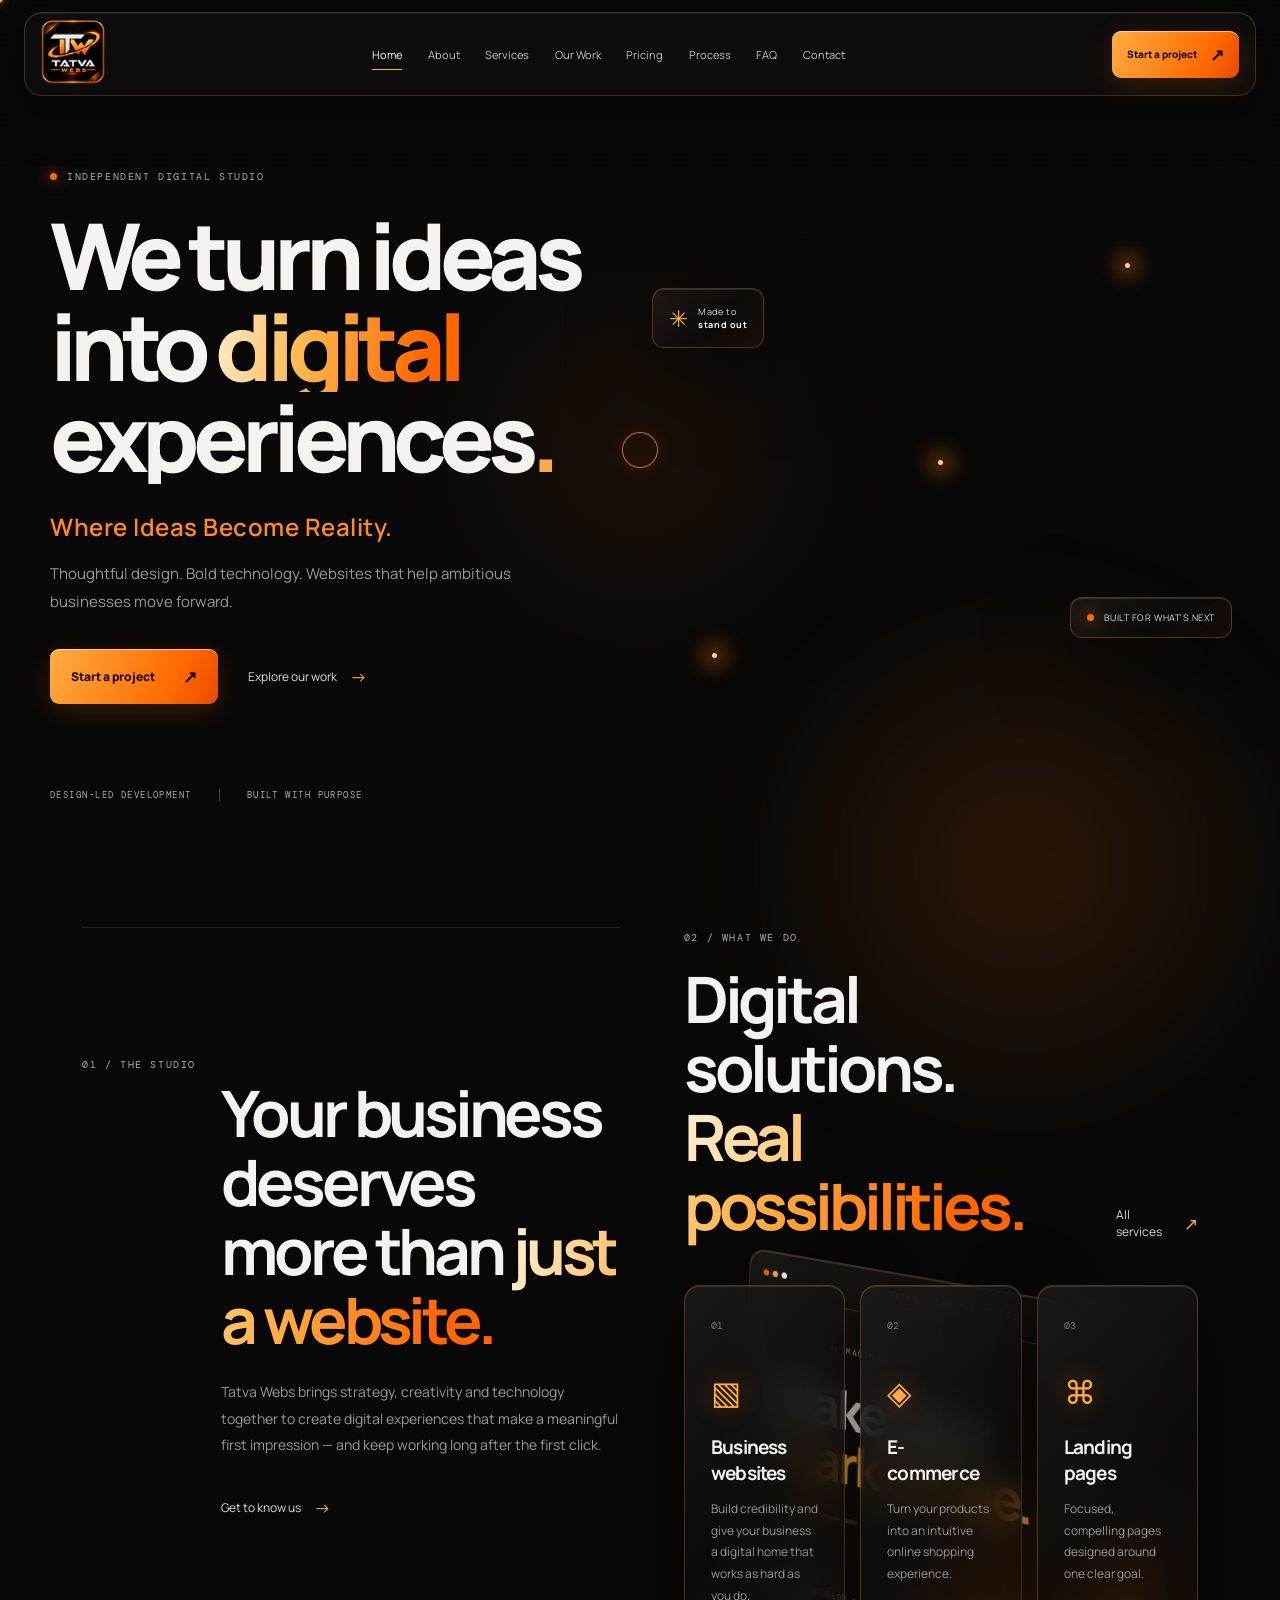
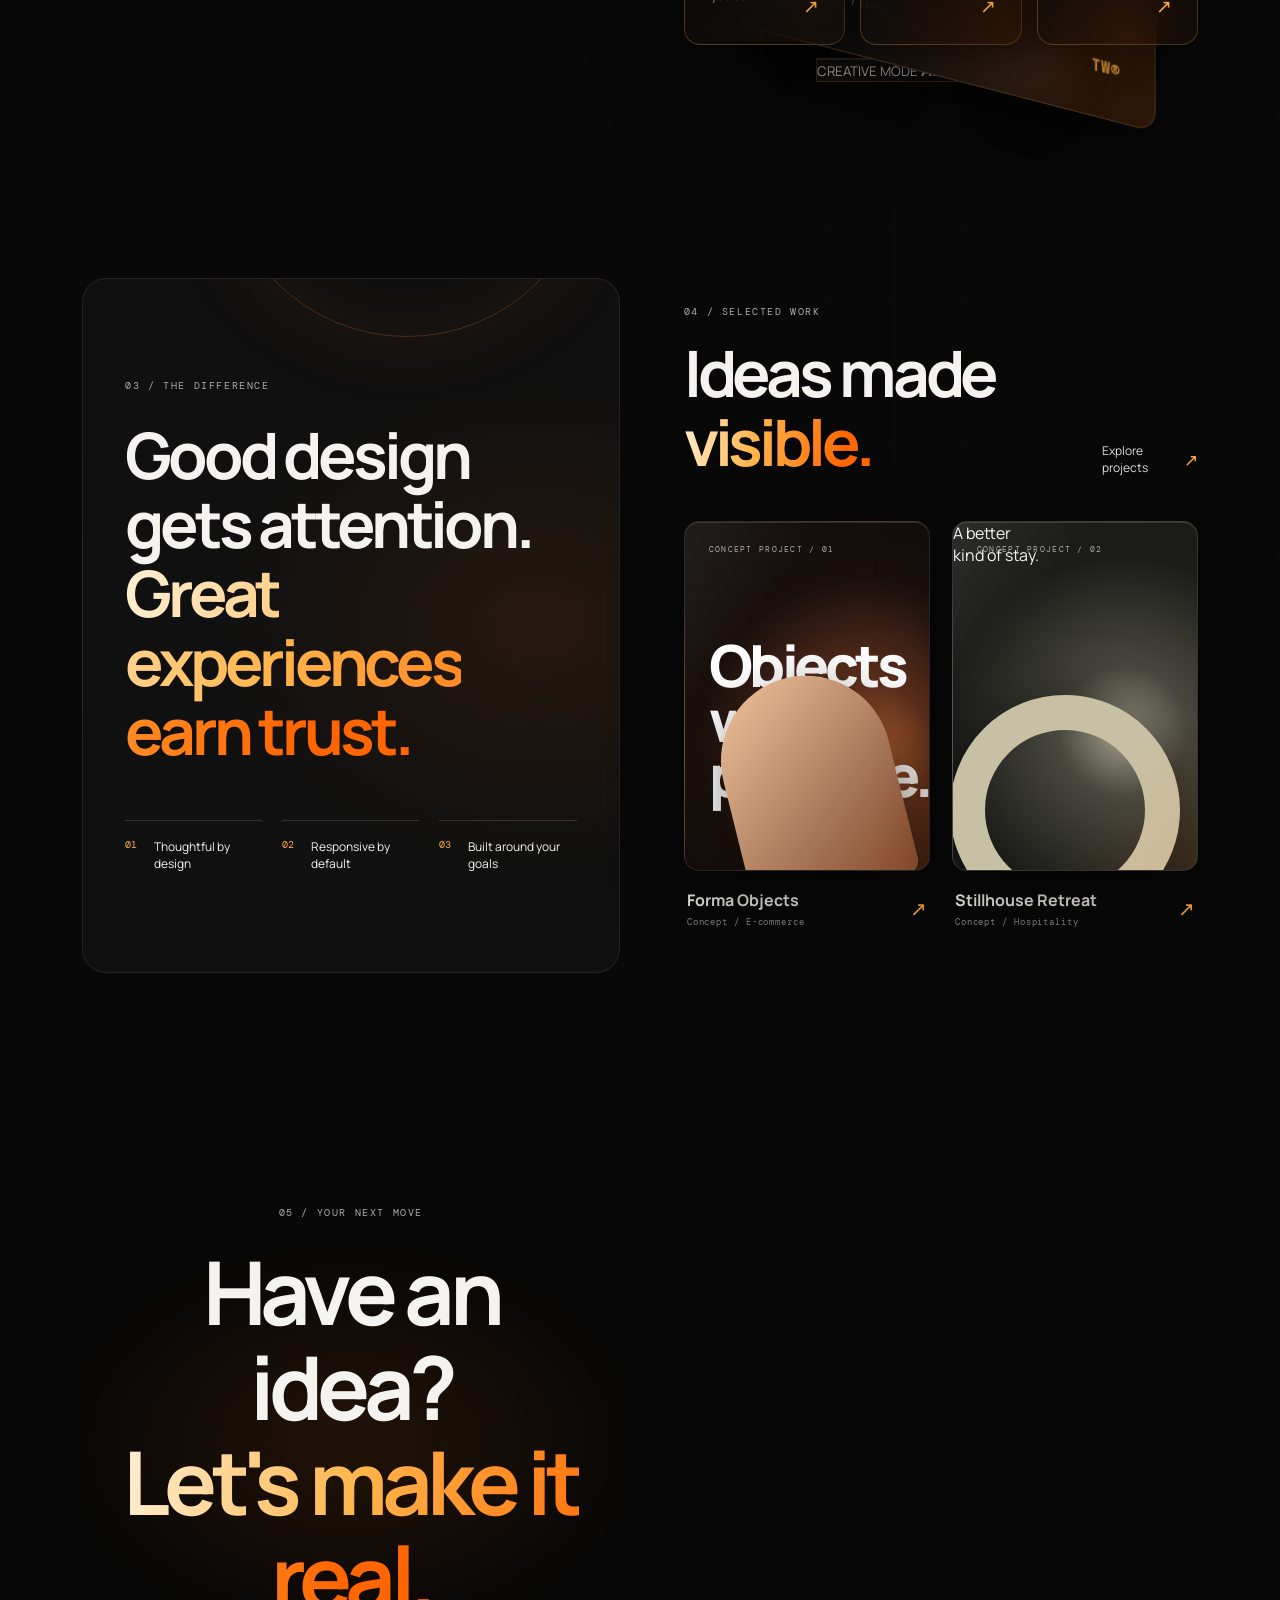
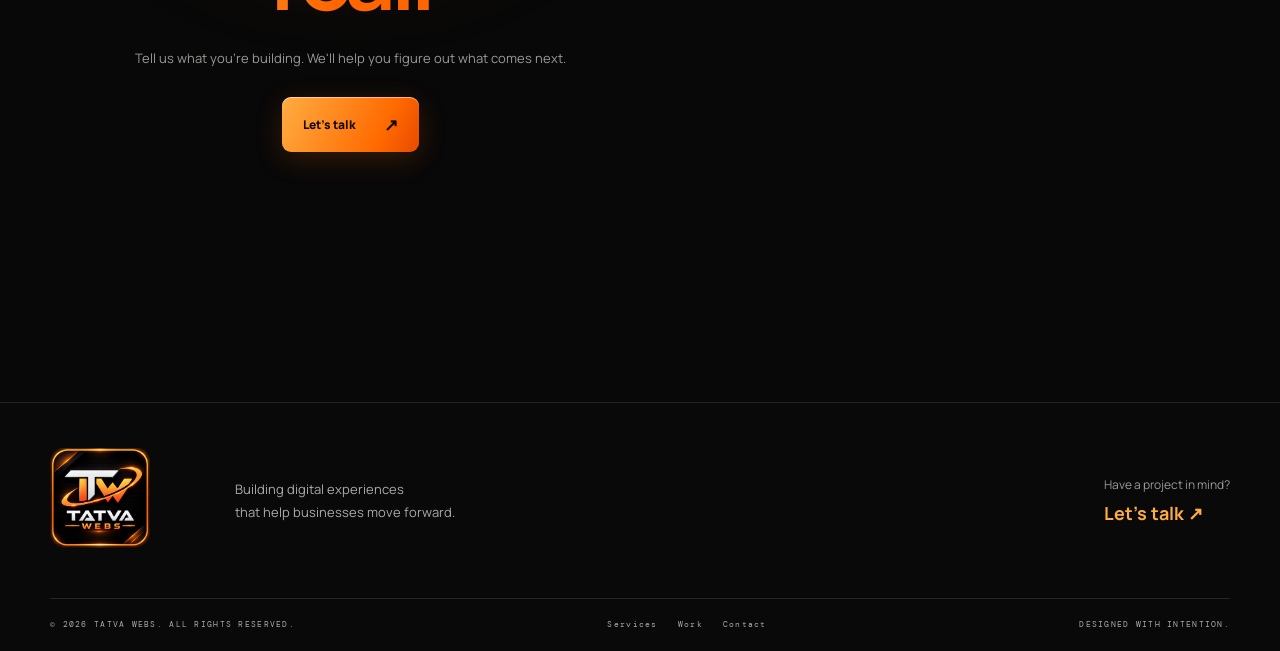
==== index.html @ 3f44cd3e "Update index.html" ====
<!doctype html>
<html lang="en">
<head>
  <meta charset="utf-8">
  <meta name="viewport" content="width=device-width, initial-scale=1">
  <meta name="theme-color" content="#080808">

  <meta name="description" content="Tatva Webs builds modern websites and digital experiences for ambitious businesses.">

  <title>Tatva Webs — Where Ideas Become Reality</title>

  <!-- TATVA WEBS FAVICON -->
  <link rel="icon" type="image/png" sizes="32x32" href="assets/tatva-webs-logo.png">
  <link rel="icon" type="image/png" sizes="192x192" href="assets/tatva-webs-logo.png">
  <link rel="apple-touch-icon" href="assets/tatva-webs-logo.png">

  <!-- STYLESHEET -->
  <link rel="stylesheet" href="styles.css">

  <!-- JAVASCRIPT -->
  <script defer src="script.js"></script>
</head>

<body data-page="home">

  <!-- LOADER -->
  <div class="loader" aria-hidden="true">
    <img src="assets/tatva-webs-logo.png" alt="">
    <span class="loader-line"></span>
    <small>CRAFTING DIGITAL EXPERIENCES</small>
  </div>

  <div class="cursor-dot"></div>
  <div class="cursor-ring"></div>
  <div class="scroll-progress"></div>

  <!-- HEADER -->
  <header class="site-header">

    <a class="brand" href="index.html">
      <img src="assets/tatva-webs-logo.png" alt="Tatva Webs logo">
    </a>

    <button class="menu-toggle" aria-label="Toggle navigation" aria-expanded="false">
      <i></i>
      <i></i>
    </button>

    <nav class="main-nav">
      <a class="active" href="index.html">Home</a>
      <a href="about.html">About</a>
      <a href="services.html">Services</a>
      <a href="work.html">Our Work</a>
      <a href="pricing.html">Pricing</a>
      <a href="process.html">Process</a>
      <a href="faq.html">FAQ</a>
      <a href="contact.html">Contact</a>
    </nav>

    <a class="button button-small header-cta magnetic" href="contact.html">
      Start a project <span>↗</span>
    </a>

  </header>

  <main>

    <!-- HERO SECTION -->
    <section class="hero section-shell">

      <div class="hero-grid"></div>
      <div class="hero-glow"></div>

      <div class="hero-copy">

        <p class="eyebrow reveal">
          <span class="eyebrow-dot"></span>
          INDEPENDENT DIGITAL STUDIO
        </p>

        <h1 class="hero-title">
          <span class="line-reveal">We turn ideas</span>
          <span class="line-reveal">into <em>digital</em></span>
          <span class="line-reveal">experiences<span class="orange">.</span></span>
        </h1>

        <!-- COMPANY TAGLINE -->
        <p class="hero-tagline reveal">
          Where Ideas Become Reality.
        </p>

        <p class="hero-description reveal">
          Thoughtful design. Bold technology. Websites that help ambitious businesses move forward.
        </p>

        <div class="hero-actions reveal">

          <a class="button magnetic" href="contact.html">
            Start a project <span>↗</span>
          </a>

          <a class="text-link" href="work.html">
            Explore our work <span>→</span>
          </a>

        </div>

        <div class="hero-meta reveal">
          <span>DESIGN-LED DEVELOPMENT</span>
          <span>BUILT WITH PURPOSE</span>
        </div>

      </div>

      
<!-- CINEMATIC 3D HERO ART -->
<div class="hero-art reveal" data-hero-scene>

  <div class="hero-scene-grid" aria-hidden="true"></div>

  <!-- Atmospheric lighting -->
  <div class="hero-scene-glow"></div>

  <!-- Rotating orbit system -->
  <div class="hero-orbit orbit-one" aria-hidden="true">
    <span></span>
  </div>

  <div class="hero-orbit orbit-two" aria-hidden="true">
    <span></span>
  </div>

  <div class="hero-orbit orbit-three" aria-hidden="true">
    <span></span>
  </div>

  <!-- Central 3D object -->
  <div class="hero-core" aria-hidden="true">
    <div class="core-halo"></div>
    <div class="core-sphere">
      <div class="sphere-highlight"></div>
      <div class="sphere-reflection"></div>
      <div class="sphere-shadow"></div>
    </div>
    <div class="core-base"></div>
  </div>

  <!-- Floating glass interface -->
  <div class="hero-panel glass hero-interface">

    <div class="panel-top">
      <span class="window-dots">
        <i></i>
        <i></i>
        <i></i>
      </span>

      <span>TATVA / DIGITAL STUDIO</span>
      <span>↗</span>
    </div>

    <div class="panel-content">

      <div class="panel-kicker">DIGITAL, REIMAGINED</div>

      <div class="panel-heading">
        Make your<br>
        <b>mark online.</b>
      </div>

      <div class="panel-bars">
        <i></i>
        <i></i>
        <i></i>
      </div>

      <div class="panel-footer">
        <span>DESIGN / DEVELOP / LAUNCH</span>
        <b>TW®</b>
      </div>

    </div>
  </div>

  <!-- Floating information cards -->
  <div class="floating-chip chip-one glass">
    <span class="chip-icon">✳</span>
    <span>Made to<br><b>stand out</b></span>
  </div>

  <div class="floating-chip chip-two glass">
    <span class="pulse"></span>
    BUILT FOR WHAT'S NEXT
  </div>

  <div class="hero-status glass">
    <span class="status-indicator"></span>
    <span>
      <small>CREATIVE MODE</small>
      <b>ALWAYS EVOLVING</b>
    </span>
  </div>

  <!-- Decorative light particles -->
  <div class="hero-spark spark-one"></div>
  <div class="hero-spark spark-two"></div>
  <div class="hero-spark spark-three"></div>

</div>


    <!-- INTRO SECTION -->
    <section class="intro section-shell section-pad" id="intro">

      <div class="section-label reveal">
        01 / THE STUDIO
      </div>

      <div class="intro-content">

        <h2 class="reveal">
          Your business deserves<br>
          more than <em>just a website.</em>
        </h2>

        <p class="reveal">
          Tatva Webs brings strategy, creativity and technology together to create digital experiences that make a meaningful first impression — and keep working long after the first click.
        </p>

        <a class="text-link reveal" href="about.html">
          Get to know us <span>→</span>
        </a>

      </div>
    </section>

    <!-- SERVICES SECTION -->
    <section class="services-preview section-shell section-pad">

      <div class="section-heading reveal">

        <div>
          <div class="section-label">
            02 / WHAT WE DO
          </div>

          <h2>
            Digital solutions.<br>
            <em>Real possibilities.</em>
          </h2>
        </div>

        <a class="text-link" href="services.html">
          All services <span>↗</span>
        </a>

      </div>

      <div class="service-grid">

        <a class="service-card glass tilt-card reveal" href="services.html">
          <span class="card-index">01</span>
          <span class="service-symbol">▧</span>
          <h3>Business websites</h3>
          <p>
            Build credibility and give your business a digital home that works as hard as you do.
          </p>
          <span class="card-arrow">↗</span>
        </a>

        <a class="service-card glass tilt-card reveal" href="services.html">
          <span class="card-index">02</span>
          <span class="service-symbol">◈</span>
          <h3>E-commerce</h3>
          <p>
            Turn your products into an intuitive online shopping experience.
          </p>
          <span class="card-arrow">↗</span>
        </a>

        <a class="service-card glass tilt-card reveal" href="services.html">
          <span class="card-index">03</span>
          <span class="service-symbol">⌘</span>
          <h3>Landing pages</h3>
          <p>
            Focused, compelling pages designed around one clear goal.
          </p>
          <span class="card-arrow">↗</span>
        </a>

      </div>
    </section>

    <!-- FEATURE SECTION -->
    <section class="feature-band section-shell">

      <div class="feature-orb"></div>

      <div class="section-label reveal">
        03 / THE DIFFERENCE
      </div>

      <h2 class="reveal">
        Good design gets attention.<br>
        <em>Great experiences earn trust.</em>
      </h2>

      <div class="feature-points">

        <div class="reveal">
          <b>01</b>
          <span>Thoughtful by design</span>
        </div>

        <div class="reveal">
          <b>02</b>
          <span>Responsive by default</span>
        </div>

        <div class="reveal">
          <b>03</b>
          <span>Built around your goals</span>
        </div>

      </div>
    </section>

    <!-- WORK SECTION -->
    <section class="work-preview section-shell section-pad">

      <div class="section-heading reveal">

        <div>
          <div class="section-label">
            04 / SELECTED WORK
          </div>

          <h2>
            Ideas made <em>visible.</em>
          </h2>
        </div>

        <a class="text-link" href="work.html">
          Explore projects <span>↗</span>
        </a>

      </div>

      <div class="project-grid">

        <a class="project-card project-one reveal" href="work.html">

          <div class="project-visual mock-store">
            <span class="mock-label">CONCEPT PROJECT / 01</span>
            <div class="mock-store-title">
              Objects<br>
              with purpose.
            </div>
            <div class="mock-store-shape"></div>
          </div>

          <div class="project-caption">

            <div>
              <h3>Forma Objects</h3>
              <p>Concept / E-commerce</p>
            </div>

            <span>↗</span>

          </div>
        </a>

        <a class="project-card project-two reveal" href="work.html">

          <div class="project-visual mock-studio">
            <span class="mock-label">CONCEPT PROJECT / 02</span>

            <div class="mock-studio-title">
              A better<br>
              kind of stay.
            </div>

            <div class="mock-studio-circle"></div>
          </div>

          <div class="project-caption">

            <div>
              <h3>Stillhouse Retreat</h3>
              <p>Concept / Hospitality</p>
            </div>

            <span>↗</span>

          </div>
        </a>

      </div>
    </section>

    <!-- CTA SECTION -->
    <section class="cta-section section-shell">

      <div class="cta-glow"></div>

      <div class="section-label reveal">
        05 / YOUR NEXT MOVE
      </div>

      <h2 class="reveal">
        Have an idea?<br>
        <em>Let's make it real.</em>
      </h2>

      <p class="reveal">
        Tell us what you're building. We'll help you figure out what comes next.
      </p>

      <a class="button magnetic reveal" href="contact.html">
        Let's talk <span>↗</span>
      </a>

    </section>

  </main>

  <!-- FOOTER -->
  <footer class="site-footer">

    <div class="footer-top">

      <a class="footer-brand" href="index.html">
        <img src="assets/tatva-webs-logo.png" alt="Tatva Webs logo">
      </a>

      <p>
        Building digital experiences<br>
        that help businesses move forward.
      </p>

      <a class="footer-email" href="contact.html">
        Have a project in mind?
        <b>Let's talk ↗</b>
      </a>

    </div>

    <div class="footer-bottom">

      <span>
        © <span data-year></span> TATVA WEBS. ALL RIGHTS RESERVED.
      </span>

      <div>
        <a href="services.html">Services</a>
        <a href="work.html">Work</a>
        <a href="contact.html">Contact</a>
      </div>

      <span>DESIGNED WITH INTENTION.</span>

    </div>

  </footer>

</body>
</html>
---- styles.css ----
@import url('https://fonts.googleapis.com/css2?family=DM+Mono:wght@400;500&family=Manrope:wght@400;500;600;700;800&display=swap');
:root{--bg:#080808;--panel:#111;--panel2:#171717;--orange:#ff6a00;--amber:#ffad42;--white:#f5f3ef;--muted:#9b9995;--line:rgba(255,255,255,.11);--ease:cubic-bezier(.2,.75,.25,1)}
*{box-sizing:border-box}html{scroll-behavior:smooth;background:var(--bg)}body{margin:0;background:var(--bg);color:var(--white);font-family:Manrope,Arial,sans-serif;overflow-x:hidden}body:before{content:"";position:fixed;inset:0;pointer-events:none;z-index:0;opacity:.13;background-image:radial-gradient(rgba(255,255,255,.2) .6px,transparent .6px);background-size:5px 5px;mask-image:linear-gradient(to bottom,black,transparent 75%)}a{color:inherit;text-decoration:none}button,input,textarea,select{font:inherit}.section-shell{width:min(1180px,calc(100% - 64px));margin-inline:auto;position:relative;z-index:1}.section-pad{padding-block:130px}.orange,em{font-style:normal;color:var(--amber)}em{background:linear-gradient(100deg,#fff0d5 0%,#ffb64d 38%,#ff6500 85%);background-clip:text;-webkit-background-clip:text;color:transparent}.eyebrow,.section-label,.hero-meta,.mock-label,.panel-kicker,.panel-footer,.footer-bottom,.contact-detail small{font:10px 'DM Mono',monospace;letter-spacing:.16em;color:#aaa}.eyebrow{display:flex;align-items:center;gap:10px}.eyebrow-dot,.pulse{width:7px;height:7px;border-radius:50%;background:var(--orange);box-shadow:0 0 15px var(--orange)}.site-header{height:84px;width:min(1320px,calc(100% - 48px));position:sticky;top:12px;margin:12px auto -96px;z-index:20;display:flex;align-items:center;justify-content:space-between;padding:9px 16px;border:1px solid rgba(255,255,255,.13);border-radius:18px;background:rgba(15,15,15,.67);backdrop-filter:blur(24px) saturate(145%);-webkit-backdrop-filter:blur(24px) saturate(145%);box-shadow:0 12px 50px #0008,inset 0 1px rgba(255,255,255,.08)}.brand img{width:64px;height:64px;object-fit:contain;border-radius:12px}.main-nav{display:flex;align-items:center;gap:clamp(12px,2vw,28px)}.main-nav a{font-size:11px;color:#c5c2bd;position:relative;transition:color .3s}.main-nav a:after{content:"";position:absolute;left:0;bottom:-8px;width:100%;height:1px;background:var(--amber);transform:scaleX(0);transform-origin:right;transition:transform .35s}.main-nav a:hover,.main-nav a.active{color:#fff}.main-nav a:hover:after,.main-nav a.active:after{transform:scaleX(1);transform-origin:left}.button{display:inline-flex;align-items:center;justify-content:center;gap:28px;padding:16px 21px;border-radius:9px;background:linear-gradient(115deg,#ffad42,#ff6a00 72%,#e94a00);color:#160900;font-size:12px;font-weight:800;box-shadow:0 7px 28px #ff6a0030,inset 0 1px #ffffff80;transition:box-shadow .3s,filter .3s,transform .2s;position:relative;overflow:hidden}.button:before{content:"";position:absolute;inset:0;background:linear-gradient(110deg,transparent 25%,#fff8 48%,transparent 70%);transform:translateX(-120%);transition:transform .65s}.button:hover:before{transform:translateX(120%)}.button:hover{box-shadow:0 9px 42px #ff6a0060,inset 0 1px #fff}.button span{font-size:17px}.button-small{padding:12px 15px;gap:13px;font-size:10px}.menu-toggle{display:none;background:none;border:0}.hero{min-height:850px;display:grid;grid-template-columns:1.02fr .98fr;align-items:center;padding-top:125px;padding-bottom:100px}.hero-grid{position:absolute;inset:10% -15% 5% 30%;opacity:.18;background-image:linear-gradient(rgba(255,255,255,.08) 1px,transparent 1px),linear-gradient(90deg,rgba(255,255,255,.08) 1px,transparent 1px);background-size:70px 70px;mask-image:radial-gradient(ellipse,black,transparent 70%);pointer-events:none}.hero-glow{position:absolute;width:650px;height:650px;right:-10%;top:15%;border-radius:50%;background:radial-gradient(circle,#ff6a0024,transparent 67%);filter:blur(35px);pointer-events:none}.hero-copy{position:relative;z-index:2;padding-top:35px}.hero-title{font-size:clamp(58px,7.2vw,100px);line-height:.99;letter-spacing:-.075em;font-weight:800;margin:27px 0 25px}.hero-title>span{display:block;overflow:hidden}.hero-title .line-reveal{animation:lineIn .9s var(--ease) both}.hero-title .line-reveal:nth-child(2){animation-delay:.12s}.hero-title .line-reveal:nth-child(3){animation-delay:.24s}@keyframes lineIn{from{transform:translateY(110%);filter:blur(12px);opacity:0}to{transform:translateY(0);filter:blur(0);opacity:1}}.hero-description,.page-lead{max-width:470px;color:var(--muted);font-size:15px;line-height:1.9}.hero-actions{display:flex;align-items:center;gap:30px;margin-top:32px}.text-link{font-size:12px;color:#ddd;display:inline-flex;gap:13px;align-items:center}.text-link span{color:var(--amber);font-size:17px;transition:transform .3s}.text-link:hover span{transform:translateX(5px)}.hero-meta{display:flex;gap:27px;margin-top:85px;font-size:9px}.hero-meta span+span{padding-left:27px;border-left:1px solid #444}.hero-art{height:560px;position:relative;display:grid;place-items:center;perspective:1000px}.orbit{position:absolute;border:1px solid #ff8a2826;border-radius:50%;transform:rotate(-25deg)}.orbit-one{width:480px;height:270px}.orbit-two{width:570px;height:360px;transform:rotate(35deg)}.orbit-three{width:380px;height:480px;transform:rotate(70deg)}.hero-panel{width:min(420px,85%);height:365px;position:relative;z-index:2;transform:rotateY(-12deg) rotateX(5deg);overflow:hidden;border-radius:18px}.glass{background:linear-gradient(135deg,rgba(255,255,255,.105),rgba(255,255,255,.025) 45%,rgba(255,106,0,.055));border:1px solid rgba(255,255,255,.17);box-shadow:inset 0 1px rgba(255,255,255,.13),0 25px 80px #0008;backdrop-filter:blur(20px) saturate(140%);-webkit-backdrop-filter:blur(20px) saturate(140%)}.panel-top{height:43px;border-bottom:1px solid var(--line);display:flex;align-items:center;justify-content:space-between;padding:0 15px;font:8px 'DM Mono';letter-spacing:.12em;color:#aaa}.window-dots{display:flex;gap:4px}.window-dots i{width:6px;height:6px;border-radius:50%;background:#ff6a00}.window-dots i:nth-child(2){background:#ffb347}.window-dots i:nth-child(3){background:#fff}.panel-content{padding:35px 32px;height:calc(100% - 43px);display:flex;flex-direction:column;position:relative;background:radial-gradient(ellipse at 90% 80%,#ff6a0027,transparent 55%)}.panel-kicker{font-size:8px}.panel-heading{font-size:52px;line-height:.98;font-weight:700;letter-spacing:-.07em;margin-top:26px}.panel-heading b{color:var(--amber)}.panel-bars{display:flex;gap:5px;margin-top:25px}.panel-bars i{height:4px;width:42px;border-radius:5px;background:linear-gradient(90deg,#ffad42,#ff6a00)}.panel-bars i:nth-child(2){opacity:.5;width:25px}.panel-bars i:nth-child(3){opacity:.2;width:15px}.panel-footer{display:flex;justify-content:space-between;margin-top:auto;font-size:7px}.panel-footer b{font-size:13px;color:var(--amber)}.floating-chip{position:absolute;z-index:3;border-radius:12px;padding:13px 16px;font-size:9px;letter-spacing:.06em;color:#ddd;animation:float 5s ease-in-out infinite}.chip-one{left:0;top:105px;display:flex;align-items:center;gap:10px}.chip-one b{color:white}.chip-icon{font-size:23px;color:var(--amber)}.chip-two{right:-2px;bottom:105px;display:flex;align-items:center;gap:10px;animation-delay:-2s}.hero-spark{position:absolute;width:5px;height:5px;background:#ffd08a;border-radius:50%;box-shadow:0 0 22px 5px #ff7900}.spark-one{top:80px;right:100px}.spark-two{bottom:85px;left:60px}@keyframes float{0%,100%{transform:translateY(0)}50%{transform:translateY(-13px)}}.scroll-cue{position:absolute;bottom:30px;left:0;display:flex;align-items:center;gap:12px;font:9px 'DM Mono';letter-spacing:.15em;color:#777}.scroll-cue span{width:35px;height:1px;background:var(--orange)}.intro{display:grid;grid-template-columns:.35fr 1fr;border-top:1px solid var(--line)}.intro-content h2,.section-heading h2,.feature-band h2,.cta-section h2,.contact-aside h2{font-size:clamp(38px,5vw,64px);line-height:1.08;letter-spacing:-.065em;margin:20px 0}.intro-content p{max-width:590px;color:var(--muted);font-size:14px;line-height:1.9;margin:25px 0}.intro-content .text-link{margin-top:12px}.section-heading{display:flex;align-items:end;justify-content:space-between;margin-bottom:45px}.section-heading h2{margin-bottom:0}.service-grid{display:grid;grid-template-columns:repeat(3,1fr);gap:15px}.service-card,.info-card{position:relative;min-height:285px;padding:26px;border-radius:16px;overflow:hidden;transition:border-color .35s,background .35s,box-shadow .35s;transform-style:preserve-3d}.service-card:before,.info-card:before{content:"";position:absolute;width:220px;height:220px;right:-100px;top:-120px;border-radius:50%;background:#ff6a0025;filter:blur(35px);opacity:0;transition:opacity .4s}.service-card:hover,.info-card:hover{border-color:#ff9a3d88;box-shadow:0 25px 70px #0009,0 0 35px #ff6a0010}.service-card:hover:before,.info-card:hover:before{opacity:1}.card-index{font:10px 'DM Mono';color:#777}.service-symbol{display:block;color:var(--amber);font-size:32px;margin:36px 0 20px;text-shadow:0 0 25px #ff6a0066}.service-card h3,.info-card h2{font-size:19px;letter-spacing:-.04em;margin:0 0 12px}.service-card p,.info-card p{font-size:12px;line-height:1.8;color:var(--muted);max-width:290px}.card-arrow{position:absolute;right:25px;bottom:25px;color:var(--amber);font-size:19px;transition:transform .3s}.service-card:hover .card-arrow{transform:translate(4px,-4px)}.feature-band{padding:100px 7%;border:1px solid #ffffff14;border-radius:24px;overflow:hidden;background:radial-gradient(ellipse at 85% 50%,#ff6a0017,transparent 50%),#101010}.feature-band h2{position:relative;margin:28px 0 55px}.feature-orb{position:absolute;width:370px;height:370px;right:5%;top:-45%;border-radius:50%;border:1px solid #ff8b2940;box-shadow:0 0 90px #ff6a0014,inset 0 0 70px #ff6a0010}.feature-points{display:grid;grid-template-columns:repeat(3,1fr);gap:20px}.feature-points div{border-top:1px solid #ffffff24;padding-top:17px;display:flex;gap:17px;font-size:12px}.feature-points b{font:10px 'DM Mono';color:var(--amber)}.project-grid{display:grid;grid-template-columns:1fr 1fr;gap:22px}.project-card{min-width:0}.project-visual{height:350px;position:relative;overflow:hidden;border-radius:15px;border:1px solid #ffffff1c;transition:transform .5s var(--ease),border-color .4s}.project-card:hover .project-visual{transform:translateY(-5px);border-color:#ff9a3d66}.mock-store{background:radial-gradient(circle at 75% 65%,#c66a37 0,#61311e 22%,#19100d 58%,#0d0b0a 100%)}.mock-studio{background:radial-gradient(circle at 70% 60%,#a7a28e 0,#48483f 24%,#1b1c18 65%)}.mock-north{background:radial-gradient(circle at 70% 60%,#5e7c8d 0,#1d3039 35%,#10171c 75%)}.mock-label{position:absolute;top:22px;left:24px;font-size:8px}.mock-store-title{position:absolute;left:10%;top:33%;font-size:clamp(32px,5vw,58px);line-height:.95;letter-spacing:-.07em;font-weight:800;color:#fff}.mock-store-shape{position:absolute;width:170px;height:220px;right:13%;bottom:-25px;border-radius:90px 90px 15px 15px;background:linear-gradient(140deg,#f1c59d,#79452f);transform:rotate(-14deg);box-shadow:0 20px 60px #0008}.mock-studio-circle{position:absolute;width:230px;height:230px;border-radius:50%;right:7%;bottom:-55px;border:35px solid #c8c0a4;box-shadow:0 0 60px #0008}.project-caption{display:flex;justify-content:space-between;align-items:center;padding:18px 3px}.project-caption h3{font-size:16px;margin:0 0 5px}.project-caption p{font:9px 'DM Mono';color:#888;letter-spacing:.1em;margin:0}.project-caption>span{color:var(--amber);font-size:20px}.cta-section{text-align:center;padding:130px 20px 150px;overflow:hidden}.cta-section h2{font-size:clamp(48px,7vw,88px);margin:25px 0}.cta-section>p{color:var(--muted);font-size:13px;margin:0 auto 30px}.cta-glow{position:absolute;z-index:-1;width:600px;height:400px;left:50%;top:20%;transform:translateX(-50%);background:radial-gradient(ellipse,#ff6a001c,transparent 70%);filter:blur(25px)}.site-footer{position:relative;z-index:1;border-top:1px solid var(--line);padding:45px max(32px,calc((100% - 1180px)/2)) 22px;background:#090909}.footer-top{display:grid;grid-template-columns:150px 1fr auto;align-items:center;gap:35px;padding-bottom:45px}.footer-brand img{width:100px;height:100px;object-fit:contain;border-radius:12px}.footer-top p{color:#aaa;font-size:13px;line-height:1.8}.footer-email{font-size:12px;color:#999}.footer-email b{display:block;color:var(--amber);font-size:18px;margin-top:8px}.footer-bottom{border-top:1px solid var(--line);padding-top:20px;display:flex;justify-content:space-between;gap:20px;font-size:8px}.footer-bottom div{display:flex;gap:20px}.footer-bottom a:hover{color:var(--amber)}.page-hero{padding-top:205px;padding-bottom:85px;min-height:530px}.page-title{font-size:clamp(54px,8vw,96px);letter-spacing:-.075em;line-height:1.02;max-width:950px;margin:27px 0}.page-lead{max-width:610px}.info-grid{display:grid;grid-template-columns:repeat(3,1fr);gap:15px}.info-card{min-height:250px}.info-card .service-symbol{margin:25px 0}.faq-list{max-width:900px}.faq-item{border-radius:12px;margin-bottom:12px;padding:0 22px}.faq-item summary{list-style:none;cursor:pointer;padding:22px 0;font-size:14px;display:flex;justify-content:space-between;gap:20px}.faq-item summary::-webkit-details-marker{display:none}.faq-item summary span{color:var(--amber);font-size:20px;transition:transform .3s}.faq-item[open] summary span{transform:rotate(45deg)}.faq-item p{color:var(--muted);font-size:13px;line-height:1.8;padding:0 35px 20px 0;margin:0}.contact-layout{display:grid;grid-template-columns:.8fr 1.2fr;gap:70px;align-items:start}.contact-aside h2{margin-top:25px}.contact-aside>p{font-size:13px;color:var(--muted);line-height:1.8}.contact-detail{margin-top:35px;display:flex;flex-direction:column;gap:10px}.contact-detail a{font-size:15px;color:var(--amber)}.small-note,.form-note{font-size:10px!important;color:#777!important;line-height:1.7}.contact-form{padding:30px;border-radius:18px;display:grid;gap:18px}.contact-form label{display:grid;gap:9px;font-size:11px;color:#ccc}.contact-form input,.contact-form textarea,.contact-form select{width:100%;background:#090909a8;border:1px solid #ffffff20;border-radius:8px;padding:14px;color:#fff;outline:none;font-size:12px;transition:border-color .25s,box-shadow .25s}.contact-form input:focus,.contact-form textarea:focus,.contact-form select:focus{border-color:#ff8b4d;box-shadow:0 0 0 3px #ff6a0018}.contact-form textarea{resize:vertical}.contact-form select option{background:#111}.contact-form .button{justify-self:start;border:0;cursor:pointer}.scroll-progress{position:fixed;z-index:50;top:0;left:0;height:2px;width:0;background:linear-gradient(90deg,#ffbd58,#ff5a00);box-shadow:0 0 12px #ff6a00}.cursor-dot,.cursor-ring{position:fixed;z-index:100;pointer-events:none;left:0;top:0;border-radius:50%;opacity:0;transform:translate(-50%,-50%)}.cursor-dot{width:5px;height:5px;background:#ffad42;box-shadow:0 0 12px #ff6a00}.cursor-ring{width:32px;height:32px;border:1px solid #ff9a3d99;transition:width .2s,height .2s,background .2s}.cursor-ring.hover{width:54px;height:54px;background:#ff6a0010}.loader{position:fixed;inset:0;z-index:200;background:#080808;display:grid;place-content:center;justify-items:center;gap:18px;transition:opacity .7s,visibility .7s}.loader img{width:115px;height:115px;object-fit:contain;border-radius:18px;animation:loaderPulse 1.3s ease-in-out infinite alternate}.loader-line{height:2px;width:130px;background:linear-gradient(90deg,#ffb347,#ff5c00);transform-origin:left;animation:loadLine 1.1s ease-in-out infinite alternate}.loader small{font:8px 'DM Mono';letter-spacing:.2em;color:#888}.loader.done{opacity:0;visibility:hidden}@keyframes loadLine{from{transform:scaleX(.1)}to{transform:scaleX(1)}}@keyframes loaderPulse{to{filter:drop-shadow(0 0 18px #ff6a00);transform:scale(1.04)}}.reveal{opacity:0;transform:translateY(28px);transition:opacity .8s var(--ease),transform .8s var(--ease)}.reveal.visible{opacity:1;transform:translateY(0)}
@media(max-width:980px){.main-nav{gap:12px}.main-nav a{font-size:10px}.header-cta{display:none}.hero{grid-template-columns:1fr 1fr}.hero-title{font-size:clamp(55px,8vw,78px)}.hero-art{transform:scale(.88)}.info-grid{grid-template-columns:repeat(2,1fr)}}
@media(max-width:760px){.section-shell{width:calc(100% - 38px)}.section-pad{padding-block:85px}.site-header{width:calc(100% - 24px);height:70px;top:8px;margin:8px auto -78px;padding:6px 10px;border-radius:14px}.brand img{width:55px;height:55px}.menu-toggle{display:flex;flex-direction:column;gap:5px;padding:12px;z-index:3}.menu-toggle i{width:22px;height:1px;background:#fff}.main-nav{position:absolute;top:78px;left:0;right:0;padding:18px;background:rgba(12,12,12,.96);border:1px solid var(--line);border-radius:14px;display:none;grid-template-columns:1fr 1fr;gap:0;backdrop-filter:blur(20px)}.main-nav.open{display:grid}.main-nav a{padding:14px 10px;font-size:12px}.main-nav a:after{bottom:5px;width:calc(100% - 20px)}.hero{display:flex;flex-direction:column;align-items:stretch;padding-top:155px;min-height:unset;padding-bottom:95px}.hero-title{font-size:clamp(57px,13vw,84px)}.hero-description{font-size:13px}.hero-meta{margin-top:48px;gap:13px;flex-wrap:wrap}.hero-meta span+span{padding-left:13px}.hero-art{height:420px;transform:scale(.83);transform-origin:center top;margin-top:35px;margin-bottom:-40px}.hero-panel{width:min(390px,90%);height:330px}.panel-heading{font-size:45px}.orbit-one{width:390px}.orbit-two{width:450px}.orbit-three{height:400px}.chip-one{left:-8px;top:60px}.chip-two{right:-8px;bottom:50px}.scroll-cue{bottom:18px}.intro{grid-template-columns:1fr;gap:28px}.intro-content h2,.section-heading h2,.feature-band h2,.cta-section h2{font-size:clamp(38px,10vw,55px)}.section-heading{align-items:start;gap:20px;flex-direction:column}.service-grid,.info-grid{grid-template-columns:1fr}.service-card{min-height:240px}.feature-band{padding:65px 25px}.feature-points{grid-template-columns:1fr;gap:15px}.project-grid{grid-template-columns:1fr}.project-visual{height:300px}.page-hero{padding-top:160px;padding-bottom:55px;min-height:unset}.page-title{font-size:clamp(52px,12vw,75px)}.contact-layout{grid-template-columns:1fr;gap:45px}.contact-form{padding:22px}.footer-top{grid-template-columns:90px 1fr;gap:15px}.footer-brand img{width:78px;height:78px}.footer-email{grid-column:1/-1}.footer-bottom{flex-direction:column;gap:15px}.footer-bottom div{order:-1}.cursor-dot,.cursor-ring{display:none}.cta-section{padding:95px 10px 110px}}
@media(prefers-reduced-motion:reduce){*,*:before,*:after{scroll-behavior:auto!important;animation-duration:.01ms!important;animation-iteration-count:1!important;transition-duration:.01ms!important}.reveal{opacity:1;transform:none}}


/* ===== Reference-inspired cinematic polish ===== */
:root { --cursor-x: 50vw; --cursor-y: 50vh; }
body:after {
  content:""; position:fixed; inset:0; z-index:0; pointer-events:none;
  background:radial-gradient(360px circle at var(--cursor-x) var(--cursor-y), rgba(255,112,15,.075), transparent 72%);
  transition:background .08s linear;
}
.cursor-dot,.cursor-ring { display:block; opacity:1; }
.cursor-dot {
  width:5px;height:5px;background:#ff9d32;
  box-shadow:0 0 8px #ff7a00,0 0 19px #ff6500a8;
  mix-blend-mode:screen;
}
.cursor-ring {
  width:36px;height:36px;border:1px solid rgba(255,151,50,.7);
  background:rgba(255,112,0,.025);
  box-shadow:0 0 18px rgba(255,103,0,.12),inset 0 0 12px rgba(255,103,0,.035);
  transition:width .24s var(--ease),height .24s var(--ease),border-color .24s,background .24s,box-shadow .24s;
}
.cursor-ring.hover {
  width:64px;height:64px;border-color:#ffad42;
  background:rgba(255,112,0,.09);
  box-shadow:0 0 28px rgba(255,103,0,.25),inset 0 0 18px rgba(255,103,0,.08);
}
.site-header { border-color:rgba(255,157,62,.22); }
.glass,.service-card,.info-card,.faq-item,.contact-form {
  background:linear-gradient(135deg,rgba(30,27,24,.83),rgba(12,12,12,.78) 58%,rgba(62,29,9,.23));
  border-color:rgba(255,166,72,.25);
}
.glass:after,.service-card:after,.info-card:after {
  content:"";position:absolute;inset:0;pointer-events:none;border-radius:inherit;
  background:radial-gradient(260px circle at var(--mx,50%) var(--my,50%),rgba(255,151,48,.13),transparent 72%);
  opacity:0;transition:opacity .3s;
}
.glass:hover:after,.service-card:hover:after,.info-card:hover:after {opacity:1}
.service-card,.info-card { overflow:hidden; }
.project-visual { box-shadow:inset 0 1px rgba(255,255,255,.12),0 25px 65px #0008; }
.project-visual:after {
  content:"";position:absolute;inset:0;pointer-events:none;
  background:linear-gradient(125deg,rgba(255,255,255,.08),transparent 28%,transparent 70%,rgba(255,111,0,.1));
}
.project-card:hover .project-visual { box-shadow:0 20px 65px #ff6a0015, inset 0 1px #ffffff22; }
.page-hero:before {
  content:"";position:absolute;z-index:-1;right:-10%;top:15%;width:520px;height:420px;
  background:radial-gradient(ellipse,rgba(255,104,0,.12),transparent 68%);filter:blur(25px);pointer-events:none;
}
body[data-page="process"] .info-grid { display:flex;flex-direction:column;gap:26px;position:relative;padding-left:84px; }
body[data-page="process"] .info-grid:before {
  content:"";position:absolute;left:31px;top:36px;bottom:36px;width:2px;
  background:linear-gradient(#ffad42,#ff6500 70%,rgba(255,106,0,.12));
  box-shadow:0 0 14px #ff6a0066;
}
body[data-page="process"] .info-card {
  min-height:150px;padding:28px 34px;border-radius:16px;
}
body[data-page="process"] .info-card:before {
  content:attr(data-stage);position:absolute;left:-84px;top:24px;width:54px;height:54px;
  display:grid;place-items:center;border:1px solid #ff9b3b88;border-radius:50%;
  background:#111;color:#ffb34d;font:16px 'DM Mono';box-shadow:0 0 25px #ff6a0020;
}
body[data-page="process"] .info-card .service-symbol { display:none; }
body[data-page="process"] .info-card .card-index { color:#ff9d32;letter-spacing:.18em; }
body[data-page="process"] .info-card h2 {font-size:25px;margin:12px 0}
body[data-page="work"] .portfolio-grid { gap:28px; }
body[data-page="work"] .project-visual { height:410px; }
body[data-page="work"] .project-card:nth-child(2) { margin-top:65px; }
body[data-page="work"] .project-card:nth-child(3) { margin-top:-55px; }
body[data-page="services"] .info-card { min-height:300px; }
@media(max-width:760px) {
  .cursor-dot,.cursor-ring {display:none}
  body:after {display:none}
  body[data-page="process"] .info-grid {padding-left:58px}
  body[data-page="process"] .info-grid:before {left:20px}
  body[data-page="process"] .info-card:before {left:-58px;width:42px;height:42px;font-size:12px}
  body[data-page="work"] .project-visual {height:300px}
  body[data-page="work"] .project-card:nth-child(2),body[data-page="work"] .project-card:nth-child(3) {margin-top:0}
}

/* =================================
   TATVA WEBS — BRAND TAGLINE
   ================================= */

.hero-tagline {
  color: #ff8a24;
  font-size: clamp(18px, 2vw, 24px);
  font-weight: 600;
  letter-spacing: 0.5px;
  line-height: 1.5;
  margin: 22px 0 12px;
  position: relative;
  z-index: 2;
}

/* Mobile responsiveness */

@media (max-width: 600px) {
  .hero-tagline {
    font-size: 18px;
    margin-top: 18px;
    margin-bottom: 10px;
  }
}
/* FORCE HIDE NORMAL CURSOR */
@media (hover: hover) and (pointer: fine) {
  html,
  body,
  body * {
    cursor: none !important;
  }

  input,
  textarea,
  select,
  [contenteditable="true"] {
    cursor: auto !important;
  }

  .cursor-dot,
  .cursor-ring {
    display: block !important;
    pointer-events: none !important;
  }
}

/* Hide custom cursor on touchscreens */
@media (hover: none), (pointer: coarse) {
  .cursor-dot,
  .cursor-ring {
    display: none !important;
  }
}
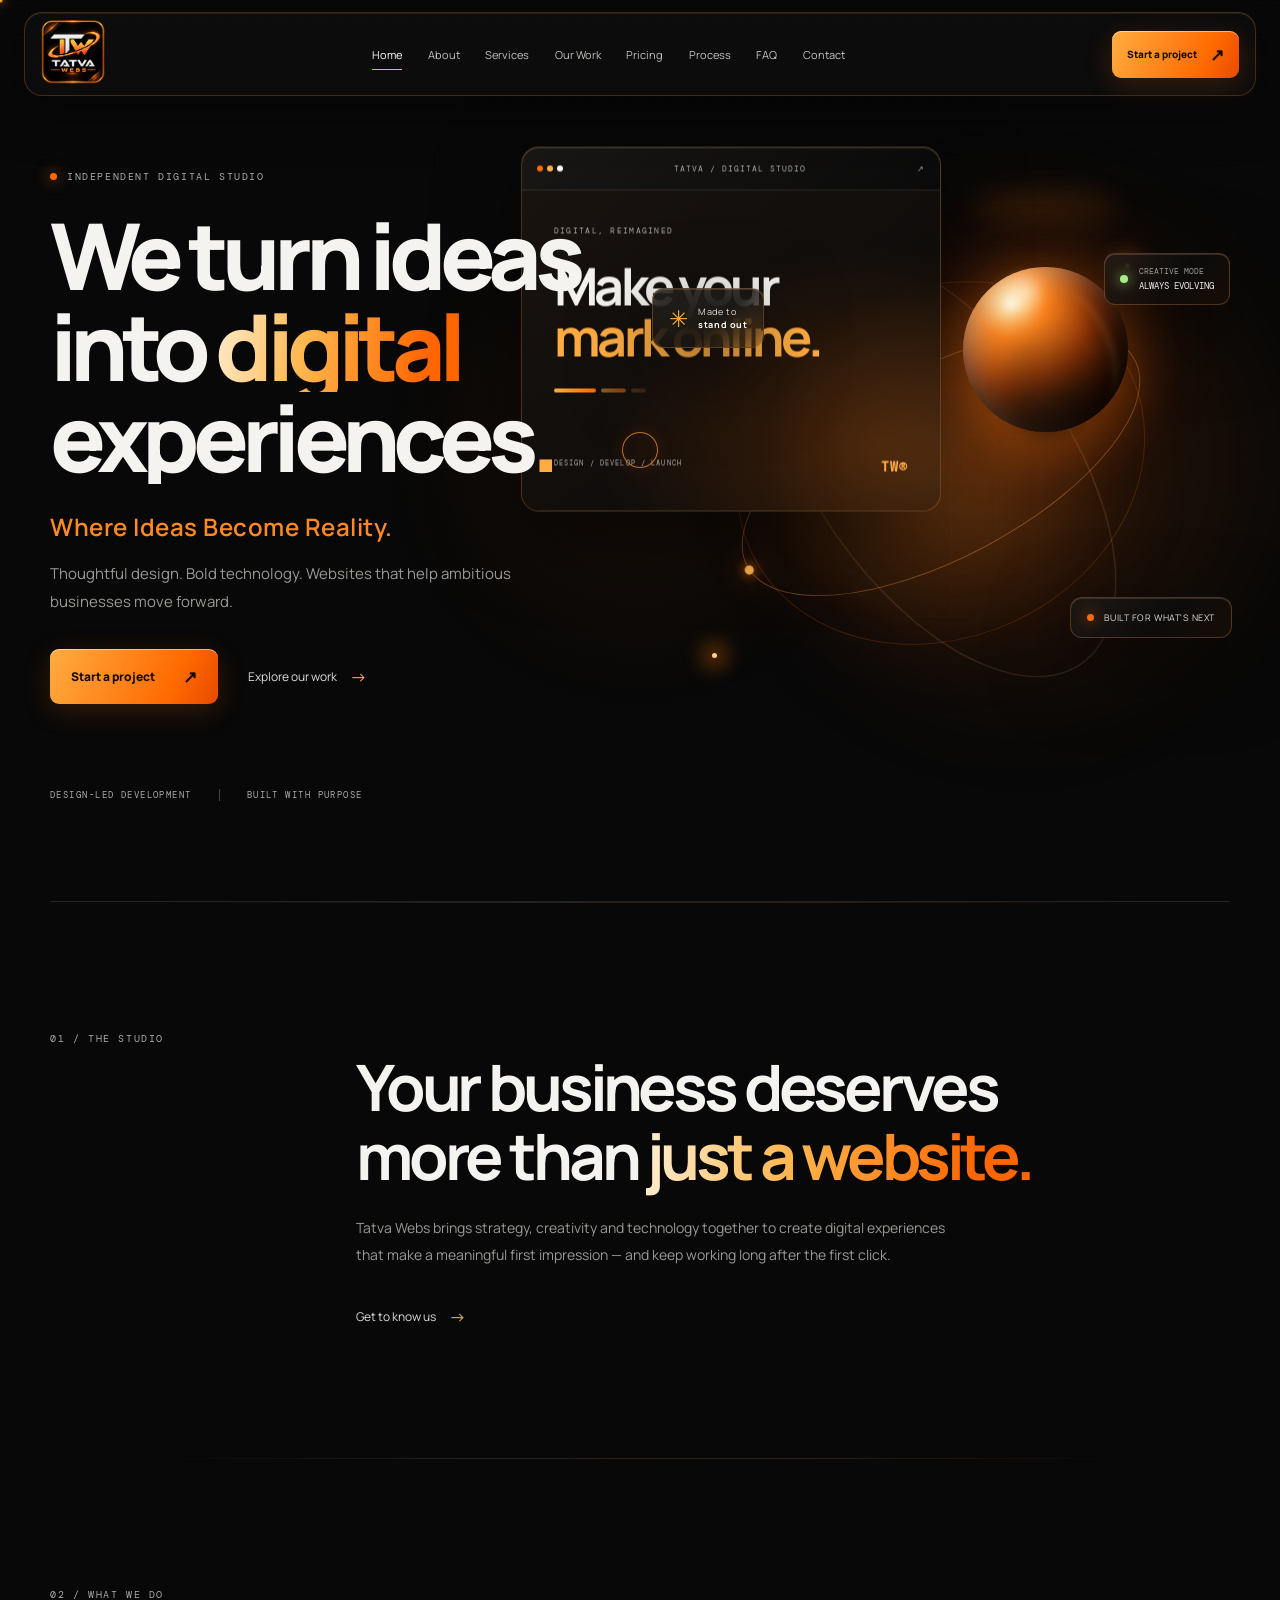
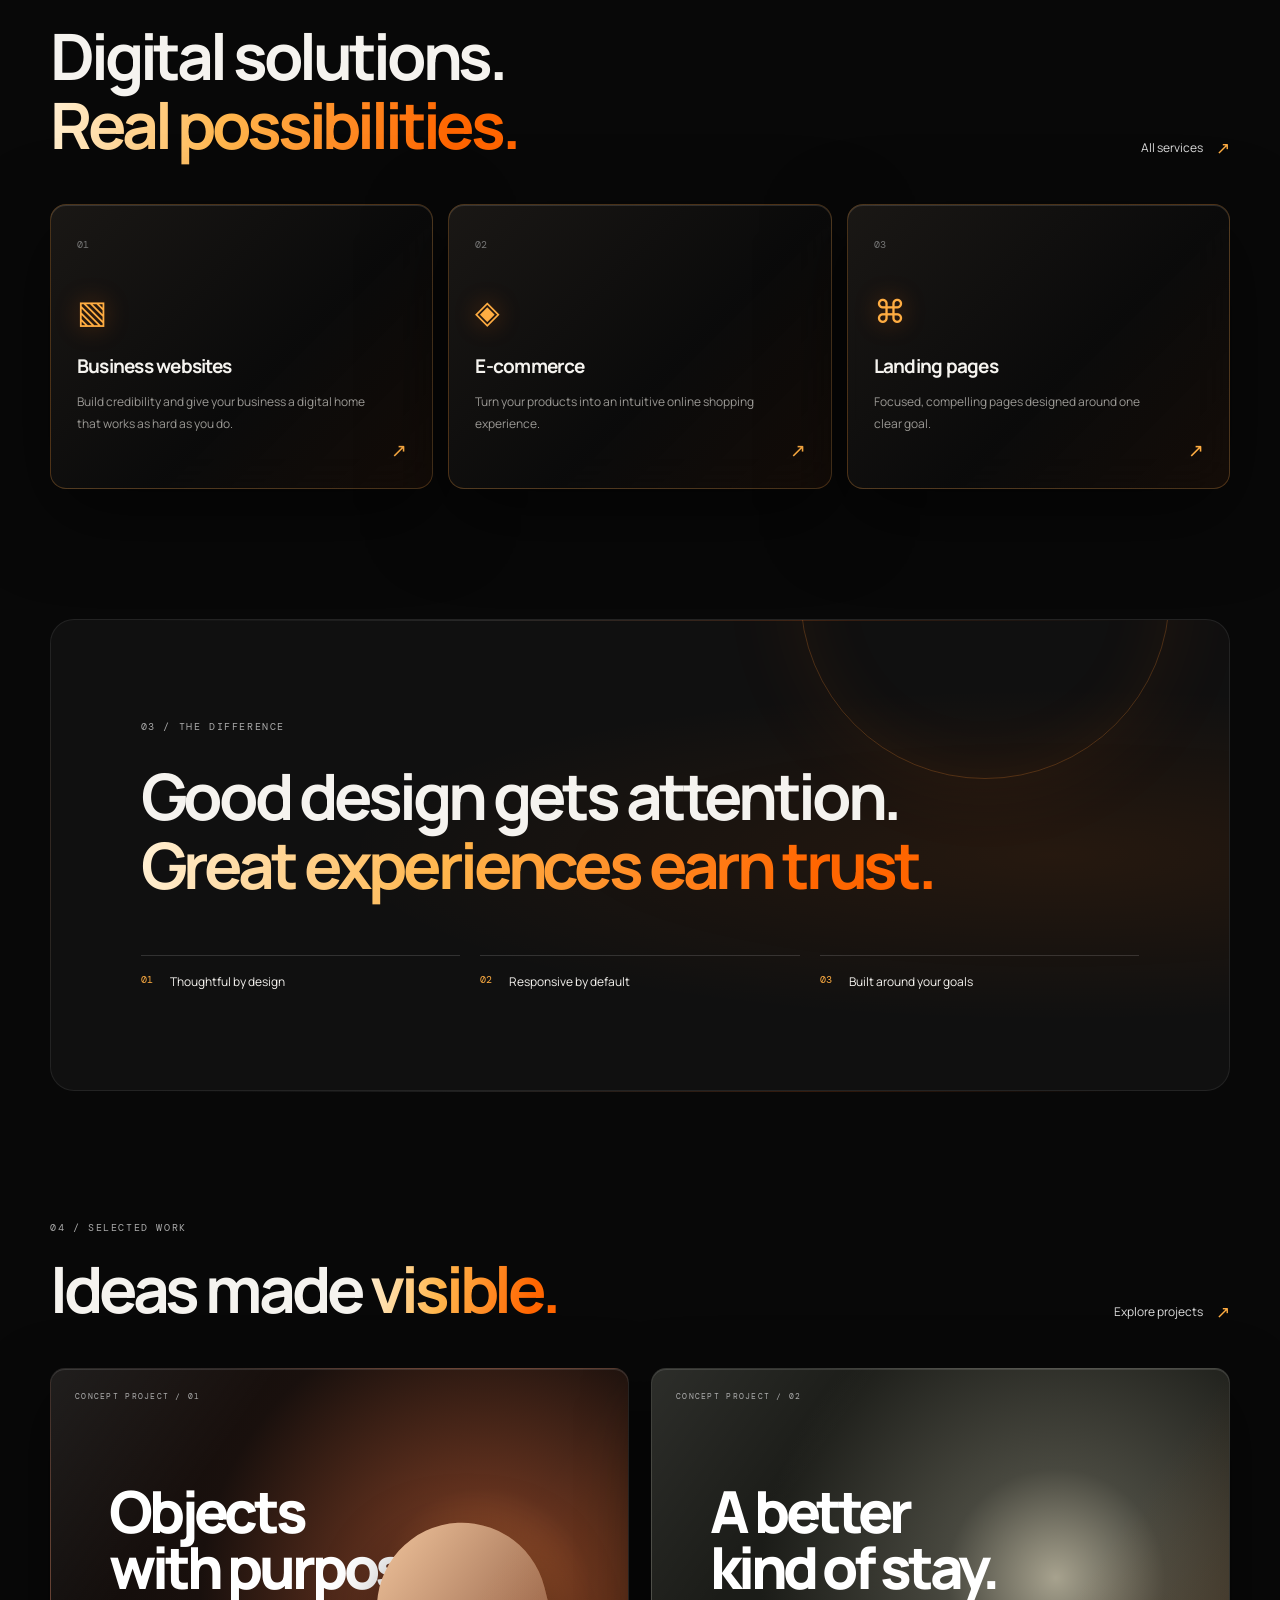
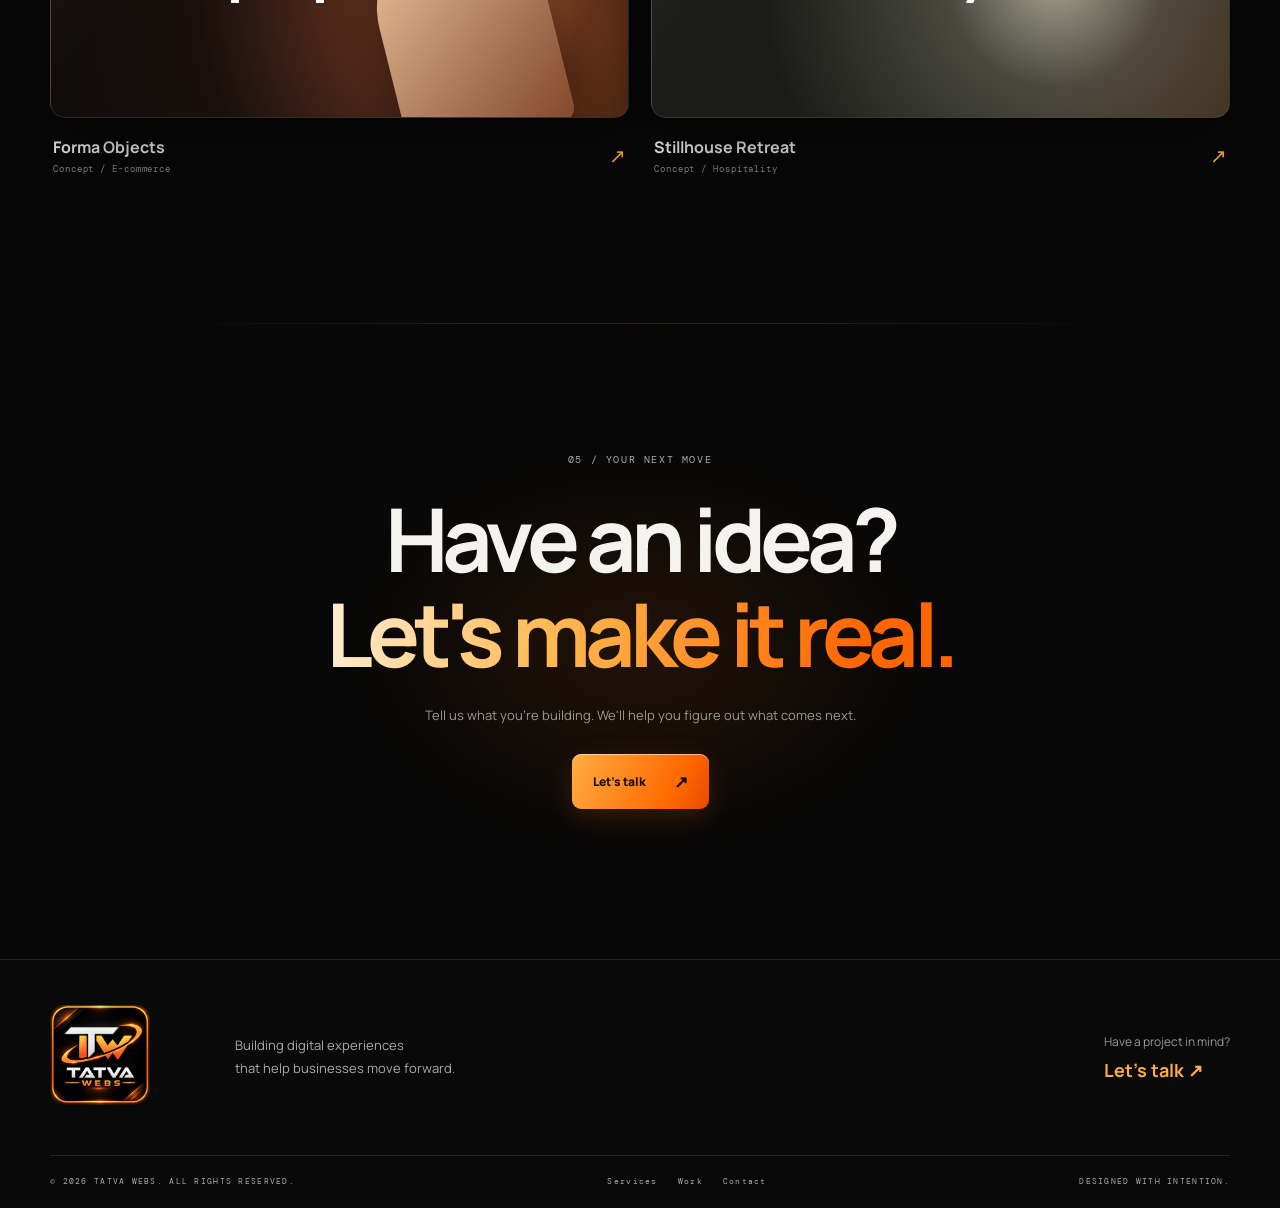
==== commit 37c3a6ac: "Update index.html" ====
--- a/index.html
+++ b/index.html
@@ -208,7 +208,7 @@
 
 </div>
 
-
+    </section>
     <!-- INTRO SECTION -->
     <section class="intro section-shell section-pad" id="intro">
 
@@ -376,12 +376,12 @@
           <div class="project-visual mock-studio">
             <span class="mock-label">CONCEPT PROJECT / 02</span>
 
-            <div class="mock-studio-title">
+            <div class="mock-store-title">
               A better<br>
               kind of stay.
             </div>
 
-            <div class="mock-studio-circle"></div>
+            <div class="mock-store-circle"></div>
           </div>
 
           <div class="project-caption">
--- a/styles.css
+++ b/styles.css
@@ -137,3 +137,636 @@
     display: none !important;
   }
 }
+
+/* =========================================
+   TATVA WEBS — CINEMATIC 3D HERO UPGRADE
+   ========================================= */
+
+.hero-art[data-hero-scene] {
+  --scene-x: 0px;
+  --scene-y: 0px;
+  --scene-rotate-x: 0deg;
+  --scene-rotate-y: 0deg;
+
+  isolation: isolate;
+  transform-style: preserve-3d;
+  perspective: 1100px;
+}
+
+/* Background grid */
+
+.hero-scene-grid {
+  position: absolute;
+  inset: 5%;
+  z-index: -2;
+  background-image:
+    linear-gradient(rgba(255,255,255,.055) 1px, transparent 1px),
+    linear-gradient(90deg,rgba(255,255,255,.055) 1px, transparent 1px);
+  background-size: 45px 45px;
+  opacity: .35;
+  mask-image: radial-gradient(ellipse, black, transparent 72%);
+  pointer-events: none;
+}
+
+/* Atmospheric glow */
+
+.hero-scene-glow {
+  position: absolute;
+  width: 430px;
+  height: 430px;
+  left: 50%;
+  top: 50%;
+  transform: translate(-50%, -50%);
+  border-radius: 50%;
+  background: radial-gradient(
+    circle,
+    rgba(255,112,0,.24),
+    rgba(255,90,0,.07) 42%,
+    transparent 72%
+  );
+  filter: blur(35px);
+  pointer-events: none;
+  z-index: -1;
+}
+
+/* Orbital rings */
+
+.hero-orbit {
+  position: absolute;
+  left: 50%;
+  top: 50%;
+  border: 1px solid rgba(255,155,65,.36);
+  border-radius: 50%;
+  transform-style: preserve-3d;
+  pointer-events: none;
+}
+
+.hero-orbit span {
+  position: absolute;
+  width: 9px;
+  height: 9px;
+  top: 50%;
+  left: -5px;
+  border-radius: 50%;
+  background: #ffb34d;
+  box-shadow: 0 0 12px #ff7900, 0 0 28px #ff6500;
+}
+
+.orbit-one {
+  width: 440px;
+  height: 190px;
+  margin: -95px 0 0 -220px;
+  transform: rotate(-28deg);
+  animation: orbitRotateOne 13s linear infinite;
+}
+
+.orbit-two {
+  width: 490px;
+  height: 255px;
+  margin: -127px 0 0 -245px;
+  transform: rotate(55deg);
+  border-color: rgba(255,190,110,.2);
+  animation: orbitRotateTwo 17s linear infinite;
+}
+
+.orbit-three {
+  width: 350px;
+  height: 420px;
+  margin: -210px 0 0 -175px;
+  transform: rotate(65deg);
+  border-color: rgba(255,106,0,.2);
+  animation: orbitRotateThree 20s linear infinite;
+}
+
+@keyframes orbitRotateOne {
+  from { rotate: 0deg; }
+  to { rotate: 360deg; }
+}
+
+@keyframes orbitRotateTwo {
+  from { rotate: 0deg; }
+  to { rotate: -360deg; }
+}
+
+@keyframes orbitRotateThree {
+  from { rotate: 0deg; }
+  to { rotate: 360deg; }
+}
+
+/* Central metallic object */
+
+.hero-core {
+  transform: translate(
+    calc(-50% + var(--scene-x, 0px)),
+    calc(-50% + var(--scene-y, 0px))
+  );
+}
+
+.hero-interface {
+  transform: translate(
+    calc(-50% - var(--scene-x, 0px)),
+    calc(-50% - var(--scene-y, 0px))
+  );
+}
+
+.core-halo {
+  position: absolute;
+  width: 190px;
+  height: 190px;
+  left: 10px;
+  top: 20px;
+  border-radius: 50%;
+  background: #ff6900;
+  opacity: .16;
+  filter: blur(45px);
+  animation: haloPulse 4s ease-in-out infinite alternate;
+}
+
+@keyframes haloPulse {
+  from { opacity: .10; transform: scale(.85); }
+  to { opacity: .28; transform: scale(1.15); }
+}
+
+.core-sphere {
+  position: absolute;
+  width: 165px;
+  height: 165px;
+  top: 35px;
+  left: 22px;
+  border-radius: 50%;
+
+  background:
+    radial-gradient(
+      circle at 29% 22%,
+      #fff5d9 0%,
+      #ffc16b 7%,
+      #ff851e 20%,
+      #a63d08 48%,
+      #351307 76%,
+      #0c0806 100%
+    );
+
+  box-shadow:
+    inset -20px -25px 40px #000b,
+    inset 12px 10px 25px #ffffff4a,
+    0 15px 55px #ff69004d,
+    0 0 75px #ff680029;
+
+  animation: sphereFloat 5s ease-in-out infinite;
+}
+
+.sphere-highlight {
+  position: absolute;
+  width: 48px;
+  height: 22px;
+  top: 20px;
+  left: 30px;
+  border-radius: 50%;
+  background: #fff8e4;
+  filter: blur(9px);
+  opacity: .8;
+  transform: rotate(-35deg);
+}
+
+.sphere-reflection {
+  position: absolute;
+  width: 65px;
+  height: 120px;
+  top: 20px;
+  right: 18px;
+  border-right: 2px solid #ffc07855;
+  border-radius: 50%;
+  transform: rotate(-25deg);
+  filter: blur(3px);
+}
+
+.sphere-shadow {
+  position: absolute;
+  width: 90px;
+  height: 120px;
+  bottom: -5px;
+  left: 40px;
+  border-radius: 50%;
+  background: linear-gradient(transparent, #080808a8);
+  filter: blur(12px);
+}
+
+@keyframes sphereFloat {
+  0%, 100% { transform: translateY(0) rotate(-5deg); }
+  50% { transform: translateY(-13px) rotate(5deg); }
+}
+
+.core-base {
+  position: absolute;
+  width: 145px;
+  height: 25px;
+  left: 32px;
+  bottom: 12px;
+  border-radius: 50%;
+  background: #ff7600;
+  opacity: .18;
+  filter: blur(15px);
+}
+
+/* Floating glass interface */
+
+.hero-core {
+  transform: translate(
+    calc(-50% + var(--scene-x, 0px)),
+    calc(-50% + var(--scene-y, 0px))
+  );
+}
+
+.hero-interface {
+  transform: translate(
+    calc(-50% - var(--scene-x, 0px)),
+    calc(-50% - var(--scene-y, 0px))
+  );
+}
+
+@keyframes interfaceFloat {
+  0%, 100% {
+    margin-top: 0;
+  }
+  50% {
+    margin-top: -10px;
+  }
+}
+
+.hero-interface .panel-content {
+  background:
+    radial-gradient(ellipse at 85% 80%, #ff6a0035, transparent 55%),
+    linear-gradient(140deg, #19130f, #090909);
+}
+
+/* Floating chips */
+
+.hero-art .floating-chip {
+  z-index: 6;
+  backdrop-filter: blur(20px);
+  -webkit-backdrop-filter: blur(20px);
+}
+
+.hero-art .chip-one {
+  transform: translateX(calc(var(--scene-x) * -.5));
+}
+
+.hero-art .chip-two {
+  transform: translateX(calc(var(--scene-x) * .5));
+}
+
+/* Status panel */
+
+.hero-status {
+  position: absolute;
+  right: 0;
+  top: 70px;
+  z-index: 6;
+  display: flex;
+  align-items: center;
+  gap: 11px;
+  padding: 12px 15px;
+  border-radius: 11px;
+  animation: float 5s ease-in-out infinite;
+}
+
+.status-indicator {
+  width: 8px;
+  height: 8px;
+  background: #a6ef84;
+  border-radius: 50%;
+  box-shadow: 0 0 13px #a6ef84;
+}
+
+.hero-status span:last-child {
+  display: flex;
+  flex-direction: column;
+  gap: 4px;
+}
+
+.hero-status small {
+  font: 8px 'DM Mono', monospace;
+  color: #999;
+}
+
+.hero-status b {
+  font: 9px 'DM Mono', monospace;
+  color: #eee;
+}
+
+/* Additional particles */
+
+.spark-three {
+  top: 48%;
+  left: 12%;
+  animation: float 4s ease-in-out infinite;
+}
+
+/* Cursor-reactive lighting */
+
+.hero-art[data-hero-scene]::before {
+  content: "";
+  position: absolute;
+  inset: 0;
+  z-index: 5;
+  pointer-events: none;
+  background: radial-gradient(
+    250px circle at var(--spot-x, 50%) var(--spot-y, 50%),
+    rgba(255,153,65,.15),
+    transparent 75%
+  );
+  opacity: .9;
+}
+
+/* Responsive adjustments */
+
+@media (max-width: 980px) {
+  .hero-art[data-hero-scene] {
+    transform: scale(.9);
+  }
+
+  .hero-status {
+    right: -5px;
+  }
+}
+
+@media (max-width: 760px) {
+  .hero-art[data-hero-scene] {
+    height: 410px;
+    transform: none;
+    margin-top: 25px;
+  }
+
+  .hero-interface {
+    width: min(340px, 85%);
+    height: 305px;
+  }
+
+  .hero-interface .panel-heading {
+    font-size: 42px;
+  }
+
+  .hero-core {
+    transform: translate(-50%, -50%) scale(.85);
+  }
+
+  .orbit-one {
+    width: 330px;
+    margin-left: -165px;
+  }
+
+  .orbit-two {
+    width: 370px;
+    margin-left: -185px;
+  }
+
+  .orbit-three {
+    height: 350px;
+    margin-top: -175px;
+  }
+
+  .hero-status {
+    top: 5px;
+    right: 0;
+    transform: scale(.85);
+    transform-origin: right top;
+  }
+
+  .hero-art .chip-one {
+    left: -5px;
+    top: 75px;
+  }
+
+  .hero-art .chip-two {
+    right: -5px;
+    bottom: 25px;
+  }
+}
+
+/* Reduced motion accessibility */
+
+@media (prefers-reduced-motion: reduce) {
+  .hero-orbit,
+  .core-halo,
+  .core-sphere,
+  .hero-interface,
+  .hero-status,
+  .spark-three {
+    animation: none !important;
+  }
+
+  .hero-core {
+    transform: translate(-50%, -50%);
+  }
+
+  .hero-interface {
+    transform: translate(-50%, -50%);
+  }
+}
+
+/* ========================================
+   TATVA WEBS — INTERACTIVE PORTFOLIO
+======================================== */
+
+body[data-page="work"] .portfolio-grid
+  :is(.mock-store, .mock-studio, .mock-north) {
+  position: relative;
+  overflow: hidden;
+  isolation: isolate;
+  transform: translateZ(0);
+  transition:
+    transform 650ms cubic-bezier(.2, .75, .25, 1),
+    box-shadow 650ms ease,
+    filter 650ms ease;
+  will-change: transform;
+}
+
+/* Subtle premium light sweep */
+body[data-page="work"] .portfolio-grid
+  :is(.mock-store, .mock-studio, .mock-north)::after {
+  content: "";
+  position: absolute;
+  inset: 0;
+  z-index: 5;
+  pointer-events: none;
+  opacity: 0;
+  background: linear-gradient(
+    120deg,
+    transparent 25%,
+    rgba(255, 255, 255, 0.09) 48%,
+    transparent 70%
+  );
+  transform: translateX(-100%);
+  transition:
+    opacity 400ms ease,
+    transform 900ms cubic-bezier(.2, .7, .2, 1);
+}
+
+/* Hover interaction */
+@media (hover: hover) and (pointer: fine) {
+  body[data-page="work"] .portfolio-grid
+    :is(.mock-store, .mock-studio, .mock-north):hover {
+    transform: translateY(-7px) scale(1.012);
+    box-shadow:
+      0 24px 65px rgba(0, 0, 0, 0.45),
+      0 0 35px rgba(255, 112, 35, 0.09);
+    filter: saturate(1.08);
+  }
+
+  body[data-page="work"] .portfolio-grid
+    :is(.mock-store, .mock-studio, .mock-north):hover::after {
+    opacity: 1;
+    transform: translateX(100%);
+  }
+}
+
+/* Keyboard accessibility */
+body[data-page="work"] .portfolio-grid
+  > *:focus-within
+  :is(.mock-store, .mock-studio, .mock-north) {
+  outline: 1px solid rgba(255, 130, 55, 0.65);
+  outline-offset: 4px;
+}
+
+/* Keep touch devices clean */
+@media (hover: none) {
+  body[data-page="work"] .portfolio-grid
+    :is(.mock-store, .mock-studio, .mock-north) {
+    transform: none;
+    filter: none;
+  }
+}
+
+/* Reduced motion */
+@media (prefers-reduced-motion: reduce) {
+  body[data-page="work"] .portfolio-grid
+    :is(.mock-store, .mock-studio, .mock-north) {
+    transition: none;
+    transform: none;
+  }
+}
+
+/* ========================================
+   TATVA WEBS — FINAL PREMIUM POLISH
+======================================== */
+
+/* Smooth page scrolling */
+html {
+  scroll-behavior: smooth;
+  scroll-padding-top: 100px;
+}
+
+/* Premium navigation links */
+.nav-links a {
+  position: relative;
+  transition: color 250ms ease;
+}
+
+.nav-links a::after {
+  content: "";
+  position: absolute;
+  left: 0;
+  bottom: -7px;
+  width: 100%;
+  height: 1px;
+  background: var(--accent, #ff782e);
+  transform: scaleX(0);
+  transform-origin: right;
+  transition: transform 350ms ease;
+}
+
+.nav-links a:hover::after,
+.nav-links a.active::after {
+  transform: scaleX(1);
+  transform-origin: left;
+}
+
+/* Premium button interaction */
+.btn {
+  position: relative;
+  overflow: hidden;
+  isolation: isolate;
+  transition:
+    transform 300ms ease,
+    box-shadow 300ms ease,
+    border-color 300ms ease;
+}
+
+.btn::before {
+  content: "";
+  position: absolute;
+  inset: 0;
+  z-index: -1;
+  background: linear-gradient(
+    110deg,
+    transparent,
+    rgba(255, 255, 255, 0.16),
+    transparent
+  );
+  transform: translateX(-120%);
+  transition: transform 650ms ease;
+}
+
+.btn:hover::before {
+  transform: translateX(120%);
+}
+
+.btn:hover {
+  box-shadow: 0 10px 30px rgba(255, 112, 35, 0.13);
+}
+
+/* Refined section separators */
+.section-shell {
+  position: relative;
+}
+
+.section-shell + .section-shell::before {
+  content: "";
+  position: absolute;
+  top: 0;
+  left: 8%;
+  right: 8%;
+  height: 1px;
+  background: linear-gradient(
+    90deg,
+    transparent,
+    rgba(255, 255, 255, 0.10),
+    rgba(255, 112, 35, 0.18),
+    transparent
+  );
+  pointer-events: none;
+}
+
+/* Better text selection */
+::selection {
+  color: #080808;
+  background: #ff873e;
+}
+
+/* Image and visual consistency */
+img {
+  max-width: 100%;
+}
+
+/* Visible keyboard focus */
+a:focus-visible,
+button:focus-visible,
+input:focus-visible,
+textarea:focus-visible {
+  outline: 2px solid #ff873e;
+  outline-offset: 4px;
+}
+
+/* Reduced-motion compatibility */
+@media (prefers-reduced-motion: reduce) {
+  html {
+    scroll-behavior: auto;
+  }
+
+  .nav-links a,
+  .btn,
+  .btn::before {
+    transition: none;
+  }
+}
+
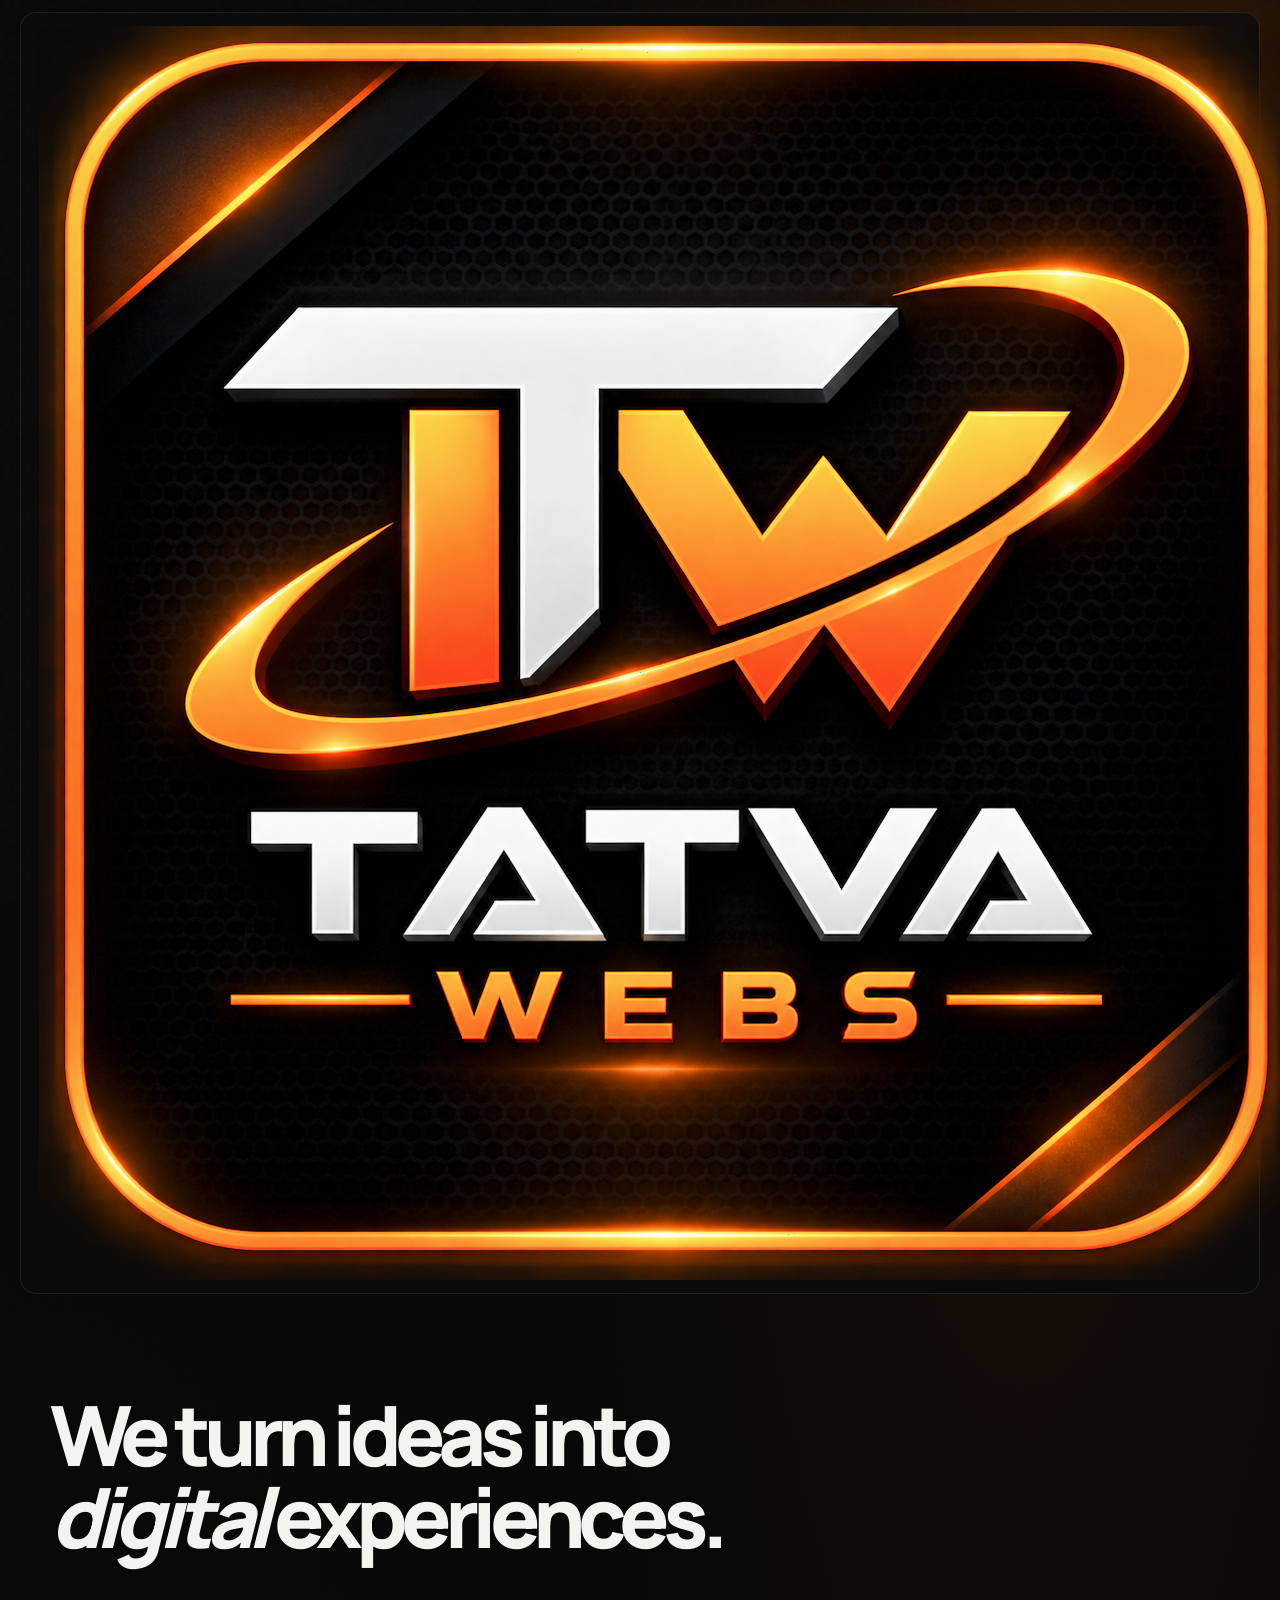
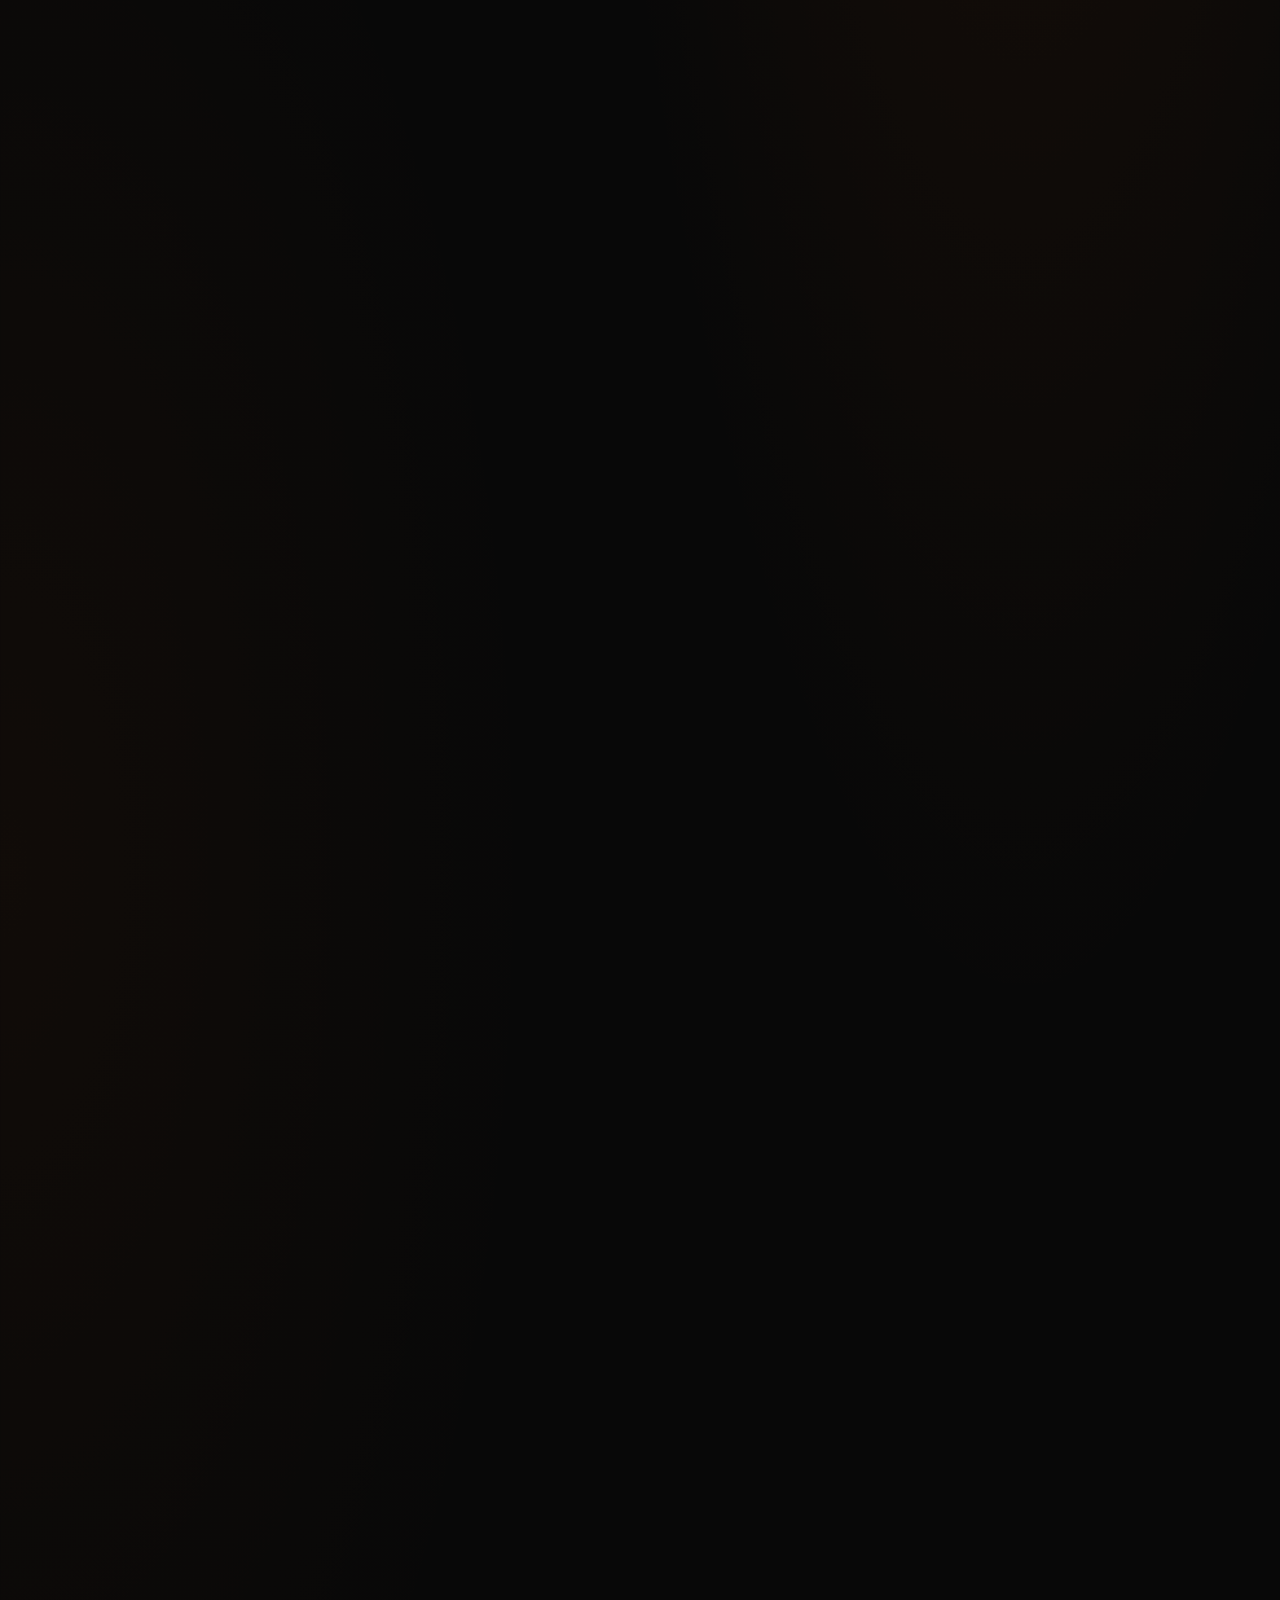
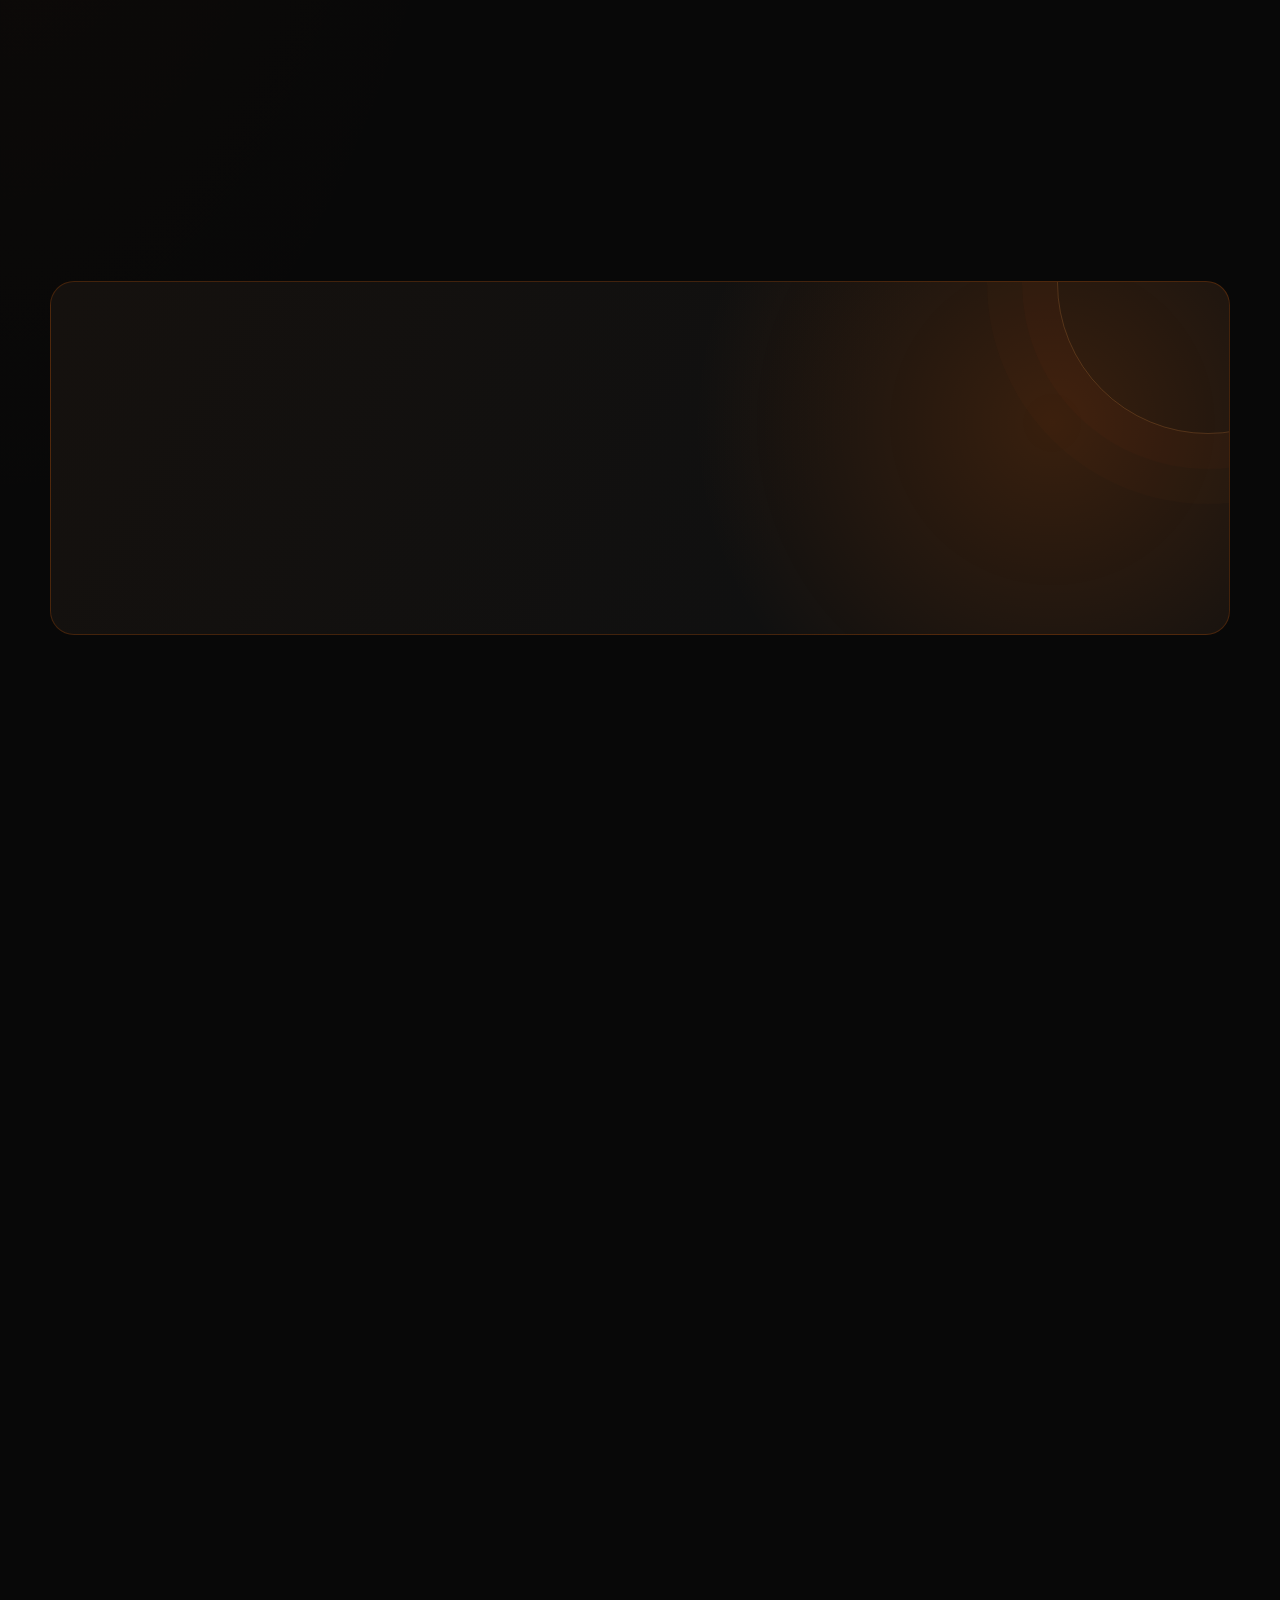
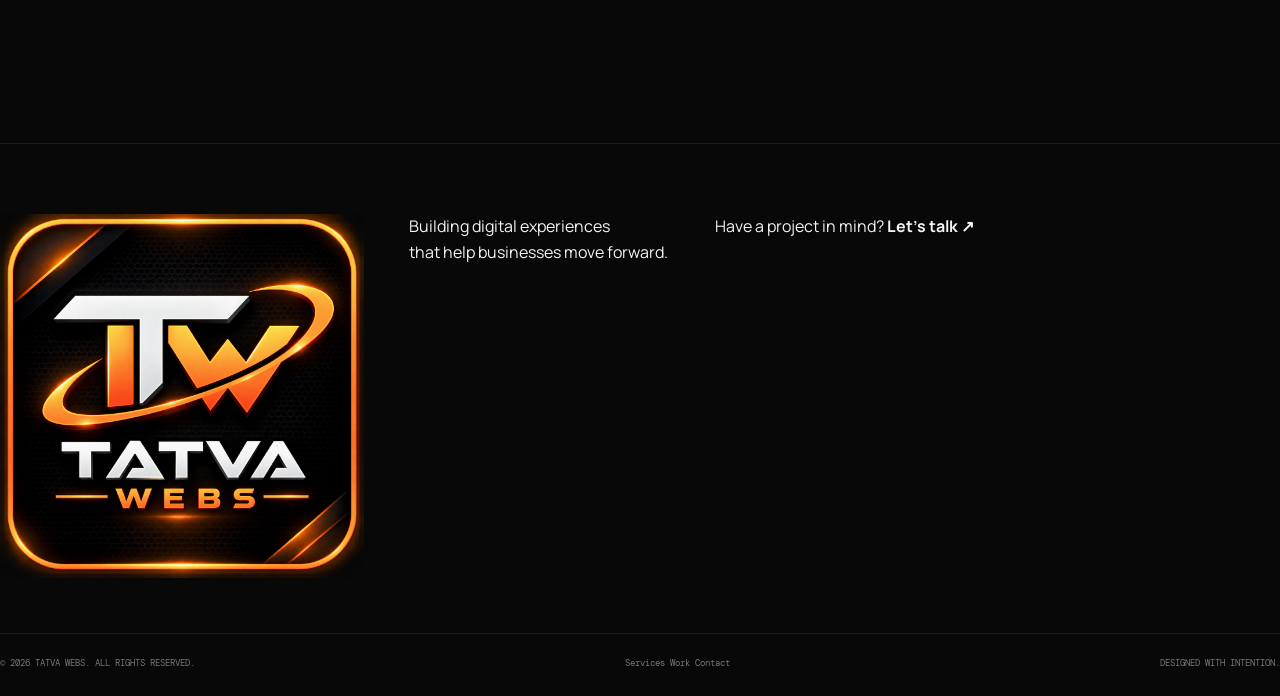
==== commit 6ae71e12: "Update index.html" ====
--- a/index.html
+++ b/index.html
@@ -20,7 +20,8 @@
   <!-- JAVASCRIPT -->
   <script defer src="script.js"></script>
 </head>
-
+<div class="cursor-dot"></div>
+<div class="cursor-ring"></div>
 <body data-page="home">
 
   <!-- LOADER -->
--- a/styles.css
+++ b/styles.css
@@ -1,772 +1,2241 @@
 @import url('https://fonts.googleapis.com/css2?family=DM+Mono:wght@400;500&family=Manrope:wght@400;500;600;700;800&display=swap');
-:root{--bg:#080808;--panel:#111;--panel2:#171717;--orange:#ff6a00;--amber:#ffad42;--white:#f5f3ef;--muted:#9b9995;--line:rgba(255,255,255,.11);--ease:cubic-bezier(.2,.75,.25,1)}
-*{box-sizing:border-box}html{scroll-behavior:smooth;background:var(--bg)}body{margin:0;background:var(--bg);color:var(--white);font-family:Manrope,Arial,sans-serif;overflow-x:hidden}body:before{content:"";position:fixed;inset:0;pointer-events:none;z-index:0;opacity:.13;background-image:radial-gradient(rgba(255,255,255,.2) .6px,transparent .6px);background-size:5px 5px;mask-image:linear-gradient(to bottom,black,transparent 75%)}a{color:inherit;text-decoration:none}button,input,textarea,select{font:inherit}.section-shell{width:min(1180px,calc(100% - 64px));margin-inline:auto;position:relative;z-index:1}.section-pad{padding-block:130px}.orange,em{font-style:normal;color:var(--amber)}em{background:linear-gradient(100deg,#fff0d5 0%,#ffb64d 38%,#ff6500 85%);background-clip:text;-webkit-background-clip:text;color:transparent}.eyebrow,.section-label,.hero-meta,.mock-label,.panel-kicker,.panel-footer,.footer-bottom,.contact-detail small{font:10px 'DM Mono',monospace;letter-spacing:.16em;color:#aaa}.eyebrow{display:flex;align-items:center;gap:10px}.eyebrow-dot,.pulse{width:7px;height:7px;border-radius:50%;background:var(--orange);box-shadow:0 0 15px var(--orange)}.site-header{height:84px;width:min(1320px,calc(100% - 48px));position:sticky;top:12px;margin:12px auto -96px;z-index:20;display:flex;align-items:center;justify-content:space-between;padding:9px 16px;border:1px solid rgba(255,255,255,.13);border-radius:18px;background:rgba(15,15,15,.67);backdrop-filter:blur(24px) saturate(145%);-webkit-backdrop-filter:blur(24px) saturate(145%);box-shadow:0 12px 50px #0008,inset 0 1px rgba(255,255,255,.08)}.brand img{width:64px;height:64px;object-fit:contain;border-radius:12px}.main-nav{display:flex;align-items:center;gap:clamp(12px,2vw,28px)}.main-nav a{font-size:11px;color:#c5c2bd;position:relative;transition:color .3s}.main-nav a:after{content:"";position:absolute;left:0;bottom:-8px;width:100%;height:1px;background:var(--amber);transform:scaleX(0);transform-origin:right;transition:transform .35s}.main-nav a:hover,.main-nav a.active{color:#fff}.main-nav a:hover:after,.main-nav a.active:after{transform:scaleX(1);transform-origin:left}.button{display:inline-flex;align-items:center;justify-content:center;gap:28px;padding:16px 21px;border-radius:9px;background:linear-gradient(115deg,#ffad42,#ff6a00 72%,#e94a00);color:#160900;font-size:12px;font-weight:800;box-shadow:0 7px 28px #ff6a0030,inset 0 1px #ffffff80;transition:box-shadow .3s,filter .3s,transform .2s;position:relative;overflow:hidden}.button:before{content:"";position:absolute;inset:0;background:linear-gradient(110deg,transparent 25%,#fff8 48%,transparent 70%);transform:translateX(-120%);transition:transform .65s}.button:hover:before{transform:translateX(120%)}.button:hover{box-shadow:0 9px 42px #ff6a0060,inset 0 1px #fff}.button span{font-size:17px}.button-small{padding:12px 15px;gap:13px;font-size:10px}.menu-toggle{display:none;background:none;border:0}.hero{min-height:850px;display:grid;grid-template-columns:1.02fr .98fr;align-items:center;padding-top:125px;padding-bottom:100px}.hero-grid{position:absolute;inset:10% -15% 5% 30%;opacity:.18;background-image:linear-gradient(rgba(255,255,255,.08) 1px,transparent 1px),linear-gradient(90deg,rgba(255,255,255,.08) 1px,transparent 1px);background-size:70px 70px;mask-image:radial-gradient(ellipse,black,transparent 70%);pointer-events:none}.hero-glow{position:absolute;width:650px;height:650px;right:-10%;top:15%;border-radius:50%;background:radial-gradient(circle,#ff6a0024,transparent 67%);filter:blur(35px);pointer-events:none}.hero-copy{position:relative;z-index:2;padding-top:35px}.hero-title{font-size:clamp(58px,7.2vw,100px);line-height:.99;letter-spacing:-.075em;font-weight:800;margin:27px 0 25px}.hero-title>span{display:block;overflow:hidden}.hero-title .line-reveal{animation:lineIn .9s var(--ease) both}.hero-title .line-reveal:nth-child(2){animation-delay:.12s}.hero-title .line-reveal:nth-child(3){animation-delay:.24s}@keyframes lineIn{from{transform:translateY(110%);filter:blur(12px);opacity:0}to{transform:translateY(0);filter:blur(0);opacity:1}}.hero-description,.page-lead{max-width:470px;color:var(--muted);font-size:15px;line-height:1.9}.hero-actions{display:flex;align-items:center;gap:30px;margin-top:32px}.text-link{font-size:12px;color:#ddd;display:inline-flex;gap:13px;align-items:center}.text-link span{color:var(--amber);font-size:17px;transition:transform .3s}.text-link:hover span{transform:translateX(5px)}.hero-meta{display:flex;gap:27px;margin-top:85px;font-size:9px}.hero-meta span+span{padding-left:27px;border-left:1px solid #444}.hero-art{height:560px;position:relative;display:grid;place-items:center;perspective:1000px}.orbit{position:absolute;border:1px solid #ff8a2826;border-radius:50%;transform:rotate(-25deg)}.orbit-one{width:480px;height:270px}.orbit-two{width:570px;height:360px;transform:rotate(35deg)}.orbit-three{width:380px;height:480px;transform:rotate(70deg)}.hero-panel{width:min(420px,85%);height:365px;position:relative;z-index:2;transform:rotateY(-12deg) rotateX(5deg);overflow:hidden;border-radius:18px}.glass{background:linear-gradient(135deg,rgba(255,255,255,.105),rgba(255,255,255,.025) 45%,rgba(255,106,0,.055));border:1px solid rgba(255,255,255,.17);box-shadow:inset 0 1px rgba(255,255,255,.13),0 25px 80px #0008;backdrop-filter:blur(20px) saturate(140%);-webkit-backdrop-filter:blur(20px) saturate(140%)}.panel-top{height:43px;border-bottom:1px solid var(--line);display:flex;align-items:center;justify-content:space-between;padding:0 15px;font:8px 'DM Mono';letter-spacing:.12em;color:#aaa}.window-dots{display:flex;gap:4px}.window-dots i{width:6px;height:6px;border-radius:50%;background:#ff6a00}.window-dots i:nth-child(2){background:#ffb347}.window-dots i:nth-child(3){background:#fff}.panel-content{padding:35px 32px;height:calc(100% - 43px);display:flex;flex-direction:column;position:relative;background:radial-gradient(ellipse at 90% 80%,#ff6a0027,transparent 55%)}.panel-kicker{font-size:8px}.panel-heading{font-size:52px;line-height:.98;font-weight:700;letter-spacing:-.07em;margin-top:26px}.panel-heading b{color:var(--amber)}.panel-bars{display:flex;gap:5px;margin-top:25px}.panel-bars i{height:4px;width:42px;border-radius:5px;background:linear-gradient(90deg,#ffad42,#ff6a00)}.panel-bars i:nth-child(2){opacity:.5;width:25px}.panel-bars i:nth-child(3){opacity:.2;width:15px}.panel-footer{display:flex;justify-content:space-between;margin-top:auto;font-size:7px}.panel-footer b{font-size:13px;color:var(--amber)}.floating-chip{position:absolute;z-index:3;border-radius:12px;padding:13px 16px;font-size:9px;letter-spacing:.06em;color:#ddd;animation:float 5s ease-in-out infinite}.chip-one{left:0;top:105px;display:flex;align-items:center;gap:10px}.chip-one b{color:white}.chip-icon{font-size:23px;color:var(--amber)}.chip-two{right:-2px;bottom:105px;display:flex;align-items:center;gap:10px;animation-delay:-2s}.hero-spark{position:absolute;width:5px;height:5px;background:#ffd08a;border-radius:50%;box-shadow:0 0 22px 5px #ff7900}.spark-one{top:80px;right:100px}.spark-two{bottom:85px;left:60px}@keyframes float{0%,100%{transform:translateY(0)}50%{transform:translateY(-13px)}}.scroll-cue{position:absolute;bottom:30px;left:0;display:flex;align-items:center;gap:12px;font:9px 'DM Mono';letter-spacing:.15em;color:#777}.scroll-cue span{width:35px;height:1px;background:var(--orange)}.intro{display:grid;grid-template-columns:.35fr 1fr;border-top:1px solid var(--line)}.intro-content h2,.section-heading h2,.feature-band h2,.cta-section h2,.contact-aside h2{font-size:clamp(38px,5vw,64px);line-height:1.08;letter-spacing:-.065em;margin:20px 0}.intro-content p{max-width:590px;color:var(--muted);font-size:14px;line-height:1.9;margin:25px 0}.intro-content .text-link{margin-top:12px}.section-heading{display:flex;align-items:end;justify-content:space-between;margin-bottom:45px}.section-heading h2{margin-bottom:0}.service-grid{display:grid;grid-template-columns:repeat(3,1fr);gap:15px}.service-card,.info-card{position:relative;min-height:285px;padding:26px;border-radius:16px;overflow:hidden;transition:border-color .35s,background .35s,box-shadow .35s;transform-style:preserve-3d}.service-card:before,.info-card:before{content:"";position:absolute;width:220px;height:220px;right:-100px;top:-120px;border-radius:50%;background:#ff6a0025;filter:blur(35px);opacity:0;transition:opacity .4s}.service-card:hover,.info-card:hover{border-color:#ff9a3d88;box-shadow:0 25px 70px #0009,0 0 35px #ff6a0010}.service-card:hover:before,.info-card:hover:before{opacity:1}.card-index{font:10px 'DM Mono';color:#777}.service-symbol{display:block;color:var(--amber);font-size:32px;margin:36px 0 20px;text-shadow:0 0 25px #ff6a0066}.service-card h3,.info-card h2{font-size:19px;letter-spacing:-.04em;margin:0 0 12px}.service-card p,.info-card p{font-size:12px;line-height:1.8;color:var(--muted);max-width:290px}.card-arrow{position:absolute;right:25px;bottom:25px;color:var(--amber);font-size:19px;transition:transform .3s}.service-card:hover .card-arrow{transform:translate(4px,-4px)}.feature-band{padding:100px 7%;border:1px solid #ffffff14;border-radius:24px;overflow:hidden;background:radial-gradient(ellipse at 85% 50%,#ff6a0017,transparent 50%),#101010}.feature-band h2{position:relative;margin:28px 0 55px}.feature-orb{position:absolute;width:370px;height:370px;right:5%;top:-45%;border-radius:50%;border:1px solid #ff8b2940;box-shadow:0 0 90px #ff6a0014,inset 0 0 70px #ff6a0010}.feature-points{display:grid;grid-template-columns:repeat(3,1fr);gap:20px}.feature-points div{border-top:1px solid #ffffff24;padding-top:17px;display:flex;gap:17px;font-size:12px}.feature-points b{font:10px 'DM Mono';color:var(--amber)}.project-grid{display:grid;grid-template-columns:1fr 1fr;gap:22px}.project-card{min-width:0}.project-visual{height:350px;position:relative;overflow:hidden;border-radius:15px;border:1px solid #ffffff1c;transition:transform .5s var(--ease),border-color .4s}.project-card:hover .project-visual{transform:translateY(-5px);border-color:#ff9a3d66}.mock-store{background:radial-gradient(circle at 75% 65%,#c66a37 0,#61311e 22%,#19100d 58%,#0d0b0a 100%)}.mock-studio{background:radial-gradient(circle at 70% 60%,#a7a28e 0,#48483f 24%,#1b1c18 65%)}.mock-north{background:radial-gradient(circle at 70% 60%,#5e7c8d 0,#1d3039 35%,#10171c 75%)}.mock-label{position:absolute;top:22px;left:24px;font-size:8px}.mock-store-title{position:absolute;left:10%;top:33%;font-size:clamp(32px,5vw,58px);line-height:.95;letter-spacing:-.07em;font-weight:800;color:#fff}.mock-store-shape{position:absolute;width:170px;height:220px;right:13%;bottom:-25px;border-radius:90px 90px 15px 15px;background:linear-gradient(140deg,#f1c59d,#79452f);transform:rotate(-14deg);box-shadow:0 20px 60px #0008}.mock-studio-circle{position:absolute;width:230px;height:230px;border-radius:50%;right:7%;bottom:-55px;border:35px solid #c8c0a4;box-shadow:0 0 60px #0008}.project-caption{display:flex;justify-content:space-between;align-items:center;padding:18px 3px}.project-caption h3{font-size:16px;margin:0 0 5px}.project-caption p{font:9px 'DM Mono';color:#888;letter-spacing:.1em;margin:0}.project-caption>span{color:var(--amber);font-size:20px}.cta-section{text-align:center;padding:130px 20px 150px;overflow:hidden}.cta-section h2{font-size:clamp(48px,7vw,88px);margin:25px 0}.cta-section>p{color:var(--muted);font-size:13px;margin:0 auto 30px}.cta-glow{position:absolute;z-index:-1;width:600px;height:400px;left:50%;top:20%;transform:translateX(-50%);background:radial-gradient(ellipse,#ff6a001c,transparent 70%);filter:blur(25px)}.site-footer{position:relative;z-index:1;border-top:1px solid var(--line);padding:45px max(32px,calc((100% - 1180px)/2)) 22px;background:#090909}.footer-top{display:grid;grid-template-columns:150px 1fr auto;align-items:center;gap:35px;padding-bottom:45px}.footer-brand img{width:100px;height:100px;object-fit:contain;border-radius:12px}.footer-top p{color:#aaa;font-size:13px;line-height:1.8}.footer-email{font-size:12px;color:#999}.footer-email b{display:block;color:var(--amber);font-size:18px;margin-top:8px}.footer-bottom{border-top:1px solid var(--line);padding-top:20px;display:flex;justify-content:space-between;gap:20px;font-size:8px}.footer-bottom div{display:flex;gap:20px}.footer-bottom a:hover{color:var(--amber)}.page-hero{padding-top:205px;padding-bottom:85px;min-height:530px}.page-title{font-size:clamp(54px,8vw,96px);letter-spacing:-.075em;line-height:1.02;max-width:950px;margin:27px 0}.page-lead{max-width:610px}.info-grid{display:grid;grid-template-columns:repeat(3,1fr);gap:15px}.info-card{min-height:250px}.info-card .service-symbol{margin:25px 0}.faq-list{max-width:900px}.faq-item{border-radius:12px;margin-bottom:12px;padding:0 22px}.faq-item summary{list-style:none;cursor:pointer;padding:22px 0;font-size:14px;display:flex;justify-content:space-between;gap:20px}.faq-item summary::-webkit-details-marker{display:none}.faq-item summary span{color:var(--amber);font-size:20px;transition:transform .3s}.faq-item[open] summary span{transform:rotate(45deg)}.faq-item p{color:var(--muted);font-size:13px;line-height:1.8;padding:0 35px 20px 0;margin:0}.contact-layout{display:grid;grid-template-columns:.8fr 1.2fr;gap:70px;align-items:start}.contact-aside h2{margin-top:25px}.contact-aside>p{font-size:13px;color:var(--muted);line-height:1.8}.contact-detail{margin-top:35px;display:flex;flex-direction:column;gap:10px}.contact-detail a{font-size:15px;color:var(--amber)}.small-note,.form-note{font-size:10px!important;color:#777!important;line-height:1.7}.contact-form{padding:30px;border-radius:18px;display:grid;gap:18px}.contact-form label{display:grid;gap:9px;font-size:11px;color:#ccc}.contact-form input,.contact-form textarea,.contact-form select{width:100%;background:#090909a8;border:1px solid #ffffff20;border-radius:8px;padding:14px;color:#fff;outline:none;font-size:12px;transition:border-color .25s,box-shadow .25s}.contact-form input:focus,.contact-form textarea:focus,.contact-form select:focus{border-color:#ff8b4d;box-shadow:0 0 0 3px #ff6a0018}.contact-form textarea{resize:vertical}.contact-form select option{background:#111}.contact-form .button{justify-self:start;border:0;cursor:pointer}.scroll-progress{position:fixed;z-index:50;top:0;left:0;height:2px;width:0;background:linear-gradient(90deg,#ffbd58,#ff5a00);box-shadow:0 0 12px #ff6a00}.cursor-dot,.cursor-ring{position:fixed;z-index:100;pointer-events:none;left:0;top:0;border-radius:50%;opacity:0;transform:translate(-50%,-50%)}.cursor-dot{width:5px;height:5px;background:#ffad42;box-shadow:0 0 12px #ff6a00}.cursor-ring{width:32px;height:32px;border:1px solid #ff9a3d99;transition:width .2s,height .2s,background .2s}.cursor-ring.hover{width:54px;height:54px;background:#ff6a0010}.loader{position:fixed;inset:0;z-index:200;background:#080808;display:grid;place-content:center;justify-items:center;gap:18px;transition:opacity .7s,visibility .7s}.loader img{width:115px;height:115px;object-fit:contain;border-radius:18px;animation:loaderPulse 1.3s ease-in-out infinite alternate}.loader-line{height:2px;width:130px;background:linear-gradient(90deg,#ffb347,#ff5c00);transform-origin:left;animation:loadLine 1.1s ease-in-out infinite alternate}.loader small{font:8px 'DM Mono';letter-spacing:.2em;color:#888}.loader.done{opacity:0;visibility:hidden}@keyframes loadLine{from{transform:scaleX(.1)}to{transform:scaleX(1)}}@keyframes loaderPulse{to{filter:drop-shadow(0 0 18px #ff6a00);transform:scale(1.04)}}.reveal{opacity:0;transform:translateY(28px);transition:opacity .8s var(--ease),transform .8s var(--ease)}.reveal.visible{opacity:1;transform:translateY(0)}
-@media(max-width:980px){.main-nav{gap:12px}.main-nav a{font-size:10px}.header-cta{display:none}.hero{grid-template-columns:1fr 1fr}.hero-title{font-size:clamp(55px,8vw,78px)}.hero-art{transform:scale(.88)}.info-grid{grid-template-columns:repeat(2,1fr)}}
-@media(max-width:760px){.section-shell{width:calc(100% - 38px)}.section-pad{padding-block:85px}.site-header{width:calc(100% - 24px);height:70px;top:8px;margin:8px auto -78px;padding:6px 10px;border-radius:14px}.brand img{width:55px;height:55px}.menu-toggle{display:flex;flex-direction:column;gap:5px;padding:12px;z-index:3}.menu-toggle i{width:22px;height:1px;background:#fff}.main-nav{position:absolute;top:78px;left:0;right:0;padding:18px;background:rgba(12,12,12,.96);border:1px solid var(--line);border-radius:14px;display:none;grid-template-columns:1fr 1fr;gap:0;backdrop-filter:blur(20px)}.main-nav.open{display:grid}.main-nav a{padding:14px 10px;font-size:12px}.main-nav a:after{bottom:5px;width:calc(100% - 20px)}.hero{display:flex;flex-direction:column;align-items:stretch;padding-top:155px;min-height:unset;padding-bottom:95px}.hero-title{font-size:clamp(57px,13vw,84px)}.hero-description{font-size:13px}.hero-meta{margin-top:48px;gap:13px;flex-wrap:wrap}.hero-meta span+span{padding-left:13px}.hero-art{height:420px;transform:scale(.83);transform-origin:center top;margin-top:35px;margin-bottom:-40px}.hero-panel{width:min(390px,90%);height:330px}.panel-heading{font-size:45px}.orbit-one{width:390px}.orbit-two{width:450px}.orbit-three{height:400px}.chip-one{left:-8px;top:60px}.chip-two{right:-8px;bottom:50px}.scroll-cue{bottom:18px}.intro{grid-template-columns:1fr;gap:28px}.intro-content h2,.section-heading h2,.feature-band h2,.cta-section h2{font-size:clamp(38px,10vw,55px)}.section-heading{align-items:start;gap:20px;flex-direction:column}.service-grid,.info-grid{grid-template-columns:1fr}.service-card{min-height:240px}.feature-band{padding:65px 25px}.feature-points{grid-template-columns:1fr;gap:15px}.project-grid{grid-template-columns:1fr}.project-visual{height:300px}.page-hero{padding-top:160px;padding-bottom:55px;min-height:unset}.page-title{font-size:clamp(52px,12vw,75px)}.contact-layout{grid-template-columns:1fr;gap:45px}.contact-form{padding:22px}.footer-top{grid-template-columns:90px 1fr;gap:15px}.footer-brand img{width:78px;height:78px}.footer-email{grid-column:1/-1}.footer-bottom{flex-direction:column;gap:15px}.footer-bottom div{order:-1}.cursor-dot,.cursor-ring{display:none}.cta-section{padding:95px 10px 110px}}
-@media(prefers-reduced-motion:reduce){*,*:before,*:after{scroll-behavior:auto!important;animation-duration:.01ms!important;animation-iteration-count:1!important;transition-duration:.01ms!important}.reveal{opacity:1;transform:none}}
-
-
-/* ===== Reference-inspired cinematic polish ===== */
-:root { --cursor-x: 50vw; --cursor-y: 50vh; }
-body:after {
-  content:""; position:fixed; inset:0; z-index:0; pointer-events:none;
-  background:radial-gradient(360px circle at var(--cursor-x) var(--cursor-y), rgba(255,112,15,.075), transparent 72%);
-  transition:background .08s linear;
-}
-.cursor-dot,.cursor-ring { display:block; opacity:1; }
-.cursor-dot {
-  width:5px;height:5px;background:#ff9d32;
-  box-shadow:0 0 8px #ff7a00,0 0 19px #ff6500a8;
-  mix-blend-mode:screen;
-}
-.cursor-ring {
-  width:36px;height:36px;border:1px solid rgba(255,151,50,.7);
-  background:rgba(255,112,0,.025);
-  box-shadow:0 0 18px rgba(255,103,0,.12),inset 0 0 12px rgba(255,103,0,.035);
-  transition:width .24s var(--ease),height .24s var(--ease),border-color .24s,background .24s,box-shadow .24s;
-}
-.cursor-ring.hover {
-  width:64px;height:64px;border-color:#ffad42;
-  background:rgba(255,112,0,.09);
-  box-shadow:0 0 28px rgba(255,103,0,.25),inset 0 0 18px rgba(255,103,0,.08);
-}
-.site-header { border-color:rgba(255,157,62,.22); }
-.glass,.service-card,.info-card,.faq-item,.contact-form {
-  background:linear-gradient(135deg,rgba(30,27,24,.83),rgba(12,12,12,.78) 58%,rgba(62,29,9,.23));
-  border-color:rgba(255,166,72,.25);
-}
-.glass:after,.service-card:after,.info-card:after {
-  content:"";position:absolute;inset:0;pointer-events:none;border-radius:inherit;
-  background:radial-gradient(260px circle at var(--mx,50%) var(--my,50%),rgba(255,151,48,.13),transparent 72%);
-  opacity:0;transition:opacity .3s;
-}
-.glass:hover:after,.service-card:hover:after,.info-card:hover:after {opacity:1}
-.service-card,.info-card { overflow:hidden; }
-.project-visual { box-shadow:inset 0 1px rgba(255,255,255,.12),0 25px 65px #0008; }
-.project-visual:after {
-  content:"";position:absolute;inset:0;pointer-events:none;
-  background:linear-gradient(125deg,rgba(255,255,255,.08),transparent 28%,transparent 70%,rgba(255,111,0,.1));
-}
-.project-card:hover .project-visual { box-shadow:0 20px 65px #ff6a0015, inset 0 1px #ffffff22; }
-.page-hero:before {
-  content:"";position:absolute;z-index:-1;right:-10%;top:15%;width:520px;height:420px;
-  background:radial-gradient(ellipse,rgba(255,104,0,.12),transparent 68%);filter:blur(25px);pointer-events:none;
-}
-body[data-page="process"] .info-grid { display:flex;flex-direction:column;gap:26px;position:relative;padding-left:84px; }
-body[data-page="process"] .info-grid:before {
-  content:"";position:absolute;left:31px;top:36px;bottom:36px;width:2px;
-  background:linear-gradient(#ffad42,#ff6500 70%,rgba(255,106,0,.12));
-  box-shadow:0 0 14px #ff6a0066;
-}
-body[data-page="process"] .info-card {
-  min-height:150px;padding:28px 34px;border-radius:16px;
-}
-body[data-page="process"] .info-card:before {
-  content:attr(data-stage);position:absolute;left:-84px;top:24px;width:54px;height:54px;
-  display:grid;place-items:center;border:1px solid #ff9b3b88;border-radius:50%;
-  background:#111;color:#ffb34d;font:16px 'DM Mono';box-shadow:0 0 25px #ff6a0020;
-}
-body[data-page="process"] .info-card .service-symbol { display:none; }
-body[data-page="process"] .info-card .card-index { color:#ff9d32;letter-spacing:.18em; }
-body[data-page="process"] .info-card h2 {font-size:25px;margin:12px 0}
-body[data-page="work"] .portfolio-grid { gap:28px; }
-body[data-page="work"] .project-visual { height:410px; }
-body[data-page="work"] .project-card:nth-child(2) { margin-top:65px; }
-body[data-page="work"] .project-card:nth-child(3) { margin-top:-55px; }
-body[data-page="services"] .info-card { min-height:300px; }
-@media(max-width:760px) {
-  .cursor-dot,.cursor-ring {display:none}
-  body:after {display:none}
-  body[data-page="process"] .info-grid {padding-left:58px}
-  body[data-page="process"] .info-grid:before {left:20px}
-  body[data-page="process"] .info-card:before {left:-58px;width:42px;height:42px;font-size:12px}
-  body[data-page="work"] .project-visual {height:300px}
-  body[data-page="work"] .project-card:nth-child(2),body[data-page="work"] .project-card:nth-child(3) {margin-top:0}
-}
-
-/* =================================
-   TATVA WEBS — BRAND TAGLINE
-   ================================= */
-
-.hero-tagline {
-  color: #ff8a24;
-  font-size: clamp(18px, 2vw, 24px);
+
+:root {
+  --bg: #080808;
+  --panel: #111;
+  --panel2: #171717;
+  --orange: #ff6a00;
+  --amber: #ffad42;
+  --white: #f5f3ef;
+  --muted: #9b9995;
+  --line: rgba(255, 255, 255, 0.1);
+  --ease: cubic-bezier(.22, 1, .36, 1);
+  --radius: 22px;
+  --shell: 1180px;
+}
+
+* {
+  box-sizing: border-box;
+  margin: 0;
+  padding: 0;
+}
+
+html {
+  scroll-behavior: smooth;
+  scroll-padding-top: 100px;
+}
+
+body {
+  min-width: 320px;
+  background:
+    radial-gradient(ellipse at 80% 0%, rgba(255, 106, 0, .09), transparent 34%),
+    radial-gradient(ellipse at 0% 45%, rgba(255, 106, 0, .035), transparent 30%),
+    var(--bg);
+  color: var(--white);
+  font-family: 'Manrope', sans-serif;
+  line-height: 1.6;
+  overflow-x: hidden;
+  -webkit-font-smoothing: antialiased;
+}
+
+body::before {
+  content: "";
+  position: fixed;
+  inset: 0;
+  z-index: 0;
+  pointer-events: none;
+  opacity: .12;
+  background-image: url("data:image/svg+xml,%3Csvg viewBox='0 0 180 180' xmlns='http://www.w3.org/2000/svg'%3E%3Cfilter id='n'%3E%3CfeTurbulence type='fractalNoise' baseFrequency='.9' numOctaves='3' stitchTiles='stitch'/%3E%3C/filter%3E%3Crect width='100%25' height='100%25' filter='url(%23n)' opacity='.18'/%3E%3C/svg%3E");
+}
+
+body::after {
+  content: "";
+  position: fixed;
+  width: 480px;
+  height: 480px;
+  top: -220px;
+  right: -180px;
+  border-radius: 50%;
+  background: rgba(255, 106, 0, .07);
+  filter: blur(110px);
+  pointer-events: none;
+  z-index: 0;
+}
+
+main,
+header,
+footer,
+section {
+  position: relative;
+  z-index: 1;
+}
+
+a {
+  color: inherit;
+  text-decoration: none;
+}
+
+button,
+input,
+textarea,
+select {
+  font: inherit;
+}
+
+button,
+a {
+  -webkit-tap-highlight-color: transparent;
+}
+
+button {
+  color: inherit;
+}
+
+img,
+svg {
+  display: block;
+  max-width: 100%;
+}
+
+::selection {
+  color: #080808;
+  background: var(--amber);
+}
+
+.container,
+.section-shell {
+  width: min(var(--shell), calc(100% - 48px));
+  margin-inline: auto;
+}
+
+.section-pad {
+  padding-block: 110px;
+}
+
+.mono,
+.eyebrow,
+.nav-label,
+.project-index,
+.card-index,
+.process-number {
+  font-family: 'DM Mono', monospace;
+}
+
+.eyebrow {
+  display: inline-flex;
+  align-items: center;
+  gap: 10px;
+  color: var(--amber);
+  font-size: 11px;
+  letter-spacing: .15em;
+  text-transform: uppercase;
+}
+
+.eyebrow::before {
+  content: "";
+  width: 22px;
+  height: 1px;
+  background: var(--orange);
+}
+
+.muted {
+  color: var(--muted);
+}
+
+/* =========================================
+   SCROLL PROGRESS
+========================================= */
+
+.scroll-progress {
+  position: fixed;
+  top: 0;
+  left: 0;
+  width: 0;
+  height: 2px;
+  z-index: 1000;
+  background: linear-gradient(90deg, var(--orange), var(--amber));
+  box-shadow: 0 0 12px rgba(255, 106, 0, .5);
+}
+
+/* =========================================
+   LOADER
+========================================= */
+
+.site-loader {
+  position: fixed;
+  inset: 0;
+  z-index: 9999;
+  display: grid;
+  place-items: center;
+  background: #080808;
+  transition: opacity .7s var(--ease), visibility .7s var(--ease);
+}
+
+.site-loader.is-loaded {
+  opacity: 0;
+  visibility: hidden;
+  pointer-events: none;
+}
+
+.loader-inner {
+  display: grid;
+  justify-items: center;
+  gap: 18px;
+}
+
+.loader-logo {
+  font-size: clamp(26px, 5vw, 42px);
+  font-weight: 800;
+  letter-spacing: -.07em;
+}
+
+.loader-logo span {
+  color: var(--orange);
+}
+
+.loader-line {
+  width: 140px;
+  height: 2px;
+  overflow: hidden;
+  background: rgba(255, 255, 255, .1);
+}
+
+.loader-line::after {
+  content: "";
+  display: block;
+  width: 45%;
+  height: 100%;
+  background: linear-gradient(90deg, var(--orange), var(--amber));
+  animation: loaderProgress 1.2s var(--ease) infinite;
+}
+
+.loader-text {
+  color: var(--muted);
+  font-family: 'DM Mono', monospace;
+  font-size: 10px;
+  letter-spacing: .16em;
+  text-transform: uppercase;
+}
+
+@keyframes loaderProgress {
+  from { transform: translateX(-110%); }
+  to { transform: translateX(330%); }
+}
+
+/* =========================================
+   HEADER
+========================================= */
+
+.site-header {
+  position: sticky;
+  top: 12px;
+  z-index: 100;
+  width: min(1240px, calc(100% - 32px));
+  margin: 12px auto -96px;
+  padding: 13px 18px;
+  display: flex;
+  align-items: center;
+  justify-content: space-between;
+  gap: 24px;
+  border: 1px solid rgba(255, 255, 255, .09);
+  border-radius: 16px;
+  background: rgba(12, 12, 12, .78);
+  backdrop-filter: blur(22px);
+  -webkit-backdrop-filter: blur(22px);
+  transition: background .3s ease, border-color .3s ease;
+}
+
+.site-header.scrolled {
+  background: rgba(8, 8, 8, .94);
+  border-color: rgba(255, 106, 0, .2);
+}
+
+.brand {
+  display: inline-flex;
+  align-items: center;
+  gap: 10px;
+  flex-shrink: 0;
+  font-size: 20px;
+  font-weight: 800;
+  letter-spacing: -.07em;
+}
+
+.brand-mark {
+  width: 29px;
+  height: 29px;
+  display: grid;
+  place-items: center;
+  border-radius: 9px;
+  color: #080808;
+  background: linear-gradient(135deg, var(--orange), var(--amber));
+  font-size: 16px;
+  font-weight: 800;
+}
+
+.brand span:last-child {
+  color: var(--orange);
+}
+
+.main-nav {
+  display: flex;
+  align-items: center;
+  justify-content: center;
+  gap: clamp(14px, 2.1vw, 28px);
+}
+
+.main-nav a {
+  position: relative;
+  color: #aaa6a1;
+  font-size: 12px;
   font-weight: 600;
-  letter-spacing: 0.5px;
-  line-height: 1.5;
-  margin: 22px 0 12px;
+  transition: color .25s ease;
+}
+
+.main-nav a::after {
+  content: "";
+  position: absolute;
+  left: 0;
+  right: 100%;
+  bottom: -7px;
+  height: 1px;
+  background: var(--orange);
+  transition: right .3s var(--ease);
+}
+
+.main-nav a:hover,
+.main-nav a.active {
+  color: var(--white);
+}
+
+.main-nav a:hover::after,
+.main-nav a.active::after {
+  right: 0;
+}
+
+.header-cta {
+  flex-shrink: 0;
+}
+
+.menu-toggle {
+  display: none;
+  width: 42px;
+  height: 42px;
+  border: 1px solid var(--line);
+  border-radius: 11px;
+  background: rgba(255, 255, 255, .04);
+  cursor: pointer;
+}
+
+.menu-toggle span {
+  display: block;
+  width: 17px;
+  height: 1px;
+  margin: 5px auto;
+  background: var(--white);
+  transition: transform .3s ease;
+}
+
+.menu-toggle.active span:first-child {
+  transform: translateY(3px) rotate(45deg);
+}
+
+.menu-toggle.active span:last-child {
+  transform: translateY(-3px) rotate(-45deg);
+}
+
+/* =========================================
+   BUTTONS
+========================================= */
+
+.button {
   position: relative;
-  z-index: 2;
-}
-
-/* Mobile responsiveness */
-
-@media (max-width: 600px) {
-  .hero-tagline {
+  display: inline-flex;
+  align-items: center;
+  justify-content: center;
+  gap: 10px;
+  min-height: 52px;
+  padding: 0 24px;
+  overflow: hidden;
+  border: 1px solid transparent;
+  border-radius: 9px;
+  color: #090909;
+  background: linear-gradient(115deg, var(--orange), var(--amber));
+  font-size: 12px;
+  font-weight: 800;
+  transition:
+    transform .3s var(--ease),
+    box-shadow .3s ease,
+    border-color .3s ease,
+    background .3s ease;
+  cursor: pointer;
+}
+
+.button::before {
+  content: "";
+  position: absolute;
+  inset: 0;
+  background: linear-gradient(110deg, transparent 25%, rgba(255,255,255,.3), transparent 70%);
+  transform: translateX(-120%);
+  transition: transform .65s var(--ease);
+}
+
+.button:hover::before {
+  transform: translateX(120%);
+}
+
+.button:hover {
+  transform: translateY(-3px);
+  box-shadow: 0 12px 35px rgba(255, 106, 0, .2);
+}
+
+.button-small {
+  min-height: 40px;
+  padding-inline: 16px;
+  font-size: 11px;
+}
+
+.button-outline {
+  color: var(--white);
+  border-color: rgba(255, 255, 255, .2);
+  background: rgba(255, 255, 255, .035);
+}
+
+.button-outline:hover {
+  border-color: rgba(255, 106, 0, .5);
+  background: rgba(255, 106, 0, .08);
+  box-shadow: none;
+}
+
+.button-arrow {
+  font-size: 16px;
+  transition: transform .3s ease;
+}
+
+.button:hover .button-arrow {
+  transform: translateX(4px);
+}
+
+/* =========================================
+   HOME HERO
+========================================= */
+
+.hero {
+  min-height: 790px;
+  padding-top: 170px;
+  padding-bottom: 110px;
+  display: grid;
+  align-items: center;
+  overflow: hidden;
+}
+
+.hero-grid {
+  display: grid;
+  grid-template-columns: 1.05fr .95fr;
+  align-items: center;
+  gap: 45px;
+}
+
+.hero-content {
+  position: relative;
+  z-index: 3;
+}
+
+.hero-kicker {
+  margin-bottom: 25px;
+}
+
+.hero-title {
+  max-width: 720px;
+  font-size: clamp(48px, 6.5vw, 88px);
+  line-height: .98;
+  letter-spacing: -.085em;
+  font-weight: 800;
+}
+
+.hero-title .accent {
+  color: var(--orange);
+}
+
+.hero-title .outline-text {
+  color: transparent;
+  -webkit-text-stroke: 1px rgba(255, 255, 255, .65);
+}
+
+.hero-description {
+  max-width: 490px;
+  margin-top: 26px;
+  color: var(--muted);
+  font-size: 14px;
+  line-height: 1.9;
+}
+
+.hero-actions {
+  display: flex;
+  flex-wrap: wrap;
+  gap: 13px;
+  margin-top: 34px;
+}
+
+.hero-meta {
+  display: flex;
+  flex-wrap: wrap;
+  align-items: center;
+  gap: 24px;
+  margin-top: 48px;
+}
+
+.hero-meta-item {
+  display: flex;
+  align-items: center;
+  gap: 9px;
+  color: var(--muted);
+  font-family: 'DM Mono', monospace;
+  font-size: 10px;
+  letter-spacing: .04em;
+}
+
+.hero-meta-dot {
+  width: 6px;
+  height: 6px;
+  border-radius: 50%;
+  background: var(--orange);
+  box-shadow: 0 0 12px var(--orange);
+}
+
+/* =========================================
+   HERO ART / 3D SCENE
+========================================= */
+
+.hero-art {
+  position: relative;
+  width: 100%;
+  min-height: 520px;
+  display: grid;
+  place-items: center;
+  perspective: 1000px;
+  isolation: isolate;
+}
+
+.hero-scene-glow {
+  position: absolute;
+  width: 330px;
+  height: 330px;
+  border-radius: 50%;
+  background: rgba(255, 106, 0, .2);
+  filter: blur(95px);
+  opacity: .7;
+  animation: glowPulse 5s ease-in-out infinite;
+}
+
+@keyframes glowPulse {
+  0%, 100% { opacity: .45; transform: scale(.9); }
+  50% { opacity: .8; transform: scale(1.12); }
+}
+
+.hero-core {
+  position: absolute;
+  top: 50%;
+  left: 50%;
+  width: 280px;
+  height: 280px;
+  display: grid;
+  place-items: center;
+  border-radius: 50%;
+  transform: translate(-50%, -50%);
+  transform-style: preserve-3d;
+  will-change: transform;
+}
+
+.core-sphere {
+  position: relative;
+  width: 210px;
+  height: 210px;
+  border-radius: 50%;
+  background:
+    radial-gradient(circle at 28% 23%, rgba(255, 226, 185, .95), transparent 12%),
+    radial-gradient(circle at 32% 30%, #ffb15c 0%, #ff7a19 25%, #d74700 54%, #451400 82%, #160800 100%);
+  box-shadow:
+    inset -25px -28px 50px rgba(0, 0, 0, .75),
+    inset 10px 8px 22px rgba(255, 255, 255, .24),
+    0 0 60px rgba(255, 106, 0, .4),
+    0 0 140px rgba(255, 106, 0, .13);
+  animation: sphereFloat 6s ease-in-out infinite;
+}
+
+.core-sphere::before {
+  content: "";
+  position: absolute;
+  inset: 12px;
+  border: 1px solid rgba(255, 255, 255, .2);
+  border-radius: inherit;
+  transform: rotate(-25deg) scaleX(.8);
+}
+
+.core-sphere::after {
+  content: "";
+  position: absolute;
+  top: 22%;
+  left: 22%;
+  width: 35%;
+  height: 17%;
+  border-radius: 50%;
+  background: rgba(255, 255, 255, .22);
+  filter: blur(15px);
+  transform: rotate(-35deg);
+}
+
+@keyframes sphereFloat {
+  0%, 100% { transform: translateY(0) rotate(0); }
+  50% { transform: translateY(-13px) rotate(7deg); }
+}
+
+.hero-orbit {
+  position: absolute;
+  top: 50%;
+  left: 50%;
+  width: 390px;
+  height: 150px;
+  border: 1px solid rgba(255, 157, 73, .35);
+  border-radius: 50%;
+  transform: translate(-50%, -50%) rotate(-28deg);
+  transform-style: preserve-3d;
+}
+
+.hero-orbit.orbit-two {
+  width: 420px;
+  height: 185px;
+  transform: translate(-50%, -50%) rotate(55deg);
+  border-color: rgba(255, 255, 255, .14);
+}
+
+.hero-orbit.orbit-three {
+  width: 320px;
+  height: 320px;
+  border-color: rgba(255, 106, 0, .13);
+  transform: translate(-50%, -50%) rotateX(70deg);
+}
+
+.hero-orbit::after {
+  content: "";
+  position: absolute;
+  top: 10%;
+  left: 15%;
+  width: 7px;
+  height: 7px;
+  border-radius: 50%;
+  background: var(--amber);
+  box-shadow: 0 0 15px var(--orange);
+}
+
+.hero-orbit.orbit-two::after {
+  top: 80%;
+  left: 75%;
+  width: 5px;
+  height: 5px;
+  background: var(--orange);
+}
+
+.hero-panel {
+  position: absolute;
+  z-index: 4;
+  padding: 17px;
+  border: 1px solid rgba(255, 255, 255, .13);
+  border-radius: 15px;
+  background: linear-gradient(145deg, rgba(34, 34, 34, .85), rgba(13, 13, 13, .8));
+  box-shadow: 0 25px 70px rgba(0, 0, 0, .45);
+  backdrop-filter: blur(20px);
+  -webkit-backdrop-filter: blur(20px);
+  transform-style: preserve-3d;
+}
+
+.hero-interface {
+  top: 50%;
+  left: 50%;
+  width: 230px;
+  transform:
+    translate(calc(-50% + var(--scene-x, 0px)), calc(-50% + var(--scene-y, 0px)))
+    rotateY(-12deg)
+    rotateX(7deg);
+  animation: interfaceHover 5s ease-in-out infinite;
+  will-change: transform, translate;
+}
+
+@keyframes interfaceHover {
+  0%, 100% { translate: 0 0; }
+  50% { translate: 0 -9px; }
+}
+
+.interface-top {
+  display: flex;
+  align-items: center;
+  justify-content: space-between;
+  padding-bottom: 13px;
+  border-bottom: 1px solid rgba(255, 255, 255, .09);
+}
+
+.interface-dots {
+  display: flex;
+  gap: 5px;
+}
+
+.interface-dots span {
+  width: 5px;
+  height: 5px;
+  border-radius: 50%;
+  background: #555;
+}
+
+.interface-dots span:first-child {
+  background: var(--orange);
+}
+
+.interface-label {
+  color: var(--muted);
+  font-family: 'DM Mono', monospace;
+  font-size: 8px;
+  letter-spacing: .1em;
+  text-transform: uppercase;
+}
+
+.interface-body {
+  padding-top: 15px;
+}
+
+.interface-heading {
+  margin-bottom: 12px;
+  font-size: 14px;
+  font-weight: 800;
+}
+
+.interface-bars {
+  display: grid;
+  gap: 8px;
+}
+
+.interface-bar {
+  height: 6px;
+  overflow: hidden;
+  border-radius: 20px;
+  background: rgba(255, 255, 255, .08);
+}
+
+.interface-bar span {
+  display: block;
+  height: 100%;
+  border-radius: inherit;
+  background: linear-gradient(90deg, var(--orange), var(--amber));
+}
+
+.interface-bar:nth-child(1) span { width: 85%; }
+.interface-bar:nth-child(2) span { width: 62%; }
+.interface-bar:nth-child(3) span { width: 73%; }
+
+.interface-footer {
+  display: flex;
+  align-items: center;
+  justify-content: space-between;
+  margin-top: 18px;
+  color: var(--muted);
+  font-family: 'DM Mono', monospace;
+  font-size: 8px;
+}
+
+.interface-status {
+  color: var(--amber);
+}
+
+.hero-chip {
+  position: absolute;
+  z-index: 5;
+  display: inline-flex;
+  align-items: center;
+  gap: 8px;
+  padding: 10px 13px;
+  border: 1px solid rgba(255, 255, 255, .12);
+  border-radius: 10px;
+  color: #d6d1ca;
+  background: rgba(18, 18, 18, .78);
+  backdrop-filter: blur(12px);
+  font-family: 'DM Mono', monospace;
+  font-size: 9px;
+  box-shadow: 0 12px 35px rgba(0, 0, 0, .3);
+  animation: chipFloat 5s ease-in-out infinite;
+}
+
+.hero-chip::before {
+  content: "";
+  width: 6px;
+  height: 6px;
+  border-radius: 50%;
+  background: var(--orange);
+  box-shadow: 0 0 10px var(--orange);
+}
+
+.hero-chip.chip-one {
+  top: 17%;
+  right: 0;
+}
+
+.hero-chip.chip-two {
+  bottom: 16%;
+  left: 1%;
+  animation-delay: -2s;
+}
+
+.hero-chip.chip-three {
+  right: 4%;
+  bottom: 22%;
+  animation-delay: -3s;
+}
+
+@keyframes chipFloat {
+  0%, 100% { transform: translateY(0); }
+  50% { transform: translateY(-10px); }
+}
+
+.hero-spark {
+  position: absolute;
+  width: 4px;
+  height: 4px;
+  border-radius: 50%;
+  background: var(--amber);
+  box-shadow: 0 0 12px var(--orange);
+  animation: sparkPulse 2.5s ease-in-out infinite;
+}
+
+.hero-spark.spark-one { top: 18%; left: 19%; }
+.hero-spark.spark-two { top: 70%; right: 15%; animation-delay: -1s; }
+.hero-spark.spark-three { bottom: 13%; left: 38%; animation-delay: -1.5s; }
+
+@keyframes sparkPulse {
+  0%, 100% { opacity: .2; transform: scale(.7); }
+  50% { opacity: 1; transform: scale(1.4); }
+}
+
+/* =========================================
+   INTRO SECTION
+========================================= */
+
+.intro-section {
+  padding-top: 80px;
+}
+
+.intro-grid {
+  display: grid;
+  grid-template-columns: .75fr 1.25fr;
+  gap: 80px;
+  align-items: start;
+}
+
+.intro-heading {
+  max-width: 650px;
+  font-size: clamp(30px, 4vw, 52px);
+  line-height: 1.13;
+  letter-spacing: -.06em;
+  font-weight: 800;
+}
+
+.intro-heading span {
+  color: var(--orange);
+}
+
+.intro-copy {
+  max-width: 570px;
+  color: var(--muted);
+  font-size: 14px;
+  line-height: 2;
+}
+
+.intro-copy p + p {
+  margin-top: 15px;
+}
+
+/* =========================================
+   SECTION HEADINGS
+========================================= */
+
+.section-heading {
+  display: flex;
+  align-items: end;
+  justify-content: space-between;
+  gap: 30px;
+  margin-bottom: 48px;
+}
+
+.section-title {
+  max-width: 680px;
+  margin-top: 15px;
+  font-size: clamp(32px, 4.5vw, 58px);
+  line-height: 1.08;
+  letter-spacing: -.07em;
+  font-weight: 800;
+}
+
+.section-title span {
+  color: var(--orange);
+}
+
+.section-description {
+  max-width: 370px;
+  color: var(--muted);
+  font-size: 13px;
+  line-height: 1.9;
+}
+
+/* =========================================
+   SERVICE CARDS
+========================================= */
+
+.service-grid,
+.info-grid {
+  display: grid;
+  grid-template-columns: repeat(3, 1fr);
+  gap: 17px;
+}
+
+.service-card,
+.info-card {
+  position: relative;
+  min-height: 260px;
+  padding: 28px;
+  overflow: hidden;
+  border: 1px solid rgba(255, 255, 255, .09);
+  border-radius: var(--radius);
+  background: linear-gradient(145deg, rgba(25, 25, 25, .9), rgba(13, 13, 13, .85));
+  transition:
+    transform .45s var(--ease),
+    border-color .35s ease,
+    background .35s ease,
+    box-shadow .35s ease;
+}
+
+.service-card::before,
+.info-card::before {
+  content: "";
+  position: absolute;
+  width: 180px;
+  height: 180px;
+  top: -100px;
+  right: -90px;
+  border-radius: 50%;
+  background: rgba(255, 106, 0, .13);
+  filter: blur(45px);
+  opacity: 0;
+  transition: opacity .4s ease;
+}
+
+.service-card:hover,
+.info-card:hover {
+  transform: translateY(-7px);
+  border-color: rgba(255, 106, 0, .35);
+  box-shadow: 0 20px 55px rgba(0, 0, 0, .25);
+}
+
+.service-card:hover::before,
+.info-card:hover::before {
+  opacity: 1;
+}
+
+.card-index {
+  color: var(--orange);
+  font-size: 11px;
+}
+
+.card-icon {
+  width: 48px;
+  height: 48px;
+  margin-top: 28px;
+  display: grid;
+  place-items: center;
+  border: 1px solid rgba(255, 106, 0, .25);
+  border-radius: 13px;
+  color: var(--amber);
+  background: rgba(255, 106, 0, .07);
+  font-size: 20px;
+}
+
+.service-card h3,
+.info-card h3 {
+  margin-top: 22px;
+  font-size: 18px;
+  letter-spacing: -.04em;
+}
+
+.service-card p,
+.info-card p {
+  margin-top: 10px;
+  color: var(--muted);
+  font-size: 12px;
+  line-height: 1.9;
+}
+
+.card-link {
+  display: inline-flex;
+  align-items: center;
+  gap: 8px;
+  margin-top: 22px;
+  color: var(--amber);
+  font-size: 11px;
+  font-weight: 700;
+}
+
+.card-link span {
+  transition: transform .25s ease;
+}
+
+.card-link:hover span {
+  transform: translateX(5px);
+}
+
+/* =========================================
+   FEATURE BAND
+========================================= */
+
+.feature-band {
+  position: relative;
+  padding: 60px;
+  overflow: hidden;
+  border: 1px solid rgba(255, 106, 0, .2);
+  border-radius: 24px;
+  background:
+    radial-gradient(circle at 85% 40%, rgba(255, 106, 0, .17), transparent 35%),
+    linear-gradient(120deg, #15110e, #101010 65%);
+}
+
+.feature-band::after {
+  content: "";
+  position: absolute;
+  width: 300px;
+  height: 300px;
+  right: -130px;
+  top: -150px;
+  border: 1px solid rgba(255, 157, 73, .2);
+  border-radius: 50%;
+  box-shadow: 0 0 0 35px rgba(255, 106, 0, .025), 0 0 0 70px rgba(255, 106, 0, .02);
+}
+
+.feature-band-content {
+  position: relative;
+  z-index: 1;
+  max-width: 650px;
+}
+
+.feature-band h2 {
+  margin-top: 17px;
+  font-size: clamp(32px, 4vw, 52px);
+  line-height: 1.1;
+  letter-spacing: -.065em;
+}
+
+.feature-band p {
+  max-width: 520px;
+  margin-top: 17px;
+  color: var(--muted);
+  font-size: 13px;
+  line-height: 1.9;
+}
+
+.feature-band .button {
+  margin-top: 26px;
+}
+
+/* =========================================
+   WORK / PORTFOLIO
+========================================= */
+
+.project-grid,
+.portfolio-grid {
+  display: grid;
+  grid-template-columns: repeat(2, 1fr);
+  gap: 22px;
+}
+
+.project-card {
+  overflow: hidden;
+  border: 1px solid rgba(255, 255, 255, .1);
+  border-radius: 20px;
+  background: #111;
+  transition: transform .4s var(--ease), border-color .3s ease;
+}
+
+.project-card:hover {
+  transform: translateY(-7px);
+  border-color: rgba(255, 106, 0, .35);
+}
+
+.project-visual {
+  position: relative;
+  min-height: 300px;
+  display: grid;
+  place-items: center;
+  overflow: hidden;
+  background:
+    radial-gradient(circle at 50% 40%, rgba(255, 106, 0, .22), transparent 45%),
+    linear-gradient(135deg, #1c1713, #0d0d0d);
+}
+
+.project-visual::before {
+  content: "";
+  position: absolute;
+  inset: 0;
+  background: linear-gradient(120deg, transparent 30%, rgba(255,255,255,.07), transparent 70%);
+  transform: translateX(-100%);
+  transition: transform .8s var(--ease);
+}
+
+.project-card:hover .project-visual::before {
+  transform: translateX(100%);
+}
+
+.mock-store,
+.mock-studio,
+.mock-north {
+  position: relative;
+}
+
+.mock-window {
+  width: min(78%, 390px);
+  min-height: 210px;
+  padding: 13px;
+  border: 1px solid rgba(255, 255, 255, .16);
+  border-radius: 10px;
+  background: rgba(17, 17, 17, .9);
+  box-shadow: 0 25px 60px rgba(0, 0, 0, .4);
+  transform: rotate(-4deg);
+  transition: transform .5s var(--ease);
+}
+
+.project-card:hover .mock-window {
+  transform: rotate(0) scale(1.04);
+}
+
+.mock-window-top {
+  display: flex;
+  gap: 5px;
+  padding-bottom: 10px;
+  border-bottom: 1px solid rgba(255, 255, 255, .1);
+}
+
+.mock-window-top span {
+  width: 5px;
+  height: 5px;
+  border-radius: 50%;
+  background: #555;
+}
+
+.mock-window-top span:first-child {
+  background: var(--orange);
+}
+
+.mock-window-body {
+  padding: 25px 14px;
+}
+
+.mock-window-label {
+  color: var(--amber);
+  font-family: 'DM Mono', monospace;
+  font-size: 8px;
+  letter-spacing: .15em;
+}
+
+.mock-window-title {
+  max-width: 250px;
+  margin-top: 12px;
+  font-size: 25px;
+  font-weight: 800;
+  line-height: 1.05;
+  letter-spacing: -.06em;
+}
+
+.mock-window-line {
+  width: 75%;
+  height: 5px;
+  margin-top: 12px;
+  border-radius: 10px;
+  background: rgba(255, 255, 255, .12);
+}
+
+.mock-window-line.short {
+  width: 48%;
+}
+
+.mock-store .mock-window {
+  background: linear-gradient(145deg, #20160f, #111);
+}
+
+.mock-studio .mock-window {
+  background: linear-gradient(145deg, #131a22, #101010);
+}
+
+.mock-north .mock-window {
+  background: linear-gradient(145deg, #1d1712, #111);
+}
+
+.project-caption {
+  display: flex;
+  align-items: center;
+  justify-content: space-between;
+  gap: 15px;
+  padding: 22px;
+}
+
+.project-caption h3 {
+  font-size: 17px;
+  letter-spacing: -.04em;
+}
+
+.project-caption p {
+  margin-top: 5px;
+  color: var(--muted);
+  font-size: 11px;
+}
+
+.project-index {
+  color: var(--orange);
+  font-size: 11px;
+}
+
+/* =========================================
+   CTA SECTION
+========================================= */
+
+.cta-section {
+  padding-block: 100px;
+}
+
+.cta-box {
+  position: relative;
+  padding: 75px 55px;
+  overflow: hidden;
+  border: 1px solid rgba(255, 106, 0, .22);
+  border-radius: 24px;
+  background:
+    radial-gradient(ellipse at 80% 30%, rgba(255, 106, 0, .2), transparent 42%),
+    #111;
+}
+
+.cta-box::before {
+  content: "";
+  position: absolute;
+  width: 350px;
+  height: 350px;
+  top: -180px;
+  right: -100px;
+  border: 1px solid rgba(255, 157, 73, .2);
+  border-radius: 50%;
+  box-shadow: 0 0 0 35px rgba(255, 106, 0, .025), 0 0 0 70px rgba(255, 106, 0, .02);
+}
+
+.cta-content {
+  position: relative;
+  z-index: 1;
+  max-width: 700px;
+}
+
+.cta-content h2 {
+  margin-top: 15px;
+  font-size: clamp(36px, 5vw, 64px);
+  line-height: 1.03;
+  letter-spacing: -.075em;
+}
+
+.cta-content p {
+  max-width: 500px;
+  margin-top: 18px;
+  color: var(--muted);
+  font-size: 13px;
+  line-height: 1.9;
+}
+
+.cta-actions {
+  display: flex;
+  flex-wrap: wrap;
+  gap: 13px;
+  margin-top: 28px;
+}
+
+/* =========================================
+   FOOTER
+========================================= */
+
+.site-footer {
+  padding: 70px 0 25px;
+  border-top: 1px solid rgba(255, 255, 255, .08);
+  background: rgba(8, 8, 8, .5);
+}
+
+.footer-top {
+  display: grid;
+  grid-template-columns: 1.4fr 1fr 1fr 1fr;
+  gap: 45px;
+  padding-bottom: 55px;
+}
+
+.footer-brand p {
+  max-width: 280px;
+  margin-top: 17px;
+  color: var(--muted);
+  font-size: 12px;
+  line-height: 1.9;
+}
+
+.footer-column h4 {
+  margin-bottom: 18px;
+  color: var(--white);
+  font-size: 12px;
+}
+
+.footer-column a {
+  display: block;
+  width: fit-content;
+  margin-top: 11px;
+  color: var(--muted);
+  font-size: 11px;
+  transition: color .25s ease, transform .25s ease;
+}
+
+.footer-column a:hover {
+  color: var(--amber);
+  transform: translateX(4px);
+}
+
+.footer-bottom {
+  display: flex;
+  align-items: center;
+  justify-content: space-between;
+  gap: 20px;
+  padding-top: 22px;
+  border-top: 1px solid rgba(255, 255, 255, .08);
+  color: #777;
+  font-family: 'DM Mono', monospace;
+  font-size: 9px;
+}
+
+/* =========================================
+   INNER PAGE HERO
+========================================= */
+
+.page-hero {
+  position: relative;
+  padding-top: 205px;
+  padding-bottom: 100px;
+  overflow: hidden;
+}
+
+.page-hero::after {
+  content: "";
+  position: absolute;
+  width: 400px;
+  height: 400px;
+  top: 100px;
+  right: -170px;
+  border-radius: 50%;
+  background: rgba(255, 106, 0, .11);
+  filter: blur(100px);
+  pointer-events: none;
+}
+
+.page-hero-content {
+  position: relative;
+  z-index: 1;
+  max-width: 850px;
+}
+
+.page-title {
+  margin-top: 20px;
+  font-size: clamp(48px, 7vw, 86px);
+  line-height: .99;
+  letter-spacing: -.085em;
+  font-weight: 800;
+}
+
+.page-title span {
+  color: var(--orange);
+}
+
+.page-lead {
+  max-width: 590px;
+  margin-top: 25px;
+  color: var(--muted);
+  font-size: 14px;
+  line-height: 1.9;
+}
+
+/* =========================================
+   GLASS CARDS / INNER CONTENT
+========================================= */
+
+.glass {
+  border: 1px solid rgba(255, 255, 255, .09);
+  background: linear-gradient(145deg, rgba(25, 25, 25, .88), rgba(13, 13, 13, .9));
+  backdrop-filter: blur(14px);
+  -webkit-backdrop-filter: blur(14px);
+}
+
+.info-card {
+  min-height: 240px;
+}
+
+.info-card h3 {
+  font-size: 19px;
+}
+
+.info-card p {
+  font-size: 12px;
+}
+
+/* =========================================
+   PROCESS TIMELINE
+========================================= */
+
+.process-list {
+  position: relative;
+  display: grid;
+  gap: 18px;
+}
+
+.process-list::before {
+  content: "";
+  position: absolute;
+  top: 30px;
+  bottom: 30px;
+  left: 30px;
+  width: 1px;
+  background: linear-gradient(to bottom, var(--orange), rgba(255, 106, 0, .05));
+}
+
+.process-list .info-card {
+  position: relative;
+  min-height: 0;
+  padding: 28px 30px 28px 85px;
+}
+
+.process-number {
+  position: absolute;
+  top: 28px;
+  left: 17px;
+  z-index: 1;
+  width: 27px;
+  height: 27px;
+  display: grid;
+  place-items: center;
+  border: 1px solid rgba(255, 106, 0, .45);
+  border-radius: 50%;
+  color: var(--amber);
+  background: #15100d;
+  font-size: 10px;
+}
+
+.process-list .info-card h3 {
+  margin-top: 0;
+}
+
+/* =========================================
+   FAQ
+========================================= */
+
+.faq-list {
+  display: grid;
+  gap: 12px;
+}
+
+.faq-item {
+  overflow: hidden;
+  border-radius: 14px;
+}
+
+.faq-item summary {
+  position: relative;
+  display: flex;
+  align-items: center;
+  justify-content: space-between;
+  gap: 20px;
+  padding: 22px 25px;
+  color: var(--white);
+  font-size: 14px;
+  font-weight: 700;
+  list-style: none;
+  cursor: pointer;
+}
+
+.faq-item summary::-webkit-details-marker {
+  display: none;
+}
+
+.faq-item summary::after {
+  content: "+";
+  flex-shrink: 0;
+  color: var(--orange);
+  font-size: 23px;
+  font-weight: 400;
+  transition: transform .3s ease;
+}
+
+.faq-item[open] summary::after {
+  transform: rotate(45deg);
+}
+
+.faq-answer {
+  max-width: 800px;
+  padding: 0 25px 23px;
+  color: var(--muted);
+  font-size: 12px;
+  line-height: 1.9;
+  animation: faqOpen .3s ease;
+}
+
+@keyframes faqOpen {
+  from { opacity: 0; transform: translateY(-5px); }
+  to { opacity: 1; transform: translateY(0); }
+}
+
+/* =========================================
+   CONTACT
+========================================= */
+
+.contact-grid {
+  display: grid;
+  grid-template-columns: .85fr 1.15fr;
+  gap: 25px;
+  align-items: start;
+}
+
+.contact-details {
+  display: grid;
+  gap: 14px;
+}
+
+.contact-detail {
+  padding: 23px;
+  border: 1px solid rgba(255, 255, 255, .09);
+  border-radius: 15px;
+  background: rgba(255, 255, 255, .025);
+}
+
+.contact-detail span {
+  display: block;
+  color: var(--orange);
+  font-family: 'DM Mono', monospace;
+  font-size: 9px;
+  letter-spacing: .12em;
+  text-transform: uppercase;
+}
+
+.contact-detail a,
+.contact-detail p {
+  display: inline-block;
+  margin-top: 9px;
+  color: var(--white);
+  font-size: 13px;
+  overflow-wrap: anywhere;
+}
+
+.contact-form {
+  padding: 30px;
+  border-radius: 18px;
+}
+
+.form-grid {
+  display: grid;
+  grid-template-columns: repeat(2, 1fr);
+  gap: 17px;
+}
+
+.form-group {
+  display: grid;
+  gap: 8px;
+}
+
+.form-group.full {
+  grid-column: 1 / -1;
+}
+
+.form-group label {
+  color: #d5d0c9;
+  font-size: 11px;
+  font-weight: 700;
+}
+
+.form-group input,
+.form-group textarea,
+.form-group select {
+  width: 100%;
+  min-height: 48px;
+  padding: 12px 14px;
+  outline: none;
+  border: 1px solid rgba(255, 255, 255, .11);
+  border-radius: 9px;
+  color: var(--white);
+  background: rgba(255, 255, 255, .035);
+  font-size: 12px;
+  transition: border-color .25s ease, background .25s ease;
+}
+
+.form-group textarea {
+  min-height: 130px;
+  resize: vertical;
+}
+
+.form-group input:focus,
+.form-group textarea:focus,
+.form-group select:focus {
+  border-color: rgba(255, 106, 0, .6);
+  background: rgba(255, 106, 0, .035);
+}
+
+.form-group input::placeholder,
+.form-group textarea::placeholder {
+  color: #777;
+}
+
+.form-group select option {
+  color: var(--white);
+  background: #151515;
+}
+
+.form-submit {
+  margin-top: 20px;
+}
+
+.form-note {
+  margin-top: 14px;
+  color: var(--muted);
+  font-size: 11px;
+  line-height: 1.7;
+}
+
+/* =========================================
+   PRICING
+========================================= */
+
+.pricing-grid {
+  display: grid;
+  grid-template-columns: repeat(3, 1fr);
+  gap: 18px;
+}
+
+.pricing-card {
+  position: relative;
+  padding: 30px;
+  border: 1px solid rgba(255, 255, 255, .1);
+  border-radius: 18px;
+  background: linear-gradient(145deg, #171717, #0d0d0d);
+  transition: transform .4s var(--ease), border-color .3s ease;
+}
+
+.pricing-card:hover {
+  transform: translateY(-7px);
+  border-color: rgba(255, 106, 0, .4);
+}
+
+.pricing-card.featured {
+  border-color: rgba(255, 106, 0, .5);
+  background:
+    radial-gradient(circle at 90% 0%, rgba(255, 106, 0, .13), transparent 40%),
+    linear-gradient(145deg, #1a1714, #0d0d0d);
+}
+
+.pricing-tag {
+  display: inline-flex;
+  padding: 6px 10px;
+  border-radius: 5px;
+  color: var(--amber);
+  background: rgba(255, 106, 0, .1);
+  font-family: 'DM Mono', monospace;
+  font-size: 9px;
+  letter-spacing: .08em;
+  text-transform: uppercase;
+}
+
+.pricing-card h3 {
+  margin-top: 20px;
+  font-size: 20px;
+}
+
+.pricing-price {
+  margin-top: 18px;
+  font-size: 35px;
+  font-weight: 800;
+  letter-spacing: -.06em;
+}
+
+.pricing-description {
+  min-height: 55px;
+  margin-top: 10px;
+  color: var(--muted);
+  font-size: 11px;
+  line-height: 1.8;
+}
+
+.pricing-features {
+  display: grid;
+  gap: 12px;
+  margin-top: 25px;
+  padding-top: 22px;
+  border-top: 1px solid rgba(255, 255, 255, .09);
+  list-style: none;
+}
+
+.pricing-features li {
+  display: flex;
+  align-items: start;
+  gap: 9px;
+  color: #c7c2bc;
+  font-size: 11px;
+}
+
+.pricing-features li::before {
+  content: "↗";
+  color: var(--orange);
+}
+
+/* =========================================
+   REVEAL ANIMATIONS
+========================================= */
+
+.reveal {
+  opacity: 0;
+  transform: translateY(28px);
+  transition:
+    opacity .8s var(--ease),
+    transform .8s var(--ease);
+}
+
+.reveal.is-visible {
+  opacity: 1;
+  transform: translateY(0);
+}
+
+.reveal-delay-1 { transition-delay: .1s; }
+.reveal-delay-2 { transition-delay: .2s; }
+.reveal-delay-3 { transition-delay: .3s; }
+.reveal-delay-4 { transition-delay: .4s; }
+
+/* =========================================
+   TILT CARDS
+========================================= */
+
+.tilt-card {
+  transform-style: preserve-3d;
+  will-change: transform;
+}
+
+.tilt-card > * {
+  transform: translateZ(12px);
+}
+
+/* =========================================
+   RESPONSIVE: TABLET
+========================================= */
+
+@media (max-width: 1000px) {
+  :root {
+    --shell: 900px;
+  }
+
+  .main-nav {
+    gap: 14px;
+  }
+
+  .main-nav a {
+    font-size: 11px;
+  }
+
+  .hero-grid {
+    grid-template-columns: 1fr 1fr;
+    gap: 15px;
+  }
+
+  .hero-title {
+    font-size: clamp(48px, 7vw, 72px);
+  }
+
+  .hero-art {
+    min-height: 450px;
+  }
+
+  .hero-core {
+    transform: translate(-50%, -50%) scale(.86);
+  }
+
+  .hero-orbit {
+    transform: translate(-50%, -50%) rotate(-28deg) scale(.88);
+  }
+
+  .hero-orbit.orbit-two {
+    transform: translate(-50%, -50%) rotate(55deg) scale(.88);
+  }
+
+  .hero-orbit.orbit-three {
+    transform: translate(-50%, -50%) rotateX(70deg) scale(.88);
+  }
+
+  .hero-interface {
+    width: 205px;
+  }
+
+  .intro-grid {
+    gap: 40px;
+  }
+
+  .footer-top {
+    grid-template-columns: 1.3fr 1fr 1fr;
+  }
+
+  .footer-brand {
+    grid-column: 1 / -1;
+  }
+
+  .service-grid,
+  .info-grid,
+  .pricing-grid {
+    grid-template-columns: repeat(2, 1fr);
+  }
+}
+
+/* =========================================
+   RESPONSIVE: MOBILE
+========================================= */
+
+@media (max-width: 700px) {
+  html {
+    scroll-padding-top: 85px;
+  }
+
+  .container,
+  .section-shell {
+    width: min(100% - 36px, var(--shell));
+  }
+
+  .section-pad {
+    padding-block: 75px;
+  }
+
+  .site-header {
+    top: 8px;
+    width: calc(100% - 20px);
+    margin-top: 8px;
+    margin-bottom: -78px;
+    padding: 10px 12px;
+    border-radius: 13px;
+  }
+
+  .brand {
     font-size: 18px;
-    margin-top: 18px;
-    margin-bottom: 10px;
-  }
-}
-/* FORCE HIDE NORMAL CURSOR */
-@media (hover: hover) and (pointer: fine) {
-  html,
+  }
+
+  .brand-mark {
+    width: 27px;
+    height: 27px;
+  }
+
+  .menu-toggle {
+    display: block;
+    margin-left: auto;
+  }
+
+  .header-cta {
+    display: none;
+  }
+
+  .main-nav {
+    position: absolute;
+    top: calc(100% + 10px);
+    left: 0;
+    right: 0;
+    display: flex;
+    flex-direction: column;
+    align-items: stretch;
+    gap: 0;
+    padding: 8px;
+    border: 1px solid rgba(255, 255, 255, .1);
+    border-radius: 14px;
+    background: rgba(10, 10, 10, .97);
+    backdrop-filter: blur(20px);
+    opacity: 0;
+    visibility: hidden;
+    pointer-events: none;
+    transform: translateY(-8px);
+    transition: opacity .3s ease, transform .3s ease, visibility .3s ease;
+  }
+
+  .main-nav.open {
+    opacity: 1;
+    visibility: visible;
+    pointer-events: auto;
+    transform: translateY(0);
+  }
+
+  .main-nav a {
+    padding: 13px 12px;
+    border-radius: 8px;
+    font-size: 12px;
+  }
+
+  .main-nav a:hover,
+  .main-nav a.active {
+    color: var(--amber);
+    background: rgba(255, 106, 0, .06);
+  }
+
+  .main-nav a::after {
+    display: none;
+  }
+
+  .hero {
+    min-height: 0;
+    padding-top: 145px;
+    padding-bottom: 65px;
+  }
+
+  .hero-grid {
+    grid-template-columns: 1fr;
+    gap: 25px;
+  }
+
+  .hero-title {
+    max-width: 560px;
+    font-size: clamp(48px, 12vw, 72px);
+  }
+
+  .hero-description {
+    font-size: 13px;
+  }
+
+  .hero-meta {
+    gap: 13px;
+    margin-top: 30px;
+  }
+
+  .hero-art {
+    min-height: 380px;
+    margin-top: 5px;
+    overflow: hidden;
+  }
+
+  .hero-core {
+    transform: translate(-50%, -50%) scale(.75);
+  }
+
+  .hero-orbit {
+    transform: translate(-50%, -50%) rotate(-28deg) scale(.72);
+  }
+
+  .hero-orbit.orbit-two {
+    transform: translate(-50%, -50%) rotate(55deg) scale(.72);
+  }
+
+  .hero-orbit.orbit-three {
+    transform: translate(-50%, -50%) rotateX(70deg) scale(.72);
+  }
+
+  .hero-interface {
+    width: 190px;
+    transform: translate(-50%, -50%);
+  }
+
+  .hero-chip {
+    font-size: 8px;
+    padding: 8px 10px;
+  }
+
+  .hero-chip.chip-one {
+    top: 10%;
+    right: 0;
+  }
+
+  .hero-chip.chip-two {
+    bottom: 9%;
+    left: 0;
+  }
+
+  .hero-chip.chip-three {
+    right: 0;
+    bottom: 15%;
+  }
+
+  .intro-grid {
+    grid-template-columns: 1fr;
+    gap: 22px;
+  }
+
+  .section-heading {
+    display: block;
+    margin-bottom: 30px;
+  }
+
+  .section-description {
+    margin-top: 15px;
+  }
+
+  .service-grid,
+  .info-grid,
+  .pricing-grid {
+    grid-template-columns: 1fr;
+  }
+
+  .service-card,
+  .info-card {
+    min-height: 0;
+    padding: 24px;
+  }
+
+  .card-icon {
+    margin-top: 20px;
+  }
+
+  .feature-band {
+    padding: 35px 25px;
+  }
+
+  .project-grid,
+  .portfolio-grid {
+    grid-template-columns: 1fr;
+  }
+
+  .project-visual {
+    min-height: 250px;
+  }
+
+  .cta-section {
+    padding-block: 65px;
+  }
+
+  .cta-box {
+    padding: 45px 25px;
+  }
+
+  .footer-top {
+    grid-template-columns: repeat(2, 1fr);
+    gap: 35px 20px;
+  }
+
+  .footer-brand {
+    grid-column: 1 / -1;
+  }
+
+  .footer-bottom {
+    align-items: flex-start;
+    flex-direction: column;
+    gap: 10px;
+  }
+
+  .page-hero {
+    padding-top: 160px;
+    padding-bottom: 65px;
+  }
+
+  .page-title {
+    font-size: clamp(46px, 12vw, 68px);
+  }
+
+  .page-lead {
+    font-size: 13px;
+  }
+
+  .process-list .info-card {
+    padding: 23px 20px 23px 65px;
+  }
+
+  .process-list::before {
+    left: 24px;
+  }
+
+  .process-number {
+    left: 11px;
+    top: 23px;
+  }
+
+  .contact-grid {
+    grid-template-columns: 1fr;
+  }
+
+  .contact-form {
+    padding: 22px;
+  }
+
+  .form-grid {
+    grid-template-columns: 1fr;
+  }
+
+  .form-group.full {
+    grid-column: auto;
+  }
+}
+
+/* =========================================
+   SMALL MOBILE
+========================================= */
+
+@media (max-width: 400px) {
+  .container,
+  .section-shell {
+    width: calc(100% - 30px);
+  }
+
+  .hero-title {
+    font-size: 46px;
+  }
+
+  .hero-art {
+    min-height: 330px;
+  }
+
+  .hero-core {
+    transform: translate(-50%, -50%) scale(.65);
+  }
+
+  .hero-orbit {
+    transform: translate(-50%, -50%) rotate(-28deg) scale(.62);
+  }
+
+  .hero-orbit.orbit-two {
+    transform: translate(-50%, -50%) rotate(55deg) scale(.62);
+  }
+
+  .hero-orbit.orbit-three {
+    transform: translate(-50%, -50%) rotateX(70deg) scale(.62);
+  }
+
+  .hero-interface {
+    width: 175px;
+  }
+
+  .hero-meta {
+    flex-direction: column;
+    align-items: flex-start;
+  }
+
+  .button {
+    min-height: 48px;
+    padding-inline: 18px;
+  }
+
+  .project-visual {
+    min-height: 220px;
+  }
+
+  .footer-top {
+    gap: 28px 14px;
+  }
+}
+
+/* =========================================
+   ACCESSIBILITY / REDUCED MOTION
+========================================= */
+
+:focus-visible {
+  outline: 2px solid var(--amber);
+  outline-offset: 4px;
+}
+
+@media (prefers-reduced-motion: reduce) {
+  *,
+  *::before,
+  *::after {
+    scroll-behavior: auto !important;
+    animation-duration: .01ms !important;
+    animation-iteration-count: 1 !important;
+    transition-duration: .01ms !important;
+  }
+
+  .reveal {
+    opacity: 1;
+    transform: none;
+  }
+
+  .hero-core {
+    transform: translate(-50%, -50%);
+  }
+}
+/* =========================================
+   TATVA WEBS — ADVANCED CUSTOM CURSOR
+========================================= */
+
+@media (pointer: fine) {
   body,
-  body * {
+  body a,
+  body button,
+  body input,
+  body textarea,
+  body select {
     cursor: none !important;
-  }
-
-  input,
-  textarea,
-  select,
-  [contenteditable="true"] {
-    cursor: auto !important;
   }
 
   .cursor-dot,
   .cursor-ring {
-    display: block !important;
-    pointer-events: none !important;
-  }
-}
-
-/* Hide custom cursor on touchscreens */
-@media (hover: none), (pointer: coarse) {
+    position: fixed;
+    top: 0;
+    left: 0;
+    z-index: 10000;
+    pointer-events: none;
+    border-radius: 50%;
+    opacity: 0;
+    will-change: transform;
+    transition:
+      opacity .25s ease,
+      width .3s ease,
+      height .3s ease,
+      border-color .3s ease,
+      background .3s ease;
+  }
+
+  .cursor-dot {
+    width: 6px;
+    height: 6px;
+    background: #ff8a26;
+    box-shadow: 0 0 12px #ff6a00;
+  }
+
+  .cursor-ring {
+    width: 34px;
+    height: 34px;
+    border: 1px solid rgba(255, 138, 38, .8);
+    background: rgba(255, 106, 0, .035);
+    box-shadow:
+      0 0 15px rgba(255, 106, 0, .12),
+      inset 0 0 10px rgba(255, 106, 0, .04);
+  }
+
+  body.cursor-active .cursor-dot,
+  body.cursor-active .cursor-ring {
+    opacity: 1;
+  }
+
+  body.cursor-hover .cursor-ring {
+    width: 54px;
+    height: 54px;
+    border-color: #ffad42;
+    background: rgba(255, 106, 0, .12);
+    box-shadow: 0 0 28px rgba(255, 106, 0, .25);
+  }
+
+  body.cursor-click .cursor-ring {
+    width: 25px;
+    height: 25px;
+    background: rgba(255, 106, 0, .22);
+  }
+
+  body.cursor-text .cursor-ring {
+    width: 3px;
+    height: 35px;
+    border-radius: 5px;
+    background: rgba(255, 106, 0, .18);
+  }
+}
+
+@media (pointer: coarse), (prefers-reduced-motion: reduce) {
   .cursor-dot,
   .cursor-ring {
     display: none !important;
   }
-}
-
-/* =========================================
-   TATVA WEBS — CINEMATIC 3D HERO UPGRADE
-   ========================================= */
-
-.hero-art[data-hero-scene] {
-  --scene-x: 0px;
-  --scene-y: 0px;
-  --scene-rotate-x: 0deg;
-  --scene-rotate-y: 0deg;
-
-  isolation: isolate;
-  transform-style: preserve-3d;
-  perspective: 1100px;
-}
-
-/* Background grid */
-
-.hero-scene-grid {
-  position: absolute;
-  inset: 5%;
-  z-index: -2;
-  background-image:
-    linear-gradient(rgba(255,255,255,.055) 1px, transparent 1px),
-    linear-gradient(90deg,rgba(255,255,255,.055) 1px, transparent 1px);
-  background-size: 45px 45px;
-  opacity: .35;
-  mask-image: radial-gradient(ellipse, black, transparent 72%);
-  pointer-events: none;
-}
-
-/* Atmospheric glow */
-
-.hero-scene-glow {
-  position: absolute;
-  width: 430px;
-  height: 430px;
-  left: 50%;
-  top: 50%;
-  transform: translate(-50%, -50%);
-  border-radius: 50%;
-  background: radial-gradient(
-    circle,
-    rgba(255,112,0,.24),
-    rgba(255,90,0,.07) 42%,
-    transparent 72%
-  );
-  filter: blur(35px);
-  pointer-events: none;
-  z-index: -1;
-}
-
-/* Orbital rings */
-
-.hero-orbit {
-  position: absolute;
-  left: 50%;
-  top: 50%;
-  border: 1px solid rgba(255,155,65,.36);
-  border-radius: 50%;
-  transform-style: preserve-3d;
-  pointer-events: none;
-}
-
-.hero-orbit span {
-  position: absolute;
-  width: 9px;
-  height: 9px;
-  top: 50%;
-  left: -5px;
-  border-radius: 50%;
-  background: #ffb34d;
-  box-shadow: 0 0 12px #ff7900, 0 0 28px #ff6500;
-}
-
-.orbit-one {
-  width: 440px;
-  height: 190px;
-  margin: -95px 0 0 -220px;
-  transform: rotate(-28deg);
-  animation: orbitRotateOne 13s linear infinite;
-}
-
-.orbit-two {
-  width: 490px;
-  height: 255px;
-  margin: -127px 0 0 -245px;
-  transform: rotate(55deg);
-  border-color: rgba(255,190,110,.2);
-  animation: orbitRotateTwo 17s linear infinite;
-}
-
-.orbit-three {
-  width: 350px;
-  height: 420px;
-  margin: -210px 0 0 -175px;
-  transform: rotate(65deg);
-  border-color: rgba(255,106,0,.2);
-  animation: orbitRotateThree 20s linear infinite;
-}
-
-@keyframes orbitRotateOne {
-  from { rotate: 0deg; }
-  to { rotate: 360deg; }
-}
-
-@keyframes orbitRotateTwo {
-  from { rotate: 0deg; }
-  to { rotate: -360deg; }
-}
-
-@keyframes orbitRotateThree {
-  from { rotate: 0deg; }
-  to { rotate: 360deg; }
-}
-
-/* Central metallic object */
-
-.hero-core {
-  transform: translate(
-    calc(-50% + var(--scene-x, 0px)),
-    calc(-50% + var(--scene-y, 0px))
-  );
-}
-
-.hero-interface {
-  transform: translate(
-    calc(-50% - var(--scene-x, 0px)),
-    calc(-50% - var(--scene-y, 0px))
-  );
-}
-
-.core-halo {
-  position: absolute;
-  width: 190px;
-  height: 190px;
-  left: 10px;
-  top: 20px;
-  border-radius: 50%;
-  background: #ff6900;
-  opacity: .16;
-  filter: blur(45px);
-  animation: haloPulse 4s ease-in-out infinite alternate;
-}
-
-@keyframes haloPulse {
-  from { opacity: .10; transform: scale(.85); }
-  to { opacity: .28; transform: scale(1.15); }
-}
-
-.core-sphere {
-  position: absolute;
-  width: 165px;
-  height: 165px;
-  top: 35px;
-  left: 22px;
-  border-radius: 50%;
-
-  background:
-    radial-gradient(
-      circle at 29% 22%,
-      #fff5d9 0%,
-      #ffc16b 7%,
-      #ff851e 20%,
-      #a63d08 48%,
-      #351307 76%,
-      #0c0806 100%
-    );
-
-  box-shadow:
-    inset -20px -25px 40px #000b,
-    inset 12px 10px 25px #ffffff4a,
-    0 15px 55px #ff69004d,
-    0 0 75px #ff680029;
-
-  animation: sphereFloat 5s ease-in-out infinite;
-}
-
-.sphere-highlight {
-  position: absolute;
-  width: 48px;
-  height: 22px;
-  top: 20px;
-  left: 30px;
-  border-radius: 50%;
-  background: #fff8e4;
-  filter: blur(9px);
-  opacity: .8;
-  transform: rotate(-35deg);
-}
-
-.sphere-reflection {
-  position: absolute;
-  width: 65px;
-  height: 120px;
-  top: 20px;
-  right: 18px;
-  border-right: 2px solid #ffc07855;
-  border-radius: 50%;
-  transform: rotate(-25deg);
-  filter: blur(3px);
-}
-
-.sphere-shadow {
-  position: absolute;
-  width: 90px;
-  height: 120px;
-  bottom: -5px;
-  left: 40px;
-  border-radius: 50%;
-  background: linear-gradient(transparent, #080808a8);
-  filter: blur(12px);
-}
-
-@keyframes sphereFloat {
-  0%, 100% { transform: translateY(0) rotate(-5deg); }
-  50% { transform: translateY(-13px) rotate(5deg); }
-}
-
-.core-base {
-  position: absolute;
-  width: 145px;
-  height: 25px;
-  left: 32px;
-  bottom: 12px;
-  border-radius: 50%;
-  background: #ff7600;
-  opacity: .18;
-  filter: blur(15px);
-}
-
-/* Floating glass interface */
-
-.hero-core {
-  transform: translate(
-    calc(-50% + var(--scene-x, 0px)),
-    calc(-50% + var(--scene-y, 0px))
-  );
-}
-
-.hero-interface {
-  transform: translate(
-    calc(-50% - var(--scene-x, 0px)),
-    calc(-50% - var(--scene-y, 0px))
-  );
-}
-
-@keyframes interfaceFloat {
-  0%, 100% {
-    margin-top: 0;
-  }
-  50% {
-    margin-top: -10px;
-  }
-}
-
-.hero-interface .panel-content {
-  background:
-    radial-gradient(ellipse at 85% 80%, #ff6a0035, transparent 55%),
-    linear-gradient(140deg, #19130f, #090909);
-}
-
-/* Floating chips */
-
-.hero-art .floating-chip {
-  z-index: 6;
-  backdrop-filter: blur(20px);
-  -webkit-backdrop-filter: blur(20px);
-}
-
-.hero-art .chip-one {
-  transform: translateX(calc(var(--scene-x) * -.5));
-}
-
-.hero-art .chip-two {
-  transform: translateX(calc(var(--scene-x) * .5));
-}
-
-/* Status panel */
-
-.hero-status {
-  position: absolute;
-  right: 0;
-  top: 70px;
-  z-index: 6;
-  display: flex;
-  align-items: center;
-  gap: 11px;
-  padding: 12px 15px;
-  border-radius: 11px;
-  animation: float 5s ease-in-out infinite;
-}
-
-.status-indicator {
-  width: 8px;
-  height: 8px;
-  background: #a6ef84;
-  border-radius: 50%;
-  box-shadow: 0 0 13px #a6ef84;
-}
-
-.hero-status span:last-child {
-  display: flex;
-  flex-direction: column;
-  gap: 4px;
-}
-
-.hero-status small {
-  font: 8px 'DM Mono', monospace;
-  color: #999;
-}
-
-.hero-status b {
-  font: 9px 'DM Mono', monospace;
-  color: #eee;
-}
-
-/* Additional particles */
-
-.spark-three {
-  top: 48%;
-  left: 12%;
-  animation: float 4s ease-in-out infinite;
-}
-
-/* Cursor-reactive lighting */
-
-.hero-art[data-hero-scene]::before {
-  content: "";
-  position: absolute;
-  inset: 0;
-  z-index: 5;
-  pointer-events: none;
-  background: radial-gradient(
-    250px circle at var(--spot-x, 50%) var(--spot-y, 50%),
-    rgba(255,153,65,.15),
-    transparent 75%
-  );
-  opacity: .9;
-}
-
-/* Responsive adjustments */
-
-@media (max-width: 980px) {
-  .hero-art[data-hero-scene] {
-    transform: scale(.9);
-  }
-
-  .hero-status {
-    right: -5px;
-  }
-}
-
-@media (max-width: 760px) {
-  .hero-art[data-hero-scene] {
-    height: 410px;
-    transform: none;
-    margin-top: 25px;
-  }
-
-  .hero-interface {
-    width: min(340px, 85%);
-    height: 305px;
-  }
-
-  .hero-interface .panel-heading {
-    font-size: 42px;
-  }
-
-  .hero-core {
-    transform: translate(-50%, -50%) scale(.85);
-  }
-
-  .orbit-one {
-    width: 330px;
-    margin-left: -165px;
-  }
-
-  .orbit-two {
-    width: 370px;
-    margin-left: -185px;
-  }
-
-  .orbit-three {
-    height: 350px;
-    margin-top: -175px;
-  }
-
-  .hero-status {
-    top: 5px;
-    right: 0;
-    transform: scale(.85);
-    transform-origin: right top;
-  }
-
-  .hero-art .chip-one {
-    left: -5px;
-    top: 75px;
-  }
-
-  .hero-art .chip-two {
-    right: -5px;
-    bottom: 25px;
-  }
-}
-
-/* Reduced motion accessibility */
-
-@media (prefers-reduced-motion: reduce) {
-  .hero-orbit,
-  .core-halo,
-  .core-sphere,
-  .hero-interface,
-  .hero-status,
-  .spark-three {
-    animation: none !important;
-  }
-
-  .hero-core {
-    transform: translate(-50%, -50%);
-  }
-
-  .hero-interface {
-    transform: translate(-50%, -50%);
-  }
-}
-
-/* ========================================
-   TATVA WEBS — INTERACTIVE PORTFOLIO
-======================================== */
-
-body[data-page="work"] .portfolio-grid
-  :is(.mock-store, .mock-studio, .mock-north) {
-  position: relative;
-  overflow: hidden;
-  isolation: isolate;
-  transform: translateZ(0);
-  transition:
-    transform 650ms cubic-bezier(.2, .75, .25, 1),
-    box-shadow 650ms ease,
-    filter 650ms ease;
-  will-change: transform;
-}
-
-/* Subtle premium light sweep */
-body[data-page="work"] .portfolio-grid
-  :is(.mock-store, .mock-studio, .mock-north)::after {
-  content: "";
-  position: absolute;
-  inset: 0;
-  z-index: 5;
-  pointer-events: none;
-  opacity: 0;
-  background: linear-gradient(
-    120deg,
-    transparent 25%,
-    rgba(255, 255, 255, 0.09) 48%,
-    transparent 70%
-  );
-  transform: translateX(-100%);
-  transition:
-    opacity 400ms ease,
-    transform 900ms cubic-bezier(.2, .7, .2, 1);
-}
-
-/* Hover interaction */
-@media (hover: hover) and (pointer: fine) {
-  body[data-page="work"] .portfolio-grid
-    :is(.mock-store, .mock-studio, .mock-north):hover {
-    transform: translateY(-7px) scale(1.012);
-    box-shadow:
-      0 24px 65px rgba(0, 0, 0, 0.45),
-      0 0 35px rgba(255, 112, 35, 0.09);
-    filter: saturate(1.08);
-  }
-
-  body[data-page="work"] .portfolio-grid
-    :is(.mock-store, .mock-studio, .mock-north):hover::after {
-    opacity: 1;
-    transform: translateX(100%);
-  }
-}
-
-/* Keyboard accessibility */
-body[data-page="work"] .portfolio-grid
-  > *:focus-within
-  :is(.mock-store, .mock-studio, .mock-north) {
-  outline: 1px solid rgba(255, 130, 55, 0.65);
-  outline-offset: 4px;
-}
-
-/* Keep touch devices clean */
-@media (hover: none) {
-  body[data-page="work"] .portfolio-grid
-    :is(.mock-store, .mock-studio, .mock-north) {
-    transform: none;
-    filter: none;
-  }
-}
-
-/* Reduced motion */
-@media (prefers-reduced-motion: reduce) {
-  body[data-page="work"] .portfolio-grid
-    :is(.mock-store, .mock-studio, .mock-north) {
-    transition: none;
-    transform: none;
-  }
-}
-
-/* ========================================
-   TATVA WEBS — FINAL PREMIUM POLISH
-======================================== */
-
-/* Smooth page scrolling */
-html {
-  scroll-behavior: smooth;
-  scroll-padding-top: 100px;
-}
-
-/* Premium navigation links */
-.nav-links a {
-  position: relative;
-  transition: color 250ms ease;
-}
-
-.nav-links a::after {
-  content: "";
-  position: absolute;
-  left: 0;
-  bottom: -7px;
-  width: 100%;
-  height: 1px;
-  background: var(--accent, #ff782e);
-  transform: scaleX(0);
-  transform-origin: right;
-  transition: transform 350ms ease;
-}
-
-.nav-links a:hover::after,
-.nav-links a.active::after {
-  transform: scaleX(1);
-  transform-origin: left;
-}
-
-/* Premium button interaction */
-.btn {
-  position: relative;
-  overflow: hidden;
-  isolation: isolate;
-  transition:
-    transform 300ms ease,
-    box-shadow 300ms ease,
-    border-color 300ms ease;
-}
-
-.btn::before {
-  content: "";
-  position: absolute;
-  inset: 0;
-  z-index: -1;
-  background: linear-gradient(
-    110deg,
-    transparent,
-    rgba(255, 255, 255, 0.16),
-    transparent
-  );
-  transform: translateX(-120%);
-  transition: transform 650ms ease;
-}
-
-.btn:hover::before {
-  transform: translateX(120%);
-}
-
-.btn:hover {
-  box-shadow: 0 10px 30px rgba(255, 112, 35, 0.13);
-}
-
-/* Refined section separators */
-.section-shell {
-  position: relative;
-}
-
-.section-shell + .section-shell::before {
-  content: "";
-  position: absolute;
-  top: 0;
-  left: 8%;
-  right: 8%;
-  height: 1px;
-  background: linear-gradient(
-    90deg,
-    transparent,
-    rgba(255, 255, 255, 0.10),
-    rgba(255, 112, 35, 0.18),
-    transparent
-  );
-  pointer-events: none;
-}
-
-/* Better text selection */
-::selection {
-  color: #080808;
-  background: #ff873e;
-}
-
-/* Image and visual consistency */
-img {
-  max-width: 100%;
-}
-
-/* Visible keyboard focus */
-a:focus-visible,
-button:focus-visible,
-input:focus-visible,
-textarea:focus-visible {
-  outline: 2px solid #ff873e;
-  outline-offset: 4px;
-}
-
-/* Reduced-motion compatibility */
-@media (prefers-reduced-motion: reduce) {
-  html {
-    scroll-behavior: auto;
-  }
-
-  .nav-links a,
-  .btn,
-  .btn::before {
-    transition: none;
-  }
-}
-
+
+  body,
+  body a,
+  body button,
+  body input,
+  body textarea,
+  body select {
+    cursor: auto !important;
+  }
+}
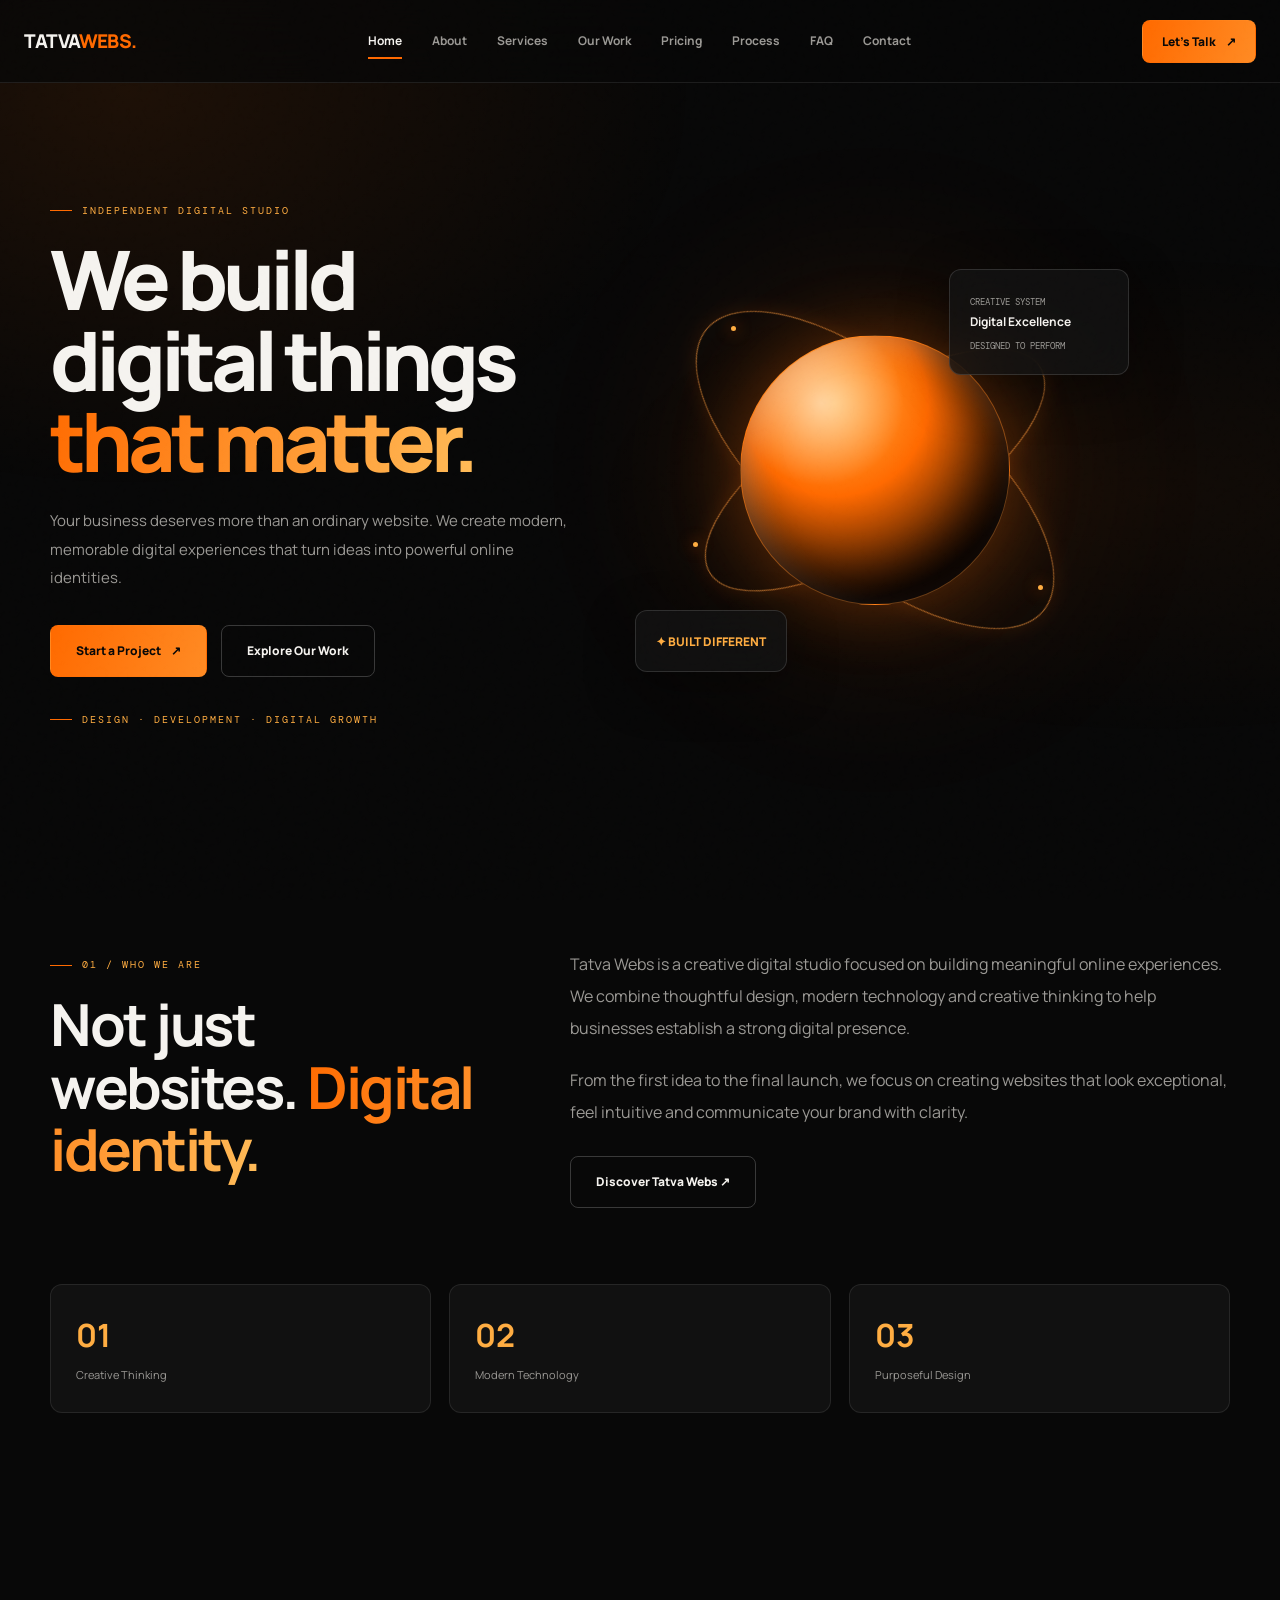
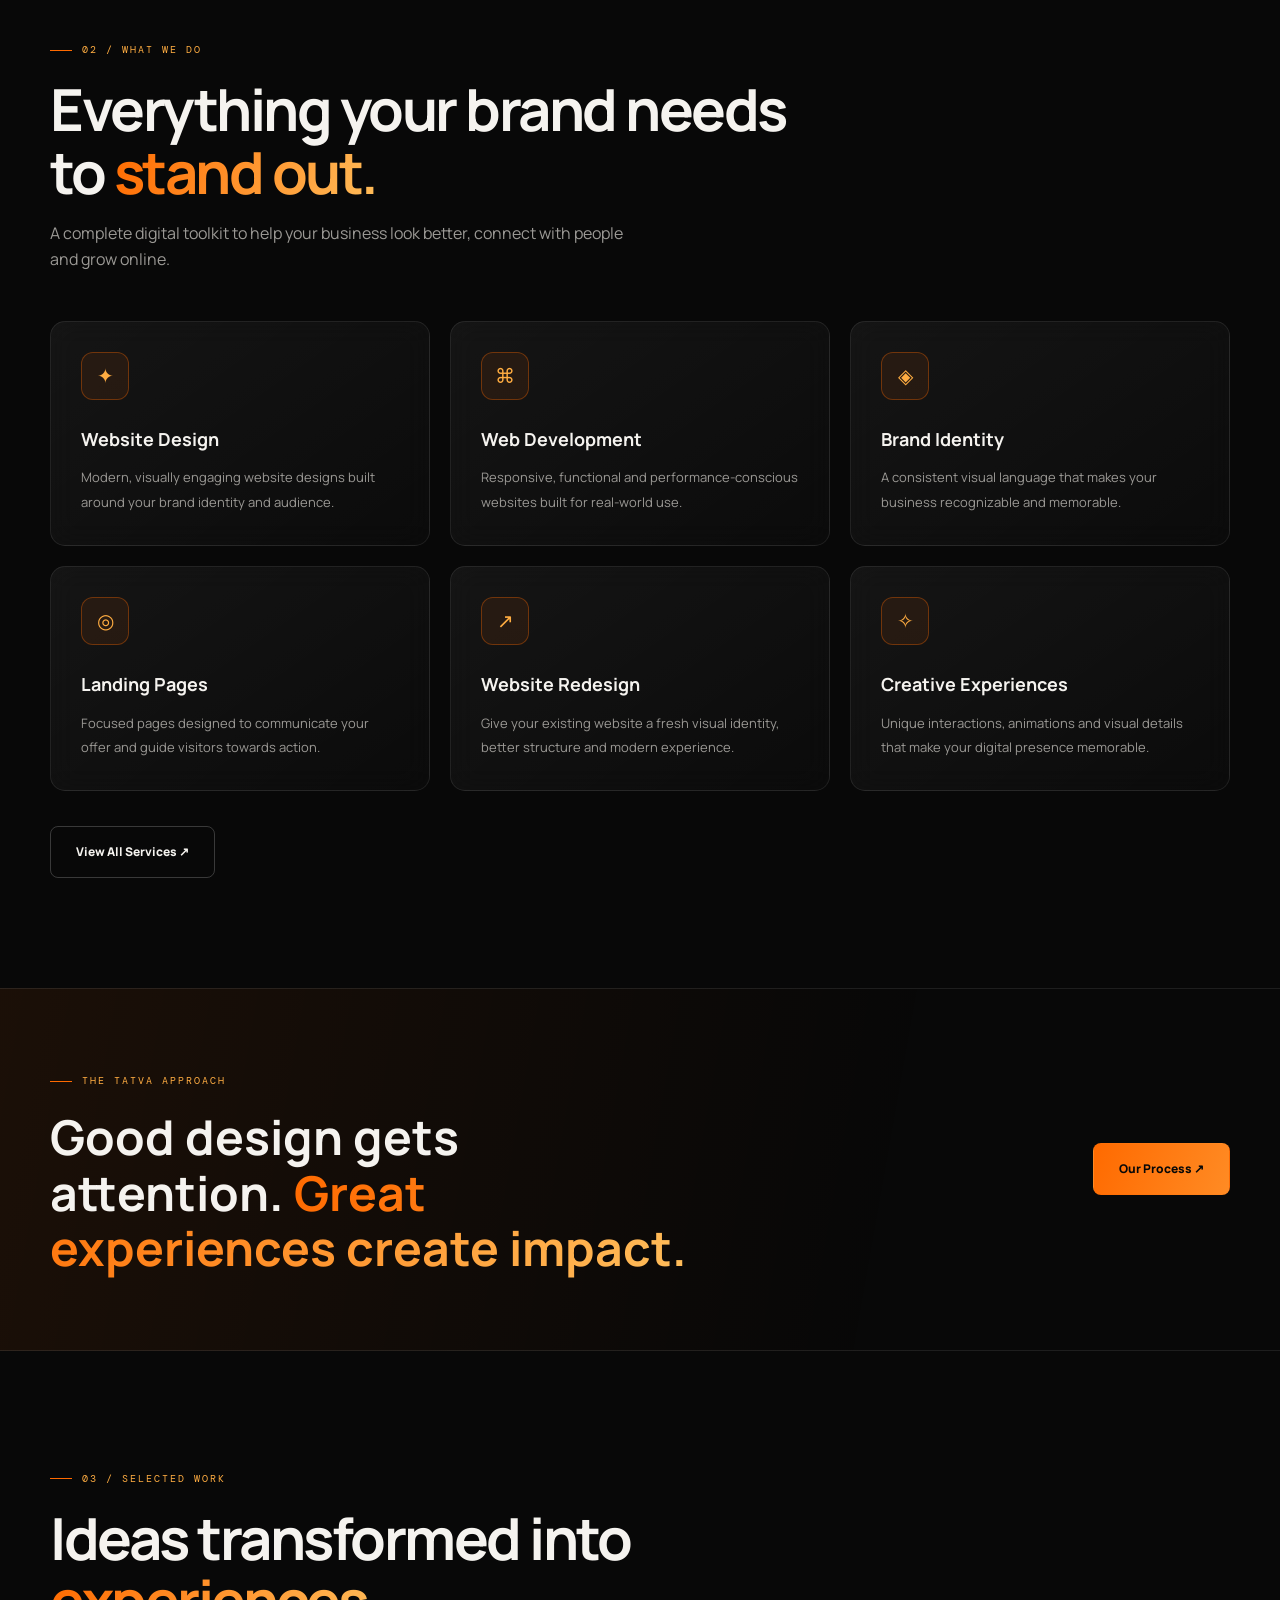
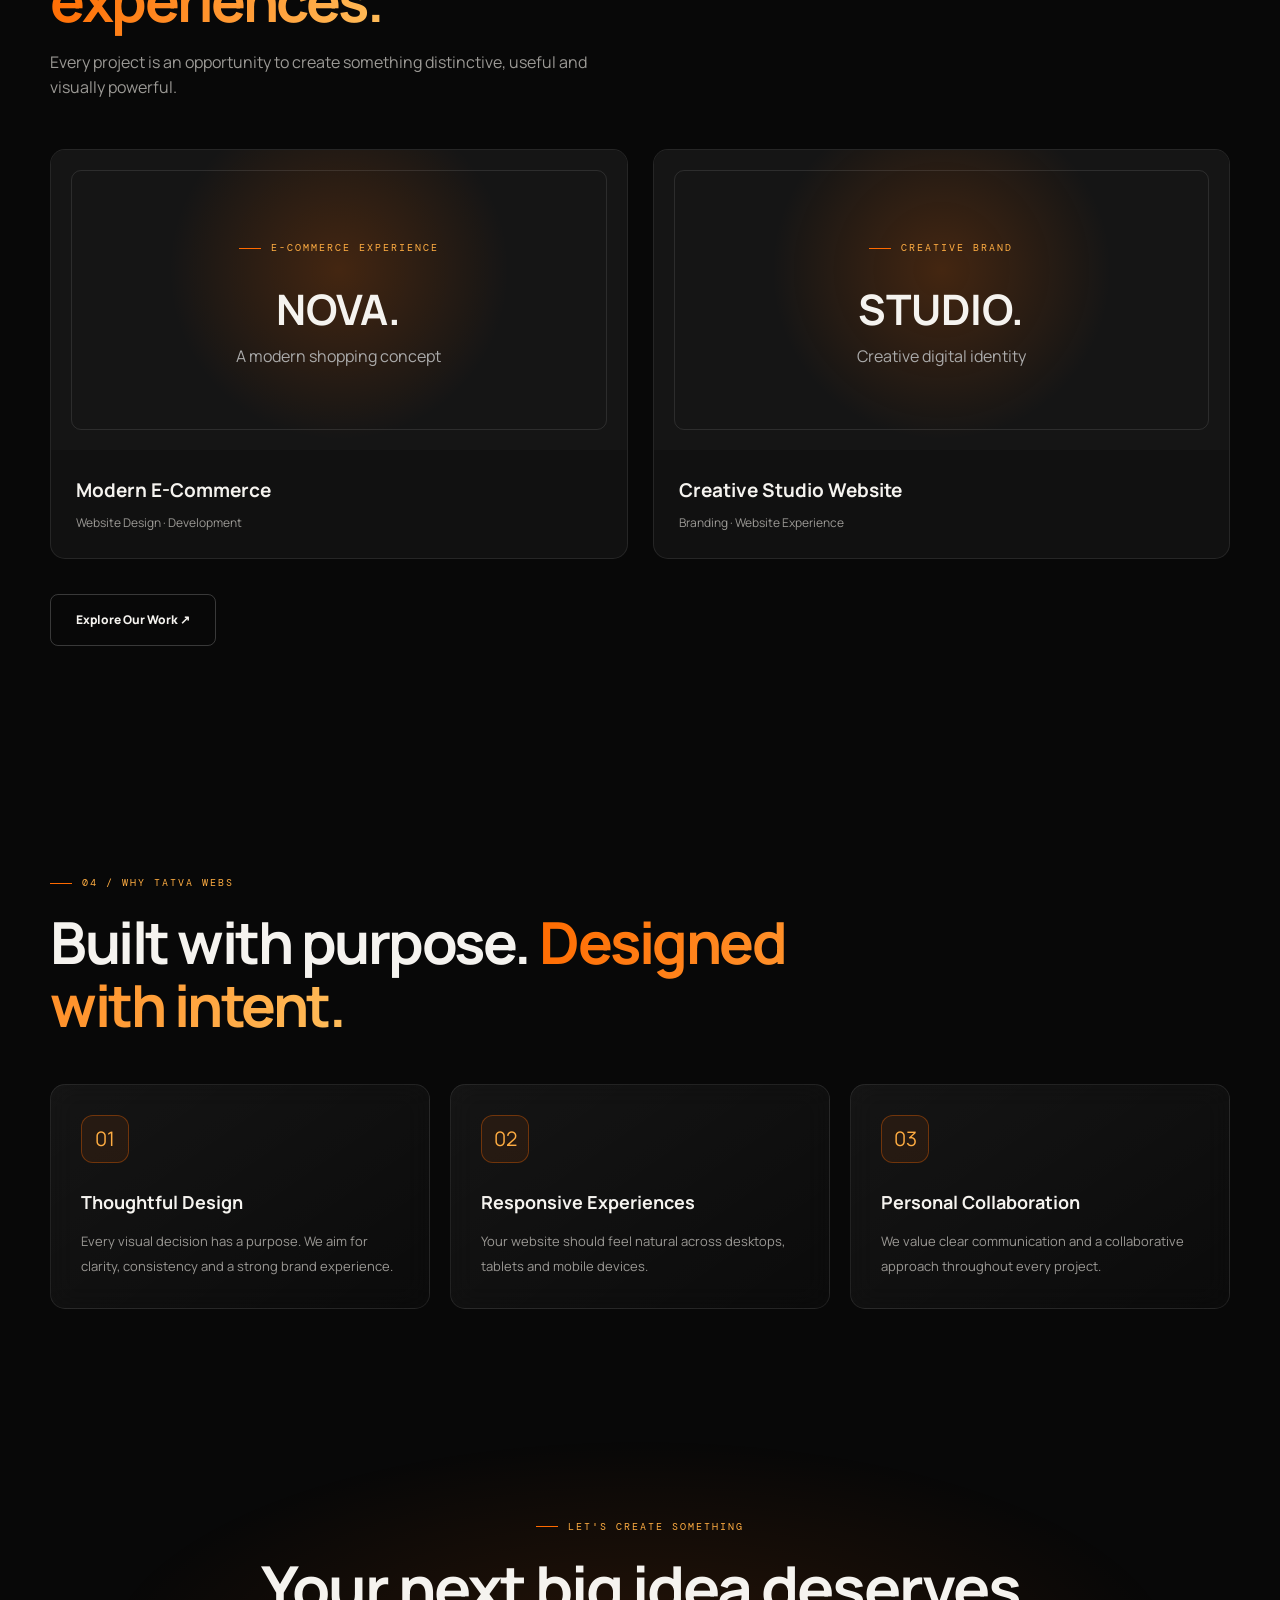
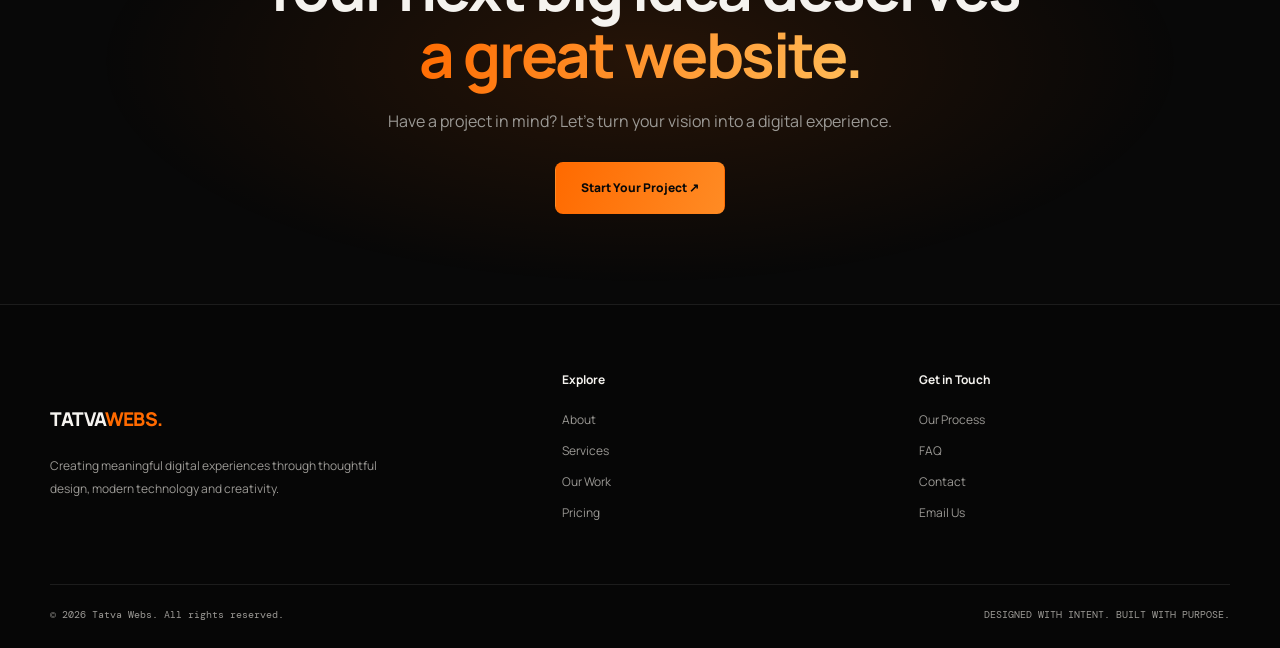
==== commit 730d1ae0: "Update index.html" ====
--- a/index.html
+++ b/index.html
@@ -1,469 +1,462 @@
-<!doctype html>
+
+<!DOCTYPE html>
 <html lang="en">
 <head>
-  <meta charset="utf-8">
-  <meta name="viewport" content="width=device-width, initial-scale=1">
+  <meta charset="UTF-8">
+  <meta name="viewport" content="width=device-width, initial-scale=1.0">
   <meta name="theme-color" content="#080808">
-
-  <meta name="description" content="Tatva Webs builds modern websites and digital experiences for ambitious businesses.">
-
-  <title>Tatva Webs — Where Ideas Become Reality</title>
-
-  <!-- TATVA WEBS FAVICON -->
-  <link rel="icon" type="image/png" sizes="32x32" href="assets/tatva-webs-logo.png">
-  <link rel="icon" type="image/png" sizes="192x192" href="assets/tatva-webs-logo.png">
-  <link rel="apple-touch-icon" href="assets/tatva-webs-logo.png">
-
-  <!-- STYLESHEET -->
+  <meta name="description" content="Tatva Webs creates premium websites and digital experiences for ambitious brands.">
+  <title>Tatva Webs | Digital Experiences That Matter</title>
   <link rel="stylesheet" href="styles.css">
-
-  <!-- JAVASCRIPT -->
-  <script defer src="script.js"></script>
 </head>
-<div class="cursor-dot"></div>
-<div class="cursor-ring"></div>
+
 <body data-page="home">
 
-  <!-- LOADER -->
-  <div class="loader" aria-hidden="true">
-    <img src="assets/tatva-webs-logo.png" alt="">
-    <span class="loader-line"></span>
-    <small>CRAFTING DIGITAL EXPERIENCES</small>
-  </div>
-
+  <!-- HEADER -->
+  <header class="site-header">
+    <div class="header-inner">
+
+      <a href="index.html" class="brand">
+        <span class="brand-text">TATVA<span>WEBS.</span></span>
+      </a>
+
+      <nav class="main-nav">
+        <a href="index.html" class="active">Home</a>
+        <a href="about.html">About</a>
+        <a href="services.html">Services</a>
+        <a href="work.html">Our Work</a>
+        <a href="pricing.html">Pricing</a>
+        <a href="process.html">Process</a>
+        <a href="faq.html">FAQ</a>
+        <a href="contact.html">Contact</a>
+      </nav>
+
+      <a href="contact.html" class="button button-small magnetic header-cta">
+        Let's Talk <span>↗</span>
+      </a>
+
+      <button class="menu-toggle" aria-label="Toggle navigation" aria-expanded="false">
+        <span></span>
+        <span></span>
+      </button>
+
+    </div>
+  </header>
+
+  <main>
+
+    <!-- HERO -->
+    <section class="hero section-shell" data-hero-scene>
+
+      <div class="hero-grid">
+
+        <div class="hero-copy">
+
+          <div class="eyebrow reveal">
+            Independent Digital Studio
+          </div>
+
+          <h1 class="hero-title reveal">
+            We build<br>
+            digital things<br>
+            <span>that matter.</span>
+          </h1>
+
+          <p class="hero-description reveal">
+            Your business deserves more than an ordinary website.
+            We create modern, memorable digital experiences that
+            turn ideas into powerful online identities.
+          </p>
+
+          <div class="hero-actions reveal">
+            <a href="contact.html" class="button magnetic">
+              Start a Project <span>↗</span>
+            </a>
+
+            <a href="work.html" class="button button-outline magnetic">
+              Explore Our Work
+            </a>
+          </div>
+
+          <p class="eyebrow reveal" style="margin-top:35px">
+            Design · Development · Digital Growth
+          </p>
+
+        </div>
+
+        <!-- HERO ART -->
+        <div class="hero-art">
+
+          <div class="hero-scene-glow"></div>
+
+          <div class="hero-orbit"></div>
+          <div class="hero-orbit"></div>
+
+          <div class="hero-core">
+            <div class="core-sphere"></div>
+          </div>
+
+          <div class="hero-panel hero-interface">
+            <small>CREATIVE SYSTEM</small>
+            <strong>Digital Excellence</strong>
+            <small>DESIGNED TO PERFORM</small>
+          </div>
+
+          <div class="hero-panel hero-chip">
+            <span>✦ BUILT DIFFERENT</span>
+          </div>
+
+          <div class="hero-spark" style="top:20%;left:20%"></div>
+          <div class="hero-spark" style="bottom:25%;right:15%"></div>
+          <div class="hero-spark" style="top:65%;left:12%"></div>
+
+        </div>
+
+      </div>
+    </section>
+
+    <!-- INTRODUCTION -->
+    <section class="section-shell section-pad">
+
+      <div class="intro-grid">
+
+        <div>
+          <div class="eyebrow reveal">01 / WHO WE ARE</div>
+
+          <div class="section-heading reveal">
+            <h2>
+              Not just websites.
+              <span class="text-gradient">Digital identity.</span>
+            </h2>
+          </div>
+        </div>
+
+        <div class="intro-copy reveal">
+          <p>
+            Tatva Webs is a creative digital studio focused on building
+            meaningful online experiences. We combine thoughtful design,
+            modern technology and creative thinking to help businesses
+            establish a strong digital presence.
+          </p>
+
+          <p style="margin-top:20px">
+            From the first idea to the final launch, we focus on creating
+            websites that look exceptional, feel intuitive and communicate
+            your brand with clarity.
+          </p>
+
+          <a href="about.html" class="button button-outline magnetic" style="margin-top:28px">
+            Discover Tatva Webs ↗
+          </a>
+        </div>
+
+      </div>
+
+      <div class="stats-grid">
+
+        <div class="stat-card reveal">
+          <strong>01</strong>
+          <span>Creative Thinking</span>
+        </div>
+
+        <div class="stat-card reveal">
+          <strong>02</strong>
+          <span>Modern Technology</span>
+        </div>
+
+        <div class="stat-card reveal">
+          <strong>03</strong>
+          <span>Purposeful Design</span>
+        </div>
+
+      </div>
+
+    </section>
+
+    <!-- SERVICES -->
+    <section class="section-shell section-pad">
+
+      <div class="section-heading">
+        <div class="eyebrow reveal">02 / WHAT WE DO</div>
+
+        <h2 class="reveal">
+          Everything your brand needs to
+          <span class="text-gradient">stand out.</span>
+        </h2>
+
+        <p class="reveal">
+          A complete digital toolkit to help your business look better,
+          connect with people and grow online.
+        </p>
+      </div>
+
+      <div class="service-grid">
+
+        <article class="service-card glass tilt-card reveal">
+          <div class="card-icon">✦</div>
+          <h3>Website Design</h3>
+          <p>
+            Modern, visually engaging website designs built around
+            your brand identity and audience.
+          </p>
+        </article>
+
+        <article class="service-card glass tilt-card reveal">
+          <div class="card-icon">⌘</div>
+          <h3>Web Development</h3>
+          <p>
+            Responsive, functional and performance-conscious
+            websites built for real-world use.
+          </p>
+        </article>
+
+        <article class="service-card glass tilt-card reveal">
+          <div class="card-icon">◈</div>
+          <h3>Brand Identity</h3>
+          <p>
+            A consistent visual language that makes your business
+            recognizable and memorable.
+          </p>
+        </article>
+
+        <article class="service-card glass tilt-card reveal">
+          <div class="card-icon">◎</div>
+          <h3>Landing Pages</h3>
+          <p>
+            Focused pages designed to communicate your offer
+            and guide visitors towards action.
+          </p>
+        </article>
+
+        <article class="service-card glass tilt-card reveal">
+          <div class="card-icon">↗</div>
+          <h3>Website Redesign</h3>
+          <p>
+            Give your existing website a fresh visual identity,
+            better structure and modern experience.
+          </p>
+        </article>
+
+        <article class="service-card glass tilt-card reveal">
+          <div class="card-icon">✧</div>
+          <h3>Creative Experiences</h3>
+          <p>
+            Unique interactions, animations and visual details
+            that make your digital presence memorable.
+          </p>
+        </article>
+
+      </div>
+
+      <div style="margin-top:35px">
+        <a href="services.html" class="button button-outline magnetic">
+          View All Services ↗
+        </a>
+      </div>
+
+    </section>
+
+    <!-- FEATURE BAND -->
+    <section class="feature-band">
+
+      <div class="section-shell feature-band-inner">
+
+        <div>
+          <div class="eyebrow reveal">THE TATVA APPROACH</div>
+
+          <h2 class="reveal">
+            Good design gets attention.
+            <span class="text-gradient">Great experiences create impact.</span>
+          </h2>
+        </div>
+
+        <a href="process.html" class="button magnetic reveal">
+          Our Process ↗
+        </a>
+
+      </div>
+
+    </section>
+
+    <!-- SELECTED WORK -->
+    <section class="section-shell section-pad">
+
+      <div class="section-heading">
+        <div class="eyebrow reveal">03 / SELECTED WORK</div>
+
+        <h2 class="reveal">
+          Ideas transformed into
+          <span class="text-gradient">experiences.</span>
+        </h2>
+
+        <p class="reveal">
+          Every project is an opportunity to create something
+          distinctive, useful and visually powerful.
+        </p>
+      </div>
+
+      <div class="project-grid">
+
+        <article class="project-card reveal">
+          <div class="project-visual mock-store">
+            <div style="text-align:center;padding:25px">
+              <div class="eyebrow">E-COMMERCE EXPERIENCE</div>
+              <h2 style="font-size:42px">NOVA.</h2>
+              <p style="color:#aaa">A modern shopping concept</p>
+            </div>
+          </div>
+
+          <div class="project-caption">
+            <h3>Modern E-Commerce</h3>
+            <p>Website Design · Development</p>
+          </div>
+        </article>
+
+        <article class="project-card reveal">
+          <div class="project-visual mock-studio">
+            <div style="text-align:center;padding:25px">
+              <div class="eyebrow">CREATIVE BRAND</div>
+              <h2 style="font-size:42px">STUDIO.</h2>
+              <p style="color:#aaa">Creative digital identity</p>
+            </div>
+          </div>
+
+          <div class="project-caption">
+            <h3>Creative Studio Website</h3>
+            <p>Branding · Website Experience</p>
+          </div>
+        </article>
+
+      </div>
+
+      <div style="margin-top:35px">
+        <a href="work.html" class="button button-outline magnetic">
+          Explore Our Work ↗
+        </a>
+      </div>
+
+    </section>
+
+    <!-- WHY TATVA -->
+    <section class="section-shell section-pad">
+
+      <div class="section-heading">
+        <div class="eyebrow reveal">04 / WHY TATVA WEBS</div>
+
+        <h2 class="reveal">
+          Built with purpose.
+          <span class="text-gradient">Designed with intent.</span>
+        </h2>
+      </div>
+
+      <div class="feature-grid">
+
+        <article class="feature-card glass tilt-card reveal">
+          <div class="card-icon">01</div>
+          <h3>Thoughtful Design</h3>
+          <p>
+            Every visual decision has a purpose. We aim for
+            clarity, consistency and a strong brand experience.
+          </p>
+        </article>
+
+        <article class="feature-card glass tilt-card reveal">
+          <div class="card-icon">02</div>
+          <h3>Responsive Experiences</h3>
+          <p>
+            Your website should feel natural across desktops,
+            tablets and mobile devices.
+          </p>
+        </article>
+
+        <article class="feature-card glass tilt-card reveal">
+          <div class="card-icon">03</div>
+          <h3>Personal Collaboration</h3>
+          <p>
+            We value clear communication and a collaborative
+            approach throughout every project.
+          </p>
+        </article>
+
+      </div>
+
+    </section>
+
+    <!-- CTA -->
+    <section class="cta-section section-shell">
+
+      <div class="eyebrow reveal">LET'S CREATE SOMETHING</div>
+
+      <h2 class="reveal">
+        Your next big idea deserves
+        <span class="text-gradient">a great website.</span>
+      </h2>
+
+      <p class="reveal">
+        Have a project in mind? Let's turn your vision
+        into a digital experience.
+      </p>
+
+      <a href="contact.html" class="button magnetic reveal">
+        Start Your Project ↗
+      </a>
+
+    </section>
+
+  </main>
+
+  <!-- FOOTER -->
+  <footer class="site-footer">
+
+    <div class="section-shell">
+
+      <div class="footer-top">
+
+        <div class="footer-brand">
+          <div>
+            <a href="index.html" class="brand">
+              <span class="brand-text">TATVA<span>WEBS.</span></span>
+            </a>
+
+            <p>
+              Creating meaningful digital experiences through
+              thoughtful design, modern technology and creativity.
+            </p>
+          </div>
+        </div>
+
+        <div class="footer-column">
+          <h4>Explore</h4>
+          <a href="about.html">About</a>
+          <a href="services.html">Services</a>
+          <a href="work.html">Our Work</a>
+          <a href="pricing.html">Pricing</a>
+        </div>
+
+        <div class="footer-column">
+          <h4>Get in Touch</h4>
+          <a href="process.html">Our Process</a>
+          <a href="faq.html">FAQ</a>
+          <a href="contact.html">Contact</a>
+          <a href="mailto:hello@tatvawebs.com">Email Us</a>
+        </div>
+
+      </div>
+
+      <div class="footer-bottom">
+        <span>© <span data-year></span> Tatva Webs. All rights reserved.</span>
+        <span>DESIGNED WITH INTENT. BUILT WITH PURPOSE.</span>
+      </div>
+
+    </div>
+
+  </footer>
+
+  <!-- ADVANCED CURSOR -->
   <div class="cursor-dot"></div>
   <div class="cursor-ring"></div>
-  <div class="scroll-progress"></div>
-
-  <!-- HEADER -->
-  <header class="site-header">
-
-    <a class="brand" href="index.html">
-      <img src="assets/tatva-webs-logo.png" alt="Tatva Webs logo">
-    </a>
-
-    <button class="menu-toggle" aria-label="Toggle navigation" aria-expanded="false">
-      <i></i>
-      <i></i>
-    </button>
-
-    <nav class="main-nav">
-      <a class="active" href="index.html">Home</a>
-      <a href="about.html">About</a>
-      <a href="services.html">Services</a>
-      <a href="work.html">Our Work</a>
-      <a href="pricing.html">Pricing</a>
-      <a href="process.html">Process</a>
-      <a href="faq.html">FAQ</a>
-      <a href="contact.html">Contact</a>
-    </nav>
-
-    <a class="button button-small header-cta magnetic" href="contact.html">
-      Start a project <span>↗</span>
-    </a>
-
-  </header>
-
-  <main>
-
-    <!-- HERO SECTION -->
-    <section class="hero section-shell">
-
-      <div class="hero-grid"></div>
-      <div class="hero-glow"></div>
-
-      <div class="hero-copy">
-
-        <p class="eyebrow reveal">
-          <span class="eyebrow-dot"></span>
-          INDEPENDENT DIGITAL STUDIO
-        </p>
-
-        <h1 class="hero-title">
-          <span class="line-reveal">We turn ideas</span>
-          <span class="line-reveal">into <em>digital</em></span>
-          <span class="line-reveal">experiences<span class="orange">.</span></span>
-        </h1>
-
-        <!-- COMPANY TAGLINE -->
-        <p class="hero-tagline reveal">
-          Where Ideas Become Reality.
-        </p>
-
-        <p class="hero-description reveal">
-          Thoughtful design. Bold technology. Websites that help ambitious businesses move forward.
-        </p>
-
-        <div class="hero-actions reveal">
-
-          <a class="button magnetic" href="contact.html">
-            Start a project <span>↗</span>
-          </a>
-
-          <a class="text-link" href="work.html">
-            Explore our work <span>→</span>
-          </a>
-
-        </div>
-
-        <div class="hero-meta reveal">
-          <span>DESIGN-LED DEVELOPMENT</span>
-          <span>BUILT WITH PURPOSE</span>
-        </div>
-
-      </div>
-
-      
-<!-- CINEMATIC 3D HERO ART -->
-<div class="hero-art reveal" data-hero-scene>
-
-  <div class="hero-scene-grid" aria-hidden="true"></div>
-
-  <!-- Atmospheric lighting -->
-  <div class="hero-scene-glow"></div>
-
-  <!-- Rotating orbit system -->
-  <div class="hero-orbit orbit-one" aria-hidden="true">
-    <span></span>
-  </div>
-
-  <div class="hero-orbit orbit-two" aria-hidden="true">
-    <span></span>
-  </div>
-
-  <div class="hero-orbit orbit-three" aria-hidden="true">
-    <span></span>
-  </div>
-
-  <!-- Central 3D object -->
-  <div class="hero-core" aria-hidden="true">
-    <div class="core-halo"></div>
-    <div class="core-sphere">
-      <div class="sphere-highlight"></div>
-      <div class="sphere-reflection"></div>
-      <div class="sphere-shadow"></div>
-    </div>
-    <div class="core-base"></div>
-  </div>
-
-  <!-- Floating glass interface -->
-  <div class="hero-panel glass hero-interface">
-
-    <div class="panel-top">
-      <span class="window-dots">
-        <i></i>
-        <i></i>
-        <i></i>
-      </span>
-
-      <span>TATVA / DIGITAL STUDIO</span>
-      <span>↗</span>
-    </div>
-
-    <div class="panel-content">
-
-      <div class="panel-kicker">DIGITAL, REIMAGINED</div>
-
-      <div class="panel-heading">
-        Make your<br>
-        <b>mark online.</b>
-      </div>
-
-      <div class="panel-bars">
-        <i></i>
-        <i></i>
-        <i></i>
-      </div>
-
-      <div class="panel-footer">
-        <span>DESIGN / DEVELOP / LAUNCH</span>
-        <b>TW®</b>
-      </div>
-
-    </div>
-  </div>
-
-  <!-- Floating information cards -->
-  <div class="floating-chip chip-one glass">
-    <span class="chip-icon">✳</span>
-    <span>Made to<br><b>stand out</b></span>
-  </div>
-
-  <div class="floating-chip chip-two glass">
-    <span class="pulse"></span>
-    BUILT FOR WHAT'S NEXT
-  </div>
-
-  <div class="hero-status glass">
-    <span class="status-indicator"></span>
-    <span>
-      <small>CREATIVE MODE</small>
-      <b>ALWAYS EVOLVING</b>
-    </span>
-  </div>
-
-  <!-- Decorative light particles -->
-  <div class="hero-spark spark-one"></div>
-  <div class="hero-spark spark-two"></div>
-  <div class="hero-spark spark-three"></div>
-
-</div>
-
-    </section>
-    <!-- INTRO SECTION -->
-    <section class="intro section-shell section-pad" id="intro">
-
-      <div class="section-label reveal">
-        01 / THE STUDIO
-      </div>
-
-      <div class="intro-content">
-
-        <h2 class="reveal">
-          Your business deserves<br>
-          more than <em>just a website.</em>
-        </h2>
-
-        <p class="reveal">
-          Tatva Webs brings strategy, creativity and technology together to create digital experiences that make a meaningful first impression — and keep working long after the first click.
-        </p>
-
-        <a class="text-link reveal" href="about.html">
-          Get to know us <span>→</span>
-        </a>
-
-      </div>
-    </section>
-
-    <!-- SERVICES SECTION -->
-    <section class="services-preview section-shell section-pad">
-
-      <div class="section-heading reveal">
-
-        <div>
-          <div class="section-label">
-            02 / WHAT WE DO
-          </div>
-
-          <h2>
-            Digital solutions.<br>
-            <em>Real possibilities.</em>
-          </h2>
-        </div>
-
-        <a class="text-link" href="services.html">
-          All services <span>↗</span>
-        </a>
-
-      </div>
-
-      <div class="service-grid">
-
-        <a class="service-card glass tilt-card reveal" href="services.html">
-          <span class="card-index">01</span>
-          <span class="service-symbol">▧</span>
-          <h3>Business websites</h3>
-          <p>
-            Build credibility and give your business a digital home that works as hard as you do.
-          </p>
-          <span class="card-arrow">↗</span>
-        </a>
-
-        <a class="service-card glass tilt-card reveal" href="services.html">
-          <span class="card-index">02</span>
-          <span class="service-symbol">◈</span>
-          <h3>E-commerce</h3>
-          <p>
-            Turn your products into an intuitive online shopping experience.
-          </p>
-          <span class="card-arrow">↗</span>
-        </a>
-
-        <a class="service-card glass tilt-card reveal" href="services.html">
-          <span class="card-index">03</span>
-          <span class="service-symbol">⌘</span>
-          <h3>Landing pages</h3>
-          <p>
-            Focused, compelling pages designed around one clear goal.
-          </p>
-          <span class="card-arrow">↗</span>
-        </a>
-
-      </div>
-    </section>
-
-    <!-- FEATURE SECTION -->
-    <section class="feature-band section-shell">
-
-      <div class="feature-orb"></div>
-
-      <div class="section-label reveal">
-        03 / THE DIFFERENCE
-      </div>
-
-      <h2 class="reveal">
-        Good design gets attention.<br>
-        <em>Great experiences earn trust.</em>
-      </h2>
-
-      <div class="feature-points">
-
-        <div class="reveal">
-          <b>01</b>
-          <span>Thoughtful by design</span>
-        </div>
-
-        <div class="reveal">
-          <b>02</b>
-          <span>Responsive by default</span>
-        </div>
-
-        <div class="reveal">
-          <b>03</b>
-          <span>Built around your goals</span>
-        </div>
-
-      </div>
-    </section>
-
-    <!-- WORK SECTION -->
-    <section class="work-preview section-shell section-pad">
-
-      <div class="section-heading reveal">
-
-        <div>
-          <div class="section-label">
-            04 / SELECTED WORK
-          </div>
-
-          <h2>
-            Ideas made <em>visible.</em>
-          </h2>
-        </div>
-
-        <a class="text-link" href="work.html">
-          Explore projects <span>↗</span>
-        </a>
-
-      </div>
-
-      <div class="project-grid">
-
-        <a class="project-card project-one reveal" href="work.html">
-
-          <div class="project-visual mock-store">
-            <span class="mock-label">CONCEPT PROJECT / 01</span>
-            <div class="mock-store-title">
-              Objects<br>
-              with purpose.
-            </div>
-            <div class="mock-store-shape"></div>
-          </div>
-
-          <div class="project-caption">
-
-            <div>
-              <h3>Forma Objects</h3>
-              <p>Concept / E-commerce</p>
-            </div>
-
-            <span>↗</span>
-
-          </div>
-        </a>
-
-        <a class="project-card project-two reveal" href="work.html">
-
-          <div class="project-visual mock-studio">
-            <span class="mock-label">CONCEPT PROJECT / 02</span>
-
-            <div class="mock-store-title">
-              A better<br>
-              kind of stay.
-            </div>
-
-            <div class="mock-store-circle"></div>
-          </div>
-
-          <div class="project-caption">
-
-            <div>
-              <h3>Stillhouse Retreat</h3>
-              <p>Concept / Hospitality</p>
-            </div>
-
-            <span>↗</span>
-
-          </div>
-        </a>
-
-      </div>
-    </section>
-
-    <!-- CTA SECTION -->
-    <section class="cta-section section-shell">
-
-      <div class="cta-glow"></div>
-
-      <div class="section-label reveal">
-        05 / YOUR NEXT MOVE
-      </div>
-
-      <h2 class="reveal">
-        Have an idea?<br>
-        <em>Let's make it real.</em>
-      </h2>
-
-      <p class="reveal">
-        Tell us what you're building. We'll help you figure out what comes next.
-      </p>
-
-      <a class="button magnetic reveal" href="contact.html">
-        Let's talk <span>↗</span>
-      </a>
-
-    </section>
-
-  </main>
-
-  <!-- FOOTER -->
-  <footer class="site-footer">
-
-    <div class="footer-top">
-
-      <a class="footer-brand" href="index.html">
-        <img src="assets/tatva-webs-logo.png" alt="Tatva Webs logo">
-      </a>
-
-      <p>
-        Building digital experiences<br>
-        that help businesses move forward.
-      </p>
-
-      <a class="footer-email" href="contact.html">
-        Have a project in mind?
-        <b>Let's talk ↗</b>
-      </a>
-
-    </div>
-
-    <div class="footer-bottom">
-
-      <span>
-        © <span data-year></span> TATVA WEBS. ALL RIGHTS RESERVED.
-      </span>
-
-      <div>
-        <a href="services.html">Services</a>
-        <a href="work.html">Work</a>
-        <a href="contact.html">Contact</a>
-      </div>
-
-      <span>DESIGNED WITH INTENTION.</span>
-
-    </div>
-
-  </footer>
+
+  <script src="script.js"></script>
 
 </body>
 </html>
--- a/styles.css
+++ b/styles.css
@@ -1,23 +1,33 @@
+
 @import url('https://fonts.googleapis.com/css2?family=DM+Mono:wght@400;500&family=Manrope:wght@400;500;600;700;800&display=swap');
+
+/* =========================================
+   TATVA WEBS — COMPLETE DESIGN SYSTEM
+========================================= */
 
 :root {
   --bg: #080808;
-  --panel: #111;
+  --panel: #111111;
   --panel2: #171717;
+  --panel3: #202020;
   --orange: #ff6a00;
   --amber: #ffad42;
   --white: #f5f3ef;
   --muted: #9b9995;
-  --line: rgba(255, 255, 255, 0.1);
-  --ease: cubic-bezier(.22, 1, .36, 1);
-  --radius: 22px;
-  --shell: 1180px;
-}
+  --line: rgba(255,255,255,.09);
+  --orange-glow: rgba(255,106,0,.25);
+  --ease: cubic-bezier(.2,.8,.2,1);
+  --scroll-progress: 0%;
+}
+
+/* =========================================
+   RESET
+========================================= */
 
 * {
-  box-sizing: border-box;
   margin: 0;
   padding: 0;
+  box-sizing: border-box;
 }
 
 html {
@@ -26,15 +36,12 @@
 }
 
 body {
-  min-width: 320px;
-  background:
-    radial-gradient(ellipse at 80% 0%, rgba(255, 106, 0, .09), transparent 34%),
-    radial-gradient(ellipse at 0% 45%, rgba(255, 106, 0, .035), transparent 30%),
-    var(--bg);
+  min-height: 100vh;
+  overflow-x: hidden;
+  background: var(--bg);
   color: var(--white);
   font-family: 'Manrope', sans-serif;
   line-height: 1.6;
-  overflow-x: hidden;
   -webkit-font-smoothing: antialiased;
 }
 
@@ -42,32 +49,21 @@
   content: "";
   position: fixed;
   inset: 0;
-  z-index: 0;
+  z-index: -1;
   pointer-events: none;
-  opacity: .12;
-  background-image: url("data:image/svg+xml,%3Csvg viewBox='0 0 180 180' xmlns='http://www.w3.org/2000/svg'%3E%3Cfilter id='n'%3E%3CfeTurbulence type='fractalNoise' baseFrequency='.9' numOctaves='3' stitchTiles='stitch'/%3E%3C/filter%3E%3Crect width='100%25' height='100%25' filter='url(%23n)' opacity='.18'/%3E%3C/svg%3E");
+  background:
+    radial-gradient(ellipse at 10% 10%, rgba(255,106,0,.09), transparent 35%),
+    radial-gradient(ellipse at 90% 55%, rgba(255,106,0,.045), transparent 35%);
 }
 
 body::after {
   content: "";
   position: fixed;
-  width: 480px;
-  height: 480px;
-  top: -220px;
-  right: -180px;
-  border-radius: 50%;
-  background: rgba(255, 106, 0, .07);
-  filter: blur(110px);
+  inset: 0;
+  z-index: 9990;
   pointer-events: none;
-  z-index: 0;
-}
-
-main,
-header,
-footer,
-section {
-  position: relative;
-  z-index: 1;
+  opacity: .025;
+  background-image: url("data:image/svg+xml,%3Csvg viewBox='0 0 180 180' xmlns='http://www.w3.org/2000/svg'%3E%3Cfilter id='n'%3E%3CfeTurbulence type='fractalNoise' baseFrequency='.9' numOctaves='3' stitchTiles='stitch'/%3E%3C/filter%3E%3Crect width='100%25' height='100%25' filter='url(%23n)' opacity='.3'/%3E%3C/svg%3E");
 }
 
 a {
@@ -82,19 +78,19 @@
   font: inherit;
 }
 
-button,
-a {
-  -webkit-tap-highlight-color: transparent;
-}
-
 button {
-  color: inherit;
+  cursor: pointer;
 }
 
 img,
+video,
 svg {
+  max-width: 100%;
+}
+
+img {
   display: block;
-  max-width: 100%;
+  height: auto;
 }
 
 ::selection {
@@ -104,7 +100,7 @@
 
 .container,
 .section-shell {
-  width: min(var(--shell), calc(100% - 48px));
+  width: min(1180px, calc(100% - 48px));
   margin-inline: auto;
 }
 
@@ -112,114 +108,109 @@
   padding-block: 110px;
 }
 
-.mono,
-.eyebrow,
-.nav-label,
-.project-index,
-.card-index,
-.process-number {
-  font-family: 'DM Mono', monospace;
-}
-
-.eyebrow {
+section {
+  position: relative;
+}
+
+/* =========================================
+   IMPORTANT LOGO SIZE PROTECTION
+========================================= */
+
+.brand img,
+.footer-brand img,
+.site-logo,
+.logo-image {
+  display: block;
+  width: auto !important;
+  height: 42px !important;
+  max-width: 190px !important;
+  max-height: 52px !important;
+  object-fit: contain;
+}
+
+.brand,
+.footer-brand {
   display: inline-flex;
   align-items: center;
-  gap: 10px;
-  color: var(--amber);
-  font-size: 11px;
-  letter-spacing: .15em;
-  text-transform: uppercase;
-}
-
-.eyebrow::before {
-  content: "";
-  width: 22px;
-  height: 1px;
-  background: var(--orange);
-}
-
-.muted {
-  color: var(--muted);
+  gap: 12px;
+  flex-shrink: 0;
+}
+
+.brand-text {
+  font-size: 19px;
+  font-weight: 800;
+  letter-spacing: -.8px;
+}
+
+.brand-text span {
+  color: var(--orange);
+}
+
+/* =========================================
+   LOADER — FAILSAFE
+========================================= */
+
+.loader,
+.preloader,
+#loader,
+#preloader,
+.loading-screen {
+  position: fixed;
+  inset: 0;
+  z-index: 10001;
+  display: flex;
+  align-items: center;
+  justify-content: center;
+  background: #080808;
+  transition: opacity .5s ease, visibility .5s ease;
+}
+
+.loader img,
+.preloader img,
+#loader img,
+#preloader img,
+.loading-screen img {
+  width: 110px !important;
+  height: 110px !important;
+  max-width: 110px !important;
+  max-height: 110px !important;
+  object-fit: contain !important;
+}
+
+.loader.done,
+.preloader.done,
+#loader.done,
+#preloader.done,
+.loading-screen.done {
+  opacity: 0 !important;
+  visibility: hidden !important;
+  pointer-events: none !important;
+}
+
+body.page-loaded .loader,
+body.page-loaded .preloader,
+body.page-loaded #loader,
+body.page-loaded #preloader,
+body.page-loaded .loading-screen {
+  opacity: 0;
+  visibility: hidden;
+  pointer-events: none;
 }
 
 /* =========================================
    SCROLL PROGRESS
 ========================================= */
 
-.scroll-progress {
+.scroll-progress,
+#scroll-progress {
   position: fixed;
   top: 0;
   left: 0;
-  width: 0;
-  height: 2px;
-  z-index: 1000;
+  z-index: 10002;
+  width: var(--scroll-progress);
+  height: 3px;
   background: linear-gradient(90deg, var(--orange), var(--amber));
-  box-shadow: 0 0 12px rgba(255, 106, 0, .5);
-}
-
-/* =========================================
-   LOADER
-========================================= */
-
-.site-loader {
-  position: fixed;
-  inset: 0;
-  z-index: 9999;
-  display: grid;
-  place-items: center;
-  background: #080808;
-  transition: opacity .7s var(--ease), visibility .7s var(--ease);
-}
-
-.site-loader.is-loaded {
-  opacity: 0;
-  visibility: hidden;
-  pointer-events: none;
-}
-
-.loader-inner {
-  display: grid;
-  justify-items: center;
-  gap: 18px;
-}
-
-.loader-logo {
-  font-size: clamp(26px, 5vw, 42px);
-  font-weight: 800;
-  letter-spacing: -.07em;
-}
-
-.loader-logo span {
-  color: var(--orange);
-}
-
-.loader-line {
-  width: 140px;
-  height: 2px;
-  overflow: hidden;
-  background: rgba(255, 255, 255, .1);
-}
-
-.loader-line::after {
-  content: "";
-  display: block;
-  width: 45%;
-  height: 100%;
-  background: linear-gradient(90deg, var(--orange), var(--amber));
-  animation: loaderProgress 1.2s var(--ease) infinite;
-}
-
-.loader-text {
-  color: var(--muted);
-  font-family: 'DM Mono', monospace;
-  font-size: 10px;
-  letter-spacing: .16em;
-  text-transform: uppercase;
-}
-
-@keyframes loaderProgress {
-  from { transform: translateX(-110%); }
-  to { transform: translateX(330%); }
+  box-shadow: 0 0 12px var(--orange-glow);
 }
 
 /* =========================================
@@ -228,78 +219,48 @@
 
 .site-header {
   position: sticky;
-  top: 12px;
-  z-index: 100;
-  width: min(1240px, calc(100% - 32px));
-  margin: 12px auto -96px;
-  padding: 13px 18px;
+  top: 0;
+  z-index: 1000;
+  width: 100%;
+  background: rgba(8,8,8,.78);
+  backdrop-filter: blur(22px);
+  -webkit-backdrop-filter: blur(22px);
+  border-bottom: 1px solid var(--line);
+}
+
+.header-inner {
+  width: min(1280px, calc(100% - 48px));
+  min-height: 82px;
+  margin: auto;
   display: flex;
   align-items: center;
   justify-content: space-between;
-  gap: 24px;
-  border: 1px solid rgba(255, 255, 255, .09);
-  border-radius: 16px;
-  background: rgba(12, 12, 12, .78);
-  backdrop-filter: blur(22px);
-  -webkit-backdrop-filter: blur(22px);
-  transition: background .3s ease, border-color .3s ease;
-}
-
-.site-header.scrolled {
-  background: rgba(8, 8, 8, .94);
-  border-color: rgba(255, 106, 0, .2);
-}
-
-.brand {
-  display: inline-flex;
-  align-items: center;
-  gap: 10px;
-  flex-shrink: 0;
-  font-size: 20px;
-  font-weight: 800;
-  letter-spacing: -.07em;
-}
-
-.brand-mark {
-  width: 29px;
-  height: 29px;
-  display: grid;
-  place-items: center;
-  border-radius: 9px;
-  color: #080808;
-  background: linear-gradient(135deg, var(--orange), var(--amber));
-  font-size: 16px;
-  font-weight: 800;
-}
-
-.brand span:last-child {
-  color: var(--orange);
+  gap: 30px;
 }
 
 .main-nav {
   display: flex;
   align-items: center;
-  justify-content: center;
-  gap: clamp(14px, 2.1vw, 28px);
+  gap: 30px;
 }
 
 .main-nav a {
   position: relative;
-  color: #aaa6a1;
+  color: var(--muted);
   font-size: 12px;
-  font-weight: 600;
-  transition: color .25s ease;
+  font-weight: 700;
+  transition: color .3s ease;
 }
 
 .main-nav a::after {
   content: "";
   position: absolute;
   left: 0;
-  right: 100%;
-  bottom: -7px;
-  height: 1px;
+  bottom: -8px;
+  width: 0;
+  height: 2px;
   background: var(--orange);
-  transition: right .3s var(--ease);
+  transition: width .3s ease;
 }
 
 .main-nav a:hover,
@@ -309,38 +270,34 @@
 
 .main-nav a:hover::after,
 .main-nav a.active::after {
-  right: 0;
-}
-
-.header-cta {
-  flex-shrink: 0;
+  width: 100%;
 }
 
 .menu-toggle {
   display: none;
-  width: 42px;
-  height: 42px;
+  width: 44px;
+  height: 44px;
   border: 1px solid var(--line);
-  border-radius: 11px;
-  background: rgba(255, 255, 255, .04);
-  cursor: pointer;
+  border-radius: 12px;
+  background: var(--panel);
+  color: var(--white);
 }
 
 .menu-toggle span {
   display: block;
-  width: 17px;
-  height: 1px;
+  width: 19px;
+  height: 2px;
   margin: 5px auto;
-  background: var(--white);
-  transition: transform .3s ease;
+  background: currentColor;
+  transition: .3s ease;
 }
 
 .menu-toggle.active span:first-child {
-  transform: translateY(3px) rotate(45deg);
+  transform: translateY(3.5px) rotate(45deg);
 }
 
 .menu-toggle.active span:last-child {
-  transform: translateY(-3px) rotate(-45deg);
+  transform: translateY(-3.5px) rotate(-45deg);
 }
 
 /* =========================================
@@ -354,29 +311,24 @@
   justify-content: center;
   gap: 10px;
   min-height: 52px;
-  padding: 0 24px;
+  padding: 0 25px;
   overflow: hidden;
   border: 1px solid transparent;
-  border-radius: 9px;
-  color: #090909;
-  background: linear-gradient(115deg, var(--orange), var(--amber));
+  border-radius: 8px;
+  background: linear-gradient(110deg, var(--orange), #ff8b24);
+  color: #080808;
   font-size: 12px;
   font-weight: 800;
-  transition:
-    transform .3s var(--ease),
-    box-shadow .3s ease,
-    border-color .3s ease,
-    background .3s ease;
-  cursor: pointer;
+  transition: transform .3s var(--ease), box-shadow .3s ease;
 }
 
 .button::before {
   content: "";
   position: absolute;
   inset: 0;
-  background: linear-gradient(110deg, transparent 25%, rgba(255,255,255,.3), transparent 70%);
+  background: linear-gradient(110deg, transparent, rgba(255,255,255,.25), transparent);
   transform: translateX(-120%);
-  transition: transform .65s var(--ease);
+  transition: transform .6s ease;
 }
 
 .button:hover::before {
@@ -384,35 +336,94 @@
 }
 
 .button:hover {
-  transform: translateY(-3px);
-  box-shadow: 0 12px 35px rgba(255, 106, 0, .2);
+  box-shadow: 0 10px 35px var(--orange-glow);
 }
 
 .button-small {
-  min-height: 40px;
-  padding-inline: 16px;
-  font-size: 11px;
+  min-height: 43px;
+  padding-inline: 19px;
 }
 
 .button-outline {
+  border-color: rgba(255,255,255,.2);
+  background: transparent;
   color: var(--white);
-  border-color: rgba(255, 255, 255, .2);
-  background: rgba(255, 255, 255, .035);
 }
 
 .button-outline:hover {
-  border-color: rgba(255, 106, 0, .5);
-  background: rgba(255, 106, 0, .08);
-  box-shadow: none;
-}
-
-.button-arrow {
-  font-size: 16px;
-  transition: transform .3s ease;
-}
-
-.button:hover .button-arrow {
-  transform: translateX(4px);
+  border-color: var(--orange);
+  color: var(--amber);
+}
+
+.magnetic {
+  will-change: transform;
+}
+
+/* =========================================
+   TYPOGRAPHY
+========================================= */
+
+.eyebrow {
+  display: inline-flex;
+  align-items: center;
+  gap: 10px;
+  margin-bottom: 20px;
+  color: var(--amber);
+  font-family: 'DM Mono', monospace;
+  font-size: 10px;
+  letter-spacing: 2px;
+  text-transform: uppercase;
+}
+
+.eyebrow::before {
+  content: "";
+  width: 22px;
+  height: 1px;
+  background: var(--orange);
+}
+
+.page-title,
+.hero-title {
+  max-width: 950px;
+  font-size: clamp(42px, 7vw, 88px);
+  font-weight: 800;
+  line-height: .99;
+  letter-spacing: -5px;
+}
+
+.page-title span,
+.hero-title span,
+.text-gradient {
+  color: var(--orange);
+  background: linear-gradient(110deg, #ff6a00, #ffbd5a);
+  background-clip: text;
+  -webkit-background-clip: text;
+  -webkit-text-fill-color: transparent;
+}
+
+.page-lead {
+  max-width: 620px;
+  margin-top: 24px;
+  color: var(--muted);
+  font-size: 15px;
+  line-height: 1.9;
+}
+
+.section-heading {
+  max-width: 750px;
+  margin-bottom: 48px;
+}
+
+.section-heading h2 {
+  font-size: clamp(32px, 5vw, 58px);
+  line-height: 1.08;
+  letter-spacing: -2.5px;
+}
+
+.section-heading p {
+  max-width: 580px;
+  margin-top: 18px;
+  color: var(--muted);
 }
 
 /* =========================================
@@ -420,100 +431,51 @@
 ========================================= */
 
 .hero {
-  min-height: 790px;
-  padding-top: 170px;
-  padding-bottom: 110px;
-  display: grid;
+  position: relative;
+  min-height: 700px;
+  padding-block: 110px 90px;
+  display: flex;
   align-items: center;
-  overflow: hidden;
 }
 
 .hero-grid {
   display: grid;
   grid-template-columns: 1.05fr .95fr;
   align-items: center;
-  gap: 45px;
-}
-
-.hero-content {
+  gap: 55px;
+}
+
+.hero-copy {
   position: relative;
-  z-index: 3;
-}
-
-.hero-kicker {
-  margin-bottom: 25px;
+  z-index: 2;
 }
 
 .hero-title {
-  max-width: 720px;
-  font-size: clamp(48px, 6.5vw, 88px);
-  line-height: .98;
-  letter-spacing: -.085em;
-  font-weight: 800;
-}
-
-.hero-title .accent {
-  color: var(--orange);
-}
-
-.hero-title .outline-text {
-  color: transparent;
-  -webkit-text-stroke: 1px rgba(255, 255, 255, .65);
+  font-size: clamp(48px, 6.5vw, 82px);
 }
 
 .hero-description {
-  max-width: 490px;
-  margin-top: 26px;
-  color: var(--muted);
-  font-size: 14px;
+  max-width: 530px;
+  margin-top: 25px;
+  color: var(--muted);
+  font-size: 15px;
   line-height: 1.9;
 }
 
 .hero-actions {
   display: flex;
   flex-wrap: wrap;
-  gap: 13px;
-  margin-top: 34px;
-}
-
-.hero-meta {
-  display: flex;
-  flex-wrap: wrap;
-  align-items: center;
-  gap: 24px;
-  margin-top: 48px;
-}
-
-.hero-meta-item {
-  display: flex;
-  align-items: center;
-  gap: 9px;
-  color: var(--muted);
-  font-family: 'DM Mono', monospace;
-  font-size: 10px;
-  letter-spacing: .04em;
-}
-
-.hero-meta-dot {
-  width: 6px;
-  height: 6px;
-  border-radius: 50%;
-  background: var(--orange);
-  box-shadow: 0 0 12px var(--orange);
-}
-
-/* =========================================
-   HERO ART / 3D SCENE
-========================================= */
+  gap: 14px;
+  margin-top: 32px;
+}
 
 .hero-art {
   position: relative;
-  width: 100%;
-  min-height: 520px;
+  min-height: 480px;
   display: grid;
   place-items: center;
-  perspective: 1000px;
-  isolation: isolate;
+  transform-style: preserve-3d;
+  transition: transform .2s ease;
 }
 
 .hero-scene-glow {
@@ -521,1172 +483,715 @@
   width: 330px;
   height: 330px;
   border-radius: 50%;
-  background: rgba(255, 106, 0, .2);
-  filter: blur(95px);
-  opacity: .7;
-  animation: glowPulse 5s ease-in-out infinite;
-}
-
-@keyframes glowPulse {
-  0%, 100% { opacity: .45; transform: scale(.9); }
-  50% { opacity: .8; transform: scale(1.12); }
+  background: var(--orange);
+  opacity: .13;
+  filter: blur(100px);
 }
 
 .hero-core {
-  position: absolute;
-  top: 50%;
-  left: 50%;
-  width: 280px;
-  height: 280px;
+  position: relative;
+  width: 270px;
+  height: 270px;
   display: grid;
   place-items: center;
+  border: 1px solid rgba(255,153,55,.35);
   border-radius: 50%;
-  transform: translate(-50%, -50%);
-  transform-style: preserve-3d;
-  will-change: transform;
+  background: radial-gradient(circle at 35% 25%, #ffad42, #ff6a00 35%, #1a0b04 75%);
+  box-shadow:
+    0 0 70px rgba(255,106,0,.3),
+    inset -20px -25px 50px rgba(0,0,0,.6),
+    inset 10px 10px 30px rgba(255,255,255,.2);
+  animation: coreFloat 6s ease-in-out infinite;
 }
 
 .core-sphere {
-  position: relative;
-  width: 210px;
-  height: 210px;
-  border-radius: 50%;
-  background:
-    radial-gradient(circle at 28% 23%, rgba(255, 226, 185, .95), transparent 12%),
-    radial-gradient(circle at 32% 30%, #ffb15c 0%, #ff7a19 25%, #d74700 54%, #451400 82%, #160800 100%);
-  box-shadow:
-    inset -25px -28px 50px rgba(0, 0, 0, .75),
-    inset 10px 8px 22px rgba(255, 255, 255, .24),
-    0 0 60px rgba(255, 106, 0, .4),
-    0 0 140px rgba(255, 106, 0, .13);
-  animation: sphereFloat 6s ease-in-out infinite;
-}
-
-.core-sphere::before {
-  content: "";
-  position: absolute;
-  inset: 12px;
-  border: 1px solid rgba(255, 255, 255, .2);
+  width: 100%;
+  height: 100%;
   border-radius: inherit;
-  transform: rotate(-25deg) scaleX(.8);
-}
-
-.core-sphere::after {
-  content: "";
-  position: absolute;
-  top: 22%;
-  left: 22%;
-  width: 35%;
-  height: 17%;
-  border-radius: 50%;
-  background: rgba(255, 255, 255, .22);
-  filter: blur(15px);
-  transform: rotate(-35deg);
-}
-
-@keyframes sphereFloat {
-  0%, 100% { transform: translateY(0) rotate(0); }
-  50% { transform: translateY(-13px) rotate(7deg); }
+  background: radial-gradient(circle at 30% 25%, rgba(255,255,255,.5), transparent 30%);
 }
 
 .hero-orbit {
   position: absolute;
-  top: 50%;
-  left: 50%;
   width: 390px;
   height: 150px;
-  border: 1px solid rgba(255, 157, 73, .35);
+  border: 1px solid rgba(255,157,64,.65);
   border-radius: 50%;
-  transform: translate(-50%, -50%) rotate(-28deg);
-  transform-style: preserve-3d;
-}
-
-.hero-orbit.orbit-two {
-  width: 420px;
-  height: 185px;
-  transform: translate(-50%, -50%) rotate(55deg);
-  border-color: rgba(255, 255, 255, .14);
-}
-
-.hero-orbit.orbit-three {
-  width: 320px;
-  height: 320px;
-  border-color: rgba(255, 106, 0, .13);
-  transform: translate(-50%, -50%) rotateX(70deg);
-}
-
-.hero-orbit::after {
-  content: "";
+  transform: rotate(-32deg);
+  box-shadow: 0 0 20px rgba(255,106,0,.12);
+  animation: orbitSpin 14s linear infinite;
+}
+
+.hero-orbit:nth-child(2) {
+  width: 440px;
+  height: 190px;
+  transform: rotate(40deg);
+  animation-direction: reverse;
+}
+
+.hero-panel {
   position: absolute;
-  top: 10%;
-  left: 15%;
-  width: 7px;
-  height: 7px;
+  z-index: 3;
+  padding: 17px 20px;
+  border: 1px solid rgba(255,255,255,.13);
+  border-radius: 12px;
+  background: rgba(20,20,20,.78);
+  backdrop-filter: blur(16px);
+  box-shadow: 0 15px 50px rgba(0,0,0,.35);
+}
+
+.hero-interface {
+  top: 8%;
+  right: -3%;
+  min-width: 180px;
+  animation: panelFloat 5s ease-in-out infinite;
+}
+
+.hero-interface strong {
+  display: block;
+  font-size: 12px;
+}
+
+.hero-interface small {
+  color: var(--muted);
+  font-family: 'DM Mono', monospace;
+  font-size: 9px;
+}
+
+.hero-chip {
+  bottom: 8%;
+  left: 0;
+  animation: panelFloat 6s ease-in-out infinite reverse;
+}
+
+.hero-chip span {
+  color: var(--amber);
+  font-size: 12px;
+  font-weight: 800;
+}
+
+.hero-spark {
+  position: absolute;
+  width: 5px;
+  height: 5px;
   border-radius: 50%;
   background: var(--amber);
   box-shadow: 0 0 15px var(--orange);
-}
-
-.hero-orbit.orbit-two::after {
-  top: 80%;
-  left: 75%;
-  width: 5px;
-  height: 5px;
+  animation: sparkPulse 2s ease-in-out infinite;
+}
+
+/* =========================================
+   HOME INTRO / STATS
+========================================= */
+
+.intro-grid {
+  display: grid;
+  grid-template-columns: .8fr 1.2fr;
+  gap: 80px;
+  align-items: start;
+}
+
+.intro-copy {
+  color: var(--muted);
+  font-size: 16px;
+  line-height: 2;
+}
+
+.stats-grid {
+  display: grid;
+  grid-template-columns: repeat(3, 1fr);
+  gap: 18px;
+  margin-top: 55px;
+}
+
+.stat-card {
+  padding: 25px;
+  border: 1px solid var(--line);
+  border-radius: 12px;
+  background: var(--panel);
+}
+
+.stat-card strong {
+  display: block;
+  color: var(--amber);
+  font-size: 32px;
+}
+
+.stat-card span {
+  color: var(--muted);
+  font-size: 11px;
+}
+
+/* =========================================
+   GLASS CARDS
+========================================= */
+
+.info-grid,
+.service-grid,
+.feature-grid {
+  display: grid;
+  grid-template-columns: repeat(3, 1fr);
+  gap: 20px;
+}
+
+.glass {
+  border: 1px solid rgba(255,255,255,.09);
+  border-radius: 15px;
+  background: linear-gradient(145deg, rgba(255,255,255,.055), rgba(255,255,255,.015));
+  backdrop-filter: blur(14px);
+  -webkit-backdrop-filter: blur(14px);
+}
+
+.info-card,
+.service-card,
+.feature-card {
+  position: relative;
+  min-height: 220px;
+  padding: 30px;
+  overflow: hidden;
+  transition: border-color .35s ease, background .35s ease, transform .35s ease;
+}
+
+.info-card::before,
+.service-card::before,
+.feature-card::before {
+  content: "";
+  position: absolute;
+  top: -90px;
+  right: -90px;
+  width: 180px;
+  height: 180px;
+  border-radius: 50%;
   background: var(--orange);
-}
-
-.hero-panel {
-  position: absolute;
-  z-index: 4;
-  padding: 17px;
-  border: 1px solid rgba(255, 255, 255, .13);
-  border-radius: 15px;
-  background: linear-gradient(145deg, rgba(34, 34, 34, .85), rgba(13, 13, 13, .8));
-  box-shadow: 0 25px 70px rgba(0, 0, 0, .45);
-  backdrop-filter: blur(20px);
-  -webkit-backdrop-filter: blur(20px);
-  transform-style: preserve-3d;
-}
-
-.hero-interface {
-  top: 50%;
-  left: 50%;
-  width: 230px;
-  transform:
-    translate(calc(-50% + var(--scene-x, 0px)), calc(-50% + var(--scene-y, 0px)))
-    rotateY(-12deg)
-    rotateX(7deg);
-  animation: interfaceHover 5s ease-in-out infinite;
-  will-change: transform, translate;
-}
-
-@keyframes interfaceHover {
-  0%, 100% { translate: 0 0; }
-  50% { translate: 0 -9px; }
-}
-
-.interface-top {
+  opacity: 0;
+  filter: blur(80px);
+  transition: opacity .4s ease;
+}
+
+.info-card:hover,
+.service-card:hover,
+.feature-card:hover {
+  border-color: rgba(255,106,0,.45);
+  background: rgba(255,106,0,.045);
+}
+
+.info-card:hover::before,
+.service-card:hover::before,
+.feature-card:hover::before {
+  opacity: .35;
+}
+
+.card-icon {
+  width: 48px;
+  height: 48px;
+  display: grid;
+  place-items: center;
+  margin-bottom: 25px;
+  border: 1px solid rgba(255,106,0,.35);
+  border-radius: 12px;
+  color: var(--amber);
+  background: rgba(255,106,0,.08);
+  font-size: 20px;
+}
+
+.info-card h3,
+.service-card h3,
+.feature-card h3 {
+  margin-bottom: 12px;
+  font-size: 18px;
+}
+
+.info-card p,
+.service-card p,
+.feature-card p {
+  color: var(--muted);
+  font-size: 13px;
+  line-height: 1.9;
+}
+
+/* =========================================
+   FEATURE BAND
+========================================= */
+
+.feature-band {
+  padding: 75px 0;
+  border-block: 1px solid var(--line);
+  background: linear-gradient(100deg, rgba(255,106,0,.08), transparent 70%);
+}
+
+.feature-band-inner {
   display: flex;
   align-items: center;
   justify-content: space-between;
-  padding-bottom: 13px;
-  border-bottom: 1px solid rgba(255, 255, 255, .09);
-}
-
-.interface-dots {
-  display: flex;
-  gap: 5px;
-}
-
-.interface-dots span {
-  width: 5px;
-  height: 5px;
-  border-radius: 50%;
-  background: #555;
-}
-
-.interface-dots span:first-child {
-  background: var(--orange);
-}
-
-.interface-label {
-  color: var(--muted);
-  font-family: 'DM Mono', monospace;
-  font-size: 8px;
-  letter-spacing: .1em;
-  text-transform: uppercase;
-}
-
-.interface-body {
-  padding-top: 15px;
-}
-
-.interface-heading {
-  margin-bottom: 12px;
-  font-size: 14px;
-  font-weight: 800;
-}
-
-.interface-bars {
-  display: grid;
-  gap: 8px;
-}
-
-.interface-bar {
-  height: 6px;
+  gap: 35px;
+}
+
+.feature-band h2 {
+  max-width: 650px;
+  font-size: clamp(28px, 4vw, 48px);
+  line-height: 1.15;
+}
+
+/* =========================================
+   PAGE HERO
+========================================= */
+
+.page-hero {
+  position: relative;
+  padding-block: 115px 95px;
   overflow: hidden;
-  border-radius: 20px;
-  background: rgba(255, 255, 255, .08);
-}
-
-.interface-bar span {
-  display: block;
-  height: 100%;
-  border-radius: inherit;
-  background: linear-gradient(90deg, var(--orange), var(--amber));
-}
-
-.interface-bar:nth-child(1) span { width: 85%; }
-.interface-bar:nth-child(2) span { width: 62%; }
-.interface-bar:nth-child(3) span { width: 73%; }
-
-.interface-footer {
-  display: flex;
-  align-items: center;
-  justify-content: space-between;
-  margin-top: 18px;
-  color: var(--muted);
-  font-family: 'DM Mono', monospace;
-  font-size: 8px;
-}
-
-.interface-status {
-  color: var(--amber);
-}
-
-.hero-chip {
+}
+
+.page-hero::after {
+  content: "";
   position: absolute;
-  z-index: 5;
-  display: inline-flex;
-  align-items: center;
-  gap: 8px;
-  padding: 10px 13px;
-  border: 1px solid rgba(255, 255, 255, .12);
-  border-radius: 10px;
-  color: #d6d1ca;
-  background: rgba(18, 18, 18, .78);
-  backdrop-filter: blur(12px);
-  font-family: 'DM Mono', monospace;
-  font-size: 9px;
-  box-shadow: 0 12px 35px rgba(0, 0, 0, .3);
-  animation: chipFloat 5s ease-in-out infinite;
-}
-
-.hero-chip::before {
-  content: "";
-  width: 6px;
-  height: 6px;
+  top: 0;
+  right: -150px;
+  width: 450px;
+  height: 450px;
   border-radius: 50%;
   background: var(--orange);
-  box-shadow: 0 0 10px var(--orange);
-}
-
-.hero-chip.chip-one {
-  top: 17%;
-  right: 0;
-}
-
-.hero-chip.chip-two {
-  bottom: 16%;
-  left: 1%;
-  animation-delay: -2s;
-}
-
-.hero-chip.chip-three {
-  right: 4%;
-  bottom: 22%;
-  animation-delay: -3s;
-}
-
-@keyframes chipFloat {
-  0%, 100% { transform: translateY(0); }
-  50% { transform: translateY(-10px); }
-}
-
-.hero-spark {
-  position: absolute;
-  width: 4px;
-  height: 4px;
-  border-radius: 50%;
-  background: var(--amber);
-  box-shadow: 0 0 12px var(--orange);
-  animation: sparkPulse 2.5s ease-in-out infinite;
-}
-
-.hero-spark.spark-one { top: 18%; left: 19%; }
-.hero-spark.spark-two { top: 70%; right: 15%; animation-delay: -1s; }
-.hero-spark.spark-three { bottom: 13%; left: 38%; animation-delay: -1.5s; }
-
-@keyframes sparkPulse {
-  0%, 100% { opacity: .2; transform: scale(.7); }
-  50% { opacity: 1; transform: scale(1.4); }
-}
-
-/* =========================================
-   INTRO SECTION
-========================================= */
-
-.intro-section {
-  padding-top: 80px;
-}
-
-.intro-grid {
-  display: grid;
-  grid-template-columns: .75fr 1.25fr;
-  gap: 80px;
-  align-items: start;
-}
-
-.intro-heading {
-  max-width: 650px;
-  font-size: clamp(30px, 4vw, 52px);
-  line-height: 1.13;
-  letter-spacing: -.06em;
-  font-weight: 800;
-}
-
-.intro-heading span {
-  color: var(--orange);
-}
-
-.intro-copy {
-  max-width: 570px;
-  color: var(--muted);
-  font-size: 14px;
-  line-height: 2;
-}
-
-.intro-copy p + p {
-  margin-top: 15px;
-}
-
-/* =========================================
-   SECTION HEADINGS
-========================================= */
-
-.section-heading {
-  display: flex;
-  align-items: end;
-  justify-content: space-between;
-  gap: 30px;
-  margin-bottom: 48px;
-}
-
-.section-title {
-  max-width: 680px;
-  margin-top: 15px;
-  font-size: clamp(32px, 4.5vw, 58px);
-  line-height: 1.08;
-  letter-spacing: -.07em;
-  font-weight: 800;
-}
-
-.section-title span {
-  color: var(--orange);
-}
-
-.section-description {
-  max-width: 370px;
-  color: var(--muted);
-  font-size: 13px;
-  line-height: 1.9;
-}
-
-/* =========================================
-   SERVICE CARDS
-========================================= */
-
-.service-grid,
-.info-grid {
-  display: grid;
-  grid-template-columns: repeat(3, 1fr);
-  gap: 17px;
-}
-
-.service-card,
-.info-card {
-  position: relative;
-  min-height: 260px;
-  padding: 28px;
-  overflow: hidden;
-  border: 1px solid rgba(255, 255, 255, .09);
-  border-radius: var(--radius);
-  background: linear-gradient(145deg, rgba(25, 25, 25, .9), rgba(13, 13, 13, .85));
-  transition:
-    transform .45s var(--ease),
-    border-color .35s ease,
-    background .35s ease,
-    box-shadow .35s ease;
-}
-
-.service-card::before,
-.info-card::before {
-  content: "";
-  position: absolute;
-  width: 180px;
-  height: 180px;
-  top: -100px;
-  right: -90px;
-  border-radius: 50%;
-  background: rgba(255, 106, 0, .13);
-  filter: blur(45px);
-  opacity: 0;
-  transition: opacity .4s ease;
-}
-
-.service-card:hover,
-.info-card:hover {
-  transform: translateY(-7px);
-  border-color: rgba(255, 106, 0, .35);
-  box-shadow: 0 20px 55px rgba(0, 0, 0, .25);
-}
-
-.service-card:hover::before,
-.info-card:hover::before {
-  opacity: 1;
-}
-
-.card-index {
-  color: var(--orange);
-  font-size: 11px;
-}
-
-.card-icon {
-  width: 48px;
-  height: 48px;
-  margin-top: 28px;
-  display: grid;
-  place-items: center;
-  border: 1px solid rgba(255, 106, 0, .25);
-  border-radius: 13px;
-  color: var(--amber);
-  background: rgba(255, 106, 0, .07);
-  font-size: 20px;
-}
-
-.service-card h3,
-.info-card h3 {
-  margin-top: 22px;
-  font-size: 18px;
-  letter-spacing: -.04em;
-}
-
-.service-card p,
-.info-card p {
-  margin-top: 10px;
-  color: var(--muted);
-  font-size: 12px;
-  line-height: 1.9;
-}
-
-.card-link {
-  display: inline-flex;
-  align-items: center;
-  gap: 8px;
-  margin-top: 22px;
-  color: var(--amber);
-  font-size: 11px;
-  font-weight: 700;
-}
-
-.card-link span {
-  transition: transform .25s ease;
-}
-
-.card-link:hover span {
-  transform: translateX(5px);
-}
-
-/* =========================================
-   FEATURE BAND
-========================================= */
-
-.feature-band {
-  position: relative;
-  padding: 60px;
-  overflow: hidden;
-  border: 1px solid rgba(255, 106, 0, .2);
-  border-radius: 24px;
-  background:
-    radial-gradient(circle at 85% 40%, rgba(255, 106, 0, .17), transparent 35%),
-    linear-gradient(120deg, #15110e, #101010 65%);
-}
-
-.feature-band::after {
-  content: "";
-  position: absolute;
-  width: 300px;
-  height: 300px;
-  right: -130px;
-  top: -150px;
-  border: 1px solid rgba(255, 157, 73, .2);
-  border-radius: 50%;
-  box-shadow: 0 0 0 35px rgba(255, 106, 0, .025), 0 0 0 70px rgba(255, 106, 0, .02);
-}
-
-.feature-band-content {
-  position: relative;
-  z-index: 1;
-  max-width: 650px;
-}
-
-.feature-band h2 {
-  margin-top: 17px;
-  font-size: clamp(32px, 4vw, 52px);
-  line-height: 1.1;
-  letter-spacing: -.065em;
-}
-
-.feature-band p {
-  max-width: 520px;
-  margin-top: 17px;
-  color: var(--muted);
-  font-size: 13px;
-  line-height: 1.9;
-}
-
-.feature-band .button {
-  margin-top: 26px;
-}
-
-/* =========================================
-   WORK / PORTFOLIO
+  opacity: .07;
+  filter: blur(130px);
+  pointer-events: none;
+}
+
+/* =========================================
+   PORTFOLIO
 ========================================= */
 
 .project-grid,
 .portfolio-grid {
   display: grid;
   grid-template-columns: repeat(2, 1fr);
-  gap: 22px;
+  gap: 25px;
 }
 
 .project-card {
   overflow: hidden;
-  border: 1px solid rgba(255, 255, 255, .1);
-  border-radius: 20px;
-  background: #111;
-  transition: transform .4s var(--ease), border-color .3s ease;
+  border: 1px solid var(--line);
+  border-radius: 15px;
+  background: var(--panel);
+  transition: transform .4s ease, border-color .4s ease;
 }
 
 .project-card:hover {
   transform: translateY(-7px);
-  border-color: rgba(255, 106, 0, .35);
+  border-color: rgba(255,106,0,.5);
 }
 
 .project-visual {
   position: relative;
   min-height: 300px;
+  overflow: hidden;
   display: grid;
   place-items: center;
-  overflow: hidden;
   background:
-    radial-gradient(circle at 50% 40%, rgba(255, 106, 0, .22), transparent 45%),
-    linear-gradient(135deg, #1c1713, #0d0d0d);
+    radial-gradient(circle at 50% 40%, rgba(255,106,0,.2), transparent 50%),
+    #151515;
 }
 
 .project-visual::before {
   content: "";
   position: absolute;
-  inset: 0;
-  background: linear-gradient(120deg, transparent 30%, rgba(255,255,255,.07), transparent 70%);
-  transform: translateX(-100%);
-  transition: transform .8s var(--ease);
-}
-
-.project-card:hover .project-visual::before {
-  transform: translateX(100%);
+  inset: 20px;
+  border: 1px solid rgba(255,255,255,.1);
+  border-radius: 10px;
 }
 
 .mock-store,
 .mock-studio,
 .mock-north {
+  display: grid;
+  place-items: center;
+}
+
+.project-visual img {
+  width: 100%;
+  height: 100%;
+  object-fit: cover;
+}
+
+.project-caption {
+  padding: 25px;
+}
+
+.project-caption h3 {
+  margin-bottom: 8px;
+  font-size: 19px;
+}
+
+.project-caption p {
+  color: var(--muted);
+  font-size: 12px;
+}
+
+/* =========================================
+   PROCESS
+========================================= */
+
+.process-grid {
+  display: grid;
+  grid-template-columns: repeat(2, 1fr);
+  gap: 20px;
+}
+
+.process-grid .info-card {
+  min-height: 250px;
+}
+
+.info-card[data-stage]::after {
+  content: attr(data-stage);
+  position: absolute;
+  top: 20px;
+  right: 25px;
+  color: rgba(255,106,0,.3);
+  font-family: 'DM Mono', monospace;
+  font-size: 32px;
+}
+
+/* =========================================
+   PRICING
+========================================= */
+
+.pricing-grid {
+  display: grid;
+  grid-template-columns: repeat(3, 1fr);
+  gap: 20px;
+  align-items: stretch;
+}
+
+.price-card {
   position: relative;
-}
-
-.mock-window {
-  width: min(78%, 390px);
-  min-height: 210px;
-  padding: 13px;
-  border: 1px solid rgba(255, 255, 255, .16);
-  border-radius: 10px;
-  background: rgba(17, 17, 17, .9);
-  box-shadow: 0 25px 60px rgba(0, 0, 0, .4);
-  transform: rotate(-4deg);
-  transition: transform .5s var(--ease);
-}
-
-.project-card:hover .mock-window {
-  transform: rotate(0) scale(1.04);
-}
-
-.mock-window-top {
-  display: flex;
-  gap: 5px;
-  padding-bottom: 10px;
-  border-bottom: 1px solid rgba(255, 255, 255, .1);
-}
-
-.mock-window-top span {
-  width: 5px;
-  height: 5px;
-  border-radius: 50%;
-  background: #555;
-}
-
-.mock-window-top span:first-child {
-  background: var(--orange);
-}
-
-.mock-window-body {
-  padding: 25px 14px;
-}
-
-.mock-window-label {
+  padding: 32px;
+  border: 1px solid var(--line);
+  border-radius: 15px;
+  background: var(--panel);
+}
+
+.price-card.featured {
+  border-color: var(--orange);
+  box-shadow: 0 0 45px rgba(255,106,0,.1);
+}
+
+.price-card h3 {
+  font-size: 20px;
+}
+
+.price-card .price {
+  margin: 25px 0;
   color: var(--amber);
-  font-family: 'DM Mono', monospace;
-  font-size: 8px;
-  letter-spacing: .15em;
-}
-
-.mock-window-title {
-  max-width: 250px;
-  margin-top: 12px;
-  font-size: 25px;
+  font-size: 38px;
   font-weight: 800;
-  line-height: 1.05;
-  letter-spacing: -.06em;
-}
-
-.mock-window-line {
-  width: 75%;
-  height: 5px;
-  margin-top: 12px;
-  border-radius: 10px;
-  background: rgba(255, 255, 255, .12);
-}
-
-.mock-window-line.short {
-  width: 48%;
-}
-
-.mock-store .mock-window {
-  background: linear-gradient(145deg, #20160f, #111);
-}
-
-.mock-studio .mock-window {
-  background: linear-gradient(145deg, #131a22, #101010);
-}
-
-.mock-north .mock-window {
-  background: linear-gradient(145deg, #1d1712, #111);
-}
-
-.project-caption {
-  display: flex;
-  align-items: center;
-  justify-content: space-between;
-  gap: 15px;
-  padding: 22px;
-}
-
-.project-caption h3 {
-  font-size: 17px;
-  letter-spacing: -.04em;
-}
-
-.project-caption p {
-  margin-top: 5px;
-  color: var(--muted);
-  font-size: 11px;
-}
-
-.project-index {
+}
+
+.price-card ul {
+  display: grid;
+  gap: 14px;
+  margin: 25px 0;
+  list-style: none;
+  color: var(--muted);
+  font-size: 13px;
+}
+
+.price-card li::before {
+  content: "✦";
+  margin-right: 10px;
   color: var(--orange);
-  font-size: 11px;
-}
-
-/* =========================================
-   CTA SECTION
-========================================= */
-
-.cta-section {
-  padding-block: 100px;
-}
-
-.cta-box {
-  position: relative;
-  padding: 75px 55px;
-  overflow: hidden;
-  border: 1px solid rgba(255, 106, 0, .22);
-  border-radius: 24px;
-  background:
-    radial-gradient(ellipse at 80% 30%, rgba(255, 106, 0, .2), transparent 42%),
-    #111;
-}
-
-.cta-box::before {
-  content: "";
-  position: absolute;
-  width: 350px;
-  height: 350px;
-  top: -180px;
-  right: -100px;
-  border: 1px solid rgba(255, 157, 73, .2);
-  border-radius: 50%;
-  box-shadow: 0 0 0 35px rgba(255, 106, 0, .025), 0 0 0 70px rgba(255, 106, 0, .02);
-}
-
-.cta-content {
-  position: relative;
-  z-index: 1;
-  max-width: 700px;
-}
-
-.cta-content h2 {
-  margin-top: 15px;
-  font-size: clamp(36px, 5vw, 64px);
-  line-height: 1.03;
-  letter-spacing: -.075em;
-}
-
-.cta-content p {
-  max-width: 500px;
-  margin-top: 18px;
-  color: var(--muted);
-  font-size: 13px;
-  line-height: 1.9;
-}
-
-.cta-actions {
-  display: flex;
-  flex-wrap: wrap;
-  gap: 13px;
-  margin-top: 28px;
-}
-
-/* =========================================
-   FOOTER
-========================================= */
-
-.site-footer {
-  padding: 70px 0 25px;
-  border-top: 1px solid rgba(255, 255, 255, .08);
-  background: rgba(8, 8, 8, .5);
-}
-
-.footer-top {
-  display: grid;
-  grid-template-columns: 1.4fr 1fr 1fr 1fr;
-  gap: 45px;
-  padding-bottom: 55px;
-}
-
-.footer-brand p {
-  max-width: 280px;
-  margin-top: 17px;
-  color: var(--muted);
-  font-size: 12px;
-  line-height: 1.9;
-}
-
-.footer-column h4 {
-  margin-bottom: 18px;
-  color: var(--white);
-  font-size: 12px;
-}
-
-.footer-column a {
-  display: block;
-  width: fit-content;
-  margin-top: 11px;
-  color: var(--muted);
-  font-size: 11px;
-  transition: color .25s ease, transform .25s ease;
-}
-
-.footer-column a:hover {
-  color: var(--amber);
-  transform: translateX(4px);
-}
-
-.footer-bottom {
+}
+
+/* =========================================
+   FAQ
+========================================= */
+
+.faq-list {
+  max-width: 850px;
+  display: grid;
+  gap: 14px;
+  margin-inline: auto;
+}
+
+.faq-item {
+  padding: 22px 25px;
+  border: 1px solid var(--line);
+  border-radius: 12px;
+  background: var(--panel);
+}
+
+.faq-item summary {
   display: flex;
   align-items: center;
   justify-content: space-between;
   gap: 20px;
-  padding-top: 22px;
-  border-top: 1px solid rgba(255, 255, 255, .08);
-  color: #777;
+  cursor: pointer;
+  list-style: none;
+  font-size: 14px;
+  font-weight: 700;
+}
+
+.faq-item summary::-webkit-details-marker {
+  display: none;
+}
+
+.faq-item summary::after {
+  content: "+";
+  color: var(--orange);
+  font-size: 24px;
+  transition: transform .3s ease;
+}
+
+.faq-item[open] summary::after {
+  transform: rotate(45deg);
+}
+
+.faq-item p {
+  padding-top: 17px;
+  color: var(--muted);
+  font-size: 13px;
+  line-height: 1.9;
+}
+
+/* =========================================
+   CONTACT
+========================================= */
+
+.contact-grid {
+  display: grid;
+  grid-template-columns: .85fr 1.15fr;
+  gap: 50px;
+  align-items: start;
+}
+
+.contact-details {
+  display: grid;
+  gap: 18px;
+}
+
+.contact-detail {
+  padding: 22px;
+  border: 1px solid var(--line);
+  border-radius: 12px;
+  background: var(--panel);
+}
+
+.contact-detail span {
+  display: block;
+  margin-bottom: 7px;
+  color: var(--muted);
   font-family: 'DM Mono', monospace;
-  font-size: 9px;
-}
-
-/* =========================================
-   INNER PAGE HERO
-========================================= */
-
-.page-hero {
+  font-size: 10px;
+  text-transform: uppercase;
+}
+
+.contact-detail strong {
+  font-size: 14px;
+}
+
+.contact-form {
+  display: grid;
+  gap: 18px;
+  padding: 32px;
+  border: 1px solid var(--line);
+  border-radius: 15px;
+  background: var(--panel);
+}
+
+.form-group {
+  display: grid;
+  gap: 8px;
+}
+
+.form-group label {
+  color: var(--muted);
+  font-size: 11px;
+  font-weight: 700;
+}
+
+.form-group input,
+.form-group textarea,
+.form-group select,
+.contact-form input,
+.contact-form textarea,
+.contact-form select {
+  width: 100%;
+  min-height: 50px;
+  padding: 14px 15px;
+  outline: none;
+  border: 1px solid var(--line);
+  border-radius: 8px;
+  background: #0b0b0b;
+  color: var(--white);
+  transition: border-color .3s ease, box-shadow .3s ease;
+}
+
+.form-group textarea,
+.contact-form textarea {
+  min-height: 140px;
+  resize: vertical;
+}
+
+.form-group input:focus,
+.form-group textarea:focus,
+.form-group select:focus,
+.contact-form input:focus,
+.contact-form textarea:focus,
+.contact-form select:focus {
+  border-color: var(--orange);
+  box-shadow: 0 0 0 3px rgba(255,106,0,.1);
+}
+
+#form-note {
+  color: var(--amber);
+  font-size: 12px;
+}
+
+/* =========================================
+   CTA
+========================================= */
+
+.cta-section {
   position: relative;
-  padding-top: 205px;
-  padding-bottom: 100px;
+  padding-block: 90px;
+  text-align: center;
   overflow: hidden;
 }
 
-.page-hero::after {
+.cta-section::before {
   content: "";
   position: absolute;
-  width: 400px;
-  height: 400px;
-  top: 100px;
-  right: -170px;
-  border-radius: 50%;
-  background: rgba(255, 106, 0, .11);
-  filter: blur(100px);
-  pointer-events: none;
-}
-
-.page-hero-content {
-  position: relative;
-  z-index: 1;
-  max-width: 850px;
-}
-
-.page-title {
+  inset: 0;
+  z-index: -1;
+  background: radial-gradient(ellipse at center, rgba(255,106,0,.12), transparent 65%);
+}
+
+.cta-section h2 {
+  max-width: 800px;
+  margin: 0 auto 20px;
+  font-size: clamp(34px, 5vw, 62px);
+  line-height: 1.08;
+  letter-spacing: -2px;
+}
+
+.cta-section p {
+  max-width: 580px;
+  margin: 0 auto 28px;
+  color: var(--muted);
+}
+
+/* =========================================
+   FOOTER
+========================================= */
+
+.site-footer {
+  padding: 65px 0 25px;
+  border-top: 1px solid var(--line);
+  background: #060606;
+}
+
+.footer-top {
+  display: grid;
+  grid-template-columns: 1.5fr 1fr 1fr;
+  gap: 45px;
+  padding-bottom: 50px;
+}
+
+.footer-brand p {
+  max-width: 330px;
   margin-top: 20px;
-  font-size: clamp(48px, 7vw, 86px);
-  line-height: .99;
-  letter-spacing: -.085em;
-  font-weight: 800;
-}
-
-.page-title span {
-  color: var(--orange);
-}
-
-.page-lead {
-  max-width: 590px;
-  margin-top: 25px;
-  color: var(--muted);
-  font-size: 14px;
+  color: var(--muted);
+  font-size: 12px;
   line-height: 1.9;
 }
 
-/* =========================================
-   GLASS CARDS / INNER CONTENT
-========================================= */
-
-.glass {
-  border: 1px solid rgba(255, 255, 255, .09);
-  background: linear-gradient(145deg, rgba(25, 25, 25, .88), rgba(13, 13, 13, .9));
-  backdrop-filter: blur(14px);
-  -webkit-backdrop-filter: blur(14px);
-}
-
-.info-card {
-  min-height: 240px;
-}
-
-.info-card h3 {
-  font-size: 19px;
-}
-
-.info-card p {
+.footer-column h4 {
+  margin-bottom: 20px;
   font-size: 12px;
 }
 
-/* =========================================
-   PROCESS TIMELINE
-========================================= */
-
-.process-list {
-  position: relative;
-  display: grid;
-  gap: 18px;
-}
-
-.process-list::before {
-  content: "";
-  position: absolute;
-  top: 30px;
-  bottom: 30px;
-  left: 30px;
-  width: 1px;
-  background: linear-gradient(to bottom, var(--orange), rgba(255, 106, 0, .05));
-}
-
-.process-list .info-card {
-  position: relative;
-  min-height: 0;
-  padding: 28px 30px 28px 85px;
-}
-
-.process-number {
-  position: absolute;
-  top: 28px;
-  left: 17px;
-  z-index: 1;
-  width: 27px;
-  height: 27px;
-  display: grid;
-  place-items: center;
-  border: 1px solid rgba(255, 106, 0, .45);
-  border-radius: 50%;
+.footer-column a {
+  display: block;
+  width: fit-content;
+  margin-bottom: 12px;
+  color: var(--muted);
+  font-size: 12px;
+  transition: color .3s ease;
+}
+
+.footer-column a:hover {
   color: var(--amber);
-  background: #15100d;
-  font-size: 10px;
-}
-
-.process-list .info-card h3 {
-  margin-top: 0;
-}
-
-/* =========================================
-   FAQ
-========================================= */
-
-.faq-list {
-  display: grid;
-  gap: 12px;
-}
-
-.faq-item {
-  overflow: hidden;
-  border-radius: 14px;
-}
-
-.faq-item summary {
-  position: relative;
+}
+
+.footer-bottom {
   display: flex;
-  align-items: center;
   justify-content: space-between;
   gap: 20px;
-  padding: 22px 25px;
-  color: var(--white);
-  font-size: 14px;
-  font-weight: 700;
-  list-style: none;
-  cursor: pointer;
-}
-
-.faq-item summary::-webkit-details-marker {
-  display: none;
-}
-
-.faq-item summary::after {
-  content: "+";
-  flex-shrink: 0;
-  color: var(--orange);
-  font-size: 23px;
-  font-weight: 400;
-  transition: transform .3s ease;
-}
-
-.faq-item[open] summary::after {
-  transform: rotate(45deg);
-}
-
-.faq-answer {
-  max-width: 800px;
-  padding: 0 25px 23px;
-  color: var(--muted);
-  font-size: 12px;
-  line-height: 1.9;
-  animation: faqOpen .3s ease;
-}
-
-@keyframes faqOpen {
-  from { opacity: 0; transform: translateY(-5px); }
-  to { opacity: 1; transform: translateY(0); }
-}
-
-/* =========================================
-   CONTACT
-========================================= */
-
-.contact-grid {
-  display: grid;
-  grid-template-columns: .85fr 1.15fr;
-  gap: 25px;
-  align-items: start;
-}
-
-.contact-details {
-  display: grid;
-  gap: 14px;
-}
-
-.contact-detail {
-  padding: 23px;
-  border: 1px solid rgba(255, 255, 255, .09);
-  border-radius: 15px;
-  background: rgba(255, 255, 255, .025);
-}
-
-.contact-detail span {
-  display: block;
-  color: var(--orange);
+  padding-top: 22px;
+  border-top: 1px solid var(--line);
+  color: var(--muted);
   font-family: 'DM Mono', monospace;
-  font-size: 9px;
-  letter-spacing: .12em;
-  text-transform: uppercase;
-}
-
-.contact-detail a,
-.contact-detail p {
-  display: inline-block;
-  margin-top: 9px;
-  color: var(--white);
-  font-size: 13px;
-  overflow-wrap: anywhere;
-}
-
-.contact-form {
-  padding: 30px;
-  border-radius: 18px;
-}
-
-.form-grid {
-  display: grid;
-  grid-template-columns: repeat(2, 1fr);
-  gap: 17px;
-}
-
-.form-group {
-  display: grid;
-  gap: 8px;
-}
-
-.form-group.full {
-  grid-column: 1 / -1;
-}
-
-.form-group label {
-  color: #d5d0c9;
-  font-size: 11px;
-  font-weight: 700;
-}
-
-.form-group input,
-.form-group textarea,
-.form-group select {
-  width: 100%;
-  min-height: 48px;
-  padding: 12px 14px;
-  outline: none;
-  border: 1px solid rgba(255, 255, 255, .11);
-  border-radius: 9px;
-  color: var(--white);
-  background: rgba(255, 255, 255, .035);
-  font-size: 12px;
-  transition: border-color .25s ease, background .25s ease;
-}
-
-.form-group textarea {
-  min-height: 130px;
-  resize: vertical;
-}
-
-.form-group input:focus,
-.form-group textarea:focus,
-.form-group select:focus {
-  border-color: rgba(255, 106, 0, .6);
-  background: rgba(255, 106, 0, .035);
-}
-
-.form-group input::placeholder,
-.form-group textarea::placeholder {
-  color: #777;
-}
-
-.form-group select option {
-  color: var(--white);
-  background: #151515;
-}
-
-.form-submit {
-  margin-top: 20px;
-}
-
-.form-note {
-  margin-top: 14px;
-  color: var(--muted);
-  font-size: 11px;
-  line-height: 1.7;
-}
-
-/* =========================================
-   PRICING
-========================================= */
-
-.pricing-grid {
-  display: grid;
-  grid-template-columns: repeat(3, 1fr);
-  gap: 18px;
-}
-
-.pricing-card {
-  position: relative;
-  padding: 30px;
-  border: 1px solid rgba(255, 255, 255, .1);
-  border-radius: 18px;
-  background: linear-gradient(145deg, #171717, #0d0d0d);
-  transition: transform .4s var(--ease), border-color .3s ease;
-}
-
-.pricing-card:hover {
-  transform: translateY(-7px);
-  border-color: rgba(255, 106, 0, .4);
-}
-
-.pricing-card.featured {
-  border-color: rgba(255, 106, 0, .5);
-  background:
-    radial-gradient(circle at 90% 0%, rgba(255, 106, 0, .13), transparent 40%),
-    linear-gradient(145deg, #1a1714, #0d0d0d);
-}
-
-.pricing-tag {
-  display: inline-flex;
-  padding: 6px 10px;
-  border-radius: 5px;
-  color: var(--amber);
-  background: rgba(255, 106, 0, .1);
-  font-family: 'DM Mono', monospace;
-  font-size: 9px;
-  letter-spacing: .08em;
-  text-transform: uppercase;
-}
-
-.pricing-card h3 {
-  margin-top: 20px;
-  font-size: 20px;
-}
-
-.pricing-price {
-  margin-top: 18px;
-  font-size: 35px;
-  font-weight: 800;
-  letter-spacing: -.06em;
-}
-
-.pricing-description {
-  min-height: 55px;
-  margin-top: 10px;
-  color: var(--muted);
-  font-size: 11px;
-  line-height: 1.8;
-}
-
-.pricing-features {
-  display: grid;
-  gap: 12px;
-  margin-top: 25px;
-  padding-top: 22px;
-  border-top: 1px solid rgba(255, 255, 255, .09);
-  list-style: none;
-}
-
-.pricing-features li {
-  display: flex;
-  align-items: start;
-  gap: 9px;
-  color: #c7c2bc;
-  font-size: 11px;
-}
-
-.pricing-features li::before {
-  content: "↗";
-  color: var(--orange);
+  font-size: 10px;
+}
+
+/* =========================================
+   ADVANCED ORANGE CURSOR
+========================================= */
+
+.cursor-dot,
+.cursor-ring {
+  position: fixed;
+  top: 0;
+  left: 0;
+  z-index: 10000;
+  pointer-events: none;
+  opacity: 0;
+  border-radius: 50%;
+  will-change: transform;
+}
+
+.cursor-dot {
+  width: 6px;
+  height: 6px;
+  background: var(--amber);
+  box-shadow: 0 0 12px var(--orange);
+}
+
+.cursor-ring {
+  width: 34px;
+  height: 34px;
+  border: 1px solid rgba(255,145,50,.75);
+  background: rgba(255,106,0,.035);
+  transition:
+    width .25s ease,
+    height .25s ease,
+    border-color .25s ease,
+    background .25s ease,
+    opacity .25s ease;
+}
+
+body.cursor-active .cursor-dot,
+body.cursor-active .cursor-ring {
+  opacity: 1;
+}
+
+body.cursor-hover .cursor-ring {
+  width: 54px;
+  height: 54px;
+  border-color: var(--amber);
+  background: rgba(255,106,0,.1);
+  box-shadow: 0 0 25px rgba(255,106,0,.15);
+}
+
+body.cursor-click .cursor-ring {
+  width: 25px;
+  height: 25px;
+  background: rgba(255,106,0,.2);
+}
+
+body.cursor-text .cursor-ring {
+  width: 3px;
+  height: 28px;
+  border-radius: 3px;
+  background: var(--amber);
 }
 
 /* =========================================
@@ -1695,46 +1200,52 @@
 
 .reveal {
   opacity: 0;
-  transform: translateY(28px);
+  transform: translateY(30px);
   transition:
     opacity .8s var(--ease),
     transform .8s var(--ease);
 }
 
-.reveal.is-visible {
+.reveal.visible {
   opacity: 1;
   transform: translateY(0);
 }
 
-.reveal-delay-1 { transition-delay: .1s; }
-.reveal-delay-2 { transition-delay: .2s; }
-.reveal-delay-3 { transition-delay: .3s; }
-.reveal-delay-4 { transition-delay: .4s; }
-
-/* =========================================
-   TILT CARDS
-========================================= */
-
-.tilt-card {
-  transform-style: preserve-3d;
-  will-change: transform;
-}
-
-.tilt-card > * {
-  transform: translateZ(12px);
-}
-
-/* =========================================
-   RESPONSIVE: TABLET
+.page-loaded .hero-copy .reveal {
+  transition-delay: .1s;
+}
+
+/* =========================================
+   KEYFRAMES
+========================================= */
+
+@keyframes coreFloat {
+  0%, 100% { transform: translateY(0) rotate(0deg); }
+  50% { transform: translateY(-16px) rotate(5deg); }
+}
+
+@keyframes orbitSpin {
+  from { rotate: 0deg; }
+  to { rotate: 360deg; }
+}
+
+@keyframes panelFloat {
+  0%, 100% { translate: 0 0; }
+  50% { translate: 0 -12px; }
+}
+
+@keyframes sparkPulse {
+  0%, 100% { opacity: .3; scale: .7; }
+  50% { opacity: 1; scale: 1.4; }
+}
+
+/* =========================================
+   TABLET
 ========================================= */
 
 @media (max-width: 1000px) {
-  :root {
-    --shell: 900px;
-  }
-
   .main-nav {
-    gap: 14px;
+    gap: 17px;
   }
 
   .main-nav a {
@@ -1742,392 +1253,224 @@
   }
 
   .hero-grid {
-    grid-template-columns: 1fr 1fr;
-    gap: 15px;
-  }
-
-  .hero-title {
-    font-size: clamp(48px, 7vw, 72px);
+    gap: 25px;
   }
 
   .hero-art {
-    min-height: 450px;
-  }
-
-  .hero-core {
-    transform: translate(-50%, -50%) scale(.86);
-  }
-
-  .hero-orbit {
-    transform: translate(-50%, -50%) rotate(-28deg) scale(.88);
-  }
-
-  .hero-orbit.orbit-two {
-    transform: translate(-50%, -50%) rotate(55deg) scale(.88);
-  }
-
-  .hero-orbit.orbit-three {
-    transform: translate(-50%, -50%) rotateX(70deg) scale(.88);
-  }
-
-  .hero-interface {
-    width: 205px;
-  }
-
-  .intro-grid {
-    gap: 40px;
-  }
-
-  .footer-top {
-    grid-template-columns: 1.3fr 1fr 1fr;
-  }
-
-  .footer-brand {
-    grid-column: 1 / -1;
-  }
-
+    scale: .85;
+  }
+
+  .info-grid,
   .service-grid,
-  .info-grid,
+  .feature-grid,
   .pricing-grid {
     grid-template-columns: repeat(2, 1fr);
   }
-}
-
-/* =========================================
-   RESPONSIVE: MOBILE
-========================================= */
-
-@media (max-width: 700px) {
-  html {
-    scroll-padding-top: 85px;
-  }
-
-  .container,
-  .section-shell {
-    width: min(100% - 36px, var(--shell));
-  }
-
-  .section-pad {
-    padding-block: 75px;
-  }
-
-  .site-header {
-    top: 8px;
-    width: calc(100% - 20px);
-    margin-top: 8px;
-    margin-bottom: -78px;
-    padding: 10px 12px;
-    border-radius: 13px;
-  }
-
-  .brand {
-    font-size: 18px;
-  }
-
-  .brand-mark {
-    width: 27px;
-    height: 27px;
+
+  .contact-grid {
+    gap: 25px;
+  }
+}
+
+/* =========================================
+   MOBILE NAVIGATION
+========================================= */
+
+@media (max-width: 800px) {
+  .header-inner {
+    min-height: 72px;
   }
 
   .menu-toggle {
     display: block;
-    margin-left: auto;
-  }
-
-  .header-cta {
-    display: none;
+    z-index: 1002;
   }
 
   .main-nav {
     position: absolute;
-    top: calc(100% + 10px);
+    top: 72px;
     left: 0;
     right: 0;
     display: flex;
     flex-direction: column;
     align-items: stretch;
     gap: 0;
-    padding: 8px;
-    border: 1px solid rgba(255, 255, 255, .1);
-    border-radius: 14px;
-    background: rgba(10, 10, 10, .97);
-    backdrop-filter: blur(20px);
+    padding: 12px 24px 25px;
+    border-bottom: 1px solid var(--line);
+    background: rgba(8,8,8,.98);
     opacity: 0;
     visibility: hidden;
-    pointer-events: none;
-    transform: translateY(-8px);
-    transition: opacity .3s ease, transform .3s ease, visibility .3s ease;
+    transform: translateY(-10px);
+    transition: .3s ease;
   }
 
   .main-nav.open {
     opacity: 1;
     visibility: visible;
-    pointer-events: auto;
     transform: translateY(0);
   }
 
   .main-nav a {
-    padding: 13px 12px;
-    border-radius: 8px;
-    font-size: 12px;
-  }
-
-  .main-nav a:hover,
-  .main-nav a.active {
-    color: var(--amber);
-    background: rgba(255, 106, 0, .06);
+    padding: 15px 0;
+    border-bottom: 1px solid var(--line);
+    font-size: 13px;
   }
 
   .main-nav a::after {
     display: none;
   }
 
+  .header-cta {
+    display: none;
+  }
+
   .hero {
-    min-height: 0;
-    padding-top: 145px;
-    padding-bottom: 65px;
+    min-height: auto;
+    padding-block: 80px;
   }
 
   .hero-grid {
     grid-template-columns: 1fr;
-    gap: 25px;
-  }
-
-  .hero-title {
-    max-width: 560px;
-    font-size: clamp(48px, 12vw, 72px);
-  }
-
-  .hero-description {
-    font-size: 13px;
-  }
-
-  .hero-meta {
-    gap: 13px;
-    margin-top: 30px;
   }
 
   .hero-art {
-    min-height: 380px;
-    margin-top: 5px;
-    overflow: hidden;
-  }
-
-  .hero-core {
-    transform: translate(-50%, -50%) scale(.75);
-  }
-
-  .hero-orbit {
-    transform: translate(-50%, -50%) rotate(-28deg) scale(.72);
-  }
-
-  .hero-orbit.orbit-two {
-    transform: translate(-50%, -50%) rotate(55deg) scale(.72);
-  }
-
-  .hero-orbit.orbit-three {
-    transform: translate(-50%, -50%) rotateX(70deg) scale(.72);
-  }
-
-  .hero-interface {
-    width: 190px;
-    transform: translate(-50%, -50%);
-  }
-
-  .hero-chip {
-    font-size: 8px;
-    padding: 8px 10px;
-  }
-
-  .hero-chip.chip-one {
-    top: 10%;
-    right: 0;
-  }
-
-  .hero-chip.chip-two {
-    bottom: 9%;
-    left: 0;
-  }
-
-  .hero-chip.chip-three {
-    right: 0;
-    bottom: 15%;
-  }
-
-  .intro-grid {
+    min-height: 390px;
+    margin-top: 10px;
+  }
+
+  .intro-grid,
+  .contact-grid {
     grid-template-columns: 1fr;
-    gap: 22px;
-  }
-
-  .section-heading {
-    display: block;
-    margin-bottom: 30px;
-  }
-
-  .section-description {
-    margin-top: 15px;
-  }
-
-  .service-grid,
-  .info-grid,
-  .pricing-grid {
-    grid-template-columns: 1fr;
-  }
-
-  .service-card,
-  .info-card {
-    min-height: 0;
-    padding: 24px;
-  }
-
-  .card-icon {
-    margin-top: 20px;
-  }
-
-  .feature-band {
-    padding: 35px 25px;
-  }
-
-  .project-grid,
-  .portfolio-grid {
-    grid-template-columns: 1fr;
-  }
-
-  .project-visual {
-    min-height: 250px;
-  }
-
-  .cta-section {
-    padding-block: 65px;
-  }
-
-  .cta-box {
-    padding: 45px 25px;
+    gap: 35px;
   }
 
   .footer-top {
-    grid-template-columns: repeat(2, 1fr);
-    gap: 35px 20px;
+    grid-template-columns: 1fr 1fr;
   }
 
   .footer-brand {
     grid-column: 1 / -1;
   }
-
-  .footer-bottom {
+}
+
+/* =========================================
+   SMALL MOBILE
+========================================= */
+
+@media (max-width: 560px) {
+  .container,
+  .section-shell {
+    width: calc(100% - 36px);
+  }
+
+  .section-pad {
+    padding-block: 75px;
+  }
+
+  .page-hero {
+    padding-block: 80px 65px;
+  }
+
+  .page-title,
+  .hero-title {
+    font-size: clamp(42px, 12vw, 62px);
+    letter-spacing: -2.5px;
+  }
+
+  .hero-description,
+  .page-lead {
+    font-size: 13px;
+  }
+
+  .hero-art {
+    min-height: 310px;
+    scale: .8;
+    margin-inline: -25px;
+  }
+
+  .hero-core {
+    width: 220px;
+    height: 220px;
+  }
+
+  .hero-orbit {
+    width: 310px;
+    height: 120px;
+  }
+
+  .hero-orbit:nth-child(2) {
+    width: 340px;
+    height: 150px;
+  }
+
+  .hero-interface {
+    right: -5%;
+  }
+
+  .info-grid,
+  .service-grid,
+  .feature-grid,
+  .pricing-grid,
+  .project-grid,
+  .portfolio-grid,
+  .process-grid {
+    grid-template-columns: 1fr;
+  }
+
+  .stats-grid {
+    grid-template-columns: 1fr;
+  }
+
+  .feature-band-inner {
     align-items: flex-start;
     flex-direction: column;
-    gap: 10px;
-  }
-
-  .page-hero {
-    padding-top: 160px;
-    padding-bottom: 65px;
-  }
-
-  .page-title {
-    font-size: clamp(46px, 12vw, 68px);
-  }
-
-  .page-lead {
-    font-size: 13px;
-  }
-
-  .process-list .info-card {
-    padding: 23px 20px 23px 65px;
-  }
-
-  .process-list::before {
-    left: 24px;
-  }
-
-  .process-number {
-    left: 11px;
-    top: 23px;
-  }
-
-  .contact-grid {
-    grid-template-columns: 1fr;
   }
 
   .contact-form {
     padding: 22px;
   }
 
-  .form-grid {
+  .footer-top {
     grid-template-columns: 1fr;
-  }
-
-  .form-group.full {
+    gap: 30px;
+  }
+
+  .footer-brand {
     grid-column: auto;
   }
-}
-
-/* =========================================
-   SMALL MOBILE
-========================================= */
-
-@media (max-width: 400px) {
-  .container,
-  .section-shell {
-    width: calc(100% - 30px);
-  }
-
-  .hero-title {
-    font-size: 46px;
-  }
-
-  .hero-art {
-    min-height: 330px;
-  }
-
-  .hero-core {
-    transform: translate(-50%, -50%) scale(.65);
-  }
-
-  .hero-orbit {
-    transform: translate(-50%, -50%) rotate(-28deg) scale(.62);
-  }
-
-  .hero-orbit.orbit-two {
-    transform: translate(-50%, -50%) rotate(55deg) scale(.62);
-  }
-
-  .hero-orbit.orbit-three {
-    transform: translate(-50%, -50%) rotateX(70deg) scale(.62);
-  }
-
-  .hero-interface {
-    width: 175px;
-  }
-
-  .hero-meta {
+
+  .footer-bottom {
     flex-direction: column;
-    align-items: flex-start;
-  }
-
-  .button {
-    min-height: 48px;
-    padding-inline: 18px;
-  }
-
-  .project-visual {
-    min-height: 220px;
-  }
-
-  .footer-top {
-    gap: 28px 14px;
-  }
-}
-
-/* =========================================
-   ACCESSIBILITY / REDUCED MOTION
-========================================= */
-
-:focus-visible {
-  outline: 2px solid var(--amber);
-  outline-offset: 4px;
-}
+  }
+
+  .hero-actions {
+    align-items: stretch;
+    flex-direction: column;
+  }
+
+  .hero-actions .button {
+    width: 100%;
+  }
+}
+
+/* =========================================
+   TOUCH DEVICES
+========================================= */
+
+@media (hover: none), (pointer: coarse) {
+  .cursor-dot,
+  .cursor-ring {
+    display: none !important;
+  }
+
+  .magnetic {
+    transform: none !important;
+  }
+}
+
+/* =========================================
+   REDUCED MOTION
+========================================= */
 
 @media (prefers-reduced-motion: reduce) {
   *,
@@ -2139,103 +1482,13 @@
     transition-duration: .01ms !important;
   }
 
+  .cursor-dot,
+  .cursor-ring {
+    display: none !important;
+  }
+
   .reveal {
     opacity: 1;
     transform: none;
   }
-
-  .hero-core {
-    transform: translate(-50%, -50%);
-  }
-}
-/* =========================================
-   TATVA WEBS — ADVANCED CUSTOM CURSOR
-========================================= */
-
-@media (pointer: fine) {
-  body,
-  body a,
-  body button,
-  body input,
-  body textarea,
-  body select {
-    cursor: none !important;
-  }
-
-  .cursor-dot,
-  .cursor-ring {
-    position: fixed;
-    top: 0;
-    left: 0;
-    z-index: 10000;
-    pointer-events: none;
-    border-radius: 50%;
-    opacity: 0;
-    will-change: transform;
-    transition:
-      opacity .25s ease,
-      width .3s ease,
-      height .3s ease,
-      border-color .3s ease,
-      background .3s ease;
-  }
-
-  .cursor-dot {
-    width: 6px;
-    height: 6px;
-    background: #ff8a26;
-    box-shadow: 0 0 12px #ff6a00;
-  }
-
-  .cursor-ring {
-    width: 34px;
-    height: 34px;
-    border: 1px solid rgba(255, 138, 38, .8);
-    background: rgba(255, 106, 0, .035);
-    box-shadow:
-      0 0 15px rgba(255, 106, 0, .12),
-      inset 0 0 10px rgba(255, 106, 0, .04);
-  }
-
-  body.cursor-active .cursor-dot,
-  body.cursor-active .cursor-ring {
-    opacity: 1;
-  }
-
-  body.cursor-hover .cursor-ring {
-    width: 54px;
-    height: 54px;
-    border-color: #ffad42;
-    background: rgba(255, 106, 0, .12);
-    box-shadow: 0 0 28px rgba(255, 106, 0, .25);
-  }
-
-  body.cursor-click .cursor-ring {
-    width: 25px;
-    height: 25px;
-    background: rgba(255, 106, 0, .22);
-  }
-
-  body.cursor-text .cursor-ring {
-    width: 3px;
-    height: 35px;
-    border-radius: 5px;
-    background: rgba(255, 106, 0, .18);
-  }
-}
-
-@media (pointer: coarse), (prefers-reduced-motion: reduce) {
-  .cursor-dot,
-  .cursor-ring {
-    display: none !important;
-  }
-
-  body,
-  body a,
-  body button,
-  body input,
-  body textarea,
-  body select {
-    cursor: auto !important;
-  }
-}
+}
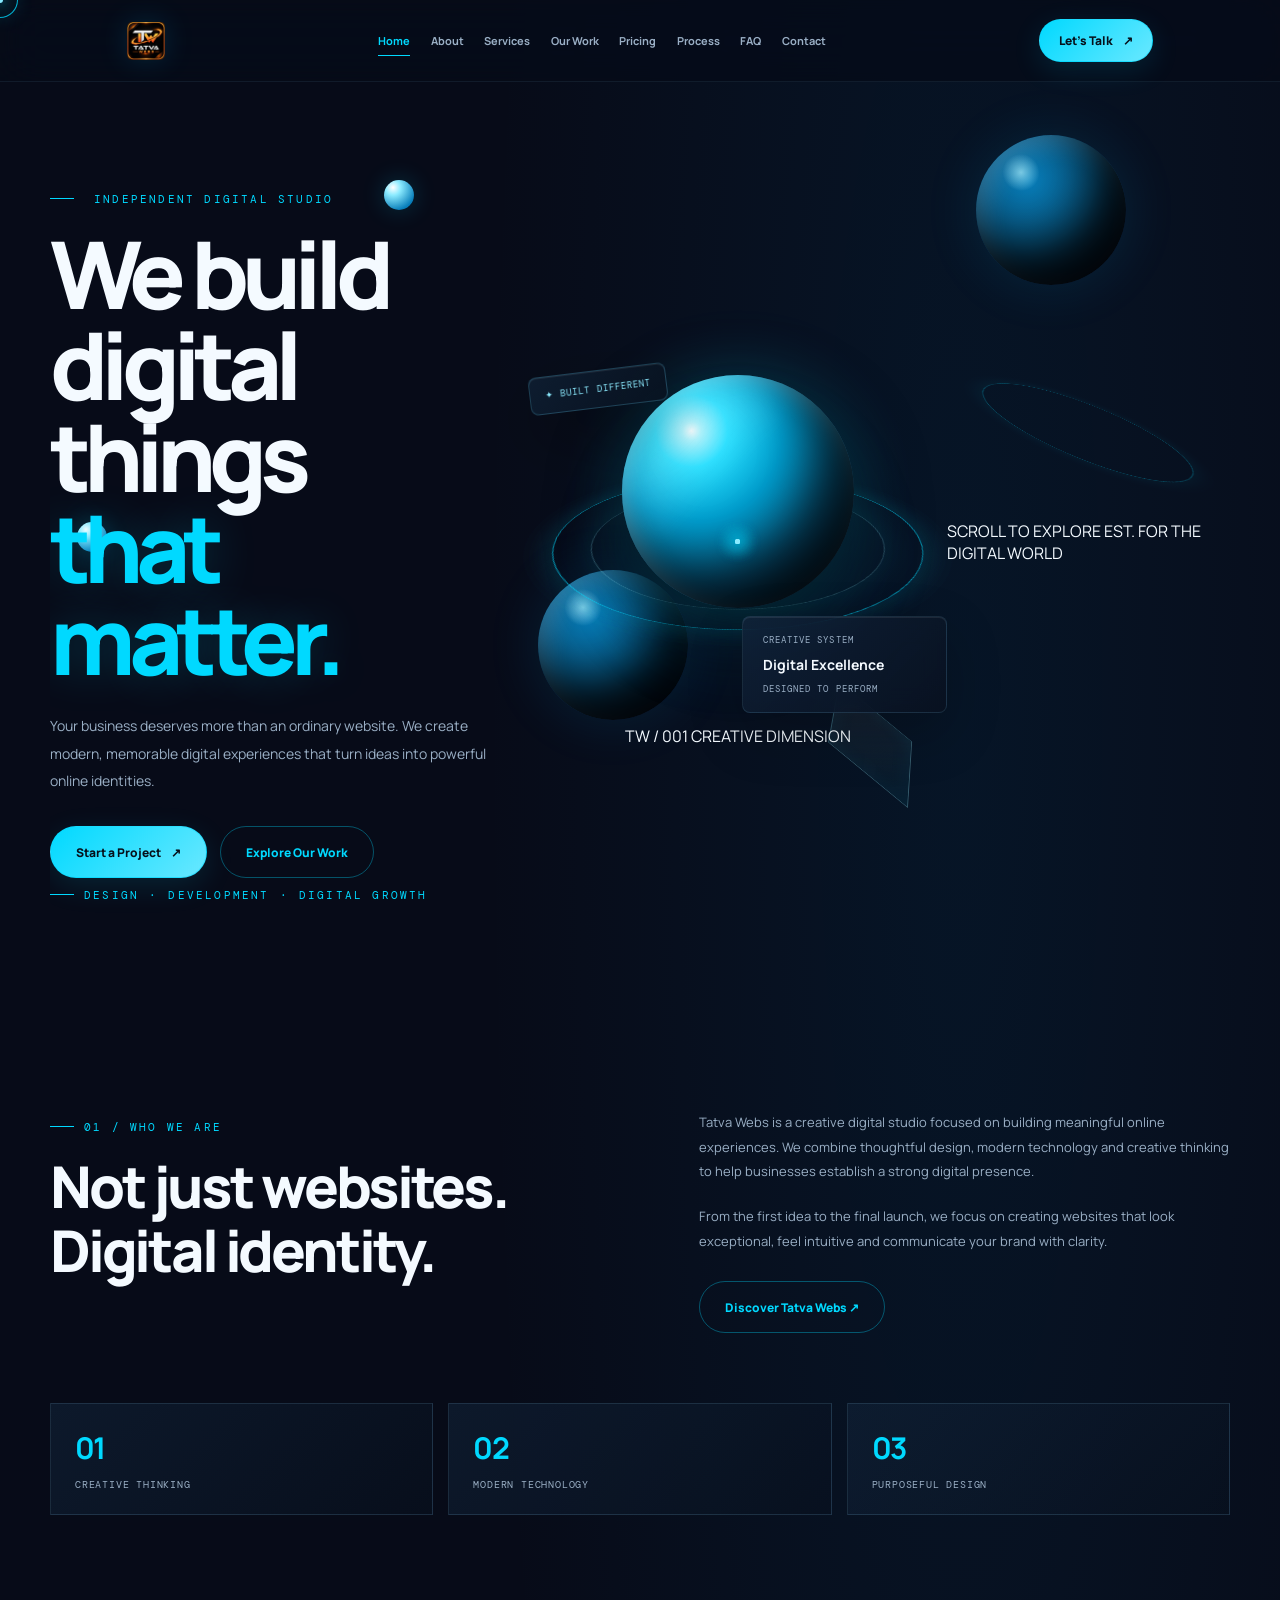
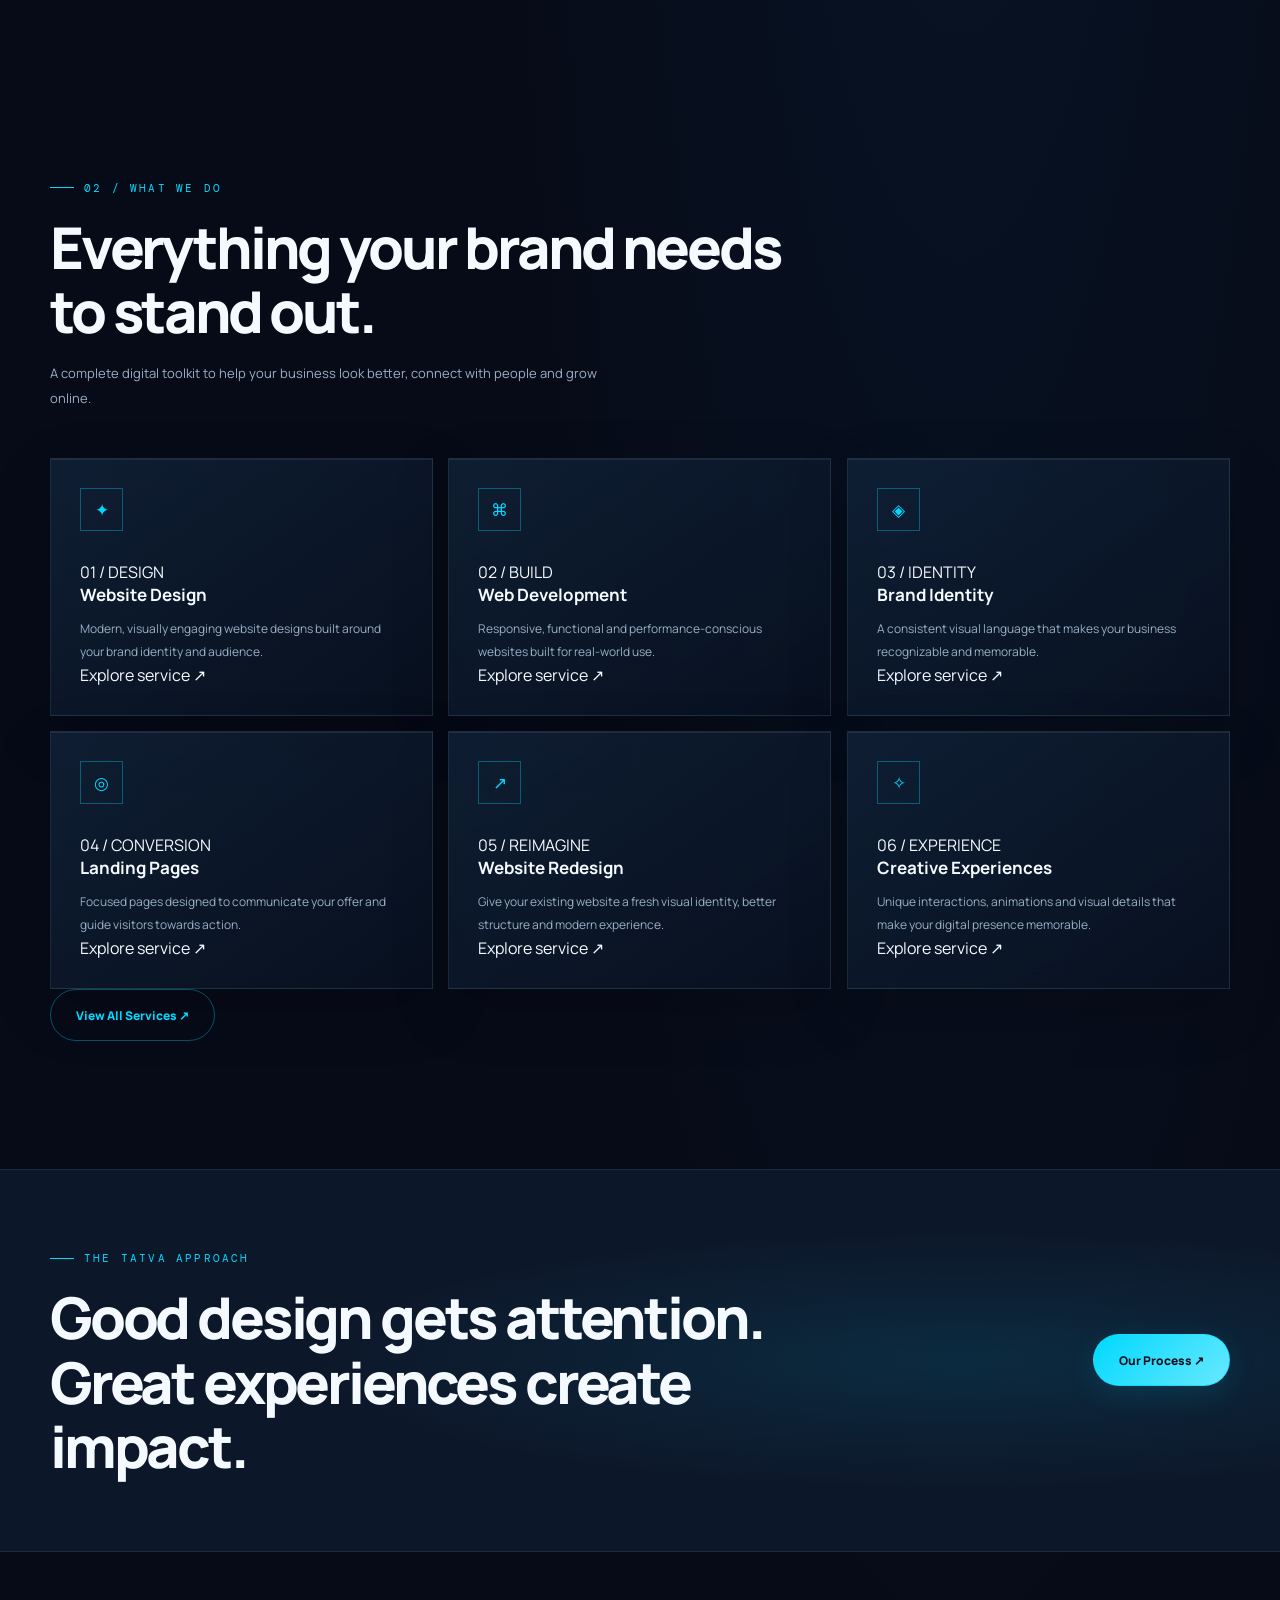
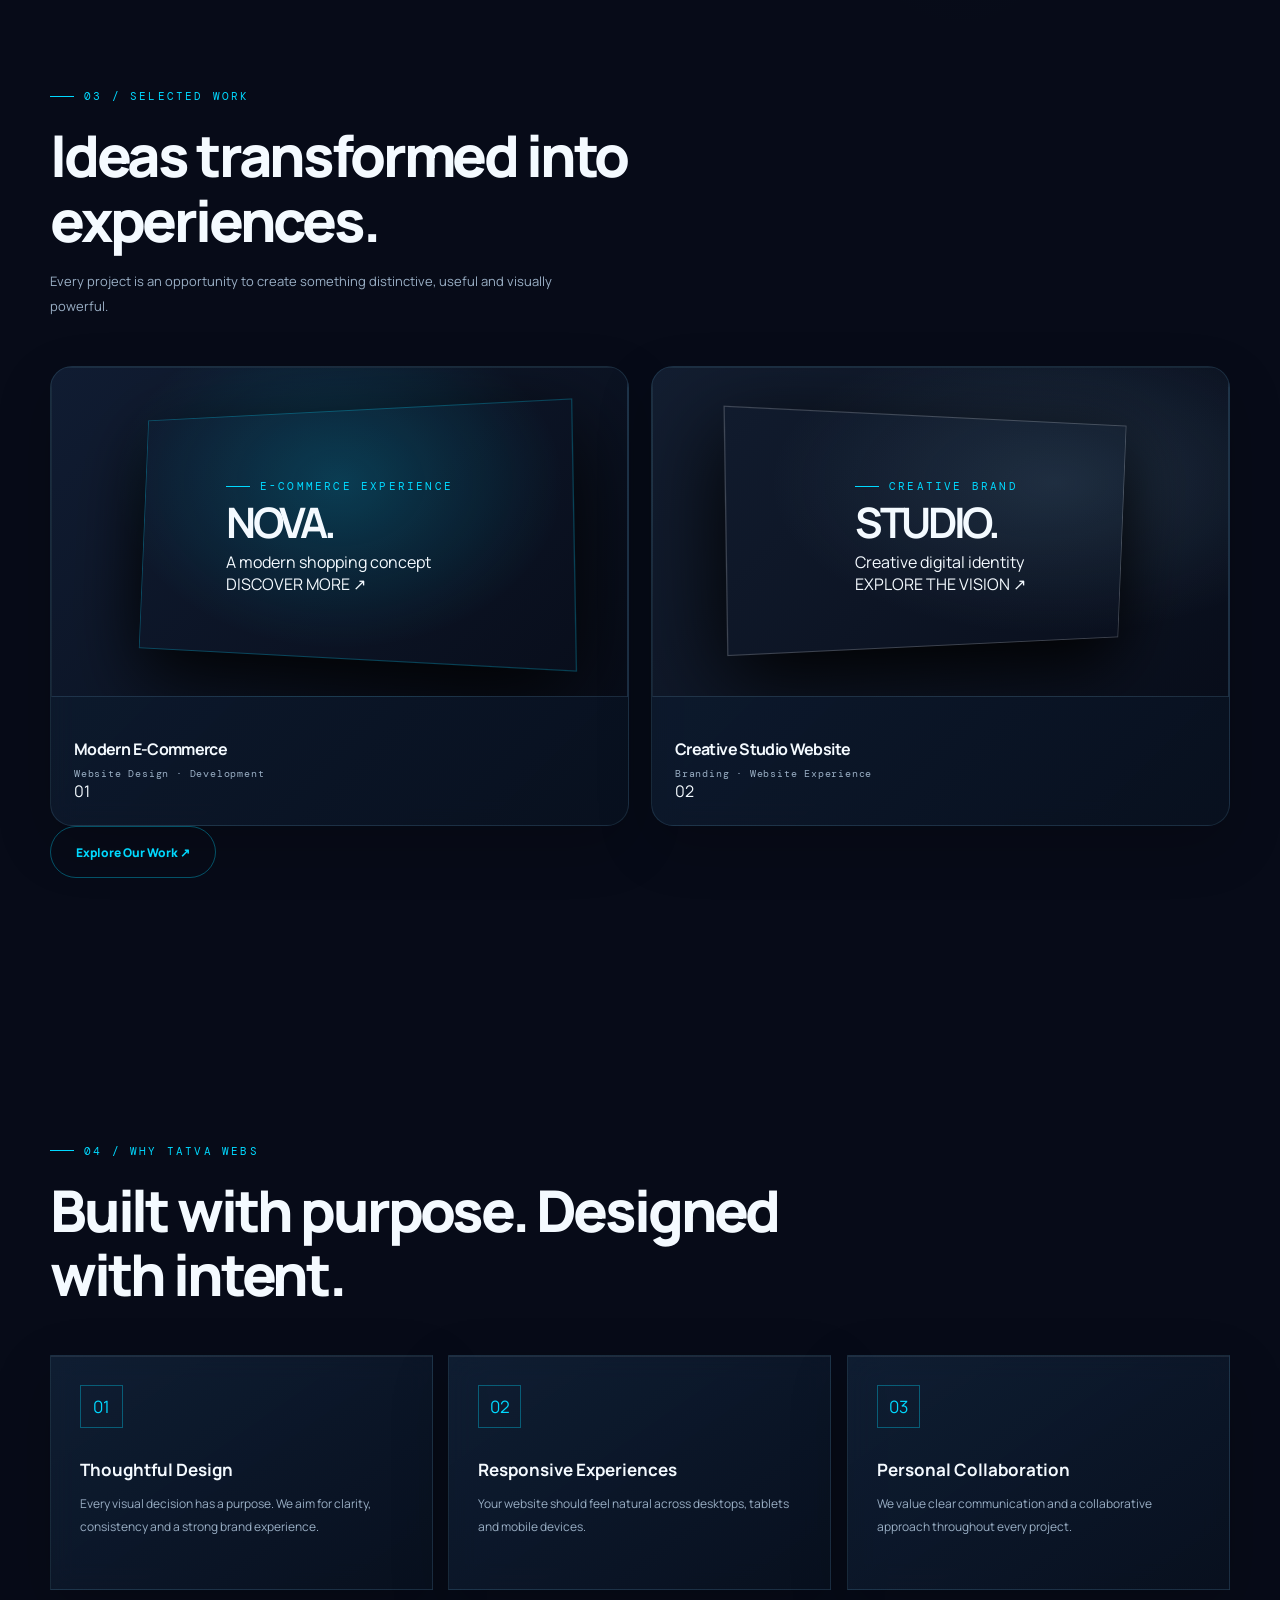
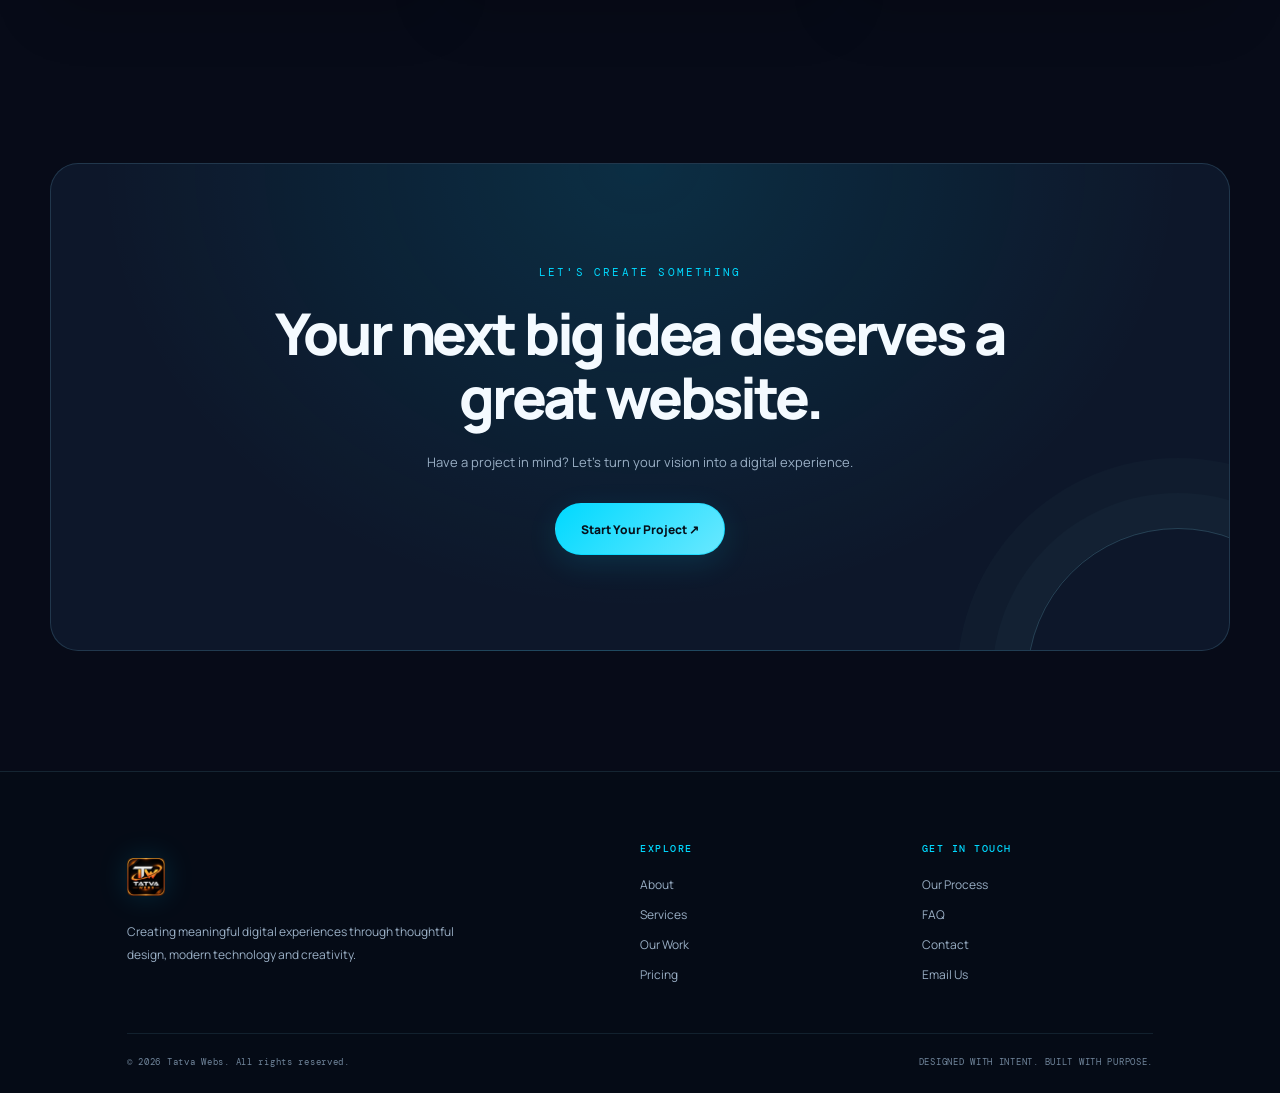
==== commit ad9368a0: "Update index.html" ====
--- a/index.html
+++ b/index.html
@@ -4,23 +4,44 @@
 <head>
   <meta charset="UTF-8">
   <meta name="viewport" content="width=device-width, initial-scale=1.0">
-  <meta name="theme-color" content="#080808">
+  <meta name="theme-color" content="#070B18">
   <meta name="description" content="Tatva Webs creates premium websites and digital experiences for ambitious brands.">
+  <meta name="author" content="Tatva Webs">
+
   <title>Tatva Webs | Digital Experiences That Matter</title>
+
+  <link rel="preconnect" href="https://fonts.googleapis.com">
+  <link rel="preconnect" href="https://fonts.gstatic.com" crossorigin>
+
+  <link rel="icon" type="image/png" href="tatva-webs-logo.png">
   <link rel="stylesheet" href="styles.css">
 </head>
 
 <body data-page="home">
+
+  <!-- AMBIENT BACKGROUND -->
+  <div class="ambient-3d" aria-hidden="true">
+    <span class="ambient-object sphere one"></span>
+    <span class="ambient-object orb-small two"></span>
+    <span class="ambient-object ring three"></span>
+    <span class="ambient-object cube four"></span>
+    <span class="ambient-object orb-small five"></span>
+    <span class="ambient-object sphere six"></span>
+  </div>
 
   <!-- HEADER -->
   <header class="site-header">
     <div class="header-inner">
 
-      <a href="index.html" class="brand">
-        <span class="brand-text">TATVA<span>WEBS.</span></span>
+      <a href="index.html" class="brand" aria-label="Tatva Webs Home">
+        <img
+          src="tatva-webs-logo.png"
+          alt="Tatva Webs"
+          class="brand-logo"
+        >
       </a>
 
-      <nav class="main-nav">
+      <nav class="main-nav" aria-label="Main navigation">
         <a href="index.html" class="active">Home</a>
         <a href="about.html">About</a>
         <a href="services.html">Services</a>
@@ -35,7 +56,13 @@
         Let's Talk <span>↗</span>
       </a>
 
-      <button class="menu-toggle" aria-label="Toggle navigation" aria-expanded="false">
+      <button
+        class="menu-toggle"
+        type="button"
+        aria-label="Toggle navigation"
+        aria-expanded="false"
+        aria-controls="main-navigation"
+      >
         <span></span>
         <span></span>
       </button>
@@ -45,7 +72,9 @@
 
   <main>
 
-    <!-- HERO -->
+    <!-- =================================
+         HERO
+    ================================== -->
     <section class="hero section-shell" data-hero-scene>
 
       <div class="hero-grid">
@@ -53,6 +82,7 @@
         <div class="hero-copy">
 
           <div class="eyebrow reveal">
+            <span class="status-dot"></span>
             Independent Digital Studio
           </div>
 
@@ -69,6 +99,7 @@
           </p>
 
           <div class="hero-actions reveal">
+
             <a href="contact.html" class="button magnetic">
               Start a Project <span>↗</span>
             </a>
@@ -76,24 +107,32 @@
             <a href="work.html" class="button button-outline magnetic">
               Explore Our Work
             </a>
-          </div>
-
-          <p class="eyebrow reveal" style="margin-top:35px">
-            Design · Development · Digital Growth
-          </p>
-
-        </div>
-
-        <!-- HERO ART -->
-        <div class="hero-art">
+
+          </div>
+
+          <p class="eyebrow hero-footnote reveal">
+            DESIGN <span>·</span> DEVELOPMENT <span>·</span> DIGITAL GROWTH
+          </p>
+
+        </div>
+
+        <!-- HERO 3D OBJECT -->
+        <div class="hero-art" aria-label="Abstract three-dimensional cyan digital sphere">
 
           <div class="hero-scene-glow"></div>
 
-          <div class="hero-orbit"></div>
-          <div class="hero-orbit"></div>
+          <div class="hero-orbit orbit-one"></div>
+          <div class="hero-orbit orbit-two"></div>
+          <div class="hero-orbit orbit-three"></div>
 
           <div class="hero-core">
-            <div class="core-sphere"></div>
+            <div class="core-sphere">
+
+              <div class="sphere-highlight"></div>
+              <div class="sphere-surface"></div>
+              <div class="sphere-shine"></div>
+
+            </div>
           </div>
 
           <div class="hero-panel hero-interface">
@@ -106,16 +145,32 @@
             <span>✦ BUILT DIFFERENT</span>
           </div>
 
-          <div class="hero-spark" style="top:20%;left:20%"></div>
-          <div class="hero-spark" style="bottom:25%;right:15%"></div>
-          <div class="hero-spark" style="top:65%;left:12%"></div>
-
-        </div>
-
-      </div>
-    </section>
-
-    <!-- INTRODUCTION -->
+          <div class="hero-spark spark-one"></div>
+          <div class="hero-spark spark-two"></div>
+          <div class="hero-spark spark-three"></div>
+          <div class="hero-spark spark-four"></div>
+
+          <div class="hero-coordinate">
+            <span>TW / 001</span>
+            <span>CREATIVE DIMENSION</span>
+          </div>
+
+        </div>
+
+      </div>
+
+      <div class="hero-bottom-line">
+        <span>SCROLL TO EXPLORE</span>
+        <span class="scroll-line"></span>
+        <span>EST. FOR THE DIGITAL WORLD</span>
+      </div>
+
+    </section>
+
+
+    <!-- =================================
+         INTRODUCTION
+    ================================== -->
     <section class="section-shell section-pad">
 
       <div class="intro-grid">
@@ -132,6 +187,7 @@
         </div>
 
         <div class="intro-copy reveal">
+
           <p>
             Tatva Webs is a creative digital studio focused on building
             meaningful online experiences. We combine thoughtful design,
@@ -139,15 +195,16 @@
             establish a strong digital presence.
           </p>
 
-          <p style="margin-top:20px">
+          <p class="intro-second">
             From the first idea to the final launch, we focus on creating
             websites that look exceptional, feel intuitive and communicate
             your brand with clarity.
           </p>
 
-          <a href="about.html" class="button button-outline magnetic" style="margin-top:28px">
+          <a href="about.html" class="button button-outline magnetic intro-button">
             Discover Tatva Webs ↗
           </a>
+
         </div>
 
       </div>
@@ -173,10 +230,14 @@
 
     </section>
 
-    <!-- SERVICES -->
+
+    <!-- =================================
+         SERVICES
+    ================================== -->
     <section class="section-shell section-pad">
 
       <div class="section-heading">
+
         <div class="eyebrow reveal">02 / WHAT WE DO</div>
 
         <h2 class="reveal">
@@ -188,67 +249,80 @@
           A complete digital toolkit to help your business look better,
           connect with people and grow online.
         </p>
+
       </div>
 
       <div class="service-grid">
 
         <article class="service-card glass tilt-card reveal">
           <div class="card-icon">✦</div>
+          <span class="card-index">01 / DESIGN</span>
           <h3>Website Design</h3>
           <p>
             Modern, visually engaging website designs built around
             your brand identity and audience.
           </p>
+          <a href="services.html" class="card-link">Explore service ↗</a>
         </article>
 
         <article class="service-card glass tilt-card reveal">
           <div class="card-icon">⌘</div>
+          <span class="card-index">02 / BUILD</span>
           <h3>Web Development</h3>
           <p>
             Responsive, functional and performance-conscious
             websites built for real-world use.
           </p>
+          <a href="services.html" class="card-link">Explore service ↗</a>
         </article>
 
         <article class="service-card glass tilt-card reveal">
           <div class="card-icon">◈</div>
+          <span class="card-index">03 / IDENTITY</span>
           <h3>Brand Identity</h3>
           <p>
             A consistent visual language that makes your business
             recognizable and memorable.
           </p>
+          <a href="services.html" class="card-link">Explore service ↗</a>
         </article>
 
         <article class="service-card glass tilt-card reveal">
           <div class="card-icon">◎</div>
+          <span class="card-index">04 / CONVERSION</span>
           <h3>Landing Pages</h3>
           <p>
             Focused pages designed to communicate your offer
             and guide visitors towards action.
           </p>
+          <a href="services.html" class="card-link">Explore service ↗</a>
         </article>
 
         <article class="service-card glass tilt-card reveal">
           <div class="card-icon">↗</div>
+          <span class="card-index">05 / REIMAGINE</span>
           <h3>Website Redesign</h3>
           <p>
             Give your existing website a fresh visual identity,
             better structure and modern experience.
           </p>
+          <a href="services.html" class="card-link">Explore service ↗</a>
         </article>
 
         <article class="service-card glass tilt-card reveal">
           <div class="card-icon">✧</div>
+          <span class="card-index">06 / EXPERIENCE</span>
           <h3>Creative Experiences</h3>
           <p>
             Unique interactions, animations and visual details
             that make your digital presence memorable.
           </p>
-        </article>
-
-      </div>
-
-      <div style="margin-top:35px">
+          <a href="services.html" class="card-link">Explore service ↗</a>
+        </article>
+
+      </div>
+
+      <div class="section-action reveal">
         <a href="services.html" class="button button-outline magnetic">
           View All Services ↗
         </a>
@@ -256,7 +330,10 @@
 
     </section>
 
-    <!-- FEATURE BAND -->
+
+    <!-- =================================
+         FEATURE BAND
+    ================================== -->
     <section class="feature-band">
 
       <div class="section-shell feature-band-inner">
@@ -266,7 +343,9 @@
 
           <h2 class="reveal">
             Good design gets attention.
-            <span class="text-gradient">Great experiences create impact.</span>
+            <span class="text-gradient">
+              Great experiences create impact.
+            </span>
           </h2>
         </div>
 
@@ -278,10 +357,14 @@
 
     </section>
 
-    <!-- SELECTED WORK -->
+
+    <!-- =================================
+         SELECTED WORK
+    ================================== -->
     <section class="section-shell section-pad">
 
       <div class="section-heading">
+
         <div class="eyebrow reveal">03 / SELECTED WORK</div>
 
         <h2 class="reveal">
@@ -293,43 +376,56 @@
           Every project is an opportunity to create something
           distinctive, useful and visually powerful.
         </p>
+
       </div>
 
       <div class="project-grid">
 
         <article class="project-card reveal">
+
           <div class="project-visual mock-store">
-            <div style="text-align:center;padding:25px">
-              <div class="eyebrow">E-COMMERCE EXPERIENCE</div>
-              <h2 style="font-size:42px">NOVA.</h2>
-              <p style="color:#aaa">A modern shopping concept</p>
+            <div class="project-mock-content">
+              <span class="eyebrow">E-COMMERCE EXPERIENCE</span>
+              <h2>NOVA.</h2>
+              <p>A modern shopping concept</p>
+              <span class="mock-cta">DISCOVER MORE ↗</span>
             </div>
           </div>
 
           <div class="project-caption">
-            <h3>Modern E-Commerce</h3>
-            <p>Website Design · Development</p>
-          </div>
+            <div>
+              <h3>Modern E-Commerce</h3>
+              <p>Website Design · Development</p>
+            </div>
+            <span class="project-number">01</span>
+          </div>
+
         </article>
 
         <article class="project-card reveal">
+
           <div class="project-visual mock-studio">
-            <div style="text-align:center;padding:25px">
-              <div class="eyebrow">CREATIVE BRAND</div>
-              <h2 style="font-size:42px">STUDIO.</h2>
-              <p style="color:#aaa">Creative digital identity</p>
+            <div class="project-mock-content">
+              <span class="eyebrow">CREATIVE BRAND</span>
+              <h2>STUDIO.</h2>
+              <p>Creative digital identity</p>
+              <span class="mock-cta">EXPLORE THE VISION ↗</span>
             </div>
           </div>
 
           <div class="project-caption">
-            <h3>Creative Studio Website</h3>
-            <p>Branding · Website Experience</p>
-          </div>
-        </article>
-
-      </div>
-
-      <div style="margin-top:35px">
+            <div>
+              <h3>Creative Studio Website</h3>
+              <p>Branding · Website Experience</p>
+            </div>
+            <span class="project-number">02</span>
+          </div>
+
+        </article>
+
+      </div>
+
+      <div class="section-action reveal">
         <a href="work.html" class="button button-outline magnetic">
           Explore Our Work ↗
         </a>
@@ -337,16 +433,21 @@
 
     </section>
 
-    <!-- WHY TATVA -->
+
+    <!-- =================================
+         WHY TATVA
+    ================================== -->
     <section class="section-shell section-pad">
 
       <div class="section-heading">
+
         <div class="eyebrow reveal">04 / WHY TATVA WEBS</div>
 
         <h2 class="reveal">
           Built with purpose.
           <span class="text-gradient">Designed with intent.</span>
         </h2>
+
       </div>
 
       <div class="feature-grid">
@@ -382,8 +483,13 @@
 
     </section>
 
-    <!-- CTA -->
+
+    <!-- =================================
+         FINAL CTA
+    ================================== -->
     <section class="cta-section section-shell">
+
+      <div class="cta-orb" aria-hidden="true"></div>
 
       <div class="eyebrow reveal">LET'S CREATE SOMETHING</div>
 
@@ -405,7 +511,10 @@
 
   </main>
 
-  <!-- FOOTER -->
+
+  <!-- =================================
+       FOOTER
+  ================================== -->
   <footer class="site-footer">
 
     <div class="section-shell">
@@ -413,9 +522,14 @@
       <div class="footer-top">
 
         <div class="footer-brand">
+
           <div>
-            <a href="index.html" class="brand">
-              <span class="brand-text">TATVA<span>WEBS.</span></span>
+            <a href="index.html" class="brand" aria-label="Tatva Webs Home">
+              <img
+                src="tatva-webs-logo.png"
+                alt="Tatva Webs"
+                class="brand-logo"
+              >
             </a>
 
             <p>
@@ -423,6 +537,7 @@
               thoughtful design, modern technology and creativity.
             </p>
           </div>
+
         </div>
 
         <div class="footer-column">
@@ -444,18 +559,26 @@
       </div>
 
       <div class="footer-bottom">
-        <span>© <span data-year></span> Tatva Webs. All rights reserved.</span>
+
+        <span>
+          © <span data-year></span> Tatva Webs. All rights reserved.
+        </span>
+
         <span>DESIGNED WITH INTENT. BUILT WITH PURPOSE.</span>
+
       </div>
 
     </div>
 
   </footer>
 
-  <!-- ADVANCED CURSOR -->
-  <div class="cursor-dot"></div>
-  <div class="cursor-ring"></div>
-
+
+  <!-- CUSTOM CURSOR -->
+  <div class="cursor-dot" aria-hidden="true"></div>
+  <div class="cursor-ring" aria-hidden="true"></div>
+
+
+  <!-- JAVASCRIPT -->
   <script src="script.js"></script>
 
 </body>
--- a/styles.css
+++ b/styles.css
@@ -1,69 +1,55 @@
 
 @import url('https://fonts.googleapis.com/css2?family=DM+Mono:wght@400;500&family=Manrope:wght@400;500;600;700;800&display=swap');
 
-/* =========================================
+/* =====================================================
    TATVA WEBS — COMPLETE DESIGN SYSTEM
-========================================= */
+   MIDNIGHT BLUE × ELECTRIC CYAN
+===================================================== */
 
 :root {
-  --bg: #080808;
-  --panel: #111111;
-  --panel2: #171717;
-  --panel3: #202020;
-  --orange: #ff6a00;
-  --amber: #ffad42;
-  --white: #f5f3ef;
-  --muted: #9b9995;
-  --line: rgba(255,255,255,.09);
-  --orange-glow: rgba(255,106,0,.25);
-  --ease: cubic-bezier(.2,.8,.2,1);
-  --scroll-progress: 0%;
-}
-
-/* =========================================
-   RESET
-========================================= */
+  --bg: #070B18;
+  --panel: #0D1526;
+  --panel2: #111E33;
+  --cyan: #00D9FF;
+  --cyan-soft: #8CEBFF;
+  --orange: #00D9FF;
+  --amber: #8CEBFF;
+  --white: #F4FAFF;
+  --muted: #9AAFC5;
+  --line: rgba(140,220,255,.14);
+  --glass: rgba(15,32,52,.65);
+  --ease: cubic-bezier(.22,1,.36,1);
+  --shell: min(1240px,calc(100% - 100px));
+  --scroll-progress: 0;
+}
 
 * {
+  box-sizing: border-box;
   margin: 0;
   padding: 0;
-  box-sizing: border-box;
 }
 
 html {
   scroll-behavior: smooth;
   scroll-padding-top: 100px;
+  background: var(--bg);
 }
 
 body {
+  position: relative;
   min-height: 100vh;
   overflow-x: hidden;
-  background: var(--bg);
+  background:
+    radial-gradient(ellipse at 75% 12%,rgba(0,110,170,.10),transparent 35%),
+    var(--bg);
   color: var(--white);
-  font-family: 'Manrope', sans-serif;
-  line-height: 1.6;
+  font-family: 'Manrope',sans-serif;
   -webkit-font-smoothing: antialiased;
 }
 
-body::before {
-  content: "";
-  position: fixed;
-  inset: 0;
-  z-index: -1;
-  pointer-events: none;
-  background:
-    radial-gradient(ellipse at 10% 10%, rgba(255,106,0,.09), transparent 35%),
-    radial-gradient(ellipse at 90% 55%, rgba(255,106,0,.045), transparent 35%);
-}
-
-body::after {
-  content: "";
-  position: fixed;
-  inset: 0;
-  z-index: 9990;
-  pointer-events: none;
-  opacity: .025;
-  background-image: url("data:image/svg+xml,%3Csvg viewBox='0 0 180 180' xmlns='http://www.w3.org/2000/svg'%3E%3Cfilter id='n'%3E%3CfeTurbulence type='fractalNoise' baseFrequency='.9' numOctaves='3' stitchTiles='stitch'/%3E%3C/filter%3E%3Crect width='100%25' height='100%25' filter='url(%23n)' opacity='.3'/%3E%3C/svg%3E");
+::selection {
+  background: var(--cyan);
+  color: #06101B;
 }
 
 a {
@@ -71,241 +57,308 @@
   text-decoration: none;
 }
 
-button,
-input,
-textarea,
-select {
-  font: inherit;
-}
-
-button {
-  cursor: pointer;
-}
-
-img,
-video,
-svg {
-  max-width: 100%;
-}
-
 img {
   display: block;
-  height: auto;
-}
-
-::selection {
-  color: #080808;
-  background: var(--amber);
-}
-
-.container,
+  max-width: 100%;
+}
+
+button,input,textarea,select {
+  font: inherit;
+}
+
+main,header,footer,section {
+  position: relative;
+  z-index: 2;
+}
+
 .section-shell {
-  width: min(1180px, calc(100% - 48px));
+  width: var(--shell);
   margin-inline: auto;
 }
 
 .section-pad {
-  padding-block: 110px;
-}
-
-section {
-  position: relative;
-}
-
-/* =========================================
-   IMPORTANT LOGO SIZE PROTECTION
-========================================= */
-
-.brand img,
-.footer-brand img,
-.site-logo,
-.logo-image {
-  display: block;
-  width: auto !important;
-  height: 42px !important;
-  max-width: 190px !important;
-  max-height: 52px !important;
-  object-fit: contain;
-}
-
-.brand,
-.footer-brand {
-  display: inline-flex;
-  align-items: center;
-  gap: 12px;
-  flex-shrink: 0;
-}
-
-.brand-text {
-  font-size: 19px;
-  font-weight: 800;
-  letter-spacing: -.8px;
-}
-
-.brand-text span {
-  color: var(--orange);
-}
-
-/* =========================================
-   LOADER — FAILSAFE
-========================================= */
-
-.loader,
-.preloader,
-#loader,
-#preloader,
-.loading-screen {
+  padding-block: clamp(80px,10vw,145px);
+}
+
+/* =====================================================
+   AMBIENT 3D BACKGROUND
+===================================================== */
+
+.ambient-3d {
   position: fixed;
   inset: 0;
-  z-index: 10001;
-  display: flex;
-  align-items: center;
-  justify-content: center;
-  background: #080808;
-  transition: opacity .5s ease, visibility .5s ease;
-}
-
-.loader img,
-.preloader img,
-#loader img,
-#preloader img,
-.loading-screen img {
-  width: 110px !important;
-  height: 110px !important;
-  max-width: 110px !important;
-  max-height: 110px !important;
-  object-fit: contain !important;
-}
-
-.loader.done,
-.preloader.done,
-#loader.done,
-#preloader.done,
-.loading-screen.done {
-  opacity: 0 !important;
-  visibility: hidden !important;
-  pointer-events: none !important;
-}
-
-body.page-loaded .loader,
-body.page-loaded .preloader,
-body.page-loaded #loader,
-body.page-loaded #preloader,
-body.page-loaded .loading-screen {
+  z-index: 0;
+  overflow: hidden;
+  pointer-events: none;
+  perspective: 1000px;
+  isolation: isolate;
+}
+
+.ambient-object {
+  position: absolute;
+  pointer-events: none;
+  transform-style: preserve-3d;
+}
+
+.ambient-object.sphere {
+  width: 150px;
+  height: 150px;
+  border-radius: 50%;
+  background:
+    radial-gradient(circle at 30% 25%,rgba(180,245,255,.65),transparent 12%),
+    radial-gradient(circle at 35% 30%,#087EBA,#075078 45%,#07152B 80%);
+  box-shadow:
+    inset -28px -35px 45px rgba(0,0,0,.8),
+    inset 8px 8px 25px rgba(255,255,255,.15),
+    0 0 55px rgba(0,170,255,.12);
+  animation: ambientFloat 14s ease-in-out infinite;
+}
+
+.ambient-object.cube {
+  width: 100px;
+  height: 100px;
+  border: 1px solid rgba(140,235,255,.3);
+  background: linear-gradient(135deg,rgba(255,255,255,.07),rgba(0,217,255,.025));
+  box-shadow: inset 0 0 30px rgba(0,217,255,.06);
+  transform: rotateX(55deg) rotateY(35deg) rotateZ(20deg);
+  animation: ambientCube 18s ease-in-out infinite;
+}
+
+.ambient-object.ring {
+  width: 210px;
+  height: 210px;
+  border: 1px solid rgba(0,217,255,.3);
+  border-radius: 50%;
+  transform: rotateX(65deg) rotateY(15deg);
+  box-shadow: 0 0 25px rgba(0,217,255,.08);
+  animation: ambientRing 30s linear infinite;
+}
+
+.ambient-object.orb-small {
+  width: 30px;
+  height: 30px;
+  border-radius: 50%;
+  background: radial-gradient(circle at 30% 25%,#fff,#8CEBFF 25%,#087EBA 75%);
+  box-shadow: 0 0 25px rgba(0,217,255,.2);
+  animation: ambientFloat 9s ease-in-out infinite;
+}
+
+.ambient-object.one { top: 15%; right: 12%; }
+.ambient-object.two { top: 58%; left: 6%; animation-delay: -4s; }
+.ambient-object.three { top: 36%; right: 7%; animation-delay: -7s; }
+.ambient-object.four { bottom: 12%; right: 28%; animation-delay: -2s; }
+.ambient-object.five { top: 20%; left: 30%; }
+.ambient-object.six { bottom: 20%; left: 42%; }
+
+@keyframes ambientFloat {
+  0%,100% { translate: 0 0; }
+  50% { translate: 0 -25px; }
+}
+
+@keyframes ambientCube {
+  0%,100% { transform: translateY(0) rotateX(55deg) rotateY(35deg) rotateZ(20deg); }
+  50% { transform: translateY(-25px) rotateX(75deg) rotateY(65deg) rotateZ(45deg); }
+}
+
+@keyframes ambientRing {
+  to { transform: rotateX(65deg) rotateY(15deg) rotateZ(360deg); }
+}
+
+/* =====================================================
+   PRELOADER
+===================================================== */
+
+.site-preloader {
+  position: fixed;
+  inset: 0;
+  z-index: 99999;
+  display: grid;
+  place-items: center;
+  background: #070B18;
+  transition: opacity .8s var(--ease),visibility .8s;
+}
+
+.site-preloader.is-hidden {
   opacity: 0;
   visibility: hidden;
   pointer-events: none;
 }
 
-/* =========================================
-   SCROLL PROGRESS
-========================================= */
-
-.scroll-progress,
-#scroll-progress {
-  position: fixed;
-  top: 0;
-  left: 0;
-  z-index: 10002;
-  width: var(--scroll-progress);
-  height: 3px;
-  background: linear-gradient(90deg, var(--orange), var(--amber));
-  box-shadow: 0 0 12px var(--orange-glow);
-}
-
-/* =========================================
-   HEADER
-========================================= */
+.preloader-inner {
+  display: flex;
+  flex-direction: column;
+  align-items: center;
+  gap: 22px;
+}
+
+.preloader-logo {
+  width: 105px;
+  height: 105px;
+  object-fit: contain;
+  filter: drop-shadow(0 0 25px rgba(0,217,255,.3));
+  animation: logoPulse 1.8s ease-in-out infinite;
+}
+
+.preloader-wordmark {
+  color: var(--white);
+  font-size: 13px;
+  font-weight: 800;
+  letter-spacing: .35em;
+}
+
+.preloader-wordmark span {
+  color: var(--cyan);
+}
+
+.preloader-track {
+  width: 150px;
+  height: 2px;
+  overflow: hidden;
+  background: rgba(255,255,255,.12);
+}
+
+.preloader-progress {
+  display: block;
+  width: 45%;
+  height: 100%;
+  background: linear-gradient(90deg,var(--cyan),var(--cyan-soft));
+  animation: loadingLine 1.5s var(--ease) infinite;
+}
+
+.preloader-caption {
+  color: var(--muted);
+  font: 10px 'DM Mono',monospace;
+  letter-spacing: .15em;
+  text-transform: uppercase;
+}
+
+@keyframes logoPulse {
+  0%,100% { transform: scale(.95); opacity: .8; }
+  50% { transform: scale(1.06); opacity: 1; }
+}
+
+@keyframes loadingLine {
+  from { transform: translateX(-120%); }
+  to { transform: translateX(240%); }
+}
+
+/* =====================================================
+   HEADER + LOGO
+===================================================== */
 
 .site-header {
   position: sticky;
   top: 0;
   z-index: 1000;
-  width: 100%;
-  background: rgba(8,8,8,.78);
-  backdrop-filter: blur(22px);
-  -webkit-backdrop-filter: blur(22px);
-  border-bottom: 1px solid var(--line);
-}
-
-.header-inner {
-  width: min(1280px, calc(100% - 48px));
   min-height: 82px;
-  margin: auto;
+  padding-inline: clamp(22px,6vw,90px);
   display: flex;
   align-items: center;
   justify-content: space-between;
-  gap: 30px;
+  background: rgba(7,11,24,.82);
+  border-bottom: 1px solid rgba(140,220,255,.08);
+  backdrop-filter: blur(22px) saturate(150%);
+  -webkit-backdrop-filter: blur(22px) saturate(150%);
+  transition: .4s var(--ease);
+}
+
+.header-inner {
+  width: var(--shell);
+  margin-inline: auto;
+  display: flex;
+  align-items: center;
+  justify-content: space-between;
+  gap: 26px;
+}
+
+.site-header.scrolled {
+  min-height: 70px;
+  background: rgba(7,11,24,.96);
+  border-color: rgba(0,217,255,.18);
+  box-shadow: 0 15px 40px rgba(0,0,0,.3);
+}
+
+.brand,.footer-brand {
+  display: inline-flex;
+  align-items: center;
+  gap: 12px;
+}
+
+.brand {
+  flex: none;
+}
+
+.brand img,.footer-brand img,.site-logo,.logo-image {
+  width: auto;
+  height: 38px;
+  max-width: 180px;
+  object-fit: contain;
+}
+
+.brand-logo {
+  width: clamp(112px,12vw,156px);
+  height: 48px;
+  object-fit: contain;
+  object-position: left center;
+  filter: drop-shadow(0 0 14px rgba(0,217,255,.15));
 }
 
 .main-nav {
   display: flex;
   align-items: center;
-  gap: 30px;
+  justify-content: center;
+  gap: clamp(12px,1.6vw,23px);
 }
 
 .main-nav a {
   position: relative;
-  color: var(--muted);
-  font-size: 12px;
+  padding: 10px 0;
+  color: #9AAFC5;
+  font-size: 11px;
   font-weight: 700;
-  transition: color .3s ease;
+  white-space: nowrap;
+  transition: color .3s;
+}
+
+.main-nav a:hover,.main-nav a.active {
+  color: var(--cyan);
 }
 
 .main-nav a::after {
   content: "";
   position: absolute;
   left: 0;
-  bottom: -8px;
-  width: 0;
-  height: 2px;
-  background: var(--orange);
-  transition: width .3s ease;
-}
-
-.main-nav a:hover,
-.main-nav a.active {
-  color: var(--white);
-}
-
-.main-nav a:hover::after,
-.main-nav a.active::after {
+  bottom: 2px;
   width: 100%;
+  height: 1px;
+  background: var(--cyan);
+  transform: scaleX(0);
+  transform-origin: right;
+  transition: transform .4s var(--ease);
+}
+
+.main-nav a:hover::after,.main-nav a.active::after {
+  transform: scaleX(1);
+  transform-origin: left;
 }
 
 .menu-toggle {
   display: none;
-  width: 44px;
-  height: 44px;
+  width: 42px;
+  height: 42px;
   border: 1px solid var(--line);
-  border-radius: 12px;
-  background: var(--panel);
-  color: var(--white);
-}
-
-.menu-toggle span {
-  display: block;
-  width: 19px;
-  height: 2px;
-  margin: 5px auto;
-  background: currentColor;
-  transition: .3s ease;
-}
-
-.menu-toggle.active span:first-child {
-  transform: translateY(3.5px) rotate(45deg);
-}
-
-.menu-toggle.active span:last-child {
-  transform: translateY(-3.5px) rotate(-45deg);
-}
-
-/* =========================================
+  border-radius: 50%;
+  background: var(--glass);
+  color: white;
+}
+
+/* =====================================================
    BUTTONS
-========================================= */
+===================================================== */
 
 .button {
   position: relative;
+  isolation: isolate;
   display: inline-flex;
   align-items: center;
   justify-content: center;
@@ -313,30 +366,42 @@
   min-height: 52px;
   padding: 0 25px;
   overflow: hidden;
-  border: 1px solid transparent;
-  border-radius: 8px;
-  background: linear-gradient(110deg, var(--orange), #ff8b24);
-  color: #080808;
+  border: 1px solid rgba(0,217,255,.5);
+  border-radius: 999px;
+  background: linear-gradient(135deg,#00D9FF,#69E8FF);
+  color: #06101B;
   font-size: 12px;
   font-weight: 800;
-  transition: transform .3s var(--ease), box-shadow .3s ease;
+  box-shadow: 0 8px 30px rgba(0,217,255,.12);
+  transition: transform .4s var(--ease),box-shadow .4s,filter .3s;
 }
 
 .button::before {
   content: "";
   position: absolute;
+  z-index: -1;
   inset: 0;
-  background: linear-gradient(110deg, transparent, rgba(255,255,255,.25), transparent);
-  transform: translateX(-120%);
-  transition: transform .6s ease;
+  background: #B6F5FF;
+  transform: translateX(-105%);
+  transition: transform .6s var(--ease);
 }
 
 .button:hover::before {
-  transform: translateX(120%);
+  transform: translateX(0);
 }
 
 .button:hover {
-  box-shadow: 0 10px 35px var(--orange-glow);
+  transform: translateY(-4px);
+  box-shadow: 0 0 25px rgba(0,217,255,.25);
+}
+
+.button span {
+  display: inline-block;
+  transition: transform .3s;
+}
+
+.button:hover span {
+  transform: translate(3px,-3px);
 }
 
 .button-small {
@@ -345,587 +410,703 @@
 }
 
 .button-outline {
-  border-color: rgba(255,255,255,.2);
+  color: var(--cyan);
   background: transparent;
+  border-color: rgba(0,217,255,.35);
+  box-shadow: none;
+}
+
+.button-outline::before {
+  background: rgba(0,217,255,.10);
+}
+
+.button-outline:hover {
   color: var(--white);
-}
-
-.button-outline:hover {
-  border-color: var(--orange);
-  color: var(--amber);
-}
-
-.magnetic {
-  will-change: transform;
-}
-
-/* =========================================
+  border-color: var(--cyan);
+}
+
+/* =====================================================
    TYPOGRAPHY
-========================================= */
+===================================================== */
 
 .eyebrow {
   display: inline-flex;
   align-items: center;
   gap: 10px;
-  margin-bottom: 20px;
-  color: var(--amber);
-  font-family: 'DM Mono', monospace;
-  font-size: 10px;
-  letter-spacing: 2px;
+  color: var(--cyan);
+  font: 11px 'DM Mono',monospace;
+  letter-spacing: .2em;
   text-transform: uppercase;
 }
 
 .eyebrow::before {
   content: "";
-  width: 22px;
+  width: 24px;
   height: 1px;
-  background: var(--orange);
-}
-
-.page-title,
+  background: currentColor;
+}
+
+.page-title,.hero-title {
+  max-width: 1000px;
+  margin-top: 22px;
+  font-size: clamp(42px,7.8vw,94px);
+  line-height: .98;
+  letter-spacing: -.075em;
+  font-weight: 800;
+}
+
+.page-title span,.hero-title span,.gradient-text {
+  color: var(--cyan);
+}
+
 .hero-title {
-  max-width: 950px;
-  font-size: clamp(42px, 7vw, 88px);
-  font-weight: 800;
-  line-height: .99;
-  letter-spacing: -5px;
-}
-
-.page-title span,
-.hero-title span,
-.text-gradient {
-  color: var(--orange);
-  background: linear-gradient(110deg, #ff6a00, #ffbd5a);
-  background-clip: text;
-  -webkit-background-clip: text;
-  -webkit-text-fill-color: transparent;
+  max-width: 900px;
+  font-size: clamp(54px,7.3vw,100px);
+}
+
+.hero-title span {
+  text-shadow: 0 0 45px rgba(0,217,255,.2);
 }
 
 .page-lead {
-  max-width: 620px;
+  max-width: 650px;
   margin-top: 24px;
   color: var(--muted);
-  font-size: 15px;
+  font-size: clamp(14px,1.5vw,17px);
   line-height: 1.9;
 }
 
-.section-heading {
-  max-width: 750px;
-  margin-bottom: 48px;
-}
-
-.section-heading h2 {
-  font-size: clamp(32px, 5vw, 58px);
-  line-height: 1.08;
-  letter-spacing: -2.5px;
-}
-
-.section-heading p {
-  max-width: 580px;
-  margin-top: 18px;
+.hero-description {
+  max-width: 490px;
+  margin-top: 27px;
   color: var(--muted);
-}
-
-/* =========================================
-   HOME HERO
-========================================= */
+  font-size: 14px;
+  line-height: 1.95;
+}
+
+/* =====================================================
+   HERO — RESTORED 3D SCENE
+===================================================== */
 
 .hero {
   position: relative;
-  min-height: 700px;
-  padding-block: 110px 90px;
+  min-height: min(900px,100svh);
+  padding-block: 100px 80px;
   display: flex;
   align-items: center;
+  overflow: hidden;
+}
+
+.hero-section {
+  position: relative;
+  min-height: min(850px,calc(100svh - 80px));
+  display: grid;
+  align-items: center;
+  overflow: hidden;
 }
 
 .hero-grid {
+  position: relative;
+  z-index: 2;
+  width: 100%;
   display: grid;
-  grid-template-columns: 1.05fr .95fr;
+  grid-template-columns: 1.03fr .97fr;
   align-items: center;
-  gap: 55px;
+  gap: 4%;
+  min-height: 550px;
 }
 
 .hero-copy {
   position: relative;
-  z-index: 2;
-}
-
-.hero-title {
-  font-size: clamp(48px, 6.5vw, 82px);
-}
-
-.hero-description {
-  max-width: 530px;
-  margin-top: 25px;
-  color: var(--muted);
-  font-size: 15px;
-  line-height: 1.9;
+  z-index: 3;
+  max-width: 650px;
+}
+
+.hero-content {
+  position: relative;
+  z-index: 4;
+  padding-block: 90px 110px;
 }
 
 .hero-actions {
   display: flex;
   flex-wrap: wrap;
-  gap: 14px;
+  gap: 13px;
   margin-top: 32px;
 }
 
 .hero-art {
   position: relative;
-  min-height: 480px;
+  top: auto;
+  right: auto;
+  bottom: auto;
+  width: 100%;
+  max-width: 600px;
+  min-height: 490px;
+  margin-inline: auto;
   display: grid;
   place-items: center;
-  transform-style: preserve-3d;
-  transition: transform .2s ease;
+  isolation: isolate;
+  perspective: 1100px;
+  transform: none;
+  opacity: 1;
+  overflow: visible;
+  pointer-events: none;
 }
 
 .hero-scene-glow {
   position: absolute;
-  width: 330px;
-  height: 330px;
+  width: 75%;
+  aspect-ratio: 1;
   border-radius: 50%;
-  background: var(--orange);
-  opacity: .13;
-  filter: blur(100px);
+  background: radial-gradient(
+    circle,
+    rgba(0,217,255,.22),
+    rgba(0,110,180,.08) 45%,
+    transparent 72%
+  );
+  filter: blur(22px);
+  pointer-events: none;
+}
+
+.hero-orbit {
+  position: absolute;
+  top: 50%;
+  left: 50%;
+  width: min(88%,440px);
+  aspect-ratio: 1;
+  border: 1px solid rgba(0,217,255,.38);
+  border-radius: 50%;
+  transform: translate(-50%,-50%) rotateX(66deg) rotateZ(-25deg);
+  box-shadow: 0 0 35px rgba(0,217,255,.09);
+  animation: heroOrbitOne 18s linear infinite;
+}
+
+.hero-orbit:nth-of-type(3) {
+  width: min(70%,350px);
+  border-color: rgba(140,235,255,.28);
+  animation: heroOrbitTwo 25s linear infinite;
+}
+
+@keyframes heroOrbitOne {
+  from { transform: translate(-50%,-50%) rotateX(66deg) rotateZ(-25deg); }
+  to { transform: translate(-50%,-50%) rotateX(66deg) rotateZ(335deg); }
+}
+
+@keyframes heroOrbitTwo {
+  from { transform: translate(-50%,-50%) rotateX(66deg) rotateZ(35deg); }
+  to { transform: translate(-50%,-50%) rotateX(66deg) rotateZ(-325deg); }
 }
 
 .hero-core {
   position: relative;
-  width: 270px;
-  height: 270px;
+  z-index: 3;
+  width: clamp(210px,27vw,310px);
+  aspect-ratio: 1;
   display: grid;
   place-items: center;
-  border: 1px solid rgba(255,153,55,.35);
   border-radius: 50%;
-  background: radial-gradient(circle at 35% 25%, #ffad42, #ff6a00 35%, #1a0b04 75%);
+  transform-style: preserve-3d;
+  animation: heroCoreFloat 7s ease-in-out infinite;
+}
+
+.core-sphere {
+  position: relative;
+  width: 75%;
+  aspect-ratio: 1;
+  border-radius: 50%;
+  background:
+    radial-gradient(circle at 30% 24%,#F1FDFF 0%,#A5F4FF 4%,#24DFFF 15%,#009BCB 38%,#075078 67%,#061426 86%);
   box-shadow:
-    0 0 70px rgba(255,106,0,.3),
-    inset -20px -25px 50px rgba(0,0,0,.6),
-    inset 10px 10px 30px rgba(255,255,255,.2);
-  animation: coreFloat 6s ease-in-out infinite;
-}
-
-.core-sphere {
-  width: 100%;
-  height: 100%;
-  border-radius: inherit;
-  background: radial-gradient(circle at 30% 25%, rgba(255,255,255,.5), transparent 30%);
-}
-
-.hero-orbit {
+    inset -35px -38px 50px rgba(0,0,0,.72),
+    inset 8px 8px 25px rgba(255,255,255,.30),
+    0 25px 70px rgba(0,0,0,.55),
+    0 0 65px rgba(0,217,255,.25);
+  animation: heroSpherePulse 6s ease-in-out infinite;
+}
+
+.core-sphere::after {
+  content: "";
   position: absolute;
-  width: 390px;
-  height: 150px;
-  border: 1px solid rgba(255,157,64,.65);
+  inset: 9%;
   border-radius: 50%;
-  transform: rotate(-32deg);
-  box-shadow: 0 0 20px rgba(255,106,0,.12);
-  animation: orbitSpin 14s linear infinite;
-}
-
-.hero-orbit:nth-child(2) {
-  width: 440px;
-  height: 190px;
-  transform: rotate(40deg);
-  animation-direction: reverse;
+  background: linear-gradient(135deg,rgba(255,255,255,.25),transparent 45%);
+  filter: blur(8px);
+  pointer-events: none;
+}
+
+@keyframes heroCoreFloat {
+  0%,100% { transform: translateY(0) rotateY(-5deg); }
+  50% { transform: translateY(-12px) rotateY(5deg); }
+}
+
+@keyframes heroSpherePulse {
+  0%,100% { transform: scale(1); }
+  50% { transform: scale(1.035); }
 }
 
 .hero-panel {
   position: absolute;
-  z-index: 3;
+  z-index: 5;
+  border: 1px solid rgba(100,220,255,.22);
+  background: linear-gradient(135deg,rgba(13,29,48,.94),rgba(7,17,31,.94));
+  box-shadow: 0 25px 65px rgba(0,0,0,.4),inset 0 1px rgba(255,255,255,.07);
+  backdrop-filter: blur(14px);
+  -webkit-backdrop-filter: blur(14px);
+  border-radius: 8px;
+}
+
+.hero-interface {
+  right: 0;
+  bottom: 15%;
+  min-width: 205px;
   padding: 17px 20px;
-  border: 1px solid rgba(255,255,255,.13);
-  border-radius: 12px;
-  background: rgba(20,20,20,.78);
-  backdrop-filter: blur(16px);
-  box-shadow: 0 15px 50px rgba(0,0,0,.35);
-}
-
-.hero-interface {
-  top: 8%;
-  right: -3%;
-  min-width: 180px;
-  animation: panelFloat 5s ease-in-out infinite;
+  display: flex;
+  flex-direction: column;
+  gap: 9px;
+  animation: heroPanelFloat 6s ease-in-out infinite;
+}
+
+.hero-interface small {
+  font: 9px 'DM Mono',monospace;
+  letter-spacing: .12em;
+  color: var(--muted);
 }
 
 .hero-interface strong {
-  display: block;
-  font-size: 12px;
-}
-
-.hero-interface small {
-  color: var(--muted);
-  font-family: 'DM Mono', monospace;
-  font-size: 9px;
+  font-size: 14px;
 }
 
 .hero-chip {
-  bottom: 8%;
+  top: 15%;
   left: 0;
-  animation: panelFloat 6s ease-in-out infinite reverse;
-}
-
-.hero-chip span {
-  color: var(--amber);
-  font-size: 12px;
-  font-weight: 800;
+  padding: 12px 15px;
+  color: var(--cyan-soft);
+  font: 9px 'DM Mono',monospace;
+  letter-spacing: .12em;
+  transform: rotate(-7deg);
 }
 
 .hero-spark {
   position: absolute;
+  z-index: 4;
   width: 5px;
   height: 5px;
   border-radius: 50%;
-  background: var(--amber);
-  box-shadow: 0 0 15px var(--orange);
-  animation: sparkPulse 2s ease-in-out infinite;
-}
-
-/* =========================================
-   HOME INTRO / STATS
-========================================= */
+  background: var(--cyan-soft);
+  box-shadow: 0 0 16px 5px rgba(0,217,255,.35);
+  animation: heroSpark 2.5s ease-in-out infinite;
+}
+
+@keyframes heroPanelFloat {
+  0%,100% { translate: 0 0; }
+  50% { translate: 0 -12px; }
+}
+
+@keyframes heroSpark {
+  50% { opacity: .35; scale: .7; }
+}
+
+/* =====================================================
+   GLASS / CARDS
+===================================================== */
+
+.glass,.glass-panel,.info-card,.project-card,.pricing-card,.faq-item,.hero-interface {
+  background: linear-gradient(135deg,rgba(18,35,57,.78),rgba(9,17,31,.88));
+  border: 1px solid rgba(140,220,255,.12);
+  backdrop-filter: blur(14px) saturate(140%);
+  -webkit-backdrop-filter: blur(14px) saturate(140%);
+  box-shadow: inset 0 1px 0 rgba(255,255,255,.08),0 20px 55px rgba(0,0,0,.2);
+}
+
+.info-grid,.project-grid,.portfolio-grid,.pricing-grid {
+  display: grid;
+  grid-template-columns: repeat(3,minmax(0,1fr));
+  gap: 20px;
+}
+
+.info-card,.project-card,.pricing-card {
+  position: relative;
+  overflow: hidden;
+  border-radius: 22px;
+  transition: transform .55s var(--ease),border-color .45s,box-shadow .45s;
+}
+
+.info-card {
+  min-height: 230px;
+  padding: 30px;
+}
+
+.info-card:hover,.project-card:hover,.pricing-card:hover {
+  transform: translateY(-8px);
+  border-color: rgba(0,217,255,.4);
+  box-shadow: 0 30px 80px rgba(0,0,0,.35),0 0 30px rgba(0,217,255,.06);
+}
+
+.info-card h3,.project-caption h3,.pricing-card h3 {
+  margin: 18px 0 12px;
+  font-size: 20px;
+  letter-spacing: -.04em;
+}
+
+.info-card p,.project-caption p,.pricing-card p {
+  color: var(--muted);
+  font-size: 13px;
+  line-height: 1.85;
+}
+
+.card-number {
+  color: var(--cyan);
+  font: 12px 'DM Mono',monospace;
+}
+
+.service-grid,.feature-grid {
+  display: grid;
+  grid-template-columns: repeat(3,minmax(0,1fr));
+  gap: 15px;
+}
+
+.service-card,.feature-card {
+  position: relative;
+  min-height: 235px;
+  padding: 29px;
+  overflow: hidden;
+  isolation: isolate;
+  transform-style: preserve-3d;
+  border: 1px solid rgba(140,220,255,.12);
+  background: linear-gradient(145deg,rgba(18,35,57,.78),rgba(9,17,31,.88));
+  transition: border-color .35s,box-shadow .35s,transform .35s;
+}
+
+.service-card::before,.feature-card::before {
+  content: "";
+  position: absolute;
+  inset: 0;
+  z-index: -1;
+  background: radial-gradient(circle at 0 0,rgba(0,217,255,.12),transparent 55%);
+  opacity: 0;
+  transition: opacity .4s;
+}
+
+.service-card::after,.feature-card::after,.project-card::after {
+  content: "";
+  position: absolute;
+  inset: 0;
+  z-index: -1;
+  pointer-events: none;
+  opacity: 0;
+  background: radial-gradient(circle at 50% 0%,rgba(0,217,255,.13),transparent 65%);
+  transition: opacity .4s;
+}
+
+.service-card:hover,.feature-card:hover,.project-card:hover {
+  border-color: rgba(0,217,255,.4);
+  box-shadow: 0 20px 55px rgba(0,0,0,.3),0 0 25px rgba(0,217,255,.07);
+}
+
+.service-card:hover::before,.feature-card:hover::before,.service-card:hover::after,.feature-card:hover::after,.project-card:hover::after {
+  opacity: 1;
+}
+
+.card-icon {
+  position: relative;
+  width: 43px;
+  height: 43px;
+  display: grid;
+  place-items: center;
+  border: 1px solid rgba(0,217,255,.35);
+  color: var(--cyan);
+  font-size: 17px;
+  margin-bottom: 30px;
+  transition: .35s;
+}
+
+.service-card:hover .card-icon,.feature-card:hover .card-icon {
+  color: var(--cyan-soft);
+  border-color: var(--cyan);
+  box-shadow: 0 0 20px rgba(0,217,255,.13);
+}
+
+.service-card h3,.feature-card h3 {
+  position: relative;
+  font-size: 17px;
+  margin-bottom: 12px;
+}
+
+.service-card p,.feature-card p {
+  position: relative;
+  color: var(--muted);
+  font-size: 12px;
+  line-height: 1.9;
+}
+
+/* =====================================================
+   HOMEPAGE CONTENT
+===================================================== */
 
 .intro-grid {
   display: grid;
-  grid-template-columns: .8fr 1.2fr;
-  gap: 80px;
+  grid-template-columns: 1fr 1fr;
+  gap: 10%;
   align-items: start;
 }
 
-.intro-copy {
-  color: var(--muted);
-  font-size: 16px;
-  line-height: 2;
-}
-
-.stats-grid {
-  display: grid;
-  grid-template-columns: repeat(3, 1fr);
-  gap: 18px;
-  margin-top: 55px;
-}
-
-.stat-card {
-  padding: 25px;
-  border: 1px solid var(--line);
-  border-radius: 12px;
-  background: var(--panel);
-}
-
-.stat-card strong {
-  display: block;
-  color: var(--amber);
-  font-size: 32px;
-}
-
-.stat-card span {
-  color: var(--muted);
-  font-size: 11px;
-}
-
-/* =========================================
-   GLASS CARDS
-========================================= */
-
-.info-grid,
-.service-grid,
-.feature-grid {
-  display: grid;
-  grid-template-columns: repeat(3, 1fr);
-  gap: 20px;
-}
-
-.glass {
-  border: 1px solid rgba(255,255,255,.09);
-  border-radius: 15px;
-  background: linear-gradient(145deg, rgba(255,255,255,.055), rgba(255,255,255,.015));
-  backdrop-filter: blur(14px);
-  -webkit-backdrop-filter: blur(14px);
-}
-
-.info-card,
-.service-card,
-.feature-card {
-  position: relative;
-  min-height: 220px;
-  padding: 30px;
-  overflow: hidden;
-  transition: border-color .35s ease, background .35s ease, transform .35s ease;
-}
-
-.info-card::before,
-.service-card::before,
-.feature-card::before {
-  content: "";
-  position: absolute;
-  top: -90px;
-  right: -90px;
-  width: 180px;
-  height: 180px;
-  border-radius: 50%;
-  background: var(--orange);
-  opacity: 0;
-  filter: blur(80px);
-  transition: opacity .4s ease;
-}
-
-.info-card:hover,
-.service-card:hover,
-.feature-card:hover {
-  border-color: rgba(255,106,0,.45);
-  background: rgba(255,106,0,.045);
-}
-
-.info-card:hover::before,
-.service-card:hover::before,
-.feature-card:hover::before {
-  opacity: .35;
-}
-
-.card-icon {
-  width: 48px;
-  height: 48px;
-  display: grid;
-  place-items: center;
-  margin-bottom: 25px;
-  border: 1px solid rgba(255,106,0,.35);
-  border-radius: 12px;
-  color: var(--amber);
-  background: rgba(255,106,0,.08);
-  font-size: 20px;
-}
-
-.info-card h3,
-.service-card h3,
-.feature-card h3 {
-  margin-bottom: 12px;
-  font-size: 18px;
-}
-
-.info-card p,
-.service-card p,
-.feature-card p {
+.section-heading {
+  max-width: 760px;
+  margin-bottom: 48px;
+}
+
+.section-heading h2,.intro-grid h2,.feature-band h2,.cta-section h2 {
+  margin-top: 20px;
+  font-size: clamp(34px,4.5vw,58px);
+  line-height: 1.12;
+  letter-spacing: -.055em;
+  font-weight: 800;
+}
+
+.section-heading>p,.intro-copy p,.feature-band p,.cta-section>p {
   color: var(--muted);
   font-size: 13px;
   line-height: 1.9;
 }
 
-/* =========================================
-   FEATURE BAND
-========================================= */
+.section-heading>p {
+  max-width: 550px;
+  margin-top: 17px;
+}
+
+.intro-copy p+p {
+  margin-top: 20px;
+}
+
+.intro-copy .button {
+  margin-top: 28px;
+}
+
+.stats-grid {
+  display: grid;
+  grid-template-columns: repeat(3,1fr);
+  gap: 15px;
+  margin-top: 70px;
+}
+
+.stat-card {
+  min-height: 112px;
+  padding: 23px 24px;
+  border: 1px solid var(--line);
+  background: linear-gradient(135deg,rgba(18,35,57,.6),rgba(9,17,31,.6));
+  display: flex;
+  flex-direction: column;
+  justify-content: space-between;
+  transition: border-color .35s,transform .35s;
+}
+
+.stat-card:hover {
+  border-color: rgba(0,217,255,.5);
+  transform: translateY(-5px);
+}
+
+.stat-card strong {
+  font-size: 30px;
+  letter-spacing: -.06em;
+  color: var(--cyan);
+}
+
+.stat-card span {
+  font: 10px 'DM Mono',monospace;
+  letter-spacing: .08em;
+  text-transform: uppercase;
+  color: var(--muted);
+}
+
+/* =====================================================
+   FEATURE BAND + PROJECTS
+===================================================== */
 
 .feature-band {
-  padding: 75px 0;
-  border-block: 1px solid var(--line);
-  background: linear-gradient(100deg, rgba(255,106,0,.08), transparent 70%);
+  padding: 72px 0;
+  background: #0D172A;
+  border-block: 1px solid rgba(140,220,255,.1);
+  overflow: hidden;
+}
+
+.feature-band::before {
+  content: "";
+  position: absolute;
+  inset: 0;
+  background: radial-gradient(ellipse at 75% 50%,rgba(0,217,255,.1),transparent 48%);
+  pointer-events: none;
 }
 
 .feature-band-inner {
   display: flex;
   align-items: center;
   justify-content: space-between;
-  gap: 35px;
+  gap: 40px;
 }
 
 .feature-band h2 {
-  max-width: 650px;
-  font-size: clamp(28px, 4vw, 48px);
-  line-height: 1.15;
-}
-
-/* =========================================
-   PAGE HERO
-========================================= */
-
-.page-hero {
-  position: relative;
-  padding-block: 115px 95px;
+  max-width: 730px;
+}
+
+.project-grid {
+  grid-template-columns: 1fr 1fr;
+  gap: 22px;
+}
+
+.project-visual {
+  position: relative;
+  min-height: 330px;
+  display: grid;
+  place-items: center;
   overflow: hidden;
-}
-
-.page-hero::after {
+  border: 1px solid rgba(140,220,255,.12);
+  isolation: isolate;
+  transition: transform .6s var(--ease),border-color .4s;
+}
+
+.project-visual::before,.project-visual::after {
   content: "";
   position: absolute;
-  top: 0;
-  right: -150px;
-  width: 450px;
-  height: 450px;
-  border-radius: 50%;
-  background: var(--orange);
-  opacity: .07;
-  filter: blur(130px);
-  pointer-events: none;
-}
-
-/* =========================================
-   PORTFOLIO
-========================================= */
-
-.project-grid,
-.portfolio-grid {
+  z-index: -1;
+  inset: 0;
+}
+
+.mock-store {
+  background: radial-gradient(ellipse at 50% 35%,rgba(0,217,255,.2),transparent 55%),linear-gradient(135deg,#101C32,#080D1A);
+}
+
+.mock-store::after {
+  inset: 12%;
+  border: 1px solid rgba(0,217,255,.25);
+  transform: perspective(500px) rotateY(-12deg) rotateX(4deg);
+  box-shadow: 0 25px 80px #000;
+}
+
+.mock-studio {
+  background: radial-gradient(ellipse at 70% 35%,rgba(102,150,180,.2),transparent 50%),linear-gradient(135deg,#121D30,#080D1A);
+}
+
+.mock-studio::after {
+  inset: 15%;
+  border: 1px solid rgba(255,255,255,.2);
+  transform: perspective(500px) rotateY(12deg) rotateX(-4deg);
+  box-shadow: 0 25px 80px #000;
+}
+
+.project-visual h2 {
+  font-size: 42px;
+  letter-spacing: -.08em;
+}
+
+.project-visual img {
+  transition: transform 1s var(--ease),filter .8s;
+}
+
+.project-card:hover .project-visual {
+  transform: translateY(-5px);
+  border-color: rgba(0,217,255,.5);
+}
+
+.project-card:hover .project-visual img {
+  transform: scale(1.055);
+}
+
+.project-caption {
+  padding: 23px;
+}
+
+.project-caption h3 {
+  font-size: 16px;
+  margin-bottom: 7px;
+}
+
+.project-caption p {
+  font: 10px 'DM Mono',monospace;
+  letter-spacing: .08em;
+}
+
+/* =====================================================
+   PAGE HERO + INNER PAGES
+===================================================== */
+
+.page-hero {
+  min-height: 430px;
+  display: flex;
+  flex-direction: column;
+  justify-content: center;
+  padding-block: 90px;
+  border-bottom: 1px solid rgba(140,220,255,.08);
+}
+
+.page-hero .page-title {
+  max-width: 900px;
+}
+
+.content-split {
   display: grid;
-  grid-template-columns: repeat(2, 1fr);
-  gap: 25px;
-}
-
-.project-card {
-  overflow: hidden;
-  border: 1px solid var(--line);
-  border-radius: 15px;
-  background: var(--panel);
-  transition: transform .4s ease, border-color .4s ease;
-}
-
-.project-card:hover {
-  transform: translateY(-7px);
-  border-color: rgba(255,106,0,.5);
-}
-
-.project-visual {
-  position: relative;
-  min-height: 300px;
-  overflow: hidden;
+  grid-template-columns: 1fr 1fr;
+  gap: 65px;
+  align-items: center;
+}
+
+/* =====================================================
+   PRICING
+===================================================== */
+
+.pricing-card {
+  padding: 32px;
+}
+
+.pricing-card.featured {
+  border-color: rgba(0,217,255,.5);
+  box-shadow: 0 0 35px rgba(0,217,255,.06);
+}
+
+.pricing-price {
+  margin: 22px 0;
+  font-size: 36px;
+  font-weight: 800;
+  letter-spacing: -.06em;
+}
+
+.pricing-card ul {
   display: grid;
-  place-items: center;
-  background:
-    radial-gradient(circle at 50% 40%, rgba(255,106,0,.2), transparent 50%),
-    #151515;
-}
-
-.project-visual::before {
-  content: "";
-  position: absolute;
-  inset: 20px;
-  border: 1px solid rgba(255,255,255,.1);
-  border-radius: 10px;
-}
-
-.mock-store,
-.mock-studio,
-.mock-north {
-  display: grid;
-  place-items: center;
-}
-
-.project-visual img {
-  width: 100%;
-  height: 100%;
-  object-fit: cover;
-}
-
-.project-caption {
-  padding: 25px;
-}
-
-.project-caption h3 {
-  margin-bottom: 8px;
-  font-size: 19px;
-}
-
-.project-caption p {
-  color: var(--muted);
-  font-size: 12px;
-}
-
-/* =========================================
-   PROCESS
-========================================= */
-
-.process-grid {
-  display: grid;
-  grid-template-columns: repeat(2, 1fr);
-  gap: 20px;
-}
-
-.process-grid .info-card {
-  min-height: 250px;
-}
-
-.info-card[data-stage]::after {
-  content: attr(data-stage);
-  position: absolute;
-  top: 20px;
-  right: 25px;
-  color: rgba(255,106,0,.3);
-  font-family: 'DM Mono', monospace;
-  font-size: 32px;
-}
-
-/* =========================================
-   PRICING
-========================================= */
-
-.pricing-grid {
-  display: grid;
-  grid-template-columns: repeat(3, 1fr);
-  gap: 20px;
-  align-items: stretch;
-}
-
-.price-card {
-  position: relative;
-  padding: 32px;
-  border: 1px solid var(--line);
-  border-radius: 15px;
-  background: var(--panel);
-}
-
-.price-card.featured {
-  border-color: var(--orange);
-  box-shadow: 0 0 45px rgba(255,106,0,.1);
-}
-
-.price-card h3 {
-  font-size: 20px;
-}
-
-.price-card .price {
-  margin: 25px 0;
-  color: var(--amber);
-  font-size: 38px;
-  font-weight: 800;
-}
-
-.price-card ul {
-  display: grid;
-  gap: 14px;
-  margin: 25px 0;
+  gap: 13px;
+  margin: 24px 0;
   list-style: none;
+}
+
+.pricing-card li {
   color: var(--muted);
   font-size: 13px;
 }
 
-.price-card li::before {
-  content: "✦";
-  margin-right: 10px;
-  color: var(--orange);
-}
-
-/* =========================================
+/* =====================================================
    FAQ
-========================================= */
+===================================================== */
 
 .faq-list {
+  display: grid;
+  gap: 13px;
   max-width: 850px;
-  display: grid;
-  gap: 14px;
-  margin-inline: auto;
 }
 
 .faq-item {
   padding: 22px 25px;
-  border: 1px solid var(--line);
-  border-radius: 12px;
-  background: var(--panel);
+  border-radius: 16px;
+}
+
+.faq-item[open] {
+  border-color: rgba(0,217,255,.4);
 }
 
 .faq-item summary {
-  display: flex;
-  align-items: center;
-  justify-content: space-between;
-  gap: 20px;
+  position: relative;
+  padding-right: 35px;
   cursor: pointer;
   list-style: none;
-  font-size: 14px;
+  font-size: 15px;
   font-weight: 700;
 }
 
@@ -935,163 +1116,120 @@
 
 .faq-item summary::after {
   content: "+";
-  color: var(--orange);
-  font-size: 24px;
-  transition: transform .3s ease;
+  position: absolute;
+  right: 0;
+  top: -5px;
+  color: var(--cyan);
+  font-size: 25px;
+  transition: transform .35s;
 }
 
 .faq-item[open] summary::after {
   transform: rotate(45deg);
 }
 
-.faq-item p {
+.faq-content {
   padding-top: 17px;
   color: var(--muted);
   font-size: 13px;
-  line-height: 1.9;
-}
-
-/* =========================================
+  line-height: 1.85;
+}
+
+/* =====================================================
    CONTACT
-========================================= */
-
-.contact-grid {
-  display: grid;
-  grid-template-columns: .85fr 1.15fr;
-  gap: 50px;
-  align-items: start;
-}
-
-.contact-details {
-  display: grid;
-  gap: 18px;
-}
-
-.contact-detail {
-  padding: 22px;
-  border: 1px solid var(--line);
-  border-radius: 12px;
-  background: var(--panel);
-}
-
-.contact-detail span {
-  display: block;
-  margin-bottom: 7px;
-  color: var(--muted);
-  font-family: 'DM Mono', monospace;
-  font-size: 10px;
-  text-transform: uppercase;
-}
-
-.contact-detail strong {
-  font-size: 14px;
-}
+===================================================== */
 
 .contact-form {
   display: grid;
-  gap: 18px;
-  padding: 32px;
-  border: 1px solid var(--line);
-  border-radius: 15px;
-  background: var(--panel);
-}
-
-.form-group {
-  display: grid;
-  gap: 8px;
-}
-
-.form-group label {
-  color: var(--muted);
-  font-size: 11px;
-  font-weight: 700;
-}
-
-.form-group input,
-.form-group textarea,
-.form-group select,
-.contact-form input,
-.contact-form textarea,
-.contact-form select {
+  gap: 16px;
+}
+
+.contact-form input,.contact-form textarea,.contact-form select {
   width: 100%;
-  min-height: 50px;
-  padding: 14px 15px;
+  padding: 17px 18px;
+  border: 1px solid rgba(140,220,255,.14);
+  border-radius: 13px;
   outline: none;
-  border: 1px solid var(--line);
-  border-radius: 8px;
-  background: #0b0b0b;
   color: var(--white);
-  transition: border-color .3s ease, box-shadow .3s ease;
-}
-
-.form-group textarea,
+  background: rgba(15,32,52,.65);
+  transition: border-color .3s,box-shadow .3s;
+}
+
+.contact-form input:focus,.contact-form textarea:focus,.contact-form select:focus {
+  border-color: var(--cyan);
+  box-shadow: 0 0 0 4px rgba(0,217,255,.08);
+}
+
 .contact-form textarea {
-  min-height: 140px;
+  min-height: 150px;
   resize: vertical;
 }
 
-.form-group input:focus,
-.form-group textarea:focus,
-.form-group select:focus,
-.contact-form input:focus,
-.contact-form textarea:focus,
-.contact-form select:focus {
-  border-color: var(--orange);
-  box-shadow: 0 0 0 3px rgba(255,106,0,.1);
+.contact-form ::placeholder {
+  color: #71869C;
 }
 
 #form-note {
-  color: var(--amber);
+  color: var(--cyan-soft);
   font-size: 12px;
 }
 
-/* =========================================
+/* =====================================================
    CTA
-========================================= */
+===================================================== */
 
 .cta-section {
   position: relative;
-  padding-block: 90px;
+  margin-block: 45px 120px;
+  padding: clamp(50px,8vw,95px) 30px;
+  overflow: hidden;
   text-align: center;
-  overflow: hidden;
-}
-
-.cta-section::before {
+  border: 1px solid rgba(140,220,255,.16);
+  border-radius: 28px;
+  background: radial-gradient(ellipse at 50% 0,rgba(0,217,255,.12),transparent 65%),#0D172A;
+}
+
+.cta-section::after {
   content: "";
   position: absolute;
-  inset: 0;
-  z-index: -1;
-  background: radial-gradient(ellipse at center, rgba(255,106,0,.12), transparent 65%);
+  width: 300px;
+  height: 300px;
+  right: -100px;
+  bottom: -180px;
+  border: 1px solid rgba(140,235,255,.2);
+  border-radius: 50%;
+  box-shadow: 0 0 0 35px rgba(140,235,255,.025),0 0 0 70px rgba(140,235,255,.02);
+  pointer-events: none;
+}
+
+.cta-section .eyebrow::before {
+  display: none;
 }
 
 .cta-section h2 {
   max-width: 800px;
-  margin: 0 auto 20px;
-  font-size: clamp(34px, 5vw, 62px);
-  line-height: 1.08;
-  letter-spacing: -2px;
-}
-
-.cta-section p {
-  max-width: 580px;
+  margin: 20px auto;
+}
+
+.cta-section>p {
+  max-width: 520px;
   margin: 0 auto 28px;
-  color: var(--muted);
-}
-
-/* =========================================
+}
+
+/* =====================================================
    FOOTER
-========================================= */
+===================================================== */
 
 .site-footer {
-  padding: 65px 0 25px;
-  border-top: 1px solid var(--line);
-  background: #060606;
+  padding: 70px clamp(24px,6vw,90px) 25px;
+  border-top: 1px solid rgba(140,220,255,.12);
+  background: #050B16;
 }
 
 .footer-top {
   display: grid;
-  grid-template-columns: 1.5fr 1fr 1fr;
-  gap: 45px;
+  grid-template-columns: 2fr 1fr 1fr;
+  gap: 50px;
   padding-bottom: 50px;
 }
 
@@ -1103,22 +1241,29 @@
   line-height: 1.9;
 }
 
+.footer-column {
+  display: flex;
+  flex-direction: column;
+  align-items: flex-start;
+  gap: 13px;
+}
+
 .footer-column h4 {
-  margin-bottom: 20px;
+  font: 500 10px 'DM Mono',monospace;
+  letter-spacing: .15em;
+  text-transform: uppercase;
+  color: var(--cyan);
+  margin-bottom: 8px;
+}
+
+.footer-column a {
   font-size: 12px;
-}
-
-.footer-column a {
-  display: block;
-  width: fit-content;
-  margin-bottom: 12px;
   color: var(--muted);
-  font-size: 12px;
-  transition: color .3s ease;
-}
-
-.footer-column a:hover {
-  color: var(--amber);
+  transition: color .25s;
+}
+
+.footer-column a:hover,.site-footer a:hover {
+  color: var(--cyan);
 }
 
 .footer-bottom {
@@ -1126,182 +1271,183 @@
   justify-content: space-between;
   gap: 20px;
   padding-top: 22px;
-  border-top: 1px solid var(--line);
-  color: var(--muted);
-  font-family: 'DM Mono', monospace;
-  font-size: 10px;
-}
-
-/* =========================================
-   ADVANCED ORANGE CURSOR
-========================================= */
-
-.cursor-dot,
-.cursor-ring {
+  border-top: 1px solid rgba(140,220,255,.1);
+  color: #71869C;
+  font: 9px 'DM Mono',monospace;
+  letter-spacing: .08em;
+}
+
+/* =====================================================
+   SCROLL PROGRESS
+===================================================== */
+
+.scroll-progress {
   position: fixed;
   top: 0;
   left: 0;
-  z-index: 10000;
+  z-index: 10001;
+  width: calc(var(--scroll-progress) * 100%);
+  height: 2px;
+  background: linear-gradient(90deg,var(--cyan),var(--cyan-soft));
   pointer-events: none;
+}
+
+/* =====================================================
+   REVEAL ANIMATIONS
+===================================================== */
+
+.reveal,.reveal-left,.reveal-right,.reveal-scale {
   opacity: 0;
-  border-radius: 50%;
+  filter: blur(6px);
+  transition: opacity .9s var(--ease),transform .9s var(--ease),filter .9s var(--ease);
+  transition-delay: var(--reveal-delay,0ms);
+}
+
+.reveal { transform: translateY(35px); }
+.reveal-left { transform: translateX(-45px); }
+.reveal-right { transform: translateX(45px); }
+.reveal-scale { transform: scale(.92); }
+
+.reveal.is-visible,.reveal-left.is-visible,.reveal-right.is-visible,.reveal-scale.is-visible {
+  opacity: 1;
+  transform: none;
+  filter: blur(0);
+}
+
+.service-card:nth-child(2),.feature-card:nth-child(2),.project-card:nth-child(2) {
+  transition-delay: .12s;
+}
+
+.service-card:nth-child(3),.feature-card:nth-child(3),.project-card:nth-child(3) {
+  transition-delay: .24s;
+}
+
+.service-card:nth-child(4),.feature-card:nth-child(4),.project-card:nth-child(4) {
+  transition-delay: .36s;
+}
+
+/* =====================================================
+   HOVER + TILT INTERACTIONS
+===================================================== */
+
+.tilt-card {
+  transform-style: preserve-3d;
   will-change: transform;
 }
 
-.cursor-dot {
-  width: 6px;
-  height: 6px;
-  background: var(--amber);
-  box-shadow: 0 0 12px var(--orange);
-}
-
-.cursor-ring {
-  width: 34px;
-  height: 34px;
-  border: 1px solid rgba(255,145,50,.75);
-  background: rgba(255,106,0,.035);
-  transition:
-    width .25s ease,
-    height .25s ease,
-    border-color .25s ease,
-    background .25s ease,
-    opacity .25s ease;
-}
-
-body.cursor-active .cursor-dot,
-body.cursor-active .cursor-ring {
-  opacity: 1;
-}
-
-body.cursor-hover .cursor-ring {
-  width: 54px;
-  height: 54px;
-  border-color: var(--amber);
-  background: rgba(255,106,0,.1);
-  box-shadow: 0 0 25px rgba(255,106,0,.15);
-}
-
-body.cursor-click .cursor-ring {
-  width: 25px;
-  height: 25px;
-  background: rgba(255,106,0,.2);
-}
-
-body.cursor-text .cursor-ring {
-  width: 3px;
-  height: 28px;
-  border-radius: 3px;
-  background: var(--amber);
-}
-
-/* =========================================
-   REVEAL ANIMATIONS
-========================================= */
-
-.reveal {
-  opacity: 0;
-  transform: translateY(30px);
-  transition:
-    opacity .8s var(--ease),
-    transform .8s var(--ease);
-}
-
-.reveal.visible {
-  opacity: 1;
-  transform: translateY(0);
-}
-
-.page-loaded .hero-copy .reveal {
-  transition-delay: .1s;
-}
-
-/* =========================================
-   KEYFRAMES
-========================================= */
-
-@keyframes coreFloat {
-  0%, 100% { transform: translateY(0) rotate(0deg); }
-  50% { transform: translateY(-16px) rotate(5deg); }
-}
-
-@keyframes orbitSpin {
-  from { rotate: 0deg; }
-  to { rotate: 360deg; }
-}
-
-@keyframes panelFloat {
-  0%, 100% { translate: 0 0; }
-  50% { translate: 0 -12px; }
-}
-
-@keyframes sparkPulse {
-  0%, 100% { opacity: .3; scale: .7; }
-  50% { opacity: 1; scale: 1.4; }
-}
-
-/* =========================================
-   TABLET
-========================================= */
-
-@media (max-width: 1000px) {
-  .main-nav {
-    gap: 17px;
-  }
-
-  .main-nav a {
-    font-size: 11px;
-  }
-
-  .hero-grid {
-    gap: 25px;
-  }
-
-  .hero-art {
-    scale: .85;
-  }
-
-  .info-grid,
-  .service-grid,
-  .feature-grid,
-  .pricing-grid {
-    grid-template-columns: repeat(2, 1fr);
-  }
-
-  .contact-grid {
-    gap: 25px;
-  }
-}
-
-/* =========================================
-   MOBILE NAVIGATION
-========================================= */
-
-@media (max-width: 800px) {
-  .header-inner {
-    min-height: 72px;
-  }
-
-  .menu-toggle {
-    display: block;
-    z-index: 1002;
-  }
+.magnetic {
+  will-change: transform;
+}
+
+a:focus-visible,button:focus-visible,summary:focus-visible {
+  outline: 2px solid var(--cyan-soft);
+  outline-offset: 4px;
+}
+
+/* =====================================================
+   CUSTOM CURSOR
+===================================================== */
+
+@media(pointer:fine) {
+  body.custom-cursor,body.custom-cursor a,body.custom-cursor button {
+    cursor: none !important;
+  }
+
+  .cursor-dot,.cursor-ring {
+    position: fixed;
+    top: 0;
+    left: 0;
+    z-index: 100000;
+    pointer-events: none;
+    border-radius: 50%;
+    opacity: 0;
+    will-change: transform;
+  }
+
+  .cursor-ring {
+    width: 36px;
+    height: 36px;
+    border: 1px solid rgba(0,217,255,.8);
+    background: rgba(0,217,255,.035);
+    box-shadow: 0 0 18px rgba(0,217,255,.12);
+    transform: translate3d(-50%,-50%,0);
+    transition: width .25s var(--ease),height .25s var(--ease),border-color .25s,background .25s,opacity .15s;
+  }
+
+  .cursor-dot {
+    width: 6px;
+    height: 6px;
+    background: var(--cyan-soft);
+    box-shadow: 0 0 12px rgba(0,217,255,.9);
+    transform: translate3d(-50%,-50%,0);
+    transition: opacity .15s;
+  }
+
+  body.custom-cursor .cursor-dot,body.custom-cursor .cursor-ring {
+    opacity: 1;
+  }
+
+  .cursor-ring.cursor-hover {
+    width: 52px;
+    height: 52px;
+    border-color: var(--cyan);
+    background: rgba(0,217,255,.1);
+  }
+
+  .cursor-ring.cursor-click {
+    width: 28px;
+    height: 28px;
+  }
+}
+
+/* =====================================================
+   RESPONSIVE — TABLET
+===================================================== */
+
+@media(max-width:1050px) {
+  :root { --shell: calc(100% - 64px); }
+
+  .main-nav { gap: 11px; }
+  .main-nav a { font-size: 10px; }
+
+  .hero-grid { gap: 2%; }
+  .hero-art { min-height: 420px; }
+}
+
+@media(max-width:900px) {
+  .info-grid,.project-grid,.portfolio-grid,.pricing-grid {
+    grid-template-columns: repeat(2,minmax(0,1fr));
+  }
+
+  .content-split { gap: 35px; }
+
+  .ambient-object.sphere {
+    width: 110px;
+    height: 110px;
+  }
+}
+
+@media(max-width:850px) {
+  .header-cta { display: none; }
+  .menu-toggle { display: grid; place-items: center; }
 
   .main-nav {
     position: absolute;
-    top: 72px;
+    top: 100%;
     left: 0;
     right: 0;
     display: flex;
     flex-direction: column;
     align-items: stretch;
     gap: 0;
-    padding: 12px 24px 25px;
-    border-bottom: 1px solid var(--line);
-    background: rgba(8,8,8,.98);
+    padding: 12px 32px 22px;
+    background: rgba(7,13,27,.97);
+    border-bottom: 1px solid rgba(140,220,255,.12);
+    backdrop-filter: blur(20px);
     opacity: 0;
     visibility: hidden;
-    transform: translateY(-10px);
-    transition: .3s ease;
+    transform: translateY(-9px);
+    transition: opacity .3s,transform .3s,visibility .3s;
   }
 
   .main-nav.open {
@@ -1311,184 +1457,227 @@
   }
 
   .main-nav a {
-    padding: 15px 0;
-    border-bottom: 1px solid var(--line);
-    font-size: 13px;
-  }
-
-  .main-nav a::after {
-    display: none;
-  }
-
-  .header-cta {
-    display: none;
-  }
+    padding: 13px 0;
+    font-size: 12px;
+    border-bottom: 1px solid rgba(255,255,255,.06);
+  }
+
+  .main-nav a::after { display: none; }
 
   .hero {
     min-height: auto;
-    padding-block: 80px;
+    padding-block: 100px 65px;
+  }
+
+  .hero-grid {
+    grid-template-columns: 1fr 1fr;
+    gap: 10px;
+  }
+
+  .hero-title {
+    font-size: clamp(50px,8vw,75px);
+  }
+
+  .hero-art { min-height: 370px; }
+
+  .service-grid,.feature-grid {
+    grid-template-columns: repeat(2,minmax(0,1fr));
+  }
+}
+
+/* =====================================================
+   RESPONSIVE — MOBILE
+===================================================== */
+
+@media(max-width:700px) {
+  .site-header {
+    min-height: 72px;
+    padding-inline: 22px;
+  }
+
+  .brand img { height: 32px; }
+
+  .main-nav {
+    left: 12px;
+    right: 12px;
+    padding: 12px;
+    border: 1px solid var(--line);
+    border-radius: 18px;
+  }
+}
+
+@media(max-width:650px) {
+  :root { --shell: calc(100% - 38px); }
+
+  .site-header { padding: 13px 0; }
+  .brand-logo { width: 116px; height: 42px; }
+
+  .hero {
+    padding-top: 120px;
+    padding-bottom: 50px;
   }
 
   .hero-grid {
     grid-template-columns: 1fr;
+    gap: 15px;
+  }
+
+  .hero-title {
+    font-size: clamp(52px,13.5vw,74px);
+  }
+
+  .hero-description {
+    font-size: 13px;
+    margin-top: 21px;
+  }
+
+  .hero-actions {
+    gap: 10px;
+    margin-top: 25px;
+  }
+
+  .hero-actions .button {
+    min-height: 48px;
+    padding-inline: 16px;
+    font-size: 10px;
   }
 
   .hero-art {
-    min-height: 390px;
-    margin-top: 10px;
-  }
-
-  .intro-grid,
-  .contact-grid {
+    min-height: 340px;
+    width: 100%;
+  }
+
+  .hero-core { width: 210px; }
+
+  .hero-interface {
+    right: 0;
+    bottom: 7%;
+    min-width: 165px;
+    padding: 12px;
+  }
+
+  .hero-chip {
+    top: 8%;
+    left: 1%;
+  }
+
+  .page-title {
+    font-size: clamp(42px,12vw,66px);
+  }
+
+  .page-hero {
+    min-height: 360px;
+    padding-block: 75px;
+  }
+
+  .section-pad { padding-block: 78px; }
+
+  .intro-grid,.content-split {
     grid-template-columns: 1fr;
-    gap: 35px;
-  }
-
-  .footer-top {
-    grid-template-columns: 1fr 1fr;
-  }
-
-  .footer-brand {
-    grid-column: 1 / -1;
-  }
-}
-
-/* =========================================
-   SMALL MOBILE
-========================================= */
-
-@media (max-width: 560px) {
-  .container,
-  .section-shell {
-    width: calc(100% - 36px);
-  }
-
-  .section-pad {
-    padding-block: 75px;
-  }
-
-  .page-hero {
-    padding-block: 80px 65px;
-  }
-
-  .page-title,
-  .hero-title {
-    font-size: clamp(42px, 12vw, 62px);
-    letter-spacing: -2.5px;
-  }
-
-  .hero-description,
-  .page-lead {
-    font-size: 13px;
-  }
-
-  .hero-art {
-    min-height: 310px;
-    scale: .8;
-    margin-inline: -25px;
-  }
-
-  .hero-core {
-    width: 220px;
-    height: 220px;
-  }
-
-  .hero-orbit {
-    width: 310px;
-    height: 120px;
-  }
-
-  .hero-orbit:nth-child(2) {
-    width: 340px;
-    height: 150px;
-  }
-
-  .hero-interface {
-    right: -5%;
-  }
-
-  .info-grid,
-  .service-grid,
-  .feature-grid,
-  .pricing-grid,
-  .project-grid,
-  .portfolio-grid,
-  .process-grid {
+    gap: 23px;
+  }
+
+  .section-heading h2,.intro-grid h2,.feature-band h2,.cta-section h2 {
+    font-size: clamp(34px,9vw,47px);
+  }
+
+  .section-heading { margin-bottom: 32px; }
+
+  .stats-grid {
+    gap: 8px;
+    margin-top: 42px;
+  }
+
+  .stat-card {
+    min-height: 96px;
+    padding: 14px 11px;
+  }
+
+  .stat-card strong { font-size: 24px; }
+  .stat-card span { font-size: 8px; line-height: 1.5; }
+
+  .service-grid,.feature-grid,.info-grid,.project-grid,.portfolio-grid,.pricing-grid {
     grid-template-columns: 1fr;
-  }
-
-  .stats-grid {
-    grid-template-columns: 1fr;
-  }
+    gap: 11px;
+  }
+
+  .service-card,.feature-card {
+    min-height: 0;
+    padding: 24px;
+  }
+
+  .card-icon { margin-bottom: 22px; }
+
+  .feature-band { padding: 56px 0; }
 
   .feature-band-inner {
     align-items: flex-start;
     flex-direction: column;
-  }
-
-  .contact-form {
-    padding: 22px;
+    gap: 24px;
+  }
+
+  .project-visual { min-height: 270px; }
+
+  .cta-section {
+    margin-block: 25px 75px;
+    padding: 50px 18px;
   }
 
   .footer-top {
-    grid-template-columns: 1fr;
-    gap: 30px;
-  }
-
-  .footer-brand {
-    grid-column: auto;
-  }
+    grid-template-columns: 1fr 1fr;
+    gap: 32px 18px;
+  }
+
+  .footer-brand { grid-column: 1/-1; }
 
   .footer-bottom {
     flex-direction: column;
-  }
-
+    line-height: 1.8;
+  }
+
+  .ambient-object { opacity: .35; }
+  .ambient-object.sphere { width: 85px; height: 85px; }
+  .ambient-object.ring { width: 125px; height: 125px; }
+  .ambient-object.cube { width: 65px; height: 65px; }
+}
+
+@media(max-width:390px) {
   .hero-actions {
+    flex-direction: column;
     align-items: stretch;
-    flex-direction: column;
-  }
-
-  .hero-actions .button {
-    width: 100%;
-  }
-}
-
-/* =========================================
-   TOUCH DEVICES
-========================================= */
-
-@media (hover: none), (pointer: coarse) {
-  .cursor-dot,
-  .cursor-ring {
+  }
+
+  .hero-actions .button { width: 100%; }
+
+  .stats-grid { grid-template-columns: 1fr; }
+  .stat-card { min-height: 80px; }
+}
+
+/* =====================================================
+   PERFORMANCE + ACCESSIBILITY
+===================================================== */
+
+@media(pointer:coarse) {
+  .cursor-dot,.cursor-ring {
     display: none !important;
   }
-
-  .magnetic {
-    transform: none !important;
-  }
-}
-
-/* =========================================
-   REDUCED MOTION
-========================================= */
-
-@media (prefers-reduced-motion: reduce) {
-  *,
-  *::before,
-  *::after {
+}
+
+@media(prefers-reduced-motion:reduce) {
+  *,*::before,*::after {
     scroll-behavior: auto !important;
     animation-duration: .01ms !important;
     animation-iteration-count: 1 !important;
     transition-duration: .01ms !important;
   }
 
-  .cursor-dot,
-  .cursor-ring {
-    display: none !important;
-  }
-
-  .reveal {
+  .reveal,.reveal-left,.reveal-right,.reveal-scale {
     opacity: 1;
     transform: none;
-  }
-}
+    filter: none;
+  }
+
+  .hero-orbit,.hero-core,.core-sphere,.hero-interface,.hero-spark {
+    animation: none !important;
+  }
+}
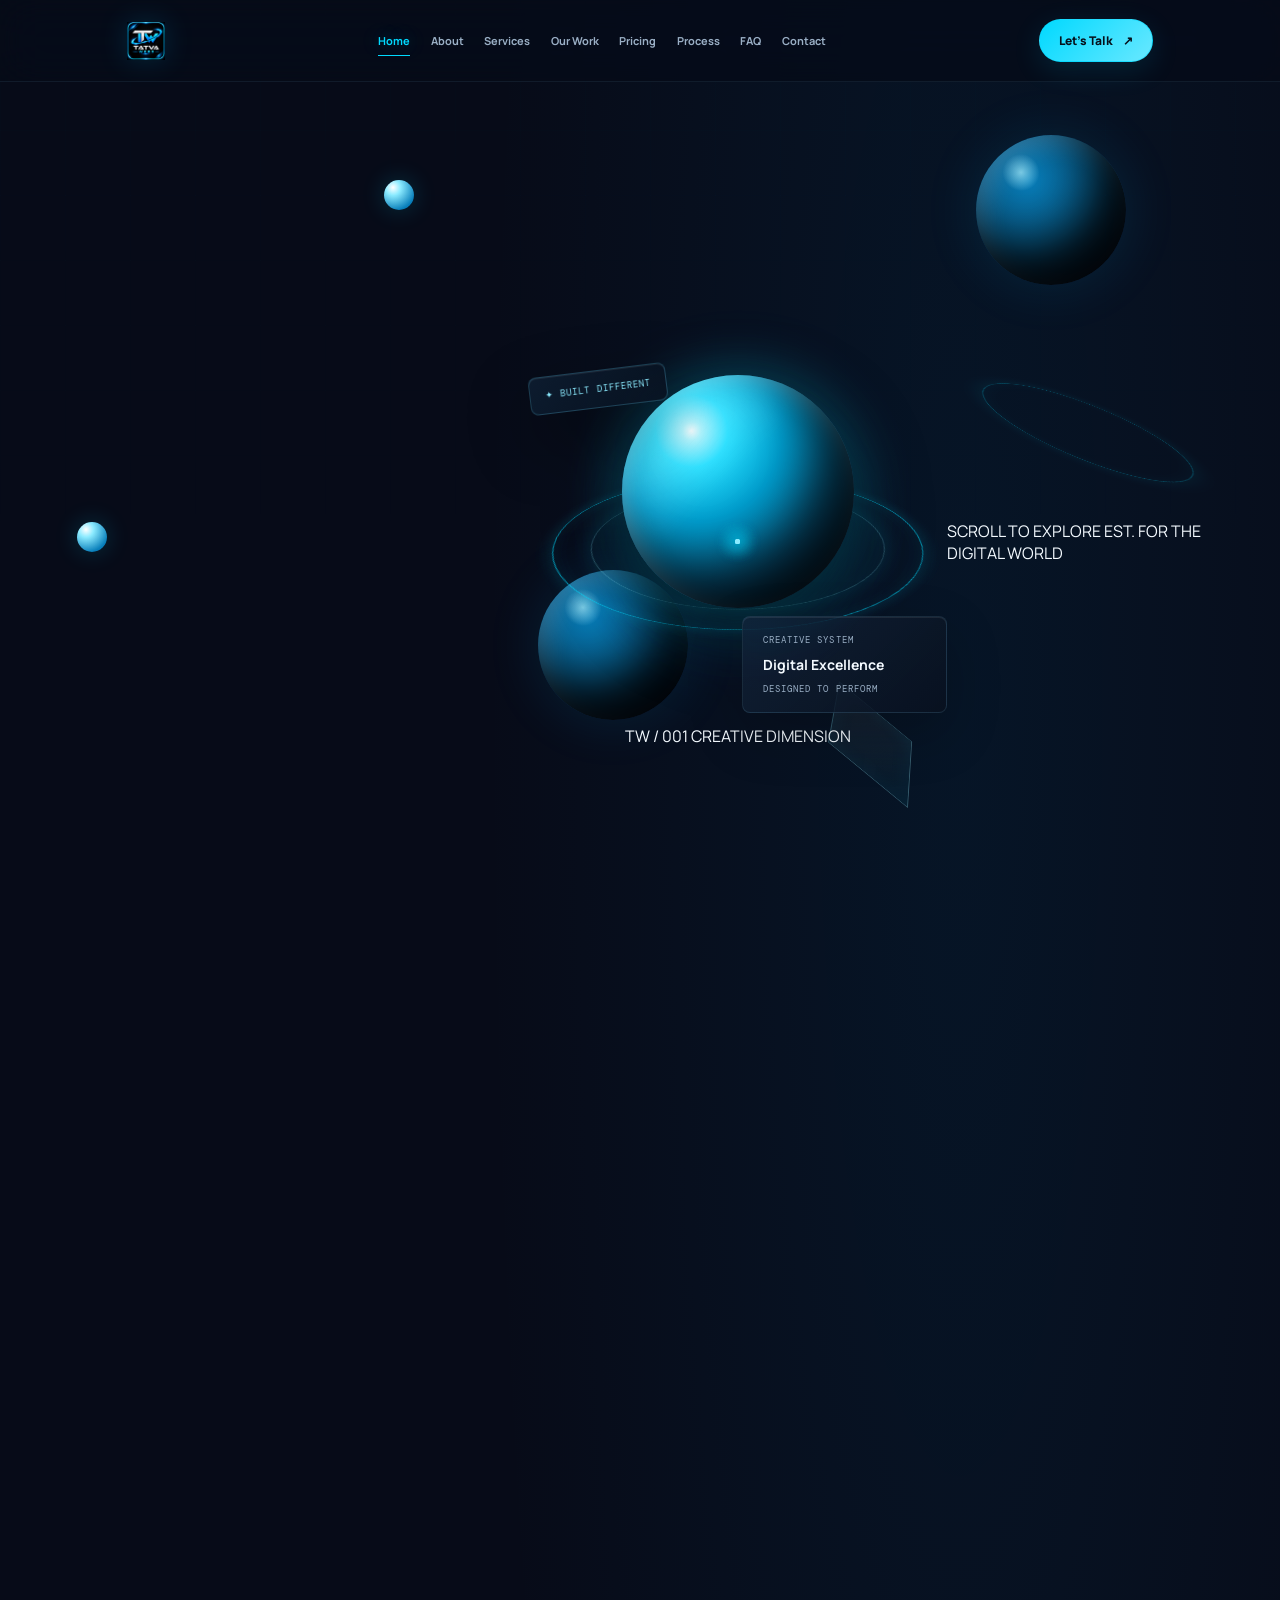
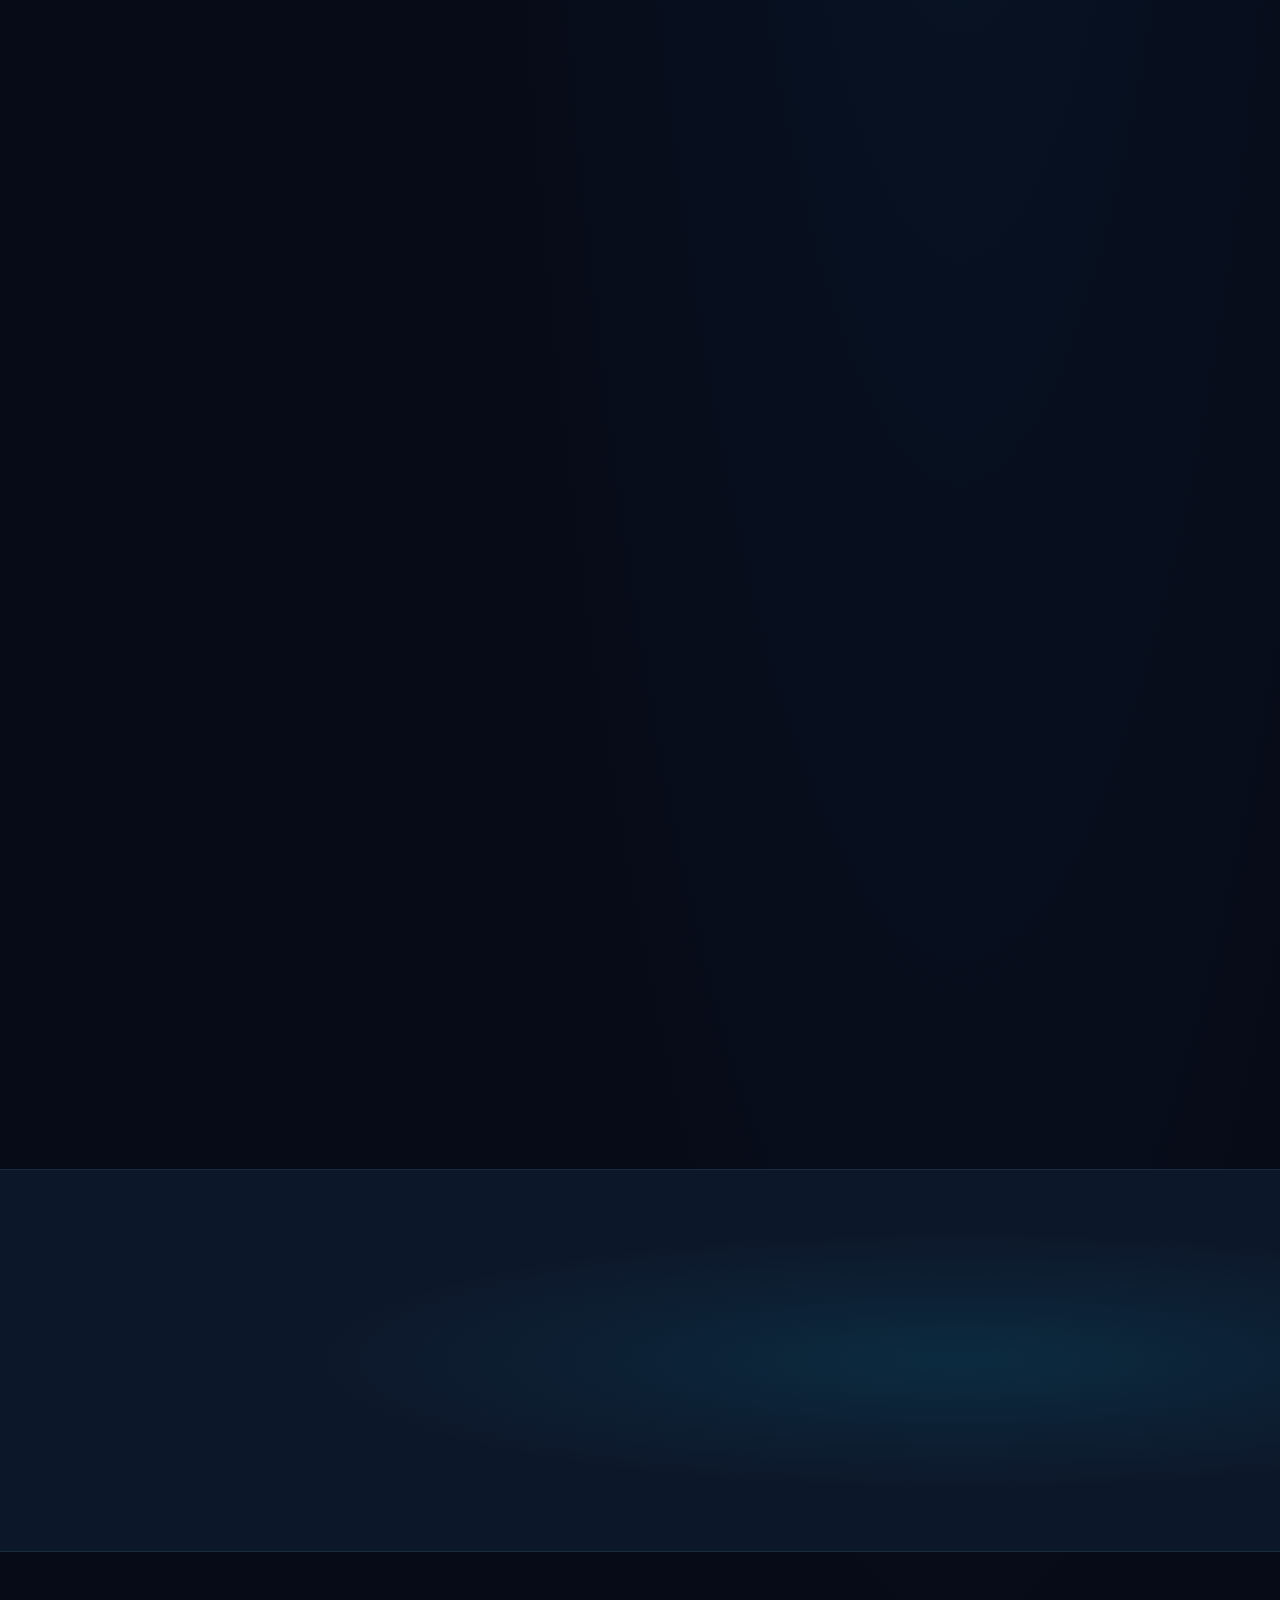
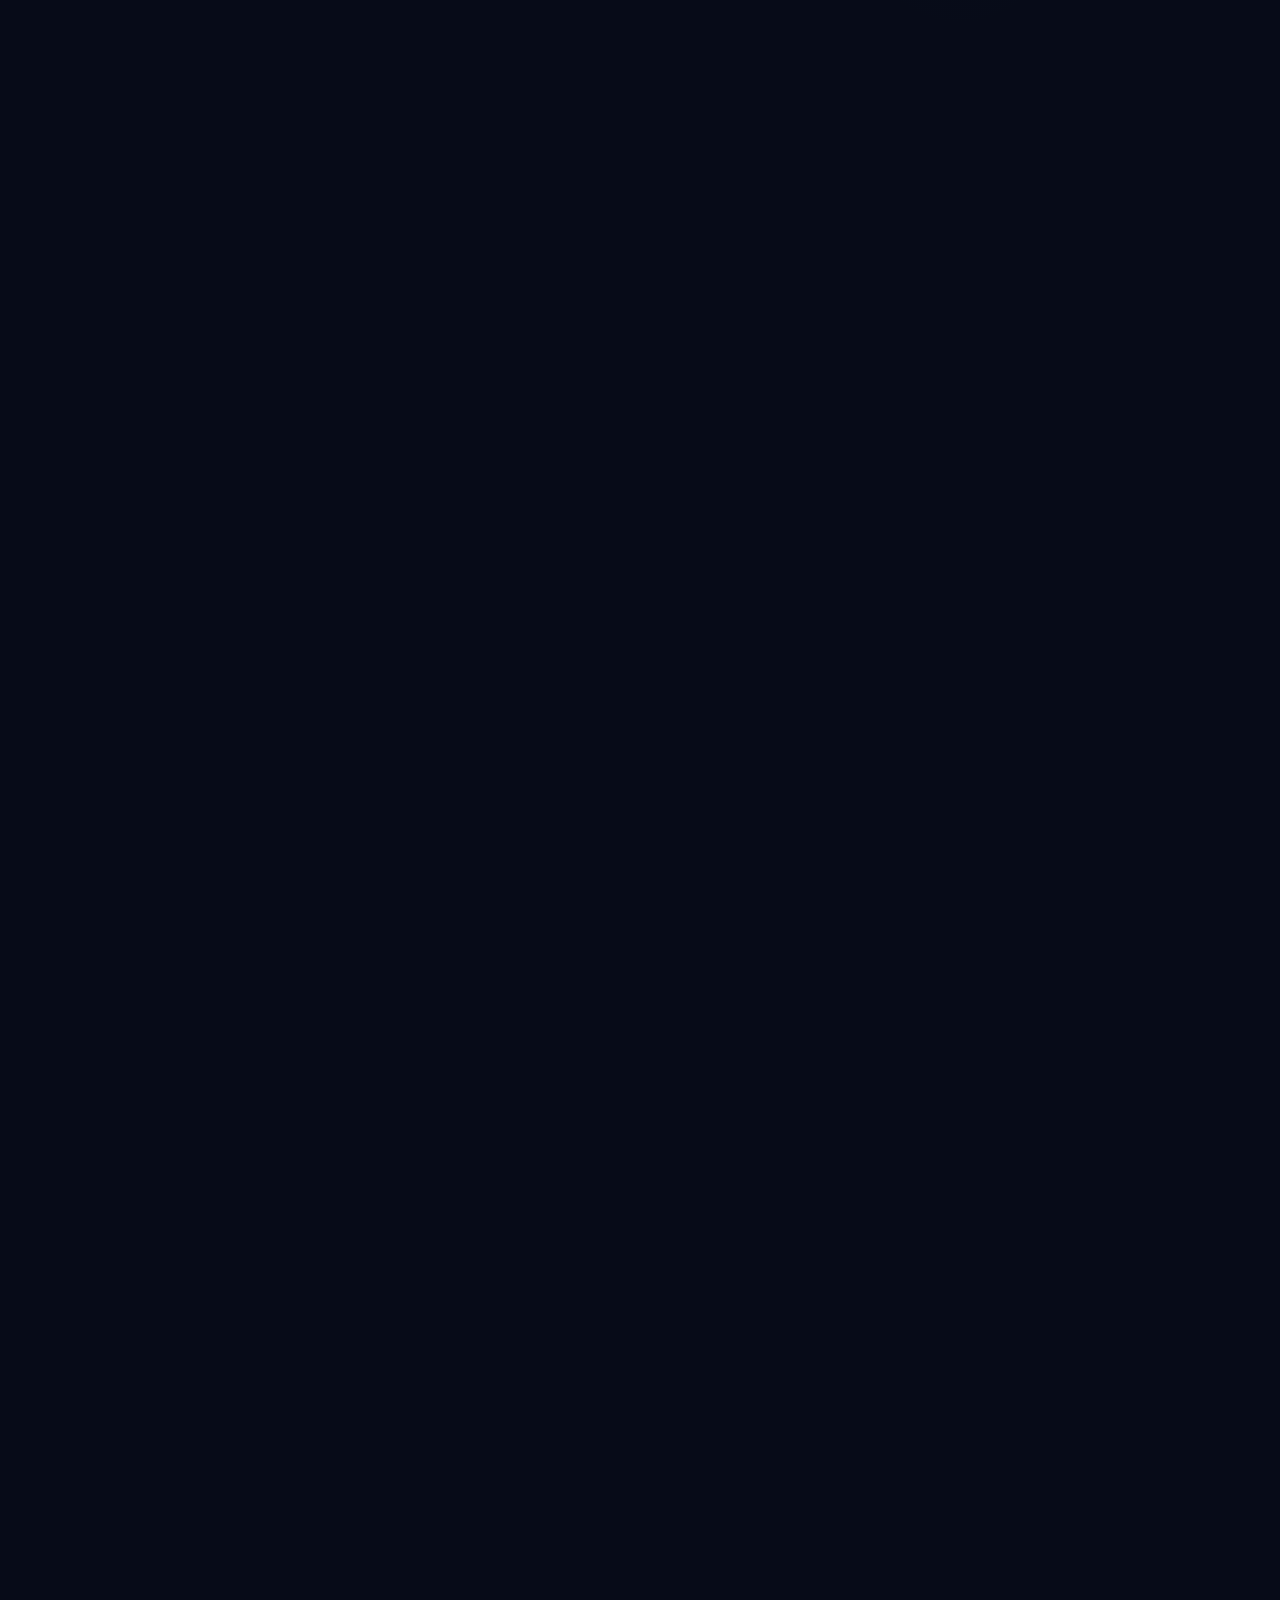
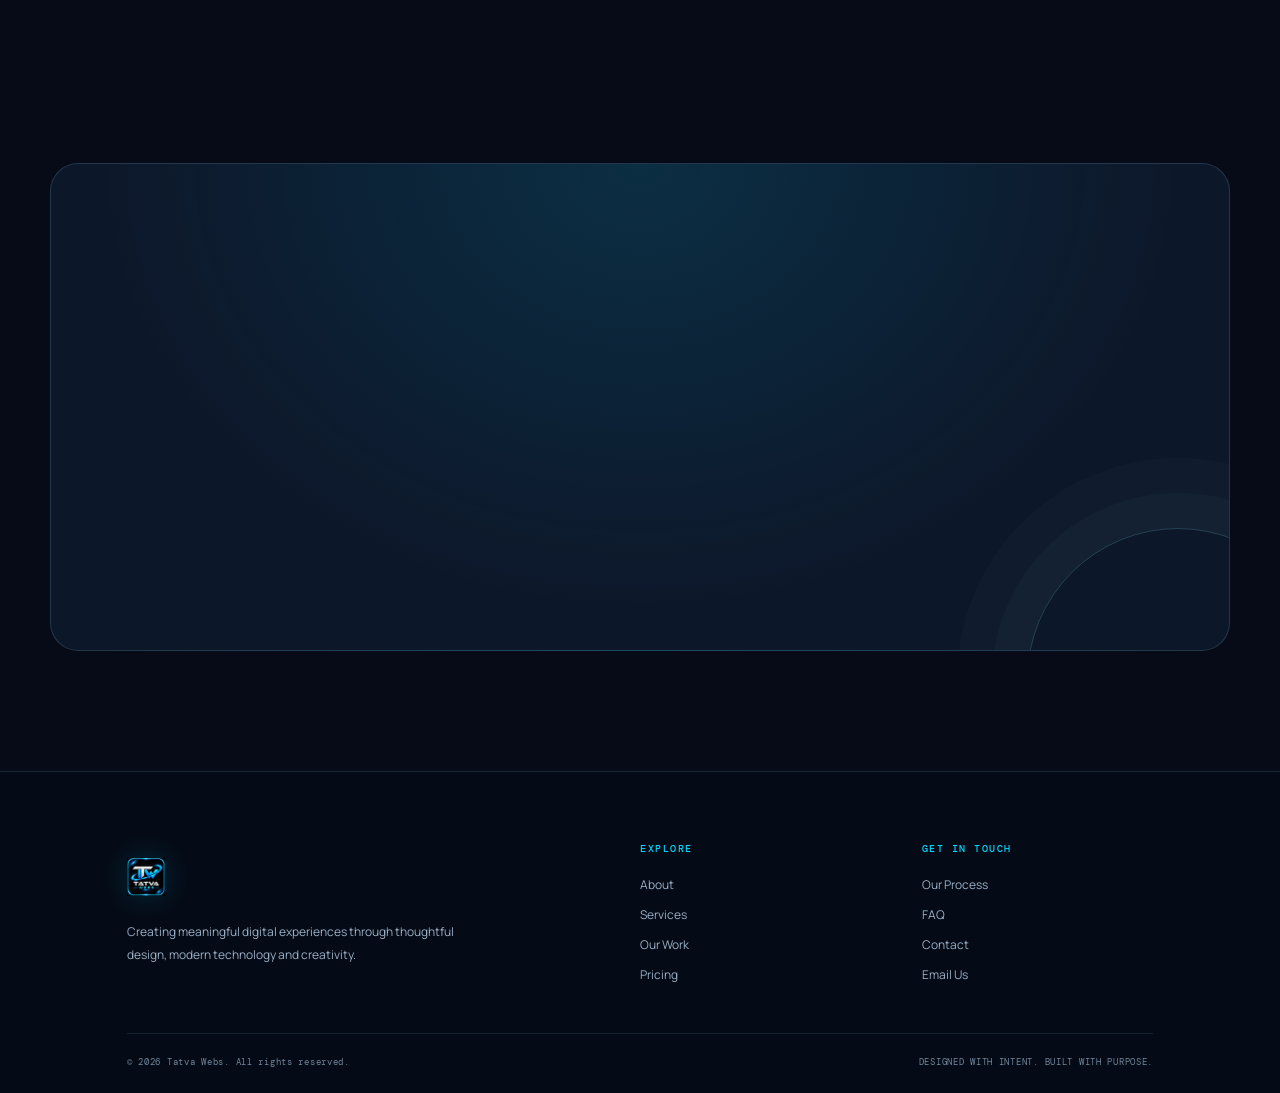
==== commit f03ee307: "Update index.html" ====
--- a/index.html
+++ b/index.html
@@ -5,6 +5,7 @@
   <meta charset="UTF-8">
   <meta name="viewport" content="width=device-width, initial-scale=1.0">
   <meta name="theme-color" content="#070B18">
+
   <meta name="description" content="Tatva Webs creates premium websites and digital experiences for ambitious brands.">
   <meta name="author" content="Tatva Webs">
 
@@ -12,6 +13,8 @@
 
   <link rel="preconnect" href="https://fonts.googleapis.com">
   <link rel="preconnect" href="https://fonts.gstatic.com" crossorigin>
+
+  <link href="https://fonts.googleapis.com/css2?family=DM+Mono:wght@400;500&family=Manrope:wght@400;500;600;700;800&display=swap" rel="stylesheet">
 
   <link rel="icon" type="image/png" href="tatva-webs-logo.png">
   <link rel="stylesheet" href="styles.css">
@@ -41,8 +44,12 @@
         >
       </a>
 
-      <nav class="main-nav" aria-label="Main navigation">
-        <a href="index.html" class="active">Home</a>
+      <nav
+        class="main-nav"
+        id="main-navigation"
+        aria-label="Main navigation"
+      >
+        <a href="index.html" class="active" aria-current="page">Home</a>
         <a href="about.html">About</a>
         <a href="services.html">Services</a>
         <a href="work.html">Our Work</a>
@@ -70,6 +77,7 @@
     </div>
   </header>
 
+
   <main>
 
     <!-- =================================
@@ -116,8 +124,12 @@
 
         </div>
 
+
         <!-- HERO 3D OBJECT -->
-        <div class="hero-art" aria-label="Abstract three-dimensional cyan digital sphere">
+        <div
+          class="hero-art"
+          aria-label="Abstract three-dimensional cyan digital sphere"
+        >
 
           <div class="hero-scene-glow"></div>
 
@@ -126,6 +138,7 @@
           <div class="hero-orbit orbit-three"></div>
 
           <div class="hero-core">
+
             <div class="core-sphere">
 
               <div class="sphere-highlight"></div>
@@ -133,6 +146,7 @@
               <div class="sphere-shine"></div>
 
             </div>
+
           </div>
 
           <div class="hero-panel hero-interface">
@@ -176,6 +190,7 @@
       <div class="intro-grid">
 
         <div>
+
           <div class="eyebrow reveal">01 / WHO WE ARE</div>
 
           <div class="section-heading reveal">
@@ -184,6 +199,7 @@
               <span class="text-gradient">Digital identity.</span>
             </h2>
           </div>
+
         </div>
 
         <div class="intro-copy reveal">
@@ -201,13 +217,17 @@
             your brand with clarity.
           </p>
 
-          <a href="about.html" class="button button-outline magnetic intro-button">
+          <a
+            href="about.html"
+            class="button button-outline magnetic intro-button"
+          >
             Discover Tatva Webs ↗
           </a>
 
         </div>
 
       </div>
+
 
       <div class="stats-grid">
 
@@ -252,80 +272,131 @@
 
       </div>
 
+
       <div class="service-grid">
 
         <article class="service-card glass tilt-card reveal">
+
           <div class="card-icon">✦</div>
           <span class="card-index">01 / DESIGN</span>
+
           <h3>Website Design</h3>
+
           <p>
             Modern, visually engaging website designs built around
             your brand identity and audience.
           </p>
-          <a href="services.html" class="card-link">Explore service ↗</a>
-        </article>
+
+          <a href="services.html" class="card-link">
+            Explore service ↗
+          </a>
+
+        </article>
+
 
         <article class="service-card glass tilt-card reveal">
+
           <div class="card-icon">⌘</div>
           <span class="card-index">02 / BUILD</span>
+
           <h3>Web Development</h3>
+
           <p>
             Responsive, functional and performance-conscious
             websites built for real-world use.
           </p>
-          <a href="services.html" class="card-link">Explore service ↗</a>
-        </article>
+
+          <a href="services.html" class="card-link">
+            Explore service ↗
+          </a>
+
+        </article>
+
 
         <article class="service-card glass tilt-card reveal">
+
           <div class="card-icon">◈</div>
           <span class="card-index">03 / IDENTITY</span>
+
           <h3>Brand Identity</h3>
+
           <p>
             A consistent visual language that makes your business
             recognizable and memorable.
           </p>
-          <a href="services.html" class="card-link">Explore service ↗</a>
-        </article>
+
+          <a href="services.html" class="card-link">
+            Explore service ↗
+          </a>
+
+        </article>
+
 
         <article class="service-card glass tilt-card reveal">
+
           <div class="card-icon">◎</div>
           <span class="card-index">04 / CONVERSION</span>
+
           <h3>Landing Pages</h3>
+
           <p>
             Focused pages designed to communicate your offer
             and guide visitors towards action.
           </p>
-          <a href="services.html" class="card-link">Explore service ↗</a>
-        </article>
+
+          <a href="services.html" class="card-link">
+            Explore service ↗
+          </a>
+
+        </article>
+
 
         <article class="service-card glass tilt-card reveal">
+
           <div class="card-icon">↗</div>
           <span class="card-index">05 / REIMAGINE</span>
+
           <h3>Website Redesign</h3>
+
           <p>
             Give your existing website a fresh visual identity,
             better structure and modern experience.
           </p>
-          <a href="services.html" class="card-link">Explore service ↗</a>
-        </article>
+
+          <a href="services.html" class="card-link">
+            Explore service ↗
+          </a>
+
+        </article>
+
 
         <article class="service-card glass tilt-card reveal">
+
           <div class="card-icon">✧</div>
           <span class="card-index">06 / EXPERIENCE</span>
+
           <h3>Creative Experiences</h3>
+
           <p>
             Unique interactions, animations and visual details
             that make your digital presence memorable.
           </p>
-          <a href="services.html" class="card-link">Explore service ↗</a>
-        </article>
-
-      </div>
+
+          <a href="services.html" class="card-link">
+            Explore service ↗
+          </a>
+
+        </article>
+
+      </div>
+
 
       <div class="section-action reveal">
+
         <a href="services.html" class="button button-outline magnetic">
           View All Services ↗
         </a>
+
       </div>
 
     </section>
@@ -339,7 +410,10 @@
       <div class="section-shell feature-band-inner">
 
         <div>
-          <div class="eyebrow reveal">THE TATVA APPROACH</div>
+
+          <div class="eyebrow reveal">
+            THE TATVA APPROACH
+          </div>
 
           <h2 class="reveal">
             Good design gets attention.
@@ -347,6 +421,7 @@
               Great experiences create impact.
             </span>
           </h2>
+
         </div>
 
         <a href="process.html" class="button magnetic reveal">
@@ -379,56 +454,87 @@
 
       </div>
 
+
       <div class="project-grid">
 
         <article class="project-card reveal">
 
           <div class="project-visual mock-store">
+
             <div class="project-mock-content">
+
               <span class="eyebrow">E-COMMERCE EXPERIENCE</span>
+
               <h2>NOVA.</h2>
+
               <p>A modern shopping concept</p>
-              <span class="mock-cta">DISCOVER MORE ↗</span>
+
+              <span class="mock-cta">
+                DISCOVER MORE ↗
+              </span>
+
             </div>
-          </div>
+
+          </div>
+
 
           <div class="project-caption">
+
             <div>
               <h3>Modern E-Commerce</h3>
               <p>Website Design · Development</p>
             </div>
+
             <span class="project-number">01</span>
-          </div>
-
-        </article>
+
+          </div>
+
+        </article>
+
 
         <article class="project-card reveal">
 
           <div class="project-visual mock-studio">
+
             <div class="project-mock-content">
+
               <span class="eyebrow">CREATIVE BRAND</span>
+
               <h2>STUDIO.</h2>
+
               <p>Creative digital identity</p>
-              <span class="mock-cta">EXPLORE THE VISION ↗</span>
+
+              <span class="mock-cta">
+                EXPLORE THE VISION ↗
+              </span>
+
             </div>
-          </div>
+
+          </div>
+
 
           <div class="project-caption">
+
             <div>
               <h3>Creative Studio Website</h3>
               <p>Branding · Website Experience</p>
             </div>
+
             <span class="project-number">02</span>
-          </div>
-
-        </article>
-
-      </div>
+
+          </div>
+
+        </article>
+
+      </div>
+
 
       <div class="section-action reveal">
+
         <a href="work.html" class="button button-outline magnetic">
           Explore Our Work ↗
         </a>
+
       </div>
 
     </section>
@@ -441,7 +547,9 @@
 
       <div class="section-heading">
 
-        <div class="eyebrow reveal">04 / WHY TATVA WEBS</div>
+        <div class="eyebrow reveal">
+          04 / WHY TATVA WEBS
+        </div>
 
         <h2 class="reveal">
           Built with purpose.
@@ -450,33 +558,48 @@
 
       </div>
 
+
       <div class="feature-grid">
 
         <article class="feature-card glass tilt-card reveal">
+
           <div class="card-icon">01</div>
+
           <h3>Thoughtful Design</h3>
+
           <p>
             Every visual decision has a purpose. We aim for
             clarity, consistency and a strong brand experience.
           </p>
-        </article>
+
+        </article>
+
 
         <article class="feature-card glass tilt-card reveal">
+
           <div class="card-icon">02</div>
+
           <h3>Responsive Experiences</h3>
+
           <p>
             Your website should feel natural across desktops,
             tablets and mobile devices.
           </p>
-        </article>
+
+        </article>
+
 
         <article class="feature-card glass tilt-card reveal">
+
           <div class="card-icon">03</div>
+
           <h3>Personal Collaboration</h3>
+
           <p>
             We value clear communication and a collaborative
             approach throughout every project.
           </p>
+
         </article>
 
       </div>
@@ -491,7 +614,9 @@
 
       <div class="cta-orb" aria-hidden="true"></div>
 
-      <div class="eyebrow reveal">LET'S CREATE SOMETHING</div>
+      <div class="eyebrow reveal">
+        LET'S CREATE SOMETHING
+      </div>
 
       <h2 class="reveal">
         Your next big idea deserves
@@ -524,7 +649,12 @@
         <div class="footer-brand">
 
           <div>
-            <a href="index.html" class="brand" aria-label="Tatva Webs Home">
+
+            <a
+              href="index.html"
+              class="brand"
+              aria-label="Tatva Webs Home"
+            >
               <img
                 src="tatva-webs-logo.png"
                 alt="Tatva Webs"
@@ -536,27 +666,37 @@
               Creating meaningful digital experiences through
               thoughtful design, modern technology and creativity.
             </p>
-          </div>
-
-        </div>
+
+          </div>
+
+        </div>
+
 
         <div class="footer-column">
+
           <h4>Explore</h4>
+
           <a href="about.html">About</a>
           <a href="services.html">Services</a>
           <a href="work.html">Our Work</a>
           <a href="pricing.html">Pricing</a>
-        </div>
+
+        </div>
+
 
         <div class="footer-column">
+
           <h4>Get in Touch</h4>
+
           <a href="process.html">Our Process</a>
           <a href="faq.html">FAQ</a>
           <a href="contact.html">Contact</a>
-          <a href="mailto:hello@tatvawebs.com">Email Us</a>
-        </div>
-
-      </div>
+          <a href="mailto:tatvawebs@gmail.com">Email Us</a>
+
+        </div>
+
+      </div>
+
 
       <div class="footer-bottom">
 
@@ -564,7 +704,9 @@
           © <span data-year></span> Tatva Webs. All rights reserved.
         </span>
 
-        <span>DESIGNED WITH INTENT. BUILT WITH PURPOSE.</span>
+        <span>
+          DESIGNED WITH INTENT. BUILT WITH PURPOSE.
+        </span>
 
       </div>
 
@@ -573,12 +715,16 @@
   </footer>
 
 
-  <!-- CUSTOM CURSOR -->
+  <!-- =================================
+       CUSTOM CURSOR
+  ================================== -->
   <div class="cursor-dot" aria-hidden="true"></div>
   <div class="cursor-ring" aria-hidden="true"></div>
 
 
-  <!-- JAVASCRIPT -->
+  <!-- =================================
+       JAVASCRIPT
+  ================================== -->
   <script src="script.js"></script>
 
 </body>
--- a/styles.css
+++ b/styles.css
@@ -1681,3 +1681,617 @@
     animation: none !important;
   }
 }
+
+/* =====================================================
+   TATVA WEBS — PREMIUM ANIMATION & EFFECTS PACK
+   Midnight Cyan Edition
+===================================================== */
+
+/* 1. ANIMATED BACKGROUND GRID */
+body::before {
+  content: "";
+  position: fixed;
+  inset: 0;
+  z-index: 1;
+  pointer-events: none;
+  opacity: .12;
+  background-image:
+    linear-gradient(rgba(0,217,255,.09) 1px, transparent 1px),
+    linear-gradient(90deg,rgba(0,217,255,.09) 1px, transparent 1px);
+  background-size: 65px 65px;
+  mask-image: linear-gradient(to bottom, black, transparent 85%);
+  animation: gridDrift 35s linear infinite;
+}
+
+@keyframes gridDrift {
+  from { background-position: 0 0; }
+  to { background-position: 65px 65px; }
+}
+
+/* 2. SMOOTH PAGE ENTRANCE */
+main {
+  animation: pageEntrance 1s cubic-bezier(.22,1,.36,1) both;
+}
+
+@keyframes pageEntrance {
+  from {
+    opacity: 0;
+    filter: blur(5px);
+  }
+  to {
+    opacity: 1;
+    filter: blur(0);
+  }
+}
+
+/* 3. PREMIUM BUTTON SHINE */
+.button {
+  overflow: hidden;
+  transition:
+    transform .45s cubic-bezier(.22,1,.36,1),
+    box-shadow .45s,
+    border-color .35s;
+}
+
+.button::after {
+  content: "";
+  position: absolute;
+  top: -50%;
+  left: -80%;
+  width: 45%;
+  height: 200%;
+  pointer-events: none;
+  background: linear-gradient(
+    90deg,
+    transparent,
+    rgba(255,255,255,.48),
+    transparent
+  );
+  transform: rotate(25deg);
+  transition: left .75s cubic-bezier(.22,1,.36,1);
+}
+
+.button:hover::after {
+  left: 140%;
+}
+
+.button:hover {
+  box-shadow:
+    0 10px 35px rgba(0,217,255,.22),
+    0 0 55px rgba(0,217,255,.10);
+}
+
+/* 4. NAVIGATION HOVER EFFECT */
+.main-nav a {
+  transition:
+    color .3s ease,
+    text-shadow .3s ease;
+}
+
+.main-nav a:hover,
+.main-nav a.active {
+  text-shadow: 0 0 18px rgba(0,217,255,.38);
+}
+
+/* 5. GLASS CARD DEPTH */
+.glass,
+.glass-panel,
+.info-card,
+.project-card,
+.pricing-card,
+.faq-item,
+.service-card,
+.feature-card {
+  transition:
+    transform .5s cubic-bezier(.22,1,.36,1),
+    border-color .4s ease,
+    box-shadow .5s ease;
+}
+
+.glass:hover,
+.glass-panel:hover {
+  border-color: rgba(0,217,255,.3);
+  box-shadow:
+    inset 0 1px 0 rgba(255,255,255,.1),
+    0 20px 65px rgba(0,0,0,.3),
+    0 0 30px rgba(0,217,255,.07);
+}
+
+/* 6. CARD LIGHT REFLECTION */
+.info-card,
+.service-card,
+.feature-card,
+.pricing-card {
+  isolation: isolate;
+}
+
+.info-card::before,
+.pricing-card::before {
+  content: "";
+  position: absolute;
+  inset: 0;
+  z-index: -1;
+  pointer-events: none;
+  opacity: 0;
+  background: radial-gradient(
+    circle at var(--mouse-x,50%) var(--mouse-y,50%),
+    rgba(0,217,255,.13),
+    transparent 55%
+  );
+  transition: opacity .4s ease;
+}
+
+.info-card:hover::before,
+.pricing-card:hover::before {
+  opacity: 1;
+}
+
+/* 7. 3D HERO SPHERE GLOW */
+.core-sphere {
+  filter: drop-shadow(0 0 20px rgba(0,217,255,.12));
+  transition: filter .5s ease;
+}
+
+.hero-art:hover .core-sphere {
+  filter: drop-shadow(0 0 38px rgba(0,217,255,.32));
+}
+
+/* 8. HERO ORBIT LIGHT */
+.hero-orbit {
+  box-shadow:
+    0 0 20px rgba(0,217,255,.09),
+    inset 0 0 20px rgba(0,217,255,.04);
+}
+
+.hero-scene-glow {
+  animation: sceneGlow 7s ease-in-out infinite;
+}
+
+@keyframes sceneGlow {
+  0%,100% {
+    opacity: .65;
+    scale: .95;
+  }
+  50% {
+    opacity: 1;
+    scale: 1.12;
+  }
+}
+
+/* 9. AMBIENT OBJECT GLOW */
+.ambient-object.sphere,
+.ambient-object.ring,
+.ambient-object.orb-small {
+  will-change: transform;
+}
+
+.ambient-object.ring {
+  box-shadow:
+    0 0 25px rgba(0,217,255,.09),
+    inset 0 0 20px rgba(0,217,255,.04);
+}
+
+/* 10. CONTACT FORM INTERACTIONS */
+.form-field input,
+.form-field textarea,
+.form-field select,
+.contact-form input,
+.contact-form textarea,
+.contact-form select {
+  transition:
+    border-color .3s ease,
+    box-shadow .3s ease,
+    background .3s ease;
+}
+
+.form-field input:focus,
+.form-field textarea:focus,
+.form-field select:focus,
+.contact-form input:focus,
+.contact-form textarea:focus,
+.contact-form select:focus {
+  border-color: var(--cyan);
+  background: rgba(0,217,255,.035);
+  box-shadow:
+    0 0 0 3px rgba(0,217,255,.08),
+    0 0 25px rgba(0,217,255,.06);
+}
+
+/* 11. CONTACT METHOD HOVER */
+.contact-method {
+  transition: transform .35s ease;
+}
+
+.contact-method:hover {
+  transform: translateX(7px);
+}
+
+.contact-method-icon {
+  transition:
+    color .3s ease,
+    border-color .3s ease,
+    box-shadow .3s ease;
+}
+
+.contact-method:hover .contact-method-icon {
+  color: var(--cyan-soft);
+  border-color: var(--cyan);
+  box-shadow: 0 0 20px rgba(0,217,255,.18);
+}
+
+/* 12. FOOTER INTERACTIONS */
+.site-footer a {
+  transition:
+    color .3s ease,
+    transform .3s ease;
+}
+
+.footer-links a:hover,
+.footer-column a:hover {
+  transform: translateX(4px);
+}
+
+/* 13. IMAGE HOVER */
+.project-visual img,
+.brand-logo {
+  transition:
+    transform .7s cubic-bezier(.22,1,.36,1),
+    filter .5s ease;
+}
+
+.project-card:hover .project-visual img {
+  transform: scale(1.06);
+}
+
+/* 14. SCROLL PROGRESS GLOW */
+.scroll-progress {
+  box-shadow: 0 0 12px rgba(0,217,255,.65);
+}
+
+/* 15. SMOOTHER REVEAL */
+.reveal,
+.reveal-left,
+.reveal-right,
+.reveal-scale {
+  transition-timing-function: cubic-bezier(.22,1,.36,1);
+}
+
+/* 16. ACCESSIBILITY */
+@media(prefers-reduced-motion:reduce) {
+  body::before,
+  main,
+  .hero-scene-glow {
+    animation: none !important;
+  }
+
+  .button::after,
+  .info-card::before,
+  .pricing-card::before {
+    display: none;
+  }
+}
+
+/* 17. MOBILE PERFORMANCE */
+@media(max-width:650px) {
+  body::before {
+    opacity: .06;
+    background-size: 48px 48px;
+  }
+
+  .glass:hover,
+  .info-card:hover,
+  .service-card:hover,
+  .pricing-card:hover {
+    transform: none;
+  }
+}
+
+/* =====================================================
+   CONTACT PAGE — COMPLETE LAYOUT FIX
+===================================================== */
+
+.contact-layout {
+  display: grid;
+  grid-template-columns: .85fr 1.15fr;
+  align-items: start;
+  gap: 55px;
+}
+
+/* LEFT SIDE */
+
+.contact-info {
+  display: flex;
+  flex-direction: column;
+  align-items: flex-start;
+}
+
+.contact-info h2 {
+  margin-top: 22px;
+  font-size: clamp(32px,4vw,48px);
+  line-height: 1.12;
+  letter-spacing: -.06em;
+}
+
+.contact-info > p {
+  max-width: 430px;
+  margin-top: 18px;
+  color: var(--muted);
+  font-size: 14px;
+  line-height: 1.9;
+}
+
+.contact-method {
+  width: 100%;
+  display: flex;
+  align-items: center;
+  gap: 17px;
+  margin-top: 30px;
+}
+
+.contact-method-icon {
+  flex: none;
+  width: 48px;
+  height: 48px;
+  display: grid;
+  place-items: center;
+  border: 1px solid rgba(0,217,255,.25);
+  border-radius: 14px;
+  background: rgba(0,217,255,.06);
+  color: var(--cyan);
+  font-size: 19px;
+}
+
+.contact-method > div {
+  display: flex;
+  flex-direction: column;
+  gap: 6px;
+}
+
+.contact-method-label {
+  color: var(--cyan);
+  font: 10px 'DM Mono',monospace;
+  letter-spacing: .13em;
+}
+
+.contact-method a,
+.contact-method > div > span:last-child {
+  color: var(--white);
+  font-size: 13px;
+  line-height: 1.6;
+}
+
+.contact-note {
+  width: 100%;
+  margin-top: 35px;
+  padding: 22px;
+  border-radius: 17px;
+}
+
+.note-symbol {
+  color: var(--cyan);
+  font-size: 23px;
+}
+
+.contact-note p {
+  margin-top: 12px;
+  color: var(--muted);
+  font-size: 12px;
+  line-height: 1.9;
+}
+
+/* RIGHT SIDE — FORM PANEL */
+
+.contact-form-wrap {
+  width: 100%;
+  padding: clamp(24px,4vw,40px);
+  border: 1px solid rgba(140,220,255,.15);
+  border-radius: 23px;
+  background:
+    radial-gradient(
+      ellipse at 100% 0%,
+      rgba(0,217,255,.09),
+      transparent 45%
+    ),
+    linear-gradient(145deg,rgba(18,35,57,.88),rgba(7,15,29,.95));
+  box-shadow:
+    inset 0 1px 0 rgba(255,255,255,.07),
+    0 25px 75px rgba(0,0,0,.25);
+}
+
+.form-heading {
+  margin-bottom: 30px;
+}
+
+.form-heading h2 {
+  margin-top: 14px;
+  font-size: clamp(26px,3vw,36px);
+  letter-spacing: -.055em;
+}
+
+.form-heading p {
+  margin-top: 10px;
+  color: var(--muted);
+  font-size: 12px;
+  line-height: 1.8;
+}
+
+/* FORM GRID */
+
+#contact-form {
+  display: grid;
+  gap: 22px;
+  width: 100%;
+}
+
+.form-row {
+  display: grid;
+  grid-template-columns: repeat(2,minmax(0,1fr));
+  gap: 17px;
+}
+
+.form-field {
+  display: flex;
+  flex-direction: column;
+  gap: 9px;
+  min-width: 0;
+}
+
+.form-field label {
+  color: #DCEAF5;
+  font-size: 11px;
+  font-weight: 700;
+}
+
+.form-field input,
+.form-field select,
+.form-field textarea {
+  width: 100%;
+  min-width: 0;
+  padding: 15px 16px;
+  border: 1px solid rgba(140,220,255,.15);
+  border-radius: 11px;
+  outline: none;
+  background: rgba(5,13,27,.72);
+  color: var(--white);
+  font-size: 12px;
+  transition:
+    border-color .3s,
+    box-shadow .3s,
+    background .3s;
+}
+
+.form-field input,
+.form-field select {
+  min-height: 49px;
+}
+
+.form-field textarea {
+  min-height: 135px;
+  resize: vertical;
+  line-height: 1.7;
+}
+
+.form-field input::placeholder,
+.form-field textarea::placeholder {
+  color: #71869C;
+}
+
+.form-field select {
+  cursor: pointer;
+}
+
+.form-field select option {
+  background: #0D1526;
+  color: white;
+}
+
+.form-field input:focus,
+.form-field select:focus,
+.form-field textarea:focus {
+  border-color: var(--cyan);
+  background: rgba(0,217,255,.035);
+  box-shadow: 0 0 0 3px rgba(0,217,255,.09);
+}
+
+.form-submit {
+  width: fit-content;
+  min-width: 210px;
+  cursor: pointer;
+}
+
+.form-note {
+  margin-top: -10px;
+  color: var(--cyan-soft);
+  font-size: 10px;
+  line-height: 1.7;
+}
+
+/* NEXT STEPS */
+
+.contact-bottom {
+  display: grid;
+  grid-template-columns: .8fr 1.2fr;
+  align-items: center;
+  gap: 45px;
+  padding: clamp(25px,5vw,48px);
+  border: 1px solid var(--line);
+  border-radius: 22px;
+}
+
+.contact-bottom h2 {
+  margin-top: 16px;
+  font-size: clamp(30px,4vw,43px);
+  letter-spacing: -.055em;
+}
+
+.contact-next-steps {
+  display: grid;
+  gap: 17px;
+}
+
+.next-step {
+  display: flex;
+  align-items: center;
+  gap: 18px;
+  padding-bottom: 15px;
+  border-bottom: 1px solid var(--line);
+}
+
+.next-step:last-child {
+  border-bottom: 0;
+  padding-bottom: 0;
+}
+
+.next-step span {
+  color: var(--cyan);
+  font: 12px 'DM Mono',monospace;
+}
+
+.next-step p {
+  color: var(--muted);
+  font-size: 12px;
+  line-height: 1.7;
+}
+
+/* CONTACT RESPONSIVE */
+
+@media(max-width:850px) {
+  .contact-layout {
+    grid-template-columns: 1fr;
+    gap: 45px;
+  }
+
+  .contact-info > p {
+    max-width: 600px;
+  }
+
+  .contact-note {
+    max-width: 600px;
+  }
+
+  .contact-bottom {
+    grid-template-columns: 1fr;
+    gap: 30px;
+  }
+}
+
+@media(max-width:550px) {
+  .form-row {
+    grid-template-columns: 1fr;
+    gap: 20px;
+  }
+
+  .contact-form-wrap {
+    padding: 23px 17px;
+  }
+
+  .form-submit {
+    width: 100%;
+  }
+
+  .contact-method {
+    margin-top: 23px;
+  }
+}
+
+
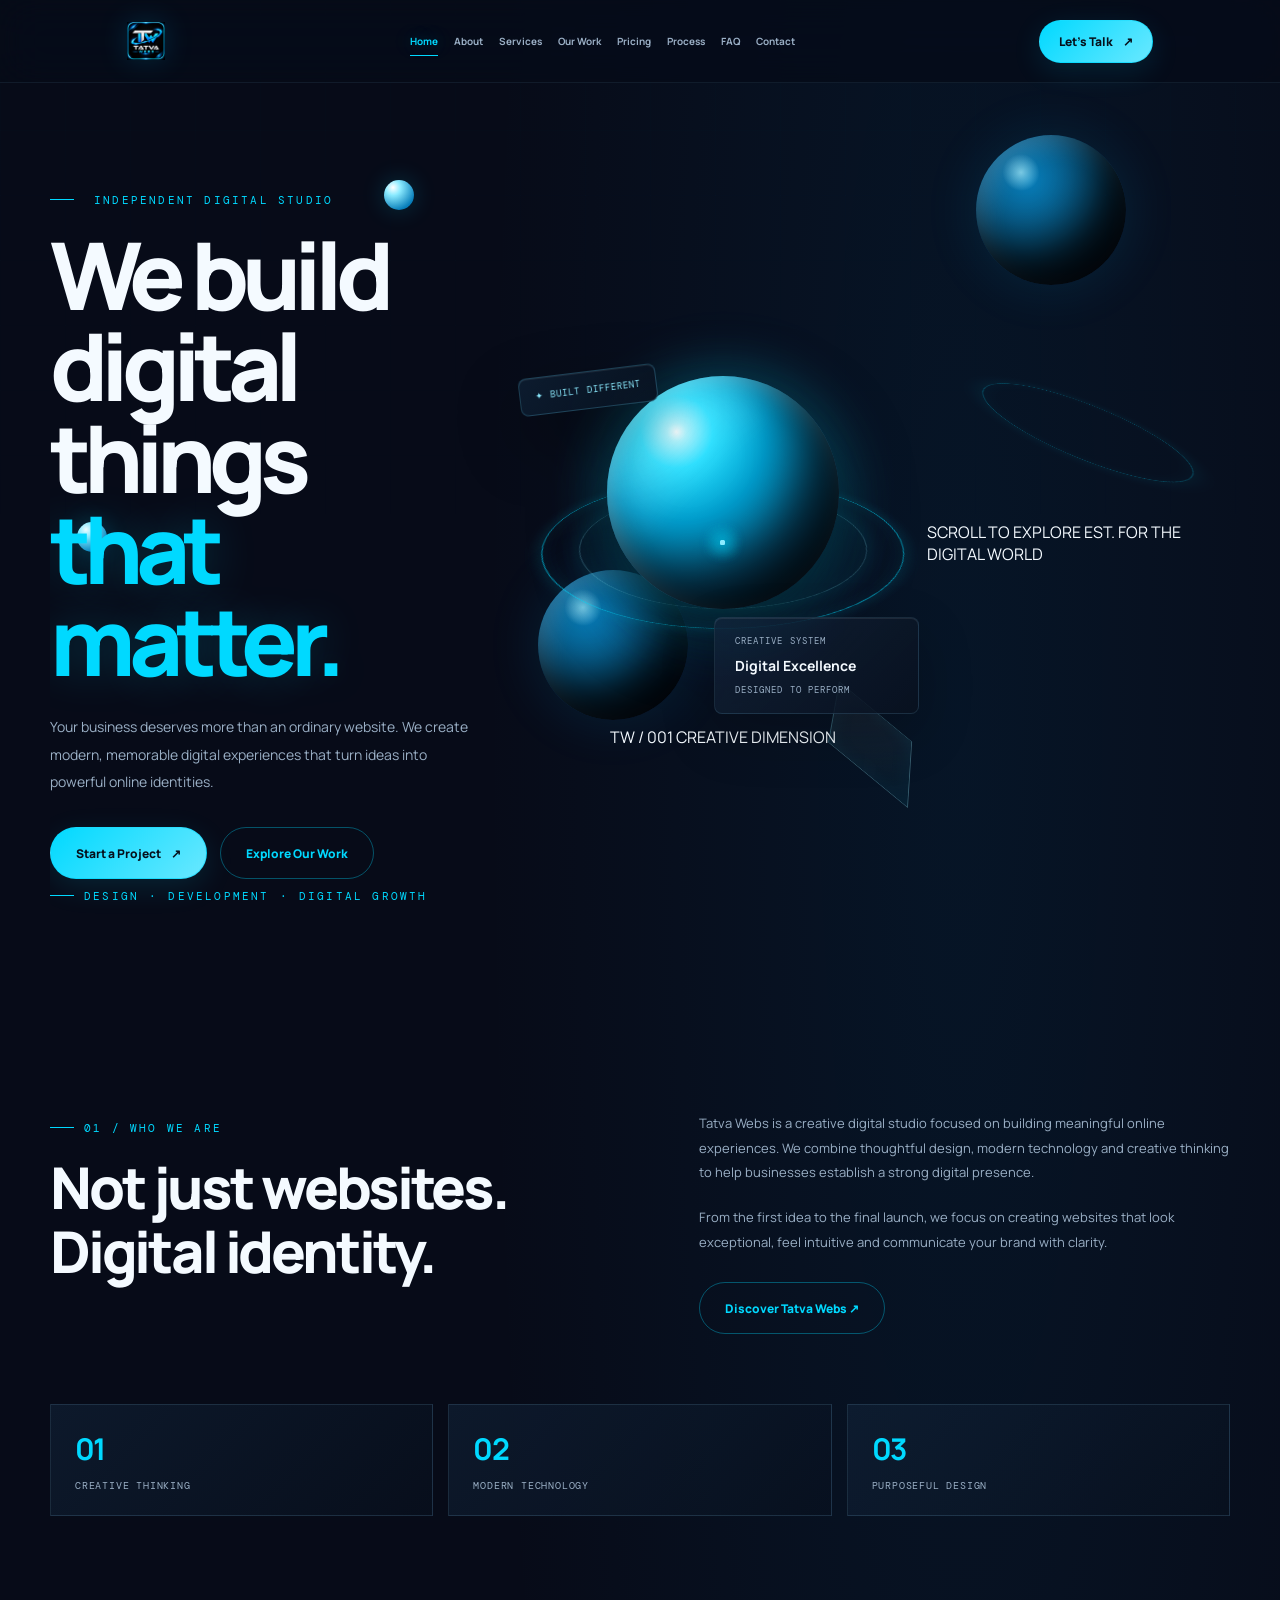
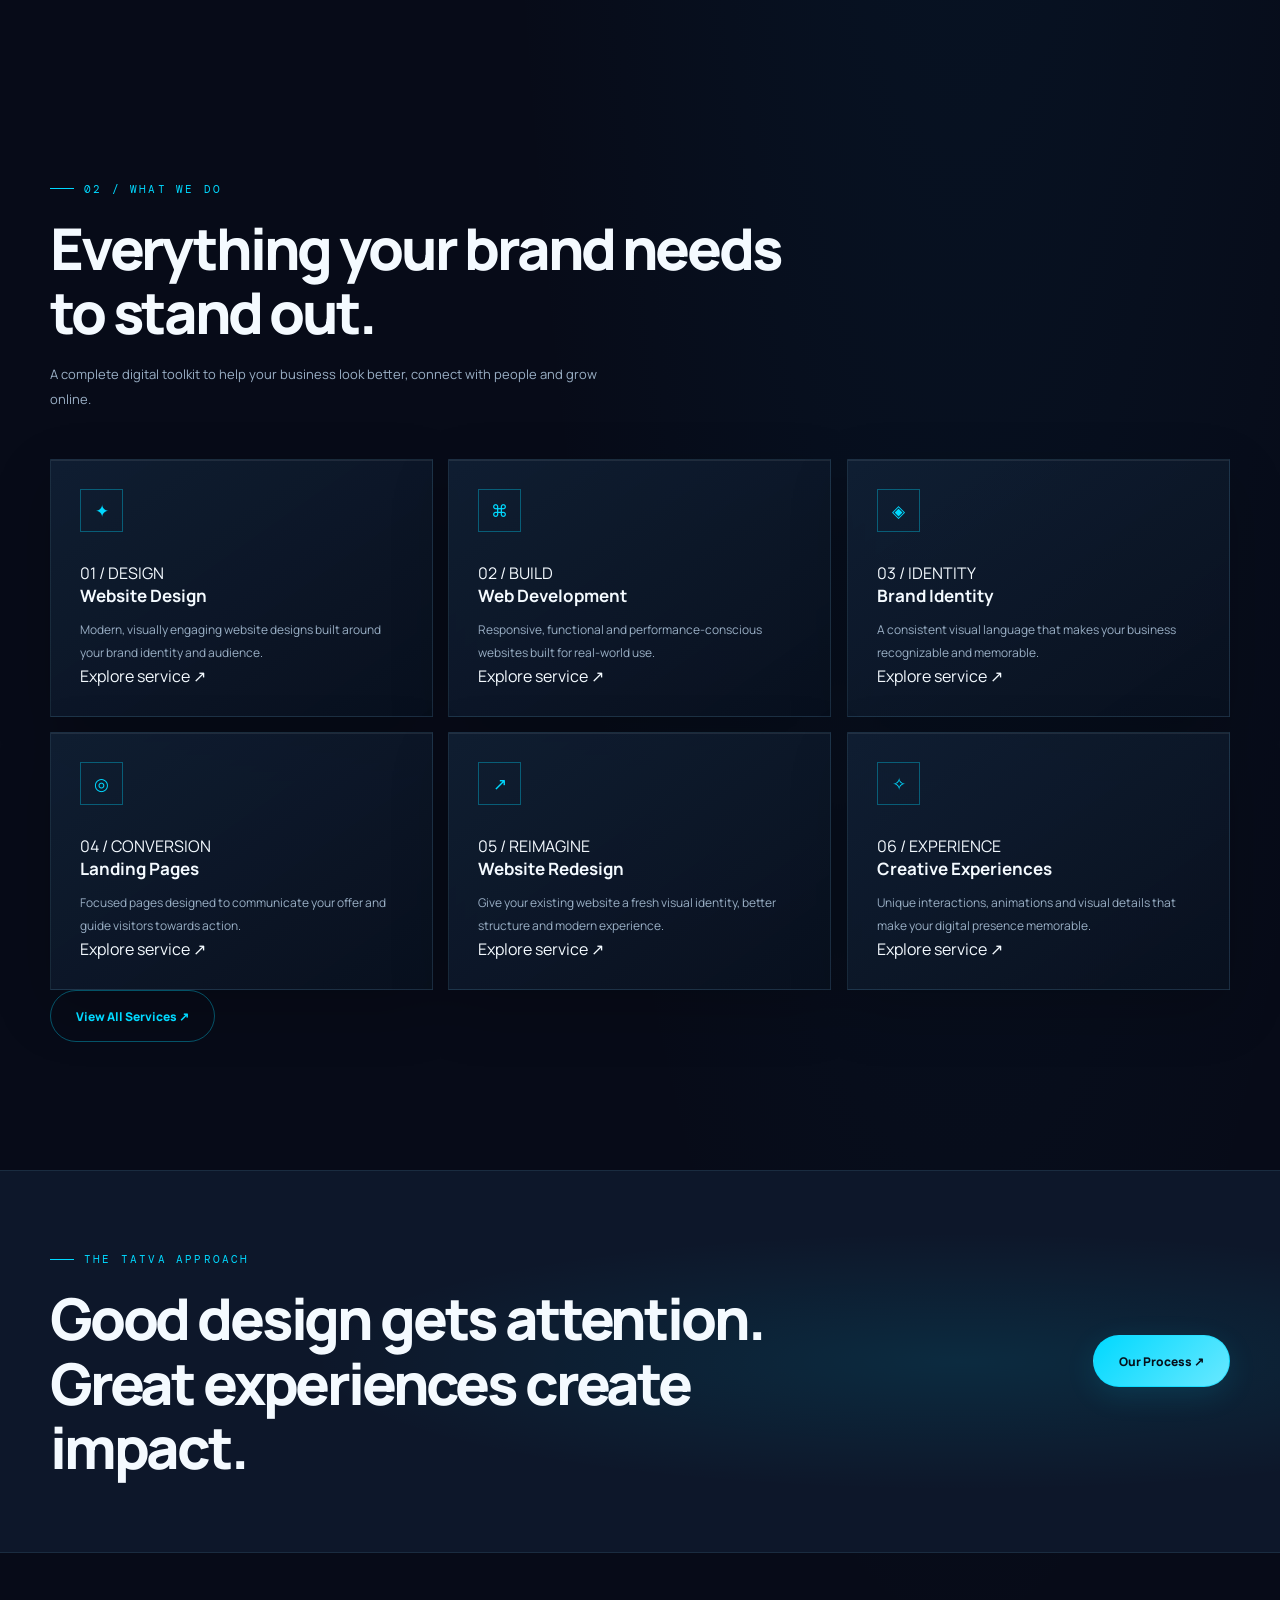
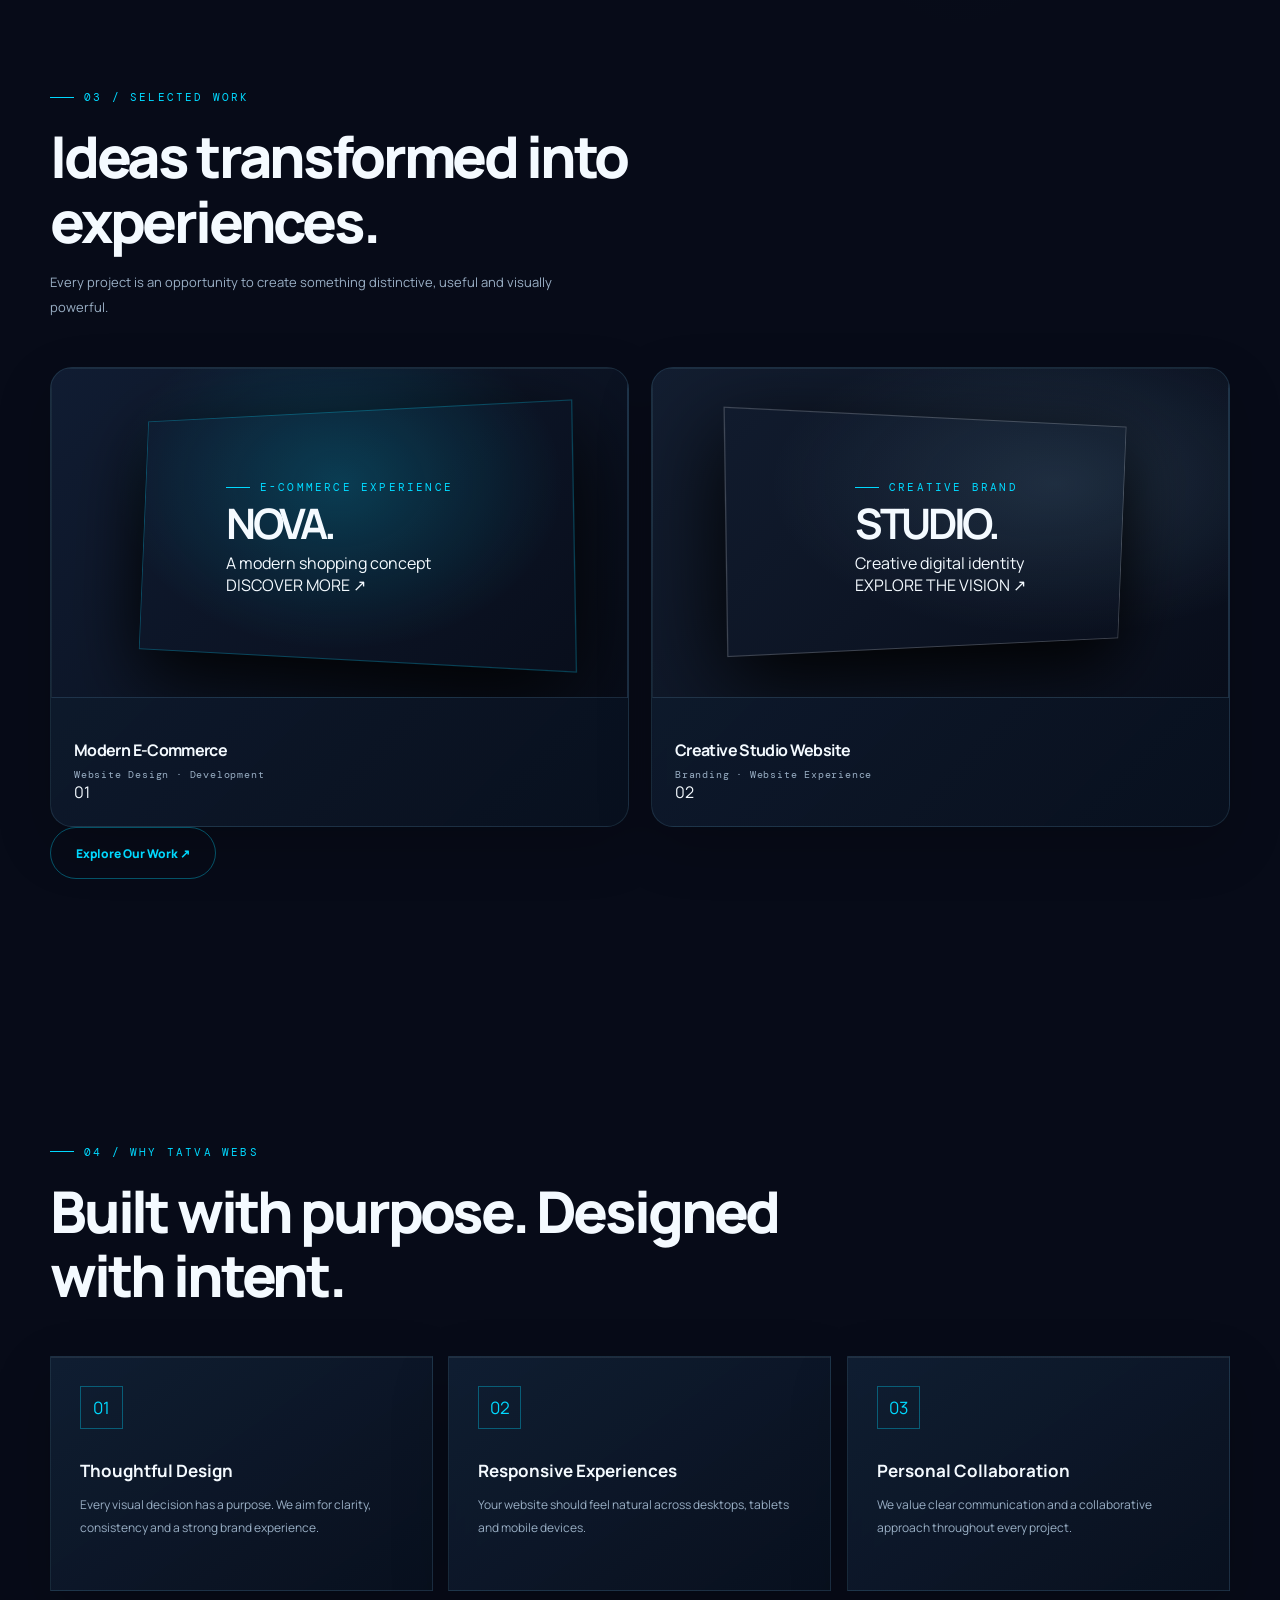
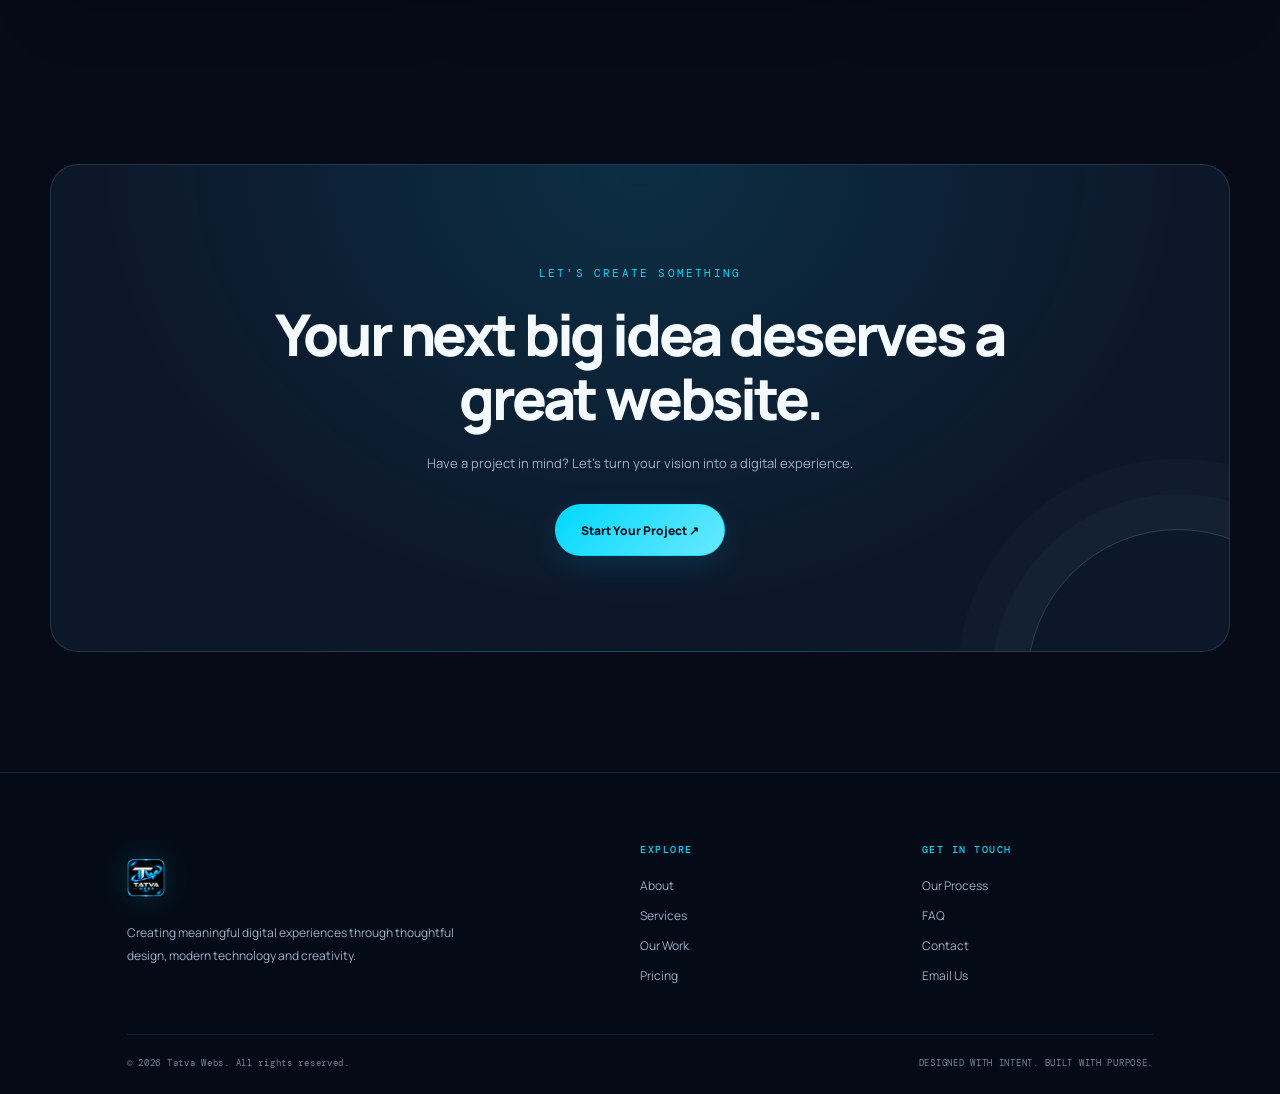
==== commit 25abe7ac: "Update index.html" ====
--- a/index.html
+++ b/index.html
@@ -126,10 +126,11 @@
 
 
         <!-- HERO 3D OBJECT -->
-        <div
-          class="hero-art"
-          aria-label="Abstract three-dimensional cyan digital sphere"
-        >
+     <div
+  class="hero-art"
+  role="img"
+  aria-label="Abstract three-dimensional cyan digital sphere"
+>
 
           <div class="hero-scene-glow"></div>
 
--- a/styles.css
+++ b/styles.css
@@ -2294,4 +2294,477 @@
   }
 }
 
-
+/* =====================================================
+   TATVA WEBS — LAYOUT + RESPONSIVE + CURSOR FIX PACK
+   Append this at the VERY BOTTOM of style.css
+===================================================== */
+
+/* GLOBAL OVERFLOW + SIZING */
+html {
+  width: 100%;
+  overflow-x: clip;
+}
+
+body {
+  width: 100%;
+  max-width: 100%;
+  overflow-x: clip;
+}
+
+main,
+section,
+header,
+footer,
+.section-shell,
+.header-inner {
+  min-width: 0;
+}
+
+img,
+video,
+iframe {
+  max-width: 100%;
+}
+
+.info-grid > *,
+.project-grid > *,
+.portfolio-grid > *,
+.pricing-grid > *,
+.service-grid > *,
+.feature-grid > * {
+  min-width: 0;
+}
+
+/* HEADER FIX */
+.site-header {
+  width: 100%;
+  left: 0;
+  right: 0;
+}
+
+.header-inner {
+  min-height: inherit;
+}
+
+.brand {
+  min-width: 0;
+}
+
+.main-nav {
+  min-width: 0;
+}
+
+.main-nav a {
+  flex-shrink: 0;
+}
+
+/* DESKTOP NAV SPACING */
+@media (min-width: 851px) {
+  .header-inner {
+    gap: 18px;
+  }
+
+  .main-nav {
+    flex: 1;
+    gap: clamp(10px, 1.25vw, 19px);
+  }
+
+  .main-nav a {
+    font-size: clamp(9px, .78vw, 11px);
+  }
+
+  .header-cta {
+    flex-shrink: 0;
+  }
+}
+
+/* HERO ALIGNMENT */
+.hero-grid {
+  width: var(--shell);
+  max-width: 1240px;
+  margin-inline: auto;
+}
+
+.hero-copy,
+.hero-content {
+  min-width: 0;
+}
+
+.hero-art {
+  min-width: 0;
+}
+
+.hero-title {
+  overflow-wrap: anywhere;
+}
+
+.hero-description {
+  max-width: 490px;
+}
+
+/* PREVENT 3D ART FROM CAUSING PAGE OVERFLOW */
+.hero,
+.hero-section {
+  overflow: clip;
+}
+
+.hero-art {
+  max-width: 100%;
+}
+
+.hero-panel {
+  max-width: min(220px, 48%);
+}
+
+.hero-interface {
+  right: 2%;
+}
+
+/* SECTION WIDTH FIX */
+.section-shell {
+  width: var(--shell);
+  max-width: 1240px;
+}
+
+.section-pad {
+  padding-inline: 0;
+}
+
+.content-split,
+.intro-grid,
+.contact-layout,
+.contact-bottom {
+  min-width: 0;
+}
+
+.content-split > *,
+.intro-grid > *,
+.contact-layout > *,
+.contact-bottom > * {
+  min-width: 0;
+}
+
+/* CARD GRID FIX */
+.info-grid,
+.project-grid,
+.portfolio-grid,
+.pricing-grid,
+.service-grid,
+.feature-grid {
+  width: 100%;
+  align-items: stretch;
+}
+
+.info-card,
+.project-card,
+.pricing-card,
+.service-card,
+.feature-card {
+  min-width: 0;
+  overflow-wrap: anywhere;
+}
+
+/* PROJECT MEDIA FIX */
+.project-visual {
+  width: 100%;
+  min-width: 0;
+}
+
+.project-visual img {
+  width: 100%;
+  height: 100%;
+  object-fit: cover;
+}
+
+/* CONTACT FORM FIX */
+.contact-layout {
+  grid-template-columns: minmax(0, .85fr) minmax(0, 1.15fr);
+}
+
+.contact-form-wrap {
+  min-width: 0;
+}
+
+#contact-form,
+.form-row,
+.form-field {
+  min-width: 0;
+}
+
+.form-field input,
+.form-field select,
+.form-field textarea {
+  max-width: 100%;
+}
+
+/* FOOTER FIX */
+.footer-top > * {
+  min-width: 0;
+}
+
+.footer-column a {
+  overflow-wrap: anywhere;
+}
+
+/* =====================================================
+   CUSTOM CURSOR — ALIGNMENT FIX
+===================================================== */
+
+/* Keep native cursor until custom cursor is visible */
+@media (pointer: fine) {
+  body.custom-cursor,
+  body.custom-cursor a,
+  body.custom-cursor button,
+  body.custom-cursor input,
+  body.custom-cursor textarea,
+  body.custom-cursor select,
+  body.custom-cursor summary {
+    cursor: auto !important;
+  }
+
+  body.custom-cursor.cursor-ready,
+  body.custom-cursor.cursor-ready a,
+  body.custom-cursor.cursor-ready button,
+  body.custom-cursor.cursor-ready input,
+  body.custom-cursor.cursor-ready textarea,
+  body.custom-cursor.cursor-ready select,
+  body.custom-cursor.cursor-ready summary {
+    cursor: none !important;
+  }
+
+  .cursor-dot,
+  .cursor-ring {
+    position: fixed;
+    top: 0;
+    left: 0;
+    z-index: 100000;
+    display: block;
+    pointer-events: none;
+    border-radius: 50%;
+    opacity: 0;
+    visibility: hidden;
+    will-change: transform;
+  }
+
+  .cursor-dot {
+    width: 6px;
+    height: 6px;
+    background: #8CEBFF;
+    box-shadow: 0 0 12px rgba(0,217,255,.95);
+  }
+
+  .cursor-ring {
+    width: 36px;
+    height: 36px;
+    border: 1px solid rgba(0,217,255,.8);
+    background: rgba(0,217,255,.035);
+    box-shadow: 0 0 18px rgba(0,217,255,.12);
+    transition:
+      width .22s ease,
+      height .22s ease,
+      border-color .22s ease,
+      background .22s ease,
+      opacity .15s ease,
+      visibility .15s ease;
+  }
+
+  body.cursor-ready .cursor-dot,
+  body.cursor-ready .cursor-ring {
+    opacity: 1;
+    visibility: visible;
+  }
+
+  .cursor-ring.cursor-hover {
+    width: 54px;
+    height: 54px;
+    border-color: #00D9FF;
+    background: rgba(0,217,255,.10);
+    box-shadow: 0 0 25px rgba(0,217,255,.2);
+  }
+
+  .cursor-ring.cursor-click {
+    width: 25px;
+    height: 25px;
+    background: rgba(0,217,255,.2);
+  }
+}
+
+@media (pointer: coarse), (prefers-reduced-motion: reduce) {
+  .cursor-dot,
+  .cursor-ring {
+    display: none !important;
+  }
+
+  body.custom-cursor,
+  body.custom-cursor * {
+    cursor: auto !important;
+  }
+}
+
+/* =====================================================
+   TABLET FIX
+===================================================== */
+
+@media (max-width: 1050px) {
+  :root {
+    --shell: calc(100% - 64px);
+  }
+
+  .hero-grid {
+    gap: 20px;
+  }
+
+  .hero-title {
+    font-size: clamp(46px, 6.5vw, 72px);
+  }
+
+  .hero-art {
+    min-height: 390px;
+  }
+}
+
+@media (max-width: 850px) {
+  .header-inner {
+    gap: 15px;
+  }
+
+  .hero-grid {
+    grid-template-columns: 1fr 1fr;
+  }
+
+  .hero-art {
+    min-height: 340px;
+  }
+
+  .contact-layout {
+    grid-template-columns: 1fr;
+  }
+
+  .contact-bottom {
+    grid-template-columns: 1fr;
+  }
+}
+
+/* =====================================================
+   MOBILE FIX
+===================================================== */
+
+@media (max-width: 650px) {
+  :root {
+    --shell: calc(100% - 36px);
+  }
+
+  .site-header {
+    padding-inline: 18px;
+  }
+
+  .header-inner {
+    width: 100%;
+  }
+
+  .main-nav {
+    position: absolute;
+    top: calc(100% + 8px);
+    left: 12px;
+    right: 12px;
+    width: auto;
+    max-height: calc(100svh - 100px);
+    overflow-y: auto;
+    overscroll-behavior: contain;
+    z-index: 2000;
+  }
+
+  .hero {
+    padding-top: 80px;
+  }
+
+  .hero-grid {
+    width: var(--shell);
+    grid-template-columns: minmax(0, 1fr);
+    gap: 10px;
+  }
+
+  .hero-copy {
+    width: 100%;
+  }
+
+  .hero-title {
+    font-size: clamp(43px, 12vw, 68px);
+    line-height: 1.02;
+    overflow-wrap: normal;
+  }
+
+  .hero-art {
+    width: 100%;
+    min-height: 310px;
+    margin-top: 10px;
+  }
+
+  .hero-core {
+    width: min(210px, 65vw);
+  }
+
+  .hero-interface {
+    right: 0;
+    bottom: 3%;
+    min-width: 145px;
+  }
+
+  .hero-chip {
+    left: 0;
+  }
+
+  .project-visual {
+    min-height: 250px;
+  }
+
+  .footer-top {
+    grid-template-columns: repeat(2, minmax(0, 1fr));
+  }
+
+  .contact-form-wrap {
+    width: 100%;
+  }
+
+  .form-row {
+    grid-template-columns: minmax(0, 1fr);
+  }
+}
+
+/* SMALL PHONE FIX */
+@media (max-width: 390px) {
+  :root {
+    --shell: calc(100% - 28px);
+  }
+
+  .hero-title {
+    font-size: 44px;
+  }
+
+  .hero-art {
+    min-height: 275px;
+  }
+
+  .hero-interface {
+    min-width: 125px;
+    padding: 10px;
+  }
+
+  .footer-top {
+    grid-template-columns: 1fr;
+  }
+
+  .footer-brand {
+    grid-column: auto;
+  }
+}
+
+/* REDUCED MOTION */
+@media (prefers-reduced-motion: reduce) {
+  .cursor-dot,
+  .cursor-ring {
+    display: none !important;
+  }
+}
+
+
